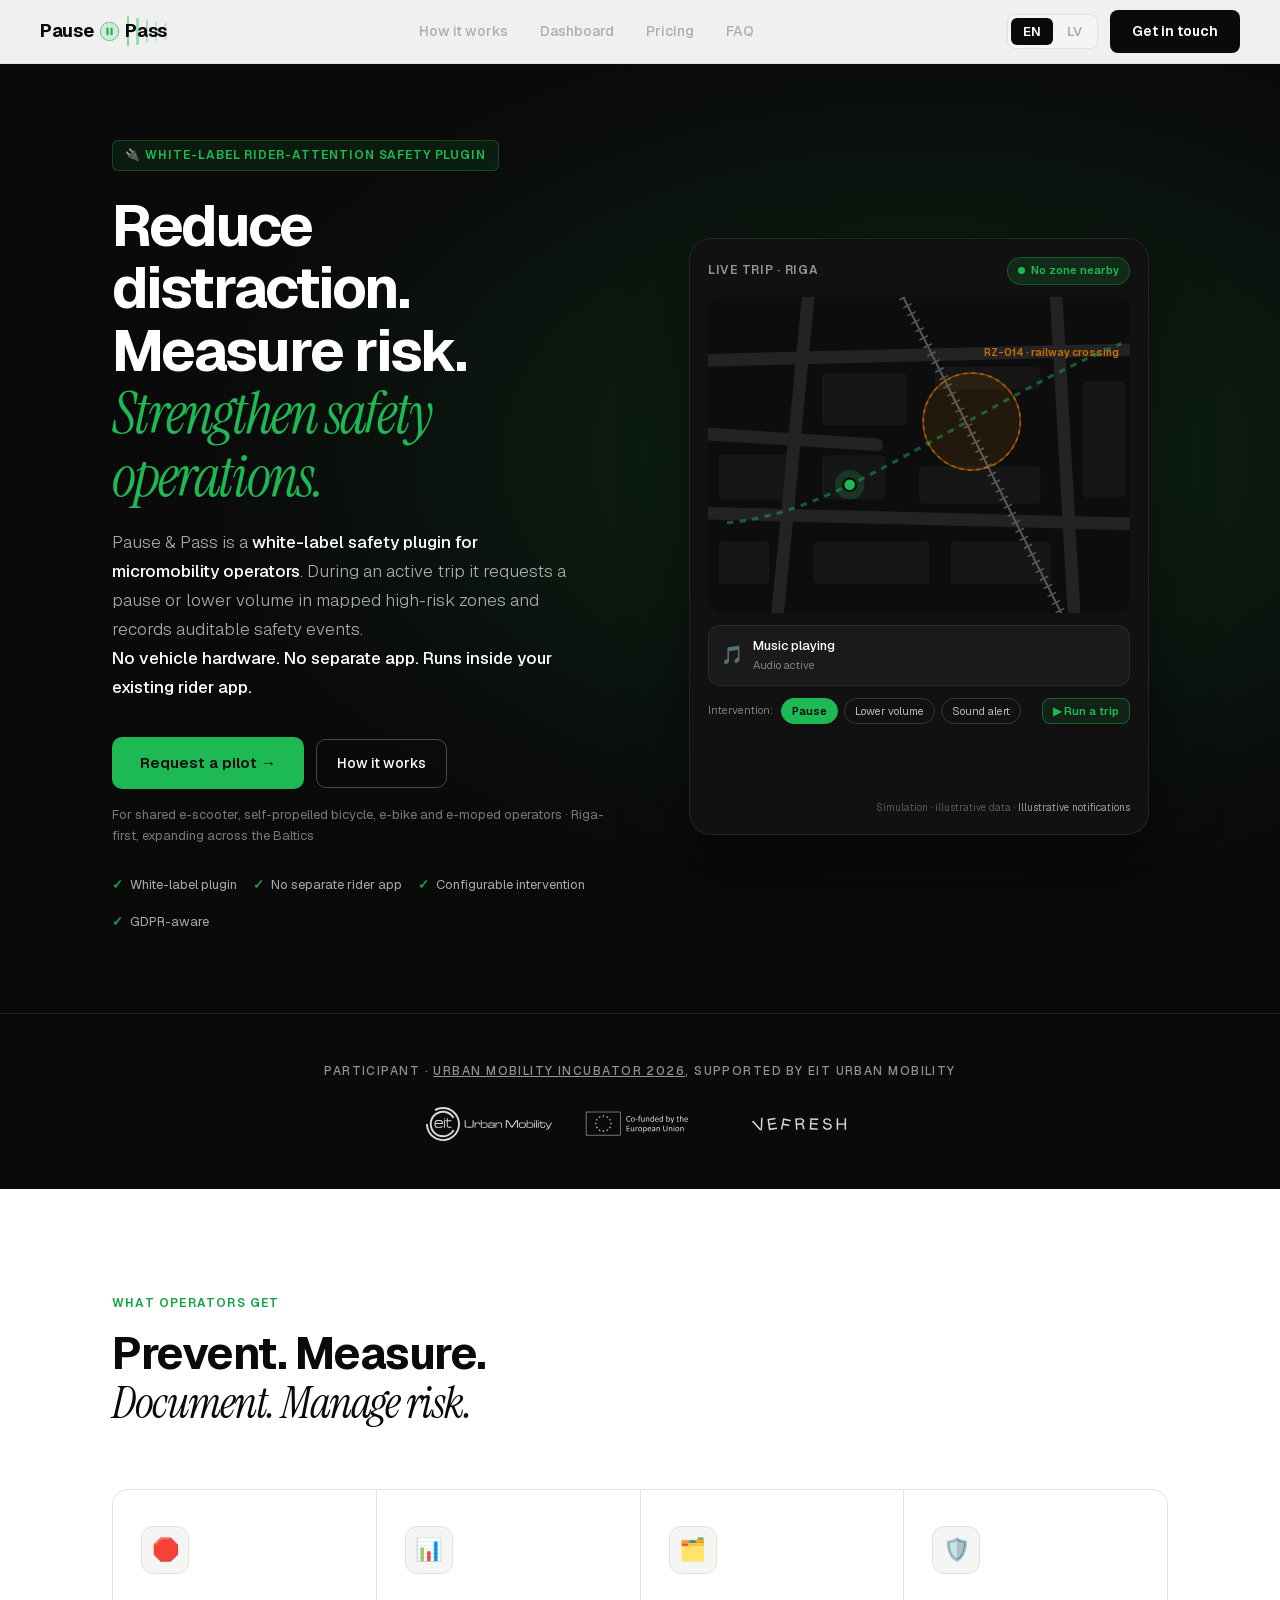
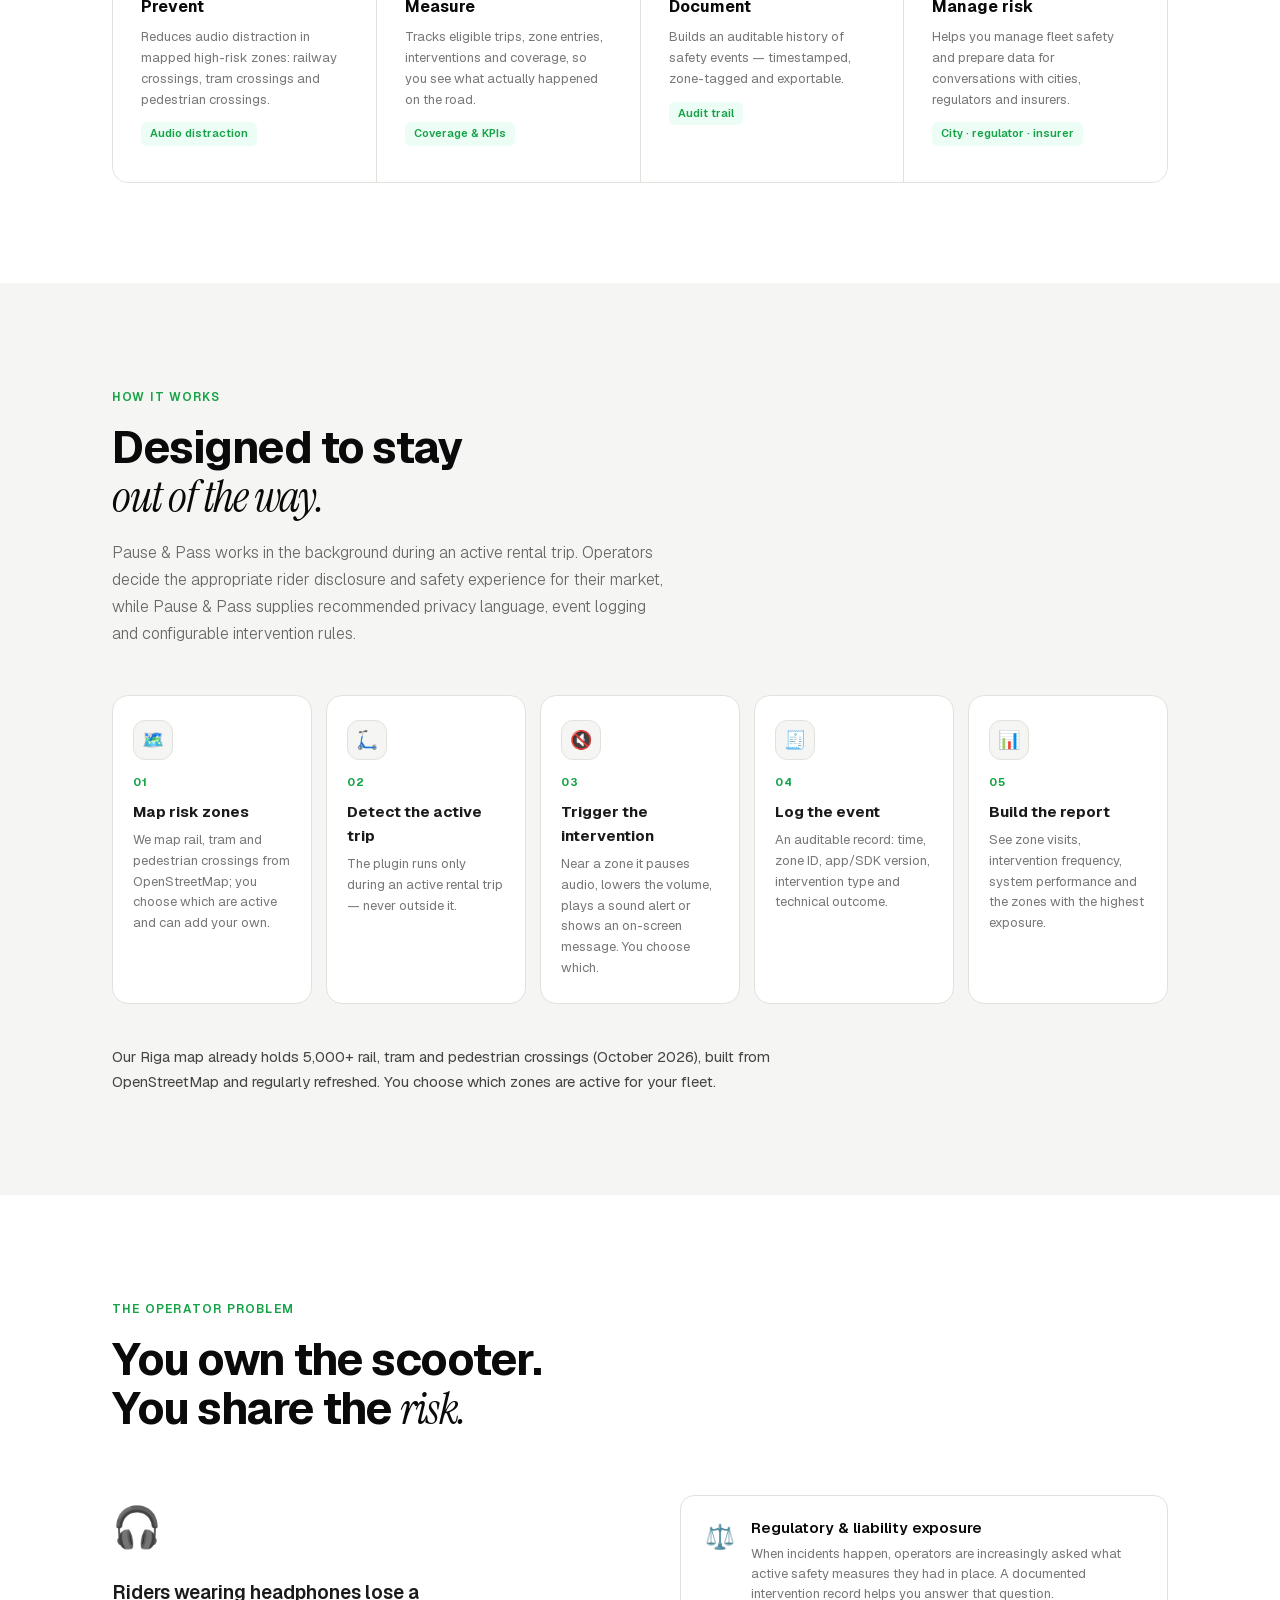
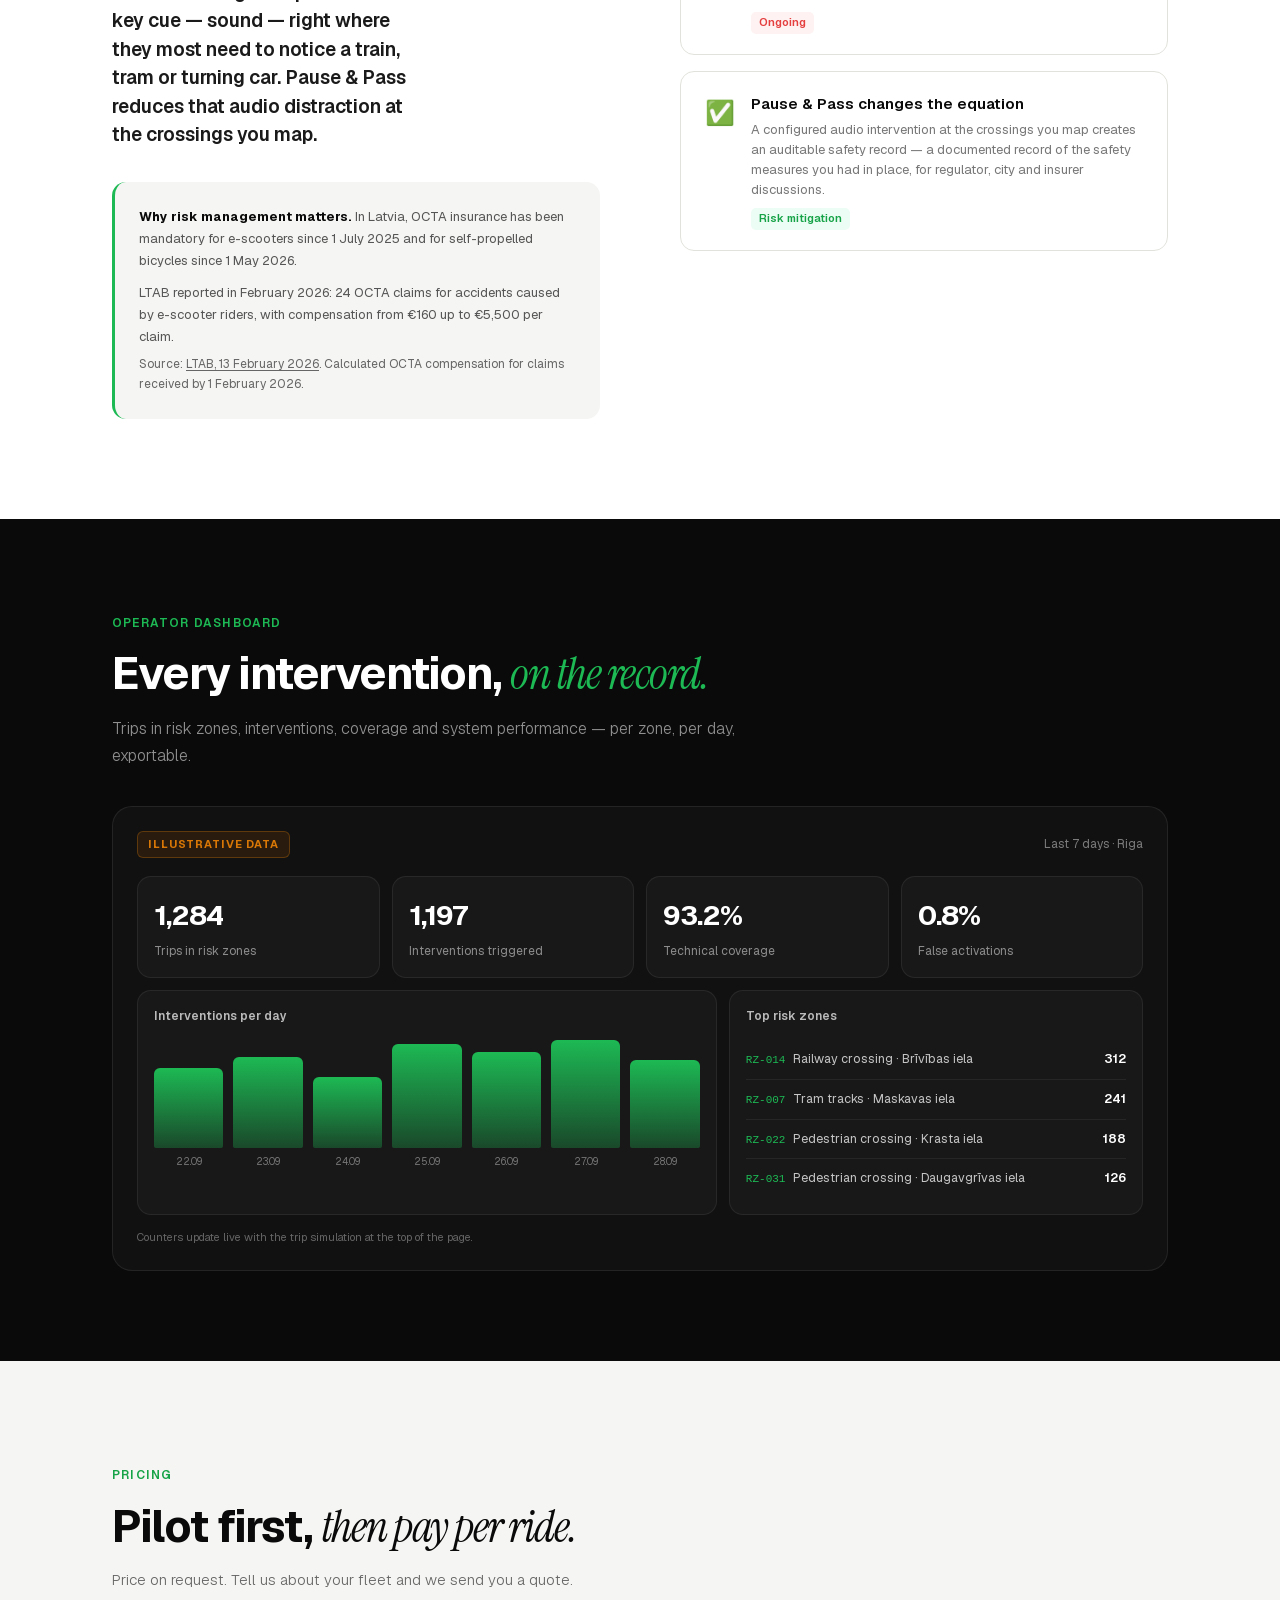
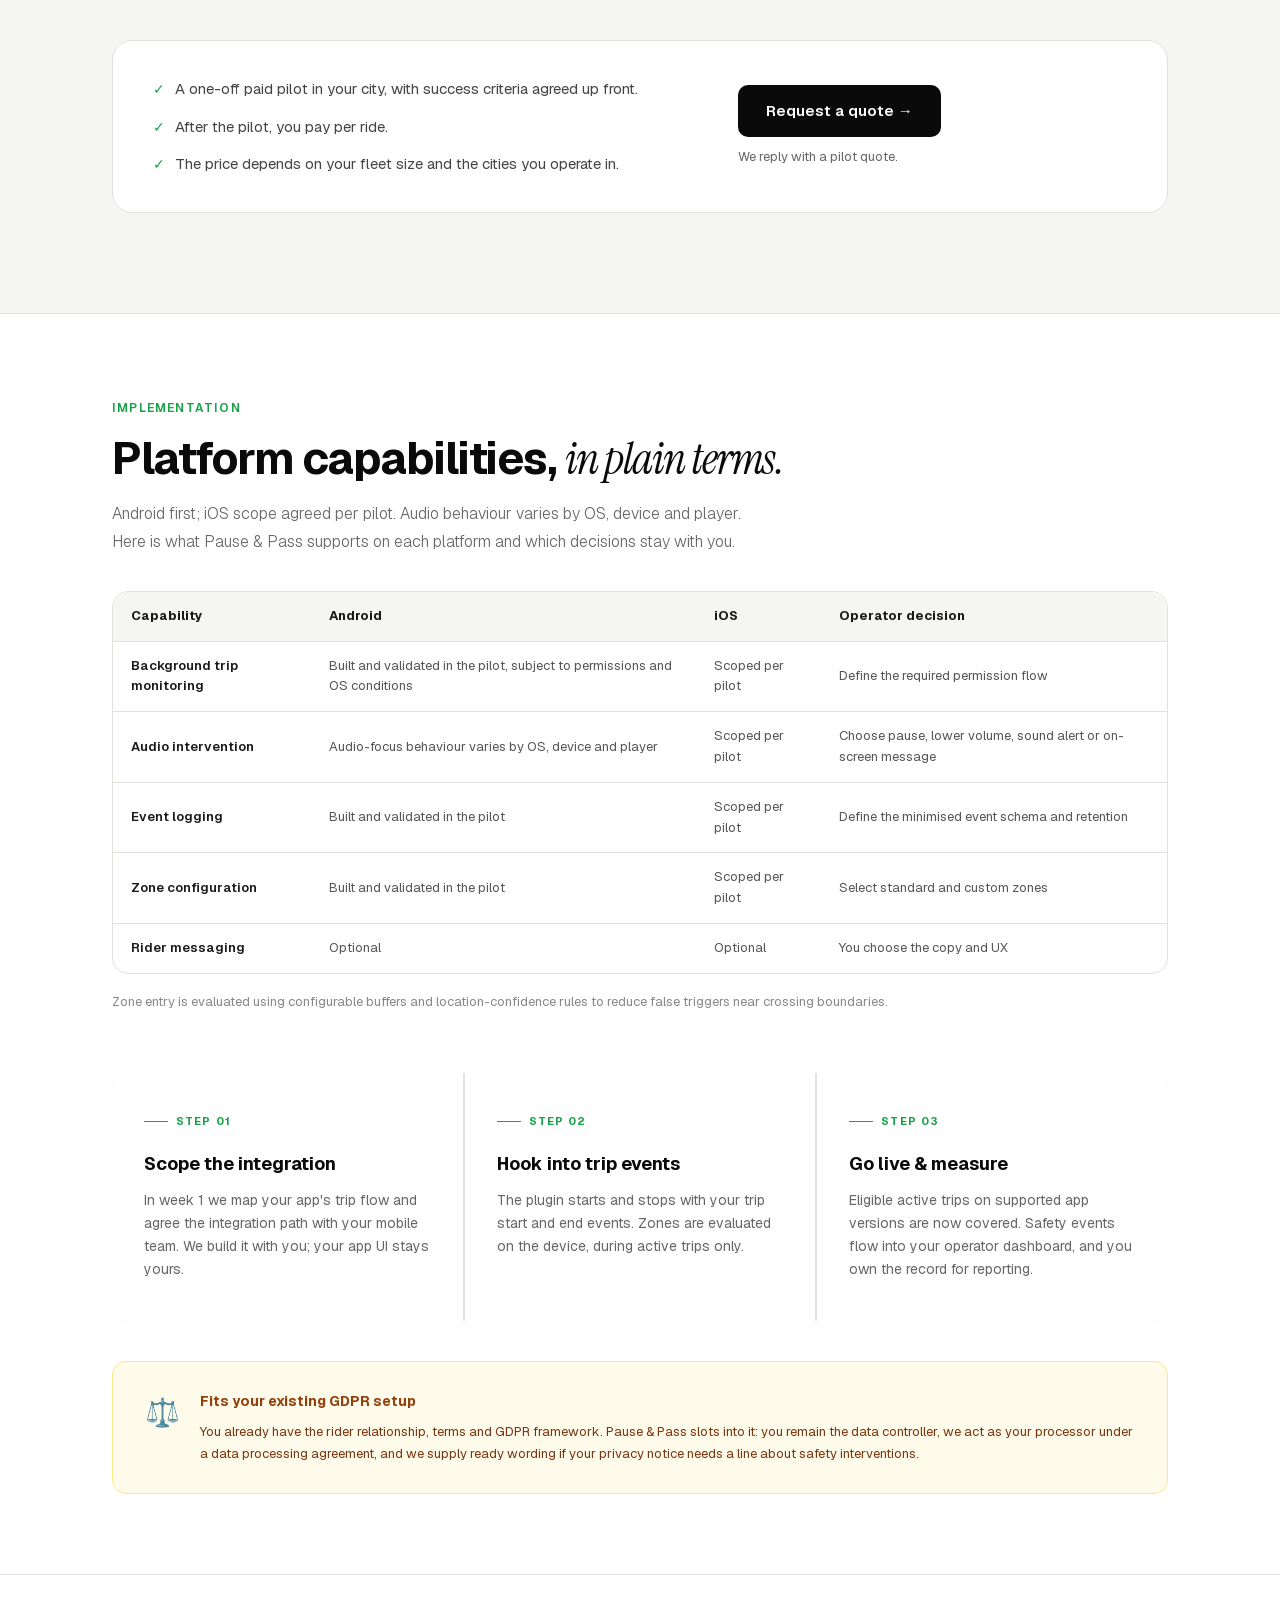
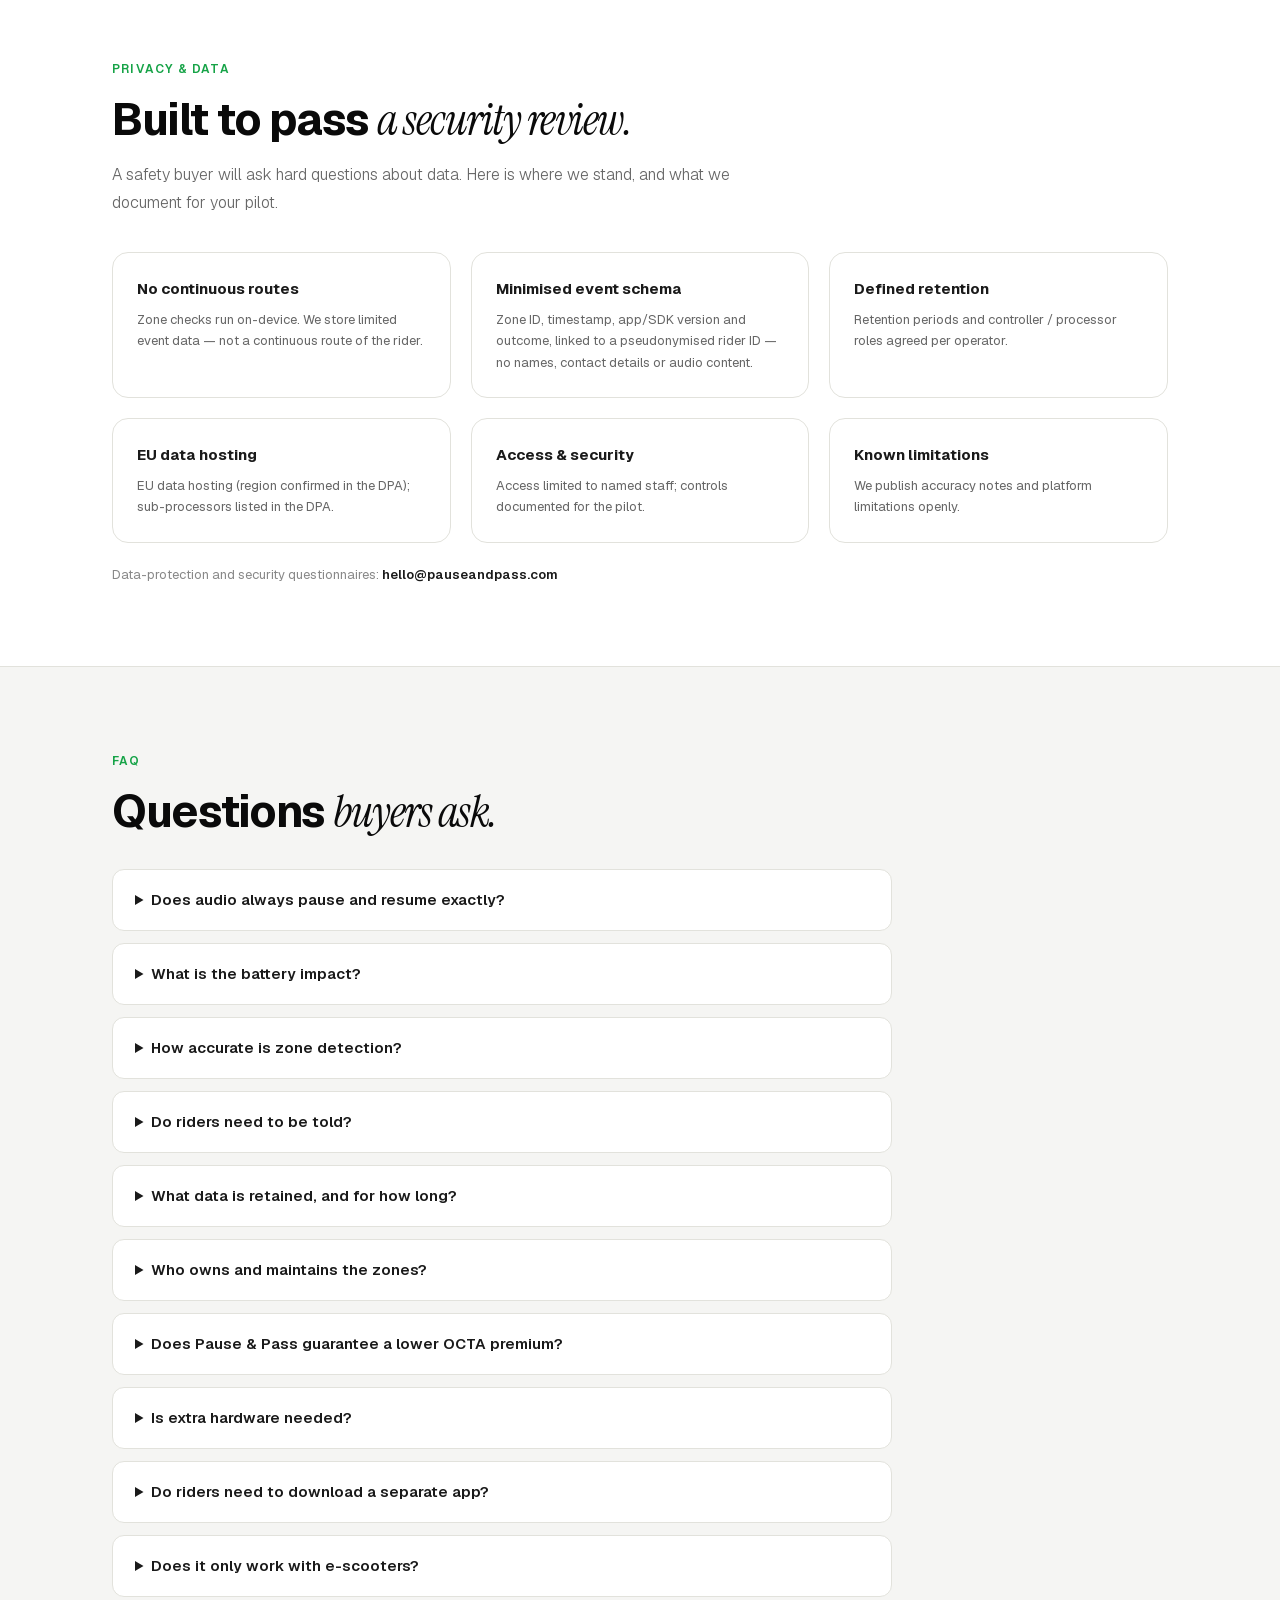
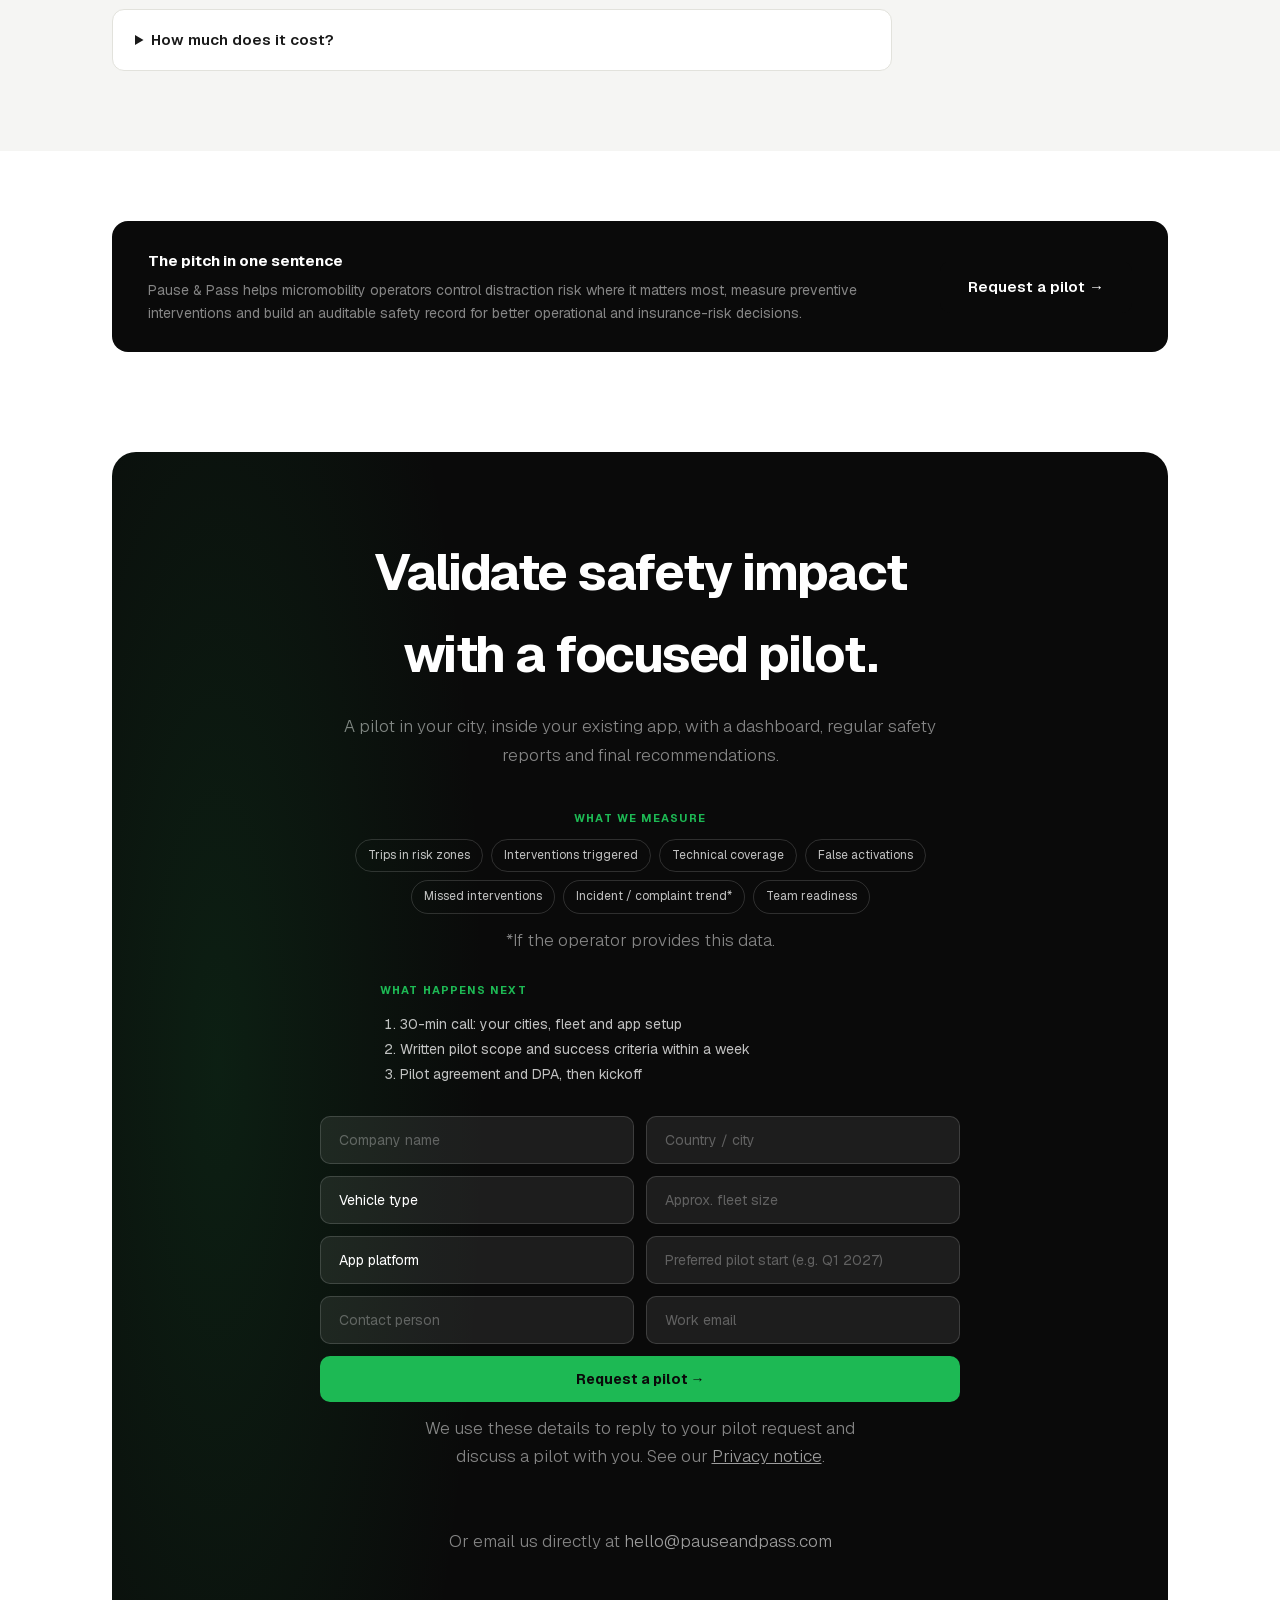
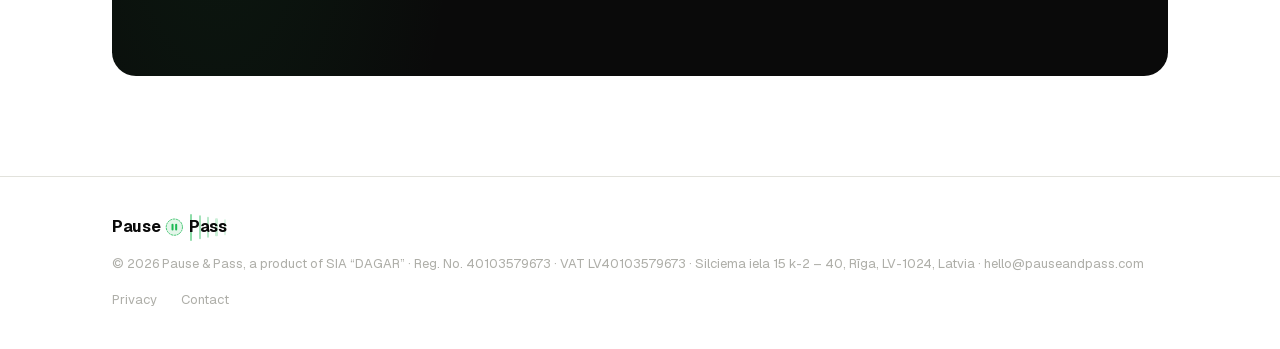
==== index.html @ b9676aad "Remove dead phone-demo JS (scStates/animateScooter) and its setLang strings The sc* elements no long" ====
<!DOCTYPE html>
<html lang="en">
<head>
<meta charset="UTF-8"/>
<meta name="google-site-verification" content="WLEnS-7ZGMpW6HEMrTQLWa8szpQjx431ahGKPy1UBiI"/>
<meta name="cf-2fa-verify" content="disable"/>
<!-- Cloudflare email obfuscation disabled -->
<meta http-equiv="Content-Security-Policy" content="script-src 'self' 'unsafe-inline'"/>
<meta name="viewport" content="width=device-width, initial-scale=1.0"/>
<title>Pause & Pass — Safety Plugin for Mobility Operators</title>
<meta name="description" content="Plugin for micromobility operators: reduce rider audio distraction in mapped risk zones and keep an auditable safety record. Paid pilot, one city."/>
<meta name="robots" content="index, follow"/>
<meta name="author" content="Pause &amp; Pass (SIA DAGAR)"/>
<link rel="canonical" href="https://pauseandpass.com/"/>
<link rel="icon" href="/favicon.ico" sizes="any"/>
<link rel="icon" href="/favicon-32.png" sizes="32x32" type="image/png"/>
<link rel="icon" href="/favicon.svg" type="image/svg+xml"/>
<link rel="apple-touch-icon" href="/apple-touch-icon.png"/>
<!-- Open Graph / social sharing -->
<meta property="og:type" content="website"/>
<meta property="og:site_name" content="Pause &amp; Pass"/>
<meta property="og:title" content="Pause &amp; Pass — Safety plugin for mobility operators"/>
<meta property="og:description" content="Plugin for micromobility operators: reduce rider audio distraction in mapped risk zones and keep an auditable safety record. Paid pilot, one city."/>
<meta property="og:url" content="https://pauseandpass.com/"/>
<meta property="og:locale" content="en_US"/>
<meta property="og:locale:alternate" content="lv_LV"/>
<meta property="og:image" content="https://pauseandpass.com/assets/og/pauseandpass-og.png"/>
<meta property="og:image:width" content="1200"/>
<meta property="og:image:height" content="630"/>
<meta property="og:image:alt" content="Pause &amp; Pass: the audio-safety plug-in for micromobility fleets"/>
<meta name="twitter:card" content="summary_large_image"/>
<meta name="twitter:title" content="Pause &amp; Pass — Safety plugin for mobility operators"/>
<meta name="twitter:description" content="Plugin for micromobility operators: reduce rider audio distraction in mapped risk zones and keep an auditable safety record. Paid pilot, one city."/>
<meta name="twitter:image" content="https://pauseandpass.com/assets/og/pauseandpass-og.png"/>
<meta name="twitter:image:alt" content="Pause &amp; Pass: the audio-safety plug-in for micromobility fleets"/>
<!-- Structured data for search engines and AI answer engines (SEO / GEO) -->
<script type="application/ld+json">
{
  "@context": "https://schema.org",
  "@graph": [
    {
      "@type": "Organization",
      "@id": "https://pauseandpass.com/#organization",
      "name": "Pause & Pass",
      "url": "https://pauseandpass.com/",
      "email": "hello@pauseandpass.com",
      "logo": "https://pauseandpass.com/assets/logo/pauseandpass-logo.png",
      "description": "White-label rider-attention safety plugin for shared micromobility operators (e-scooters, e-bikes, e-mopeds).",
      "areaServed": [
        "Latvia",
        "Estonia",
        "Lithuania"
      ],
      "parentOrganization": {
        "@type": "Organization",
        "name": "SIA DAGAR",
        "legalName": "Sabiedrība ar ierobežotu atbildību \"DAGAR\"",
        "vatID": "LV40103579673",
        "address": {
          "@type": "PostalAddress",
          "streetAddress": "Silciema iela 15 k-2 – 40",
          "addressLocality": "Rīga",
          "postalCode": "LV-1024",
          "addressCountry": "LV"
        }
      }
    },
    {
      "@type": "WebSite",
      "@id": "https://pauseandpass.com/#website",
      "url": "https://pauseandpass.com/",
      "name": "Pause & Pass",
      "inLanguage": [
        "en",
        "lv"
      ],
      "publisher": {
        "@id": "https://pauseandpass.com/#organization"
      }
    },
    {
      "@type": "SoftwareApplication",
      "@id": "https://pauseandpass.com/#product",
      "name": "Pause & Pass",
      "applicationCategory": "BusinessApplication",
      "operatingSystem": "Android",
      "description": "A white-label safety plugin for micromobility apps (e-scooters, self-propelled bicycles, e-mopeds). It reduces audio distraction in mapped high-risk zones, measures safety interventions and creates an auditable risk-management record. Not an insurance product.",
      "publisher": {
        "@id": "https://pauseandpass.com/#organization"
      }
    },
    {
      "@type": "FAQPage",
      "@id": "https://pauseandpass.com/#faq",
      "mainEntity": [
        {
          "@type": "Question",
          "name": "Does audio always pause and resume exactly?",
          "acceptedAnswer": {
            "@type": "Answer",
            "text": "No. Audio behaviour depends on the OS, device and player. We request a configured intervention (pause, lower volume, sound alert or on-screen message) within platform capabilities and validate behaviour across your supported matrix."
          }
        },
        {
          "@type": "Question",
          "name": "What is the battery impact?",
          "acceptedAnswer": {
            "@type": "Answer",
            "text": "The plugin runs during active trips using on-device zone logic and standard location APIs, tuned to minimise battery use. We share measurements during the pilot."
          }
        },
        {
          "@type": "Question",
          "name": "How accurate is zone detection?",
          "acceptedAnswer": {
            "@type": "Answer",
            "text": "Zone entry uses configurable buffers and location-confidence rules to reduce false triggers. Limits apply: GPS accuracy, device settings, battery management and the quality of the zone database can all affect how an intervention works."
          }
        },
        {
          "@type": "Question",
          "name": "Do riders need to be told?",
          "acceptedAnswer": {
            "@type": "Answer",
            "text": "You control disclosure. Location processing and automated interventions should be described in your privacy notice and rider terms; we supply recommended language."
          }
        },
        {
          "@type": "Question",
          "name": "What data is retained, and for how long?",
          "acceptedAnswer": {
            "@type": "Answer",
            "text": "Only minimised events: zone ID, timestamp, app/SDK version and outcome. Retention and controller/processor roles are agreed per operator."
          }
        },
        {
          "@type": "Question",
          "name": "Who owns and maintains the zones?",
          "acceptedAnswer": {
            "@type": "Answer",
            "text": "We maintain a mapped zone database for your markets and support custom zones; you decide which zones are active."
          }
        },
        {
          "@type": "Question",
          "name": "Does Pause & Pass guarantee a lower OCTA premium?",
          "acceptedAnswer": {
            "@type": "Answer",
            "text": "No. Pause & Pass is not an insurance product and does not guarantee lower premiums. It creates preventive controls and measurable safety evidence that may support future claims and insurance-risk discussions."
          }
        },
        {
          "@type": "Question",
          "name": "Is extra hardware needed?",
          "acceptedAnswer": {
            "@type": "Answer",
            "text": "No. Pause & Pass is software that integrates into your existing operator app."
          }
        },
        {
          "@type": "Question",
          "name": "Do riders need to download a separate app?",
          "acceptedAnswer": {
            "@type": "Answer",
            "text": "No. It runs inside your existing operator app."
          }
        },
        {
          "@type": "Question",
          "name": "Does it only work with e-scooters?",
          "acceptedAnswer": {
            "@type": "Answer",
            "text": "No. It is built for connected micromobility platforms, including e-scooters, self-propelled bicycles, e-bikes and e-mopeds."
          }
        },
        {
          "@type": "Question",
          "name": "How much does it cost?",
          "acceptedAnswer": {
            "@type": "Answer",
            "text": "Price on request. You start with a one-off paid pilot, and after the pilot you pay per ride. The price depends on your fleet size and the cities you operate in. Send a request and we reply with a pilot quote."
          }
        }
      ]
    }
  ]
}
</script>
<link rel="preload" href="fonts/geist-normal-latin.woff2" as="font" type="font/woff2" crossorigin/>
<link href="fonts/fonts.css" rel="stylesheet"/>
<style>
*, *::before, *::after { box-sizing: border-box; margin: 0; padding: 0; }
html { scroll-behavior: smooth; }

:root {
  --black:  #0A0A0A;
  --ink:    #1A1A1A;
  --grey1:  #F5F5F3;
  --grey2:  #E8E8E4;
  --grey3:  #AEAEA8;
  --green:  #1DB954;
  --green2: #16A347;
  --red:    #E53E3E;
  --amber:  #D97706;
  --white:  #FFFFFF;
  --border: #E2E2DC;
}

body {
  font-family: 'Geist', sans-serif;
  background: var(--white);
  color: var(--ink);
  line-height: 1.6;
  overflow-x: hidden;
}

/* ── Utility ── */
.serif { font-family: 'Instrument Serif', serif; }
.container { max-width: 1120px; margin: 0 auto; padding: 0 32px; }

/* ── Nav ── */
nav {
  position: fixed; top: 0; left: 0; right: 0; z-index: 100;
  background: rgba(255,255,255,0.94);
  backdrop-filter: blur(16px);
  border-bottom: 1px solid var(--border);
  padding: 0 40px;
  height: 64px;
  display: flex; align-items: center; justify-content: space-between;
}

.nav-logo {
  display: flex; align-items: center; gap: 10px;
  font-weight: 700; font-size: 18px; letter-spacing: -0.3px;
  color: var(--black);
  text-decoration: none;
}

/* Logo C1: Pause (mark) Pass + fading sound wave behind "Pass"; scales with font-size (em). Min 16px. */
.nav-logo { gap: 0.3em; letter-spacing: -0.018em; line-height: 1; }
.brand-mark { display: block; height: 1.27em; width: 1.168em; flex-shrink: 0; }
.brand-pass { position: relative; display: inline-block; }
.brand-word { position: relative; z-index: 1; }
.brand-waves { position: absolute; inset: 0; pointer-events: none; }
.brand-waves i { position: absolute; top: 50%; width: 0.136em; border-radius: 0.068em; background: var(--green); transform: translateY(-50%); }
.brand-waves i:nth-child(1) { left: 0.091em; height: 1.636em; opacity: 0.50; }
.brand-waves i:nth-child(2) { left: 0.614em; height: 1.455em; opacity: 0.40; }
.brand-waves i:nth-child(3) { left: 1.136em; height: 1.273em; opacity: 0.31; }
.brand-waves i:nth-child(4) { left: 1.659em; height: 1.091em; opacity: 0.23; }
.brand-waves i:nth-child(5) { left: 2.182em; height: 0.955em; opacity: 0.16; }

.nav-links { display: flex; gap: 32px; }
.nav-links a {
  font-size: 14px; color: var(--grey3); text-decoration: none;
  font-weight: 500; transition: color 0.2s;
}
.nav-links a:hover { color: var(--ink); }

.nav-right { display: flex; gap: 12px; align-items: center; }

.btn-outline {
  border: 1px solid var(--border); background: transparent;
  color: var(--ink); padding: 9px 20px; border-radius: 8px;
  font-size: 14px; font-weight: 500; cursor: pointer;
  font-family: 'Geist', sans-serif; text-decoration: none;
  transition: all 0.2s;
}
.btn-outline:hover { border-color: var(--black); }

.btn-primary {
  background: var(--black); color: var(--white);
  padding: 10px 22px; border-radius: 8px; border: none;
  font-size: 14px; font-weight: 600; cursor: pointer;
  font-family: 'Geist', sans-serif; text-decoration: none;
  transition: all 0.2s;
}
.btn-primary:hover { background: #2A2A2A; transform: translateY(-1px); }

/* ── Hero ── */
.hero {
  padding: 140px 0 80px;
  background: var(--white);
  position: relative;
  overflow: hidden;
}

/* Diagonal stripe pattern */
.hero::before {
  content: '';
  position: absolute;
  top: 0; right: -10%; bottom: 0;
  width: 55%;
  background: var(--grey1);
  clip-path: polygon(8% 0, 100% 0, 100% 100%, 0% 100%);
  z-index: 0;
}

.hero-inner {
  position: relative; z-index: 1;
  display: grid; grid-template-columns: 1fr 1fr;
  gap: 60px; align-items: center;
}

.hero-eyebrow {
  display: inline-flex; align-items: center; gap: 8px;
  background: #ECFDF5; border: 1px solid #A7F3D0;
  color: var(--green2); font-size: 12px; font-weight: 600;
  letter-spacing: 0.08em; text-transform: uppercase;
  padding: 5px 12px; border-radius: 6px; margin-bottom: 24px;
}

.hero h1 {
  font-size: clamp(38px, 4.5vw, 62px);
  font-weight: 700;
  line-height: 1.08;
  letter-spacing: -2px;
  color: var(--black);
  margin-bottom: 20px;
}

.hero h1 .accent {
  font-family: 'Instrument Serif', serif;
  font-style: italic;
  font-weight: 400;
  color: var(--green2);
}

.hero-sub {
  font-size: 17px; color: #555; line-height: 1.7;
  font-weight: 300; margin-bottom: 36px; max-width: 460px;
}

.hero-actions { display: flex; gap: 12px; align-items: center; flex-wrap: wrap; }

.btn-hero {
  background: var(--black); color: #fff;
  padding: 14px 28px; border-radius: 10px; border: none;
  font-size: 15px; font-weight: 600; cursor: pointer;
  font-family: 'Geist', sans-serif; text-decoration: none;
  display: inline-flex; align-items: center; gap: 8px;
  transition: all 0.2s;
}
.btn-hero:hover { background: #222; transform: translateY(-2px); box-shadow: 0 8px 24px rgba(0,0,0,0.15); }

.hero-note { font-size: 13px; color: var(--grey3); }

/* Hero right — animated scooter dashboard */
.hero-visual {
  position: relative;
  display: flex; justify-content: center;
}

.scooter-card {
  background: var(--black);
  border-radius: 24px;
  padding: 24px;
  width: 100%;
  max-width: 380px;
  box-shadow: 0 32px 64px rgba(0,0,0,0.18), 0 0 0 1px rgba(255,255,255,0.04);
  position: relative;
  overflow: hidden;
}

.scooter-card::before {
  content: '';
  position: absolute; inset: 0;
  background: radial-gradient(ellipse at top right, rgba(29,185,84,0.08), transparent 60%);
  pointer-events: none;
}

.sc-header {
  display: flex; justify-content: space-between; align-items: center;
  margin-bottom: 20px;
}

.sc-brand { font-size: 13px; font-weight: 600; color: #fff; opacity: 0.5; letter-spacing: 0.05em; text-transform: uppercase; }

.sc-status {
  display: flex; align-items: center; gap: 6px;
  font-size: 12px; font-weight: 600; padding: 5px 12px;
  border-radius: 100px; transition: all 0.6s ease;
}
.sc-status.safe    { background: rgba(29,185,84,0.15); color: #1DB954; border: 1px solid rgba(29,185,84,0.3); }
.sc-status.warning { background: rgba(217,119,6,0.15); color: #D97706; border: 1px solid rgba(217,119,6,0.3); }
.sc-status.danger  { background: rgba(229,62,62,0.15);  color: #E53E3E; border: 1px solid rgba(229,62,62,0.3); }

.sc-status-dot { width: 7px; height: 7px; border-radius: 50%; background: currentColor; animation: blink 1.5s ease-in-out infinite; }
@keyframes blink { 0%,100%{opacity:1} 50%{opacity:0.3} }

/* Speed ring */
.sc-speed-ring {
  width: 140px; height: 140px;
  margin: 0 auto 20px;
  position: relative;
}

.sc-ring-svg { width: 100%; height: 100%; transform: rotate(-90deg); }
.sc-ring-bg  { fill: none; stroke: rgba(255,255,255,0.08); stroke-width: 8; }
.sc-ring-val { fill: none; stroke: var(--green); stroke-width: 8; stroke-linecap: round;
               stroke-dasharray: 352; stroke-dashoffset: 200;
               transition: stroke-dashoffset 0.8s ease, stroke 0.6s ease; }

.sc-speed-text {
  position: absolute; inset: 0;
  display: flex; flex-direction: column;
  align-items: center; justify-content: center;
}
.sc-speed-num { font-size: 36px; font-weight: 700; color: #fff; line-height: 1; }
.sc-speed-unit { font-size: 12px; color: rgba(255,255,255,0.4); margin-top: 2px; }

/* Audio bar */
.sc-audio-bar {
  background: rgba(255,255,255,0.05);
  border: 1px solid rgba(255,255,255,0.08);
  border-radius: 12px;
  padding: 14px 16px;
  display: flex; align-items: center; gap: 12px;
  margin-bottom: 12px;
  transition: all 0.6s ease;
}

.sc-audio-icon { font-size: 20px; flex-shrink: 0; }
.sc-audio-info { flex: 1; }
.sc-audio-title { font-size: 13px; color: rgba(255,255,255,0.8); font-weight: 500; }
.sc-audio-sub   { font-size: 11px; color: rgba(255,255,255,0.35); margin-top: 1px; }

.sc-audio-waveform { display: flex; align-items: center; gap: 2px; height: 24px; }
.sc-wave-bar {
  width: 3px; border-radius: 2px; background: var(--green);
  animation: wave 0.8s ease-in-out infinite alternate;
}
.sc-wave-bar:nth-child(2) { animation-delay: 0.1s; }
.sc-wave-bar:nth-child(3) { animation-delay: 0.2s; }
.sc-wave-bar:nth-child(4) { animation-delay: 0.3s; }
.sc-wave-bar:nth-child(5) { animation-delay: 0.15s; }

@keyframes wave {
  from { height: 4px; opacity: 0.4; }
  to   { height: 20px; opacity: 1; }
}

.sc-pause-overlay {
  display: none;
  font-size: 11px; font-weight: 700; letter-spacing: 0.06em;
  text-transform: uppercase; padding: 4px 10px;
  border-radius: 6px;
}
.sc-pause-overlay.show { display: block; }

/* Zone alert */
.sc-zone-alert {
  border-radius: 10px; padding: 11px 14px;
  display: flex; align-items: center; gap: 10px;
  font-size: 12px; font-weight: 500;
  transition: all 0.6s ease;
  background: rgba(29,185,84,0.08); color: rgba(255,255,255,0.5);
  border: 1px solid rgba(29,185,84,0.15);
}
.sc-zone-icon { font-size: 16px; flex-shrink: 0; }

/* ── Logos / social proof ── */
.logos-bar {
  padding: 40px 0;
  border-top: 1px solid var(--border);
  border-bottom: 1px solid var(--border);
  background: var(--grey1);
}

.logos-inner {
  display: flex; align-items: center; gap: 0;
  justify-content: space-between; flex-wrap: wrap;
}

.logos-label { font-size: 12px; font-weight: 600; color: var(--grey3); letter-spacing: 0.06em; text-transform: uppercase; white-space: nowrap; }

.logo-chips { display: flex; align-items: center; gap: 8px; flex-wrap: wrap; }

.logo-chip {
  background: var(--white); border: 1px solid var(--border);
  border-radius: 10px; padding: 10px 18px;
  font-size: 14px; font-weight: 700; color: #555;
  display: flex; align-items: center; gap: 7px;
  transition: all 0.2s;
}
.logo-chip:hover { border-color: var(--black); color: var(--black); transform: translateY(-1px); }
.logo-chip .chip-dot { width: 8px; height: 8px; border-radius: 50%; }

/* ── Stats strip ── */
.stats-strip {
  padding: 80px 0;
  background: var(--black);
  color: var(--white);
}

.stats-grid {
  display: grid; grid-template-columns: repeat(4, 1fr);
  gap: 1px; background: rgba(255,255,255,0.08);
}

.stat-box {
  background: var(--black);
  padding: 40px 32px;
  position: relative; overflow: hidden;
  transition: background 0.3s;
}
.stat-box:hover { background: #111; }

.stat-box::after {
  content: '';
  position: absolute; bottom: 0; left: 32px; right: 32px;
  height: 2px; background: var(--green);
  transform: scaleX(0); transform-origin: left;
  transition: transform 0.4s ease;
}
.stat-box:hover::after { transform: scaleX(1); }

.stat-num {
  font-size: clamp(36px, 4vw, 52px);
  font-weight: 700; letter-spacing: -2px;
  color: var(--white); line-height: 1;
  margin-bottom: 8px;
}
.stat-num span { color: var(--green); }

.stat-desc { font-size: 14px; color: rgba(255,255,255,0.45); line-height: 1.5; }

/* ── Problem section ── */
.problem-section { padding: 100px 0; background: var(--white); }

.section-eyebrow {
  display: inline-block; font-size: 12px; font-weight: 600;
  letter-spacing: 0.1em; text-transform: uppercase;
  color: var(--green2); margin-bottom: 16px;
}

.section-h2 {
  font-size: clamp(32px, 3.5vw, 48px);
  font-weight: 700; letter-spacing: -1.5px;
  line-height: 1.1; color: var(--black);
  margin-bottom: 16px;
}

.section-h2 em {
  font-family: 'Instrument Serif', serif;
  font-style: italic; font-weight: 400;
}

.problem-grid {
  display: grid; grid-template-columns: 1fr 1fr;
  gap: 80px; align-items: start; margin-top: 60px;
}

.problem-big-num {
  font-size: clamp(72px, 10vw, 120px);
  font-weight: 700; letter-spacing: -4px;
  line-height: 1; color: var(--black); margin-bottom: 12px;
}
.problem-big-num span { color: var(--green); }

.problem-big-label { font-size: 16px; color: #777; max-width: 320px; line-height: 1.6; }

.liability-cards { display: flex; flex-direction: column; gap: 16px; }

.liability-card {
  border: 1px solid var(--border); border-radius: 14px;
  padding: 20px 24px; display: flex; gap: 16px; align-items: flex-start;
  transition: all 0.3s; cursor: default;
}
.liability-card:hover { border-color: var(--black); box-shadow: 0 4px 16px rgba(0,0,0,0.06); transform: translateX(4px); }

.lc-icon { font-size: 24px; flex-shrink: 0; margin-top: 2px; }
.lc-title { font-size: 15px; font-weight: 600; color: var(--black); margin-bottom: 4px; }
.lc-body  { font-size: 13px; color: #777; line-height: 1.55; }

.lc-tag {
  display: inline-block; font-size: 11px; font-weight: 600;
  padding: 2px 8px; border-radius: 5px; margin-top: 8px;
}
.tag-red    { background: #FEF2F2; color: var(--red);   }
.tag-amber  { background: #FFFBEB; color: var(--amber); }
.tag-green  { background: #ECFDF5; color: var(--green2); }

/* ── How it works (API) ── */
.api-section { padding: 100px 0; background: var(--grey1); }

.api-steps {
  display: grid; grid-template-columns: repeat(3, 1fr);
  gap: 2px; background: var(--border);
  border-radius: 16px; overflow: hidden;
  margin-top: 60px;
}

.api-step {
  background: var(--white); padding: 40px 32px;
  position: relative; transition: background 0.3s;
}
.api-step:hover { background: #FAFAFA; }

.api-step-num {
  font-size: 11px; font-weight: 700; color: var(--green2);
  letter-spacing: 0.1em; text-transform: uppercase;
  margin-bottom: 20px;
  display: flex; align-items: center; gap: 8px;
}
.api-step-num::before {
  content: '';
  width: 24px; height: 1px; background: var(--green2);
}

.api-step h3 { font-size: 18px; font-weight: 700; color: var(--black); margin-bottom: 10px; }
.api-step p  { font-size: 14px; color: #666; line-height: 1.65; }

.code-pill {
  display: inline-flex; align-items: center; gap: 6px;
  background: var(--black); color: var(--green);
  font-size: 11px; font-family: 'Courier New', monospace;
  padding: 4px 10px; border-radius: 6px; margin-top: 14px;
}

/* ── Features (operator benefits) ── */
.benefits-section { padding: 100px 0; background: var(--white); }

.benefits-grid {
  display: grid; grid-template-columns: repeat(3, 1fr);
  gap: 1px; background: var(--border);
  border: 1px solid var(--border);
  border-radius: 16px; overflow: hidden;
  margin-top: 60px;
}

.benefit-card {
  background: var(--white); padding: 36px 28px;
  transition: background 0.3s;
}
.benefit-card:hover { background: var(--grey1); }

.bc-icon {
  width: 48px; height: 48px; border-radius: 12px;
  background: var(--grey1); border: 1px solid var(--border);
  display: flex; align-items: center; justify-content: center;
  font-size: 22px; margin-bottom: 20px;
}

.benefit-card h3 { font-size: 16px; font-weight: 700; color: var(--black); margin-bottom: 8px; }
.benefit-card p  { font-size: 13px; color: #777; line-height: 1.6; }

.benefit-tag {
  display: inline-block; font-size: 11px; font-weight: 600;
  background: #ECFDF5; color: var(--green2); padding: 3px 9px;
  border-radius: 6px; margin-top: 12px;
}



/* ── Pricing ── */
.pricing-section { padding: 100px 0; background: var(--grey1); }

.price-block {
  display: grid; grid-template-columns: 1.4fr 1fr; gap: 40px; align-items: center;
  margin-top: 48px; background: var(--white); border: 1px solid var(--border);
  border-radius: 20px; padding: 36px 40px;
}
.price-list { list-style: none; display: flex; flex-direction: column; gap: 14px; margin: 0; padding: 0; }
.price-list li { display: flex; gap: 10px; align-items: flex-start; font-size: 15px; color: #444; line-height: 1.55; }
.pc-check { color: var(--green2); font-size: 14px; flex-shrink: 0; margin-top: 2px; }
.price-cta { display: flex; flex-direction: column; align-items: flex-start; gap: 10px; }
.price-micro { font-size: 13px; color: #666; margin: 0; }
.octa-src { margin-top: 6px; font-size: 12px; color: #666; }
.octa-src a { color: inherit; text-decoration: underline; text-underline-offset: 2px; }
@media (max-width: 900px) { .price-block { grid-template-columns: 1fr; gap: 28px; padding: 28px 24px; } }

/* ── CTA / Contact ── */
.cta-section {
  padding: 100px 0;
  background: var(--white);
  text-align: center;
}

.cta-box {
  background: var(--black); border-radius: 24px;
  padding: 80px 60px; position: relative; overflow: hidden;
}

.cta-box::before {
  content: '';
  position: absolute; top: -50%; left: -20%;
  width: 60%; height: 200%;
  background: radial-gradient(ellipse, rgba(29,185,84,0.12), transparent 60%);
  pointer-events: none;
}

.cta-box h2 {
  font-size: clamp(32px, 4vw, 52px); font-weight: 700;
  letter-spacing: -1.5px; color: var(--white);
  margin-bottom: 16px; position: relative;
}

.cta-box p {
  font-size: 17px; color: rgba(255,255,255,0.5);
  max-width: 480px; margin: 0 auto 40px;
  line-height: 1.7; font-weight: 300;
}

.contact-form { display: flex; gap: 12px; max-width: 500px; margin: 0 auto 16px; position: relative; z-index: 1; }
.contact-input {
  flex: 1; background: rgba(255,255,255,0.08);
  border: 1px solid rgba(255,255,255,0.15);
  color: #fff; padding: 14px 18px;
  border-radius: 10px; font-family: 'Geist', sans-serif;
  font-size: 14px; outline: none;
  transition: border-color 0.2s;
}
.contact-input::placeholder { color: rgba(255,255,255,0.3); }
.contact-input:focus { border-color: var(--green); }

.btn-contact {
  background: var(--green); color: var(--black);
  padding: 14px 24px; border-radius: 10px; border: none;
  font-size: 14px; font-weight: 700; cursor: pointer;
  font-family: 'Geist', sans-serif; white-space: nowrap;
  transition: all 0.2s;
}
.btn-contact:hover { background: #1ed760; transform: translateY(-1px); }

.contact-note { font-size: 12px; color: rgba(255,255,255,0.3); }
.contact-note a { color: rgba(255,255,255,0.6); text-decoration: underline; }
.next-steps { max-width: 520px; margin: 0 auto 28px; text-align: left; position: relative; z-index: 1; }
.next-steps ol { margin: 10px 0 0; padding-left: 20px; color: rgba(255,255,255,0.75); font-size: 14px; line-height: 1.8; }
.form-privacy { grid-column: 1 / -1; margin: 4px 0 0; text-align: center; }
.contact-success {
  display: none; color: var(--green); font-size: 15px; font-weight: 500;
  padding: 14px; background: rgba(29,185,84,0.1);
  border: 1px solid rgba(29,185,84,0.25); border-radius: 10px;
  max-width: 500px; margin: 0 auto 16px;
}

/* ── Footer ── */
footer {
  padding: 40px 0; border-top: 1px solid var(--border);
  background: var(--white);
}
.footer-inner {
  display: flex; justify-content: space-between; align-items: center;
  flex-wrap: wrap; gap: 16px;
}
.footer-copy { font-size: 13px; color: var(--grey3); }
.footer-links { display: flex; gap: 24px; }
.footer-links a { font-size: 13px; color: var(--grey3); text-decoration: none; transition: color 0.2s; }
.footer-links a:hover { color: var(--ink); }

/* ── Urban Mobility Incubator 2026 (EIT Urban Mobility): balti logotipi uz tumšā fona ── */
.supported-by { background: var(--black); border-top: 1px solid rgba(255,255,255,0.08); padding: 48px 24px; text-align: center; }
.supported-label { font-size: 12px; font-weight: 500; letter-spacing: 0.12em; text-transform: uppercase; color: rgba(255,255,255,0.55); margin-bottom: 26px; }
.supported-label a { color: inherit; }
.supported-logos { display: flex; align-items: center; justify-content: center; flex-wrap: wrap; gap: 56px; }
.supporter { display: inline-flex; align-items: center; justify-content: center; flex: 0 0 auto; opacity: 0.85; transition: opacity 0.2s; }
.supporter:hover { opacity: 1; }
.supporter img { height: 34px; width: auto; display: block; }
@media (max-width: 640px) { .supported-logos { gap: 32px; flex-direction: column; } .supporter img { height: 30px; } }

/* ── Scroll reveal ── */
.reveal { opacity: 0; transform: translateY(28px); transition: opacity 0.7s ease, transform 0.7s ease; }
.reveal.visible { opacity: 1; transform: translateY(0); }

/* ── Language switcher ── */
.lang-switcher {
  display: flex; align-items: center;
  background: var(--grey1); border: 1px solid var(--border);
  border-radius: 8px; padding: 3px; gap: 2px;
}
.lang-btn {
  padding: 5px 12px; border-radius: 6px; border: none;
  font-size: 13px; font-weight: 600; cursor: pointer;
  font-family: 'Geist', sans-serif;
  background: transparent; color: var(--grey3);
  transition: all 0.2s;
}
.lang-btn.active { background: var(--black); color: var(--white); }

/* ── Ideal-customer cards: equal columns in every language via subgrid ── */
.icp-grid { align-items: stretch; }
@media (min-width: 721px) {
  .icp-grid { grid-template-rows: auto 1fr; row-gap: 0; }
  .icp-card { display: grid; grid-template-rows: subgrid; grid-row: span 2; }
}

/* ── How it works (5 steps) ── */
.hiw-grid { display: grid; grid-template-columns: repeat(5, 1fr); gap: 14px; margin: 48px 0 40px; }
.hiw-card { background: var(--white); border: 1px solid var(--border); border-radius: 16px; padding: 24px 20px; }
.hiw-ico { width: 40px; height: 40px; background: var(--grey1); border: 1px solid var(--border); border-radius: 12px; display: flex; align-items: center; justify-content: center; font-size: 18px; }
.hiw-num { font-size: 11px; font-weight: 700; color: var(--green2); letter-spacing: 0.1em; margin: 14px 0 8px; }
.hiw-card h3 { font-size: 15px; font-weight: 700; margin-bottom: 6px; }
.hiw-card p { font-size: 13px; color: #777; line-height: 1.6; }
@media (max-width: 1000px) { .hiw-grid { grid-template-columns: repeat(3, 1fr); } }
@media (max-width: 720px) { .hiw-grid { grid-template-columns: 1fr; } }

/* ── Pilot request form ── */
.kpi-label { font-size: 11px; font-weight: 700; letter-spacing: 0.1em; text-transform: uppercase; color: var(--green); margin-bottom: 12px; position: relative; z-index: 1; }
.kpi-chips { display: flex; flex-wrap: wrap; gap: 8px; justify-content: center; max-width: 680px; margin: 0 auto 28px; position: relative; z-index: 1; }
.kpi-chip { font-size: 12px; color: rgba(255,255,255,0.75); border: 1px solid rgba(255,255,255,0.15); border-radius: 999px; padding: 6px 12px; }
.pilot-form { display: grid; grid-template-columns: 1fr 1fr; max-width: 640px; text-align: left; }
.pilot-form .contact-input { width: 100%; }
.pilot-form select.contact-input { -webkit-appearance: none; appearance: none; cursor: pointer; }
.pilot-form select option { color: #0A0A0A; }
.pilot-form .btn-contact { grid-column: 1 / -1; }
@media (max-width: 600px) { .pilot-form { grid-template-columns: 1fr; } }

/* ── Dark hero ── */
.hero { background: #0A0A0A; }
.hero::before { clip-path: none; right: 0; width: 100%; background: radial-gradient(ellipse at 72% 45%, rgba(29,185,84,0.16), transparent 55%); }
.hero h1 { color: #fff; }
.hero h1 .accent { color: var(--green); }
.hero-sub { color: rgba(255,255,255,0.65); }
.hero-sub strong { color: #fff; font-weight: 500; }
.hero-eyebrow { background: rgba(29,185,84,0.1); border-color: rgba(29,185,84,0.3); color: var(--green); }
.hero .btn-hero { background: var(--green); color: #0A0A0A; }
.hero .btn-hero:hover { background: #1ed760; box-shadow: 0 8px 24px rgba(29,185,84,0.25); }
.hero .btn-outline { color: #fff !important; border-color: rgba(255,255,255,0.25); }
.hero .btn-outline:hover { border-color: #fff; }
.hero-note { color: rgba(255,255,255,0.45); }
.hero [style*="color:#555"] { color: rgba(255,255,255,0.65) !important; }
.stats-strip { border-top: 1px solid rgba(255,255,255,0.08); }

/* ── Hero risk-zone map ── */
.map-card { background: #111; border: 1px solid rgba(255,255,255,0.08); border-radius: 22px; padding: 18px; width: 100%; max-width: 460px; box-shadow: 0 32px 64px rgba(0,0,0,0.45); }
.map-head { display: flex; justify-content: space-between; align-items: center; margin-bottom: 12px; }
.map-title { font-size: 12px; font-weight: 600; letter-spacing: 0.06em; text-transform: uppercase; color: rgba(255,255,255,0.55); }
.map-status { display: flex; align-items: center; gap: 6px; font-size: 11px; font-weight: 600; padding: 4px 10px; border-radius: 20px; transition: all 0.3s; }
.map-status.safe    { background: rgba(29,185,84,0.15); color: #1DB954; border: 1px solid rgba(29,185,84,0.3); }
.map-status.warning { background: rgba(217,119,6,0.15); color: #D97706; border: 1px solid rgba(217,119,6,0.3); }
.map-status.danger  { background: rgba(229,62,62,0.15); color: #E53E3E; border: 1px solid rgba(229,62,62,0.3); }
.map-svg { width: 100%; height: auto; display: block; border-radius: 14px; }
.map-svg .blocks rect { fill: #161616; }
.map-svg .rd { stroke: #232323; stroke-width: 12; stroke-linecap: round; }
.map-svg .rail { stroke: #555; stroke-width: 2; }
.map-svg .rail-ties { stroke: #555; stroke-width: 9; stroke-dasharray: 1.5 7; }
.map-svg .rz-fill { fill: rgba(217,119,6,0.10); stroke: rgba(217,119,6,0.6); stroke-width: 1.5; stroke-dasharray: 4 4; transition: all 0.3s; }
#riskZone.hot .rz-fill { fill: rgba(229,62,62,0.16); stroke: rgba(229,62,62,0.85); }
.map-svg .rz-pulse { fill: none; stroke: rgba(217,119,6,0.45); stroke-width: 1.5; transform-box: fill-box; transform-origin: center; animation: rzpulse 2.4s ease-out infinite; }
@keyframes rzpulse { 0% { transform: scale(1); opacity: 0.8; } 100% { transform: scale(1.45); opacity: 0; } }
.map-svg .rz-label { fill: rgba(217,119,6,0.9); font-size: 10px; font-family: 'Geist', sans-serif; font-weight: 600; }
.map-svg .trip { fill: none; stroke: rgba(29,185,84,0.45); stroke-width: 3; stroke-dasharray: 6 6; }
.map-svg .trip-dot { fill: #1DB954; stroke: #0A0A0A; stroke-width: 2; }
.map-svg .trip-halo { fill: rgba(29,185,84,0.2); }
.map-audio { display: flex; gap: 10px; align-items: center; margin-top: 12px; padding: 10px 12px; border-radius: 12px; background: rgba(255,255,255,0.04); border: 1px solid rgba(255,255,255,0.07); transition: all 0.3s; }
.map-audio.on { background: rgba(229,62,62,0.10); border-color: rgba(229,62,62,0.35); }
.map-audio-ico { font-size: 18px; width: 22px; text-align: center; }
.map-audio-t { font-size: 13px; color: #fff; font-weight: 500; }
.map-audio-s { font-size: 11px; color: rgba(255,255,255,0.45); }
.map-controls { display: flex; flex-wrap: wrap; gap: 6px; align-items: center; margin-top: 12px; }
.map-ctl-label { font-size: 11px; color: rgba(255,255,255,0.45); margin-right: 2px; }
.map-chip { font-family: 'Geist', sans-serif; font-size: 11px; padding: 5px 10px; border-radius: 999px; border: 1px solid rgba(255,255,255,0.15); background: transparent; color: rgba(255,255,255,0.7); cursor: pointer; }
.map-chip.active { background: var(--green); border-color: var(--green); color: #0A0A0A; font-weight: 600; }
.map-replay { margin-left: auto; font-family: 'Geist', sans-serif; font-size: 11px; font-weight: 600; padding: 5px 10px; border-radius: 8px; border: 1px solid rgba(29,185,84,0.4); background: rgba(29,185,84,0.1); color: var(--green); cursor: pointer; }
.map-log { margin-top: 10px; font-family: ui-monospace, Menlo, monospace; font-size: 10.5px; color: rgba(255,255,255,0.55); min-height: 58px; }
.map-log-row { display: flex; gap: 10px; padding: 3px 0; border-top: 1px solid rgba(255,255,255,0.05); animation: logIn 0.4s ease; }
.map-log-row span:last-child { margin-left: auto; color: var(--green); }
@keyframes logIn { from { opacity: 0; transform: translateY(-4px); } to { opacity: 1; transform: none; } }
.map-foot { font-size: 10px; color: rgba(255,255,255,0.3); margin-top: 8px; text-align: right; }
.map-foot-note { color: rgba(255,255,255,0.6); }
/* Illustrative Android-style notification over the simulation map */
.map-stage { position: relative; }
.sr-only { position: absolute; width: 1px; height: 1px; padding: 0; margin: -1px; overflow: hidden; clip: rect(0 0 0 0); white-space: nowrap; border: 0; }
.map-notif { position: absolute; bottom: 8px; left: 8px; right: 8px; display: flex; gap: 10px; align-items: flex-start; background: #E9E5EE; color: #1A1A1A; border-radius: 22px; padding: 10px 14px; box-shadow: 0 10px 28px rgba(0,0,0,0.45); text-align: left; }
.map-notif[hidden] { display: none; }
.map-notif-ico { width: 24px; height: 24px; flex-shrink: 0; margin-top: 2px; }
.map-notif-txt { min-width: 0; }
.map-notif-app { font-size: 10.5px; color: #4F4A57; }
.map-notif-t { font-size: 13px; font-weight: 500; color: #1A1A1A; margin-top: 1px; }
.map-notif-b { font-size: 12px; color: #3A3640; line-height: 1.35; margin-top: 1px; }
@media (max-width: 600px) { .map-notif { gap: 8px; padding: 7px 11px; border-radius: 18px; } .map-notif-ico { width: 20px; height: 20px; } .map-notif-app { font-size: 10px; } .map-notif-t { font-size: 11.5px; } .map-notif-b { font-size: 11px; line-height: 1.3; } }
@media (prefers-reduced-motion: no-preference) { .map-notif.pop { animation: notifIn 0.35s ease-out; } }
@keyframes notifIn { from { opacity: 0; transform: translateY(10px); } to { opacity: 1; transform: none; } }

/* ── Operator dashboard (illustrative) ── */
.dash-section { background: #0A0A0A; padding: 90px 0; }
.dash-section .section-eyebrow { color: var(--green); }
.dash-section .section-h2 { color: #fff; }
.dash-section .section-h2 em { color: var(--green); }
.dash-sub { color: rgba(255,255,255,0.55); font-size: 16px; max-width: 640px; line-height: 1.7; font-weight: 300; }
.dash-panel { margin-top: 36px; background: #111; border: 1px solid rgba(255,255,255,0.08); border-radius: 20px; padding: 24px; }
.dash-top { display: flex; justify-content: space-between; align-items: center; margin-bottom: 18px; flex-wrap: wrap; gap: 8px; }
.dash-tag { font-size: 11px; font-weight: 700; letter-spacing: 0.08em; text-transform: uppercase; color: #D97706; background: rgba(217,119,6,0.12); border: 1px solid rgba(217,119,6,0.3); padding: 4px 10px; border-radius: 6px; }
.dash-period { font-size: 12px; color: rgba(255,255,255,0.45); }
.dash-kpis { display: grid; grid-template-columns: repeat(4, 1fr); gap: 12px; margin-bottom: 12px; }
.dash-kpi, .dash-box { background: rgba(255,255,255,0.03); border: 1px solid rgba(255,255,255,0.07); border-radius: 14px; padding: 16px; }
.dash-kpi-v { font-size: 28px; font-weight: 700; color: #fff; letter-spacing: -1px; }
.dash-kpi-v.flash { animation: kflash 1s ease; }
@keyframes kflash { 0% { color: var(--green); } 100% { color: #fff; } }
.dash-kpi-l { font-size: 12px; color: rgba(255,255,255,0.5); margin-top: 4px; }
.dash-grid { display: grid; grid-template-columns: 1.4fr 1fr; gap: 12px; }
.dash-box-t { font-size: 12px; font-weight: 600; color: rgba(255,255,255,0.7); margin-bottom: 14px; }
.dash-bars { display: flex; align-items: flex-end; gap: 10px; height: 130px; }
.dash-bar { flex: 1; display: flex; flex-direction: column; align-items: center; justify-content: flex-end; gap: 6px; height: 100%; }
.dash-bar i { display: block; width: 100%; background: linear-gradient(180deg, var(--green), rgba(29,185,84,0.3)); border-radius: 6px 6px 2px 2px; }
.dash-bar span { font-size: 10px; color: rgba(255,255,255,0.4); }
.dash-zone { display: flex; justify-content: space-between; gap: 10px; font-size: 12.5px; color: rgba(255,255,255,0.75); padding: 9px 0; border-top: 1px solid rgba(255,255,255,0.06); }
.dash-box-t + .dash-zone { border-top: none; }
.dash-zone b { color: #fff; font-weight: 600; }
.dash-zone code { font-size: 11px; color: var(--green); margin-right: 8px; }
.dash-live { font-size: 11px; color: rgba(255,255,255,0.35); margin-top: 14px; }
@media (max-width: 900px) { .dash-kpis { grid-template-columns: 1fr 1fr; } .dash-grid { grid-template-columns: 1fr; } .map-card { max-width: 520px; } }


/* ── Responsive ── */
@media (max-width: 720px) {
  div[style*="grid-template-columns:1fr 1fr"] { grid-template-columns: 1fr !important; }
}

@media (min-width: 901px) { .benefits-grid.four { grid-template-columns: repeat(4, 1fr); } }

@media (max-width: 900px) {
  .hero-inner, .problem-grid, .integration-grid { grid-template-columns: 1fr; }
  .hero::before { display: none; }
  .stats-grid, .api-steps, .benefits-grid { grid-template-columns: 1fr; }
  .nav-links { display: none; }
}

@media (max-width: 600px) {
  nav { padding: 0 16px; }
  .container { padding: 0 16px; }
  .nav-logo { white-space: nowrap; font-size: 16px; }
  .nav-right .btn-primary { display: none; }
  .hero { padding: 100px 0 56px; }
}
</style>
</head>
<body>

<!-- Nav -->
<nav>
  <a href="#" class="nav-logo" aria-label="Pause &amp; Pass"><span class="brand-word">Pause</span><svg class="brand-mark" viewBox="0 0 92 100" aria-hidden="true" focusable="false"><circle cx="46" cy="50" r="40" fill="rgba(29,185,84,.12)" stroke="#1DB954" stroke-width="4" stroke-dasharray="7 7" stroke-linecap="round"/><rect x="32" y="33" width="10" height="34" rx="5" fill="#1DB954"/><rect x="50" y="33" width="10" height="34" rx="5" fill="#1DB954"/></svg><span class="brand-pass"><span class="brand-waves" aria-hidden="true"><i></i><i></i><i></i><i></i><i></i></span><span class="brand-word">Pass</span></span></a>
  <div class="nav-links">
    <a href="#plugin" data-i18n="nav_how">How it works</a>
    <a href="#dashboard" data-i18n="nav_dash">Dashboard</a>
    <a href="#pricing" data-i18n="nav_pricing">Pricing</a>
    <a href="#faq" data-i18n="nav_faq">FAQ</a>
  </div>
  <div class="nav-right">
    <div class="lang-switcher">
      <button class="lang-btn active" id="btnEN" onclick="setLang('en')">EN</button>
      <button class="lang-btn" id="btnLV" onclick="setLang('lv')">LV</button>
    </div>
    <a href="#contact" class="btn-primary" data-i18n="nav_cta">Get in touch</a>
  </div>
</nav>

<!-- Hero -->
<section class="hero">
  <div class="container">
    <div class="hero-inner">
      <div>
        <div class="hero-eyebrow" data-i18n="hero_eyebrow">
          🔌 White-label rider-attention safety plugin
        </div>
        <h1><span data-i18n="hero_h1a">Reduce distraction.</span><br/><span data-i18n="hero_h1b">Measure risk.</span><br/><span class="accent" data-i18n="hero_h1c">Strengthen safety operations.</span></h1>
        <p class="hero-sub" data-i18n="hero_sub">Pause &amp; Pass is a <strong>white-label safety plugin for micromobility operators</strong>. During an active trip it requests a pause or lower volume in mapped high-risk zones and records auditable safety events.<br/><strong>No vehicle hardware. No separate app. Runs inside your existing rider app.</strong></p>
        <div class="hero-actions">
          <a href="#contact" class="btn-hero" data-i18n="hero_cta1">Request a pilot <span>→</span></a>
          <a href="#plugin" class="btn-outline" style="font-size:14px;padding:12px 20px;border-radius:10px;text-decoration:none;color:var(--ink)" data-i18n="hero_cta2">How it works</a>
        </div>
        <p class="hero-note" style="margin-top:16px;" data-i18n="hero_note">For shared e-scooter, self-propelled bicycle, e-bike and e-moped operators · Riga-first, expanding across the Baltics</p>

        <div style="display:flex;gap:16px;margin-top:28px;flex-wrap:wrap;">
          <div style="display:flex;align-items:center;gap:7px;font-size:13px;color:#555;"><span style="color:var(--green2);font-weight:700;">✓</span> <span data-i18n="trust1">White-label plugin</span></div>
          <div style="display:flex;align-items:center;gap:7px;font-size:13px;color:#555;"><span style="color:var(--green2);font-weight:700;">✓</span> <span data-i18n="trust2">No separate rider app</span></div>
          <div style="display:flex;align-items:center;gap:7px;font-size:13px;color:#555;"><span style="color:var(--green2);font-weight:700;">✓</span> <span data-i18n="trust3">Configurable intervention</span></div>
          <div style="display:flex;align-items:center;gap:7px;font-size:13px;color:#555;"><span style="color:var(--green2);font-weight:700;">✓</span> <span data-i18n="trust4">GDPR-aware</span></div>
        </div>
      </div>

      <!-- Live risk-zone map (illustrative simulation) -->
      <div class="hero-visual">
        <div class="map-card">
          <div class="map-head">
            <div class="map-title" data-i18n="map_title">Live trip · Riga</div>
            <div class="map-status safe" id="mapStatus"><span class="sc-status-dot"></span><span id="mapStatusText">No zone nearby</span></div>
          </div>
          <div class="map-stage">
          <svg class="map-svg" viewBox="0 0 400 300" aria-hidden="true">
            <rect width="400" height="300" fill="#0d0d0d"/>
            <g class="blocks"><rect x="108" y="72" width="80" height="50" rx="4"/><rect x="108" y="150" width="60" height="42" rx="4"/><rect x="200" y="160" width="115" height="36" rx="4"/><rect x="215" y="66" width="100" height="22" rx="4"/><rect x="10" y="150" width="70" height="42" rx="4"/><rect x="355" y="80" width="40" height="110" rx="4"/><rect x="10" y="232" width="48" height="40" rx="4"/><rect x="100" y="232" width="110" height="40" rx="4"/><rect x="230" y="232" width="95" height="40" rx="4"/></g>
            <g class="roads"><line x1="0" y1="60" x2="400" y2="50" class="rd"/><line x1="0" y1="205" x2="400" y2="215" class="rd"/><line x1="95" y1="0" x2="66" y2="300" class="rd"/><line x1="330" y1="0" x2="347" y2="300" class="rd"/><line x1="0" y1="130" x2="160" y2="140" class="rd"/></g>
            <line x1="185" y1="0" x2="335" y2="300" class="rail"/><line x1="185" y1="0" x2="335" y2="300" class="rail-ties"/>
            <g id="riskZone"><circle class="rz-pulse" cx="250" cy="118" r="46"/><circle class="rz-fill" cx="250" cy="118" r="46"/></g>
            <text x="262" y="56" class="rz-label" data-i18n="map_zone_lbl">RZ-014 · railway crossing</text>
            <path id="tripPath" d="M18 214 C 90 208, 160 165, 228 128 S 330 70, 392 44" class="trip"/>
            <circle id="tripHalo" r="14" class="trip-halo" cx="18" cy="214"/><circle id="tripDot" r="6" class="trip-dot" cx="18" cy="214"/>
          </svg>
          <div class="map-notif" id="mapNotif" aria-hidden="true" hidden><svg class="map-notif-ico" viewBox="0 0 64 64" aria-hidden="true" focusable="false"><circle cx="32" cy="32" r="27" fill="#E3F6EA" stroke="#1DB954" stroke-width="6" stroke-dasharray="9.6 11.6" stroke-linecap="round"/><rect x="21" y="19" width="8" height="26" rx="4" fill="#1DB954"/><rect x="35" y="19" width="8" height="26" rx="4" fill="#1DB954"/></svg><div class="map-notif-txt"><div class="map-notif-app" id="mapNotifApp">Your rider app · now</div><div class="map-notif-t" id="mapNotifT">⚠️ Entering danger zone</div><div class="map-notif-b" id="mapNotifB">Audio paused. Railway crossing: watch for trains and traffic!</div></div></div>
          <div class="sr-only" id="mapNotifSR" role="status" aria-live="polite"></div>
          </div>
          <div class="map-audio" id="mapAudio"><span class="map-audio-ico" id="mapAudioIco">🎵</span><div><div class="map-audio-t" id="mapAudioT">Music playing</div><div class="map-audio-s" id="mapAudioS">Audio active</div></div></div>
          <div class="map-controls">
            <span class="map-ctl-label" data-i18n="map_mode">Intervention:</span>
            <button type="button" class="map-chip active" data-mode="pause" data-i18n="map_m_pause">Pause</button>
            <button type="button" class="map-chip" data-mode="duck" data-i18n="map_m_duck">Lower volume</button>
            <button type="button" class="map-chip" data-mode="chime" data-i18n="map_m_chime">Sound alert</button>
            <button type="button" class="map-replay" id="mapReplay" data-i18n="map_replay">▶ Run a trip</button>
          </div>
          <div class="map-log" id="mapLog"></div>
          <div class="map-foot"><span data-i18n="map_sim">Simulation · illustrative data</span> · <span class="map-foot-note" data-i18n="notif_label">Illustrative notifications</span></div>
        </div>
      </div>
    </div>
  </div>
</section>

<!-- Urban Mobility Incubator 2026 (supported by EIT Urban Mobility) -->
<section class="supported-by">
  <p class="supported-label" data-i18n="supported_by">Participant · <a href="https://www.urbanmobility.io" target="_blank" rel="noopener">Urban Mobility Incubator 2026</a>, supported by EIT Urban Mobility</p>
  <div class="supported-logos">
    <a href="https://www.eiturbanmobility.eu" target="_blank" rel="noopener" class="supporter" aria-label="EIT Urban Mobility">
      <img src="eit-urban-mobility-white.svg" alt="EIT Urban Mobility" width="262" height="34" loading="lazy">
    </a>
    <a href="https://www.vefresh.com" target="_blank" rel="noopener" class="supporter" aria-label="VEFRESH">
      <img src="vefresh-white.svg" alt="VEFRESH" width="110" height="34" loading="lazy">
    </a>
  </div>
</section>


<!-- Benefits -->
<section class="benefits-section" id="benefits">
  <div class="container">
    <div class="section-eyebrow" data-i18n="ben_eyebrow">What operators get</div>
    <h2 class="section-h2"><span data-i18n="ben_h2a">Prevent. Measure.</span><br/><em data-i18n="ben_h2b">Document. Manage risk.</em></h2>

    <div class="benefits-grid four reveal">
      <div class="benefit-card">
        <div class="bc-icon">🛑</div>
        <h3 data-i18n="pv1_t">Prevent</h3>
        <p data-i18n="pv1_b">Reduces audio distraction in mapped high-risk zones: railway crossings, tram crossings and pedestrian crossings.</p>
        <span class="benefit-tag" data-i18n="pv1_tag">Audio distraction</span>
      </div>
      <div class="benefit-card">
        <div class="bc-icon">📊</div>
        <h3 data-i18n="pv2_t">Measure</h3>
        <p data-i18n="pv2_b">Tracks eligible trips, zone entries, interventions and coverage, so you see what actually happened on the road.</p>
        <span class="benefit-tag" data-i18n="pv2_tag">Coverage &amp; KPIs</span>
      </div>
      <div class="benefit-card">
        <div class="bc-icon">🗂️</div>
        <h3 data-i18n="pv3_t">Document</h3>
        <p data-i18n="pv3_b">Builds an auditable history of safety events — timestamped, zone-tagged and exportable.</p>
        <span class="benefit-tag" data-i18n="pv3_tag">Audit trail</span>
      </div>
      <div class="benefit-card">
        <div class="bc-icon">🛡️</div>
        <h3 data-i18n="pv4_t">Manage risk</h3>
        <p data-i18n="pv4_b">Helps you manage fleet safety and prepare data for conversations with cities, regulators and insurers.</p>
        <span class="benefit-tag" data-i18n="pv4_tag">City · regulator · insurer</span>
      </div>
    </div>
  </div>
</section>


<!-- Plugin / How it works -->
<section class="api-section" id="plugin">
  <div class="container">
    <div class="section-eyebrow" data-i18n="plug_eyebrow">How it works</div>
    <h2 class="section-h2"><span data-i18n="plug_h2a">Designed to stay</span><br/><em data-i18n="plug_h2b">out of the way.</em></h2>
    <p style="color:#666;font-size:16px;max-width:560px;margin-top:12px;line-height:1.7;font-weight:300" data-i18n="plug_sub">Pause &amp; Pass works in the background during an active rental trip. Operators decide the appropriate rider disclosure and safety experience for their market, while Pause &amp; Pass supplies recommended privacy language, event logging and configurable intervention rules.</p>

    <!-- How it works: five steps -->
    <div class="hiw-grid reveal">
      <div class="hiw-card">
        <div class="hiw-ico">🗺️</div>
        <div class="hiw-num">01</div>
        <h3 data-i18n="hw1_t">Map risk zones</h3>
        <p data-i18n="hw1_b">We map rail, tram and pedestrian crossings from OpenStreetMap; you choose which are active and can add your own.</p>
      </div>
      <div class="hiw-card">
        <div class="hiw-ico">🛴</div>
        <div class="hiw-num">02</div>
        <h3 data-i18n="hw2_t">Detect the active trip</h3>
        <p data-i18n="hw2_b">The plugin runs only during an active rental trip — never outside it.</p>
      </div>
      <div class="hiw-card">
        <div class="hiw-ico">🔇</div>
        <div class="hiw-num">03</div>
        <h3 data-i18n="hw3_t">Trigger the intervention</h3>
        <p data-i18n="hw3_b">Near a zone it pauses audio, lowers the volume, plays a sound alert or shows an on-screen message. You choose which.</p>
      </div>
      <div class="hiw-card">
        <div class="hiw-ico">🧾</div>
        <div class="hiw-num">04</div>
        <h3 data-i18n="hw4_t">Log the event</h3>
        <p data-i18n="hw4_b">An auditable record: time, zone ID, app/SDK version, intervention type and technical outcome.</p>
      </div>
      <div class="hiw-card">
        <div class="hiw-ico">📊</div>
        <div class="hiw-num">05</div>
        <h3 data-i18n="hw5_t">Build the report</h3>
        <p data-i18n="hw5_b">See zone visits, intervention frequency, system performance and the zones with the highest exposure.</p>
      </div>
    </div>
    <p style="margin-top:28px;font-size:15px;color:#444;max-width:760px;line-height:1.7;" data-i18n="zones_stat">Our Riga map already holds 5,000+ rail, tram and pedestrian crossings (October 2026), built from OpenStreetMap and regularly refreshed. You choose which zones are active for your fleet.</p>

  </div>
</section>


<!-- Problem -->
<section class="problem-section">
  <div class="container">
    <div class="section-eyebrow" data-i18n="prob_eyebrow">The operator problem</div>
    <h2 class="section-h2"><span data-i18n="prob_h2a">You own the scooter.</span><br/><span data-i18n="prob_h2b">You share the</span> <em data-i18n="prob_h2c">risk.</em></h2>

    <div class="problem-grid reveal">
      <div>
        <div style="font-size:40px;margin-bottom:20px;">🎧</div>
        <div class="problem-big-label" style="font-size:19px;color:var(--ink);font-weight:600;line-height:1.5;" data-i18n="prob_stat_label">Riders wearing headphones lose a key cue — sound — right where they most need to notice a train, tram or turning car. Pause &amp; Pass reduces that audio distraction at the crossings you map.</div>
        <div style="margin-top:32px;padding:24px;background:var(--grey1);border-radius:14px;border-left:3px solid var(--green)">
          <div style="font-size:13px;color:#555;line-height:1.7">
            <strong style="color:var(--black)" data-i18n="prob_reg_title">Why risk management matters.</strong> <span data-i18n="prob_reg_body">In Latvia, OCTA insurance has been mandatory for e-scooters since 1 July 2025 and for self-propelled bicycles since 1 May 2026.</span>
            <p style="margin-top:10px;" data-i18n="octa_stat">LTAB reported in February 2026: 24 OCTA claims for accidents caused by e-scooter riders, with compensation from €160 up to €5,500 per claim.</p>
            <p class="octa-src" data-i18n="octa_src">Source: <a href="https://lvportals.lv/dienaskartiba/386088-lielaka-atlidziba-par-elektroskrejritenu-izraisitu-celu-satiksmes-negadijumu-5500-eur-2026" target="_blank" rel="noopener">LTAB, 13 February 2026</a>. Calculated OCTA compensation for claims received by 1 February 2026.</p>
          </div>
        </div>
      </div>

      <div class="liability-cards">
        <div class="liability-card">
          <div class="lc-icon">⚖️</div>
          <div>
            <div class="lc-title" data-i18n="lc1_title">Regulatory &amp; liability exposure</div>
            <div class="lc-body" data-i18n="lc1_body">When incidents happen, operators are increasingly asked what active safety measures they had in place. A documented intervention record helps you answer that question.</div>
            <span class="lc-tag tag-red" data-i18n="lc1_tag">Ongoing</span>
          </div>
        </div>
        <div class="liability-card">
          <div class="lc-icon">✅</div>
          <div>
            <div class="lc-title" data-i18n="lc4_title">Pause &amp; Pass changes the equation</div>
            <div class="lc-body" data-i18n="lc4_body">A configured audio intervention at the crossings you map creates an auditable safety record — a documented record of the safety measures you had in place, for regulator, city and insurer discussions.</div>
            <span class="lc-tag tag-green" data-i18n="lc4_tag">Risk mitigation</span>
          </div>
        </div>
      </div>
    </div>
  </div>
</section>


<!-- Operator dashboard (illustrative) -->
<section class="dash-section" id="dashboard">
  <div class="container">
    <div class="section-eyebrow" data-i18n="dash_eyebrow">Operator dashboard</div>
    <h2 class="section-h2"><span data-i18n="dash_h2a">Every intervention,</span> <em data-i18n="dash_h2b">on the record.</em></h2>
    <p class="dash-sub" data-i18n="dash_sub">Trips in risk zones, interventions, coverage and system performance — per zone, per day, exportable.</p>
    <div class="dash-panel reveal">
      <div class="dash-top"><span class="dash-tag" data-i18n="dash_tag">Illustrative data</span><span class="dash-period" data-i18n="dash_period">Last 7 days · Riga</span></div>
      <div class="dash-kpis"><div class="dash-kpi"><div class="dash-kpi-v" id="dkTrips">1,284</div><div class="dash-kpi-l" data-i18n="dash_k1">Trips in risk zones</div></div><div class="dash-kpi"><div class="dash-kpi-v" id="dkInt">1,197</div><div class="dash-kpi-l" data-i18n="dash_k2">Interventions triggered</div></div><div class="dash-kpi"><div class="dash-kpi-v">93.2%</div><div class="dash-kpi-l" data-i18n="dash_k3">Technical coverage</div></div><div class="dash-kpi"><div class="dash-kpi-v">0.8%</div><div class="dash-kpi-l" data-i18n="dash_k4">False activations</div></div></div>
      <div class="dash-grid">
        <div class="dash-box"><div class="dash-box-t" data-i18n="dash_chart">Interventions per day</div><div class="dash-bars"><div class="dash-bar"><i style="height:62%"></i><span>22.09</span></div><div class="dash-bar"><i style="height:70%"></i><span>23.09</span></div><div class="dash-bar"><i style="height:55%"></i><span>24.09</span></div><div class="dash-bar"><i style="height:80%"></i><span>25.09</span></div><div class="dash-bar"><i style="height:74%"></i><span>26.09</span></div><div class="dash-bar"><i style="height:90%"></i><span>27.09</span></div><div class="dash-bar"><i style="height:68%"></i><span>28.09</span></div></div></div>
        <div class="dash-box"><div class="dash-box-t" data-i18n="dash_zones">Top risk zones</div><div class="dash-zone"><span><code>RZ-014</code><span data-i18n="dash_z1">Railway crossing · Brīvības iela</span></span><b>312</b></div><div class="dash-zone"><span><code>RZ-007</code><span data-i18n="dash_z2">Tram tracks · Maskavas iela</span></span><b>241</b></div><div class="dash-zone"><span><code>RZ-022</code><span data-i18n="dash_z3">Pedestrian crossing · Krasta iela</span></span><b>188</b></div><div class="dash-zone"><span><code>RZ-031</code><span data-i18n="dash_z4">Pedestrian crossing · Daugavgrīvas iela</span></span><b>126</b></div></div>
      </div>
      <div class="dash-live" data-i18n="dash_live">Counters update live with the trip simulation at the top of the page.</div>
    </div>
  </div>
</section>


<!-- Pricing (on request) -->
<section class="pricing-section" id="pricing">
  <div class="container">
    <div class="section-eyebrow" data-i18n="price_eyebrow">Pricing</div>
    <h2 class="section-h2"><span data-i18n="price_h2a">Pilot first,</span> <em data-i18n="price_h2b">then pay per ride.</em></h2>
    <p style="color:#666;font-size:15px;margin-top:12px;font-weight:300;max-width:760px;line-height:1.6" data-i18n="price_sub">Price on request. Tell us about your fleet and we send you a quote.</p>

    <div class="price-block reveal">
      <ul class="price-list">
        <li><span class="pc-check" aria-hidden="true">✓</span><span data-i18n="price_p1">A one-off paid pilot in your city, with success criteria agreed up front.</span></li>
        <li><span class="pc-check" aria-hidden="true">✓</span><span data-i18n="price_p2">After the pilot, you pay per ride.</span></li>
        <li><span class="pc-check" aria-hidden="true">✓</span><span data-i18n="price_p3">The price depends on your fleet size and the cities you operate in.</span></li>
      </ul>
      <div class="price-cta">
        <a href="#contact" class="btn-hero" data-i18n="price_btn">Request a quote →</a>
        <p class="price-micro" data-i18n="price_micro">We reply with a pilot quote.</p>
      </div>
    </div>
  </div>
</section>


<!-- Implementation / platform capability matrix -->
<section style="padding:80px 0;background:var(--white);border-top:1px solid var(--border);" id="implementation">
  <div class="container">
    <div class="section-eyebrow" data-i18n="cap_eyebrow">Implementation</div>
    <h2 class="section-h2"><span data-i18n="cap_h2a">Platform capabilities,</span> <em data-i18n="cap_h2b">in plain terms.</em></h2>
    <p style="color:#666;font-size:16px;max-width:640px;margin-top:12px;line-height:1.7;font-weight:300" data-i18n="cap_sub">Android first; iOS scope agreed per pilot. Audio behaviour varies by OS, device and player. Here is what Pause &amp; Pass supports on each platform and which decisions stay with you.</p>

    <div class="reveal" style="margin-top:36px;overflow-x:auto;border:1px solid var(--border);border-radius:16px;">
      <table style="width:100%;border-collapse:collapse;min-width:640px;font-size:13px;">
        <thead>
          <tr style="background:var(--grey1);text-align:left;">
            <th style="padding:14px 18px;font-weight:700;color:var(--ink);" data-i18n="cap_th_cap">Capability</th>
            <th style="padding:14px 18px;font-weight:700;color:var(--ink);" data-i18n="cap_th_android">Android</th>
            <th style="padding:14px 18px;font-weight:700;color:var(--ink);" data-i18n="cap_th_ios">iOS</th>
            <th style="padding:14px 18px;font-weight:700;color:var(--ink);" data-i18n="cap_th_op">Operator decision</th>
          </tr>
        </thead>
        <tbody style="color:#555;">
          <tr style="border-top:1px solid var(--border);">
            <td style="padding:14px 18px;font-weight:600;color:var(--ink);" data-i18n="cap_r1_cap">Background trip monitoring</td>
            <td style="padding:14px 18px;" data-i18n="cap_r1_android">Built and validated in the pilot, subject to permissions and OS conditions</td>
            <td style="padding:14px 18px;" data-i18n="cap_r1_ios">Scoped per pilot</td>
            <td style="padding:14px 18px;" data-i18n="cap_r1_op">Define the required permission flow</td>
          </tr>
          <tr style="border-top:1px solid var(--border);">
            <td style="padding:14px 18px;font-weight:600;color:var(--ink);" data-i18n="cap_r2_cap">Audio intervention</td>
            <td style="padding:14px 18px;" data-i18n="cap_r2_android">Audio-focus behaviour varies by OS, device and player</td>
            <td style="padding:14px 18px;" data-i18n="cap_r2_ios">Scoped per pilot</td>
            <td style="padding:14px 18px;" data-i18n="cap_r2_op">Choose pause, lower volume, sound alert or on-screen message</td>
          </tr>
          <tr style="border-top:1px solid var(--border);">
            <td style="padding:14px 18px;font-weight:600;color:var(--ink);" data-i18n="cap_r3_cap">Event logging</td>
            <td style="padding:14px 18px;" data-i18n="cap_r3_android">Built and validated in the pilot</td>
            <td style="padding:14px 18px;" data-i18n="cap_r3_ios">Scoped per pilot</td>
            <td style="padding:14px 18px;" data-i18n="cap_r3_op">Define the minimised event schema and retention</td>
          </tr>
          <tr style="border-top:1px solid var(--border);">
            <td style="padding:14px 18px;font-weight:600;color:var(--ink);" data-i18n="cap_r4_cap">Zone configuration</td>
            <td style="padding:14px 18px;" data-i18n="cap_r4_android">Built and validated in the pilot</td>
            <td style="padding:14px 18px;" data-i18n="cap_r4_ios">Scoped per pilot</td>
            <td style="padding:14px 18px;" data-i18n="cap_r4_op">Select standard and custom zones</td>
          </tr>
          <tr style="border-top:1px solid var(--border);">
            <td style="padding:14px 18px;font-weight:600;color:var(--ink);" data-i18n="cap_r5_cap">Rider messaging</td>
            <td style="padding:14px 18px;" data-i18n="cap_r5_android">Optional</td>
            <td style="padding:14px 18px;" data-i18n="cap_r5_ios">Optional</td>
            <td style="padding:14px 18px;" data-i18n="cap_r5_op">You choose the copy and UX</td>
          </tr>
        </tbody>
      </table>
    </div>
    <p style="margin-top:18px;font-size:13px;color:#888;line-height:1.6;" data-i18n="cap_note">Zone entry is evaluated using configurable buffers and location-confidence rules to reduce false triggers near crossing boundaries.</p>

    <!-- Three integration steps -->
    <div class="api-steps reveal">
      <div class="api-step">
        <div class="api-step-num" data-i18n="int_s1_num">Step 01</div>
        <h3 data-i18n="int_s1_title">Scope the integration</h3>
        <p data-i18n="int_s1_body">In week 1 we map your app&#39;s trip flow and agree the integration path with your mobile team. We build it with you; your app UI stays yours.</p>
      </div>
      <div class="api-step">
        <div class="api-step-num" data-i18n="int_s2_num">Step 02</div>
        <h3 data-i18n="int_s2_title">Hook into trip events</h3>
        <p data-i18n="int_s2_body">The plugin starts and stops with your trip start and end events. Zones are evaluated on the device, during active trips only.</p>
      </div>
      <div class="api-step">
        <div class="api-step-num" data-i18n="int_s3_num">Step 03</div>
        <h3 data-i18n="int_s3_title">Go live & measure</h3>
        <p data-i18n="int_s3_body">Eligible active trips on supported app versions are now covered. Safety events flow into your operator dashboard, and you own the record for reporting.</p>
      </div>
    </div>

    <!-- GDPR compliance note -->
    <div class="reveal" style="margin-top:40px;border:1px solid #FDE68A;background:#FFFBEB;border-radius:14px;padding:28px 32px;display:flex;gap:20px;align-items:flex-start;">
      <div style="font-size:28px;flex-shrink:0;">⚖️</div>
      <div>
        <div style="font-size:14px;font-weight:700;color:#92400E;margin-bottom:8px;" data-i18n="gdpr_title">Fits your existing GDPR setup</div>
        <div style="font-size:13px;color:#78350F;line-height:1.7;" data-i18n="gdpr_body">You already have the rider relationship, terms and GDPR framework. Pause &amp; Pass slots into it: you remain the data controller, we act as your processor under a data processing agreement, and we supply ready wording if your privacy notice needs a line about safety interventions.</div>
      </div>
    </div>

  </div>
</section>


<!-- Trust & governance -->
<section style="padding:80px 0;background:var(--white);border-top:1px solid var(--border);" id="trust">
  <div class="container">
    <div class="section-eyebrow" data-i18n="trust_eyebrow">Privacy &amp; data</div>
    <h2 class="section-h2"><span data-i18n="trust_h2a">Built to pass</span> <em data-i18n="trust_h2b">a security review.</em></h2>
    <p style="color:#666;font-size:16px;max-width:660px;margin-top:12px;line-height:1.7;font-weight:300" data-i18n="trust_sub">A safety buyer will ask hard questions about data. Here is where we stand, and what we document for your pilot.</p>

    <div class="reveal" style="display:grid;grid-template-columns:1fr 1fr 1fr;gap:20px;margin-top:36px;">
      <div style="border:1px solid var(--border);border-radius:16px;padding:24px;">
        <div style="font-size:15px;font-weight:700;margin-bottom:8px;" data-i18n="trust_i1_t">No continuous routes</div>
        <div style="font-size:13px;color:#666;line-height:1.65;" data-i18n="trust_i1_b">Zone checks run on-device. We store limited event data — not a continuous route of the rider.</div>
      </div>
      <div style="border:1px solid var(--border);border-radius:16px;padding:24px;">
        <div style="font-size:15px;font-weight:700;margin-bottom:8px;" data-i18n="trust_i2_t">Minimised event schema</div>
        <div style="font-size:13px;color:#666;line-height:1.65;" data-i18n="trust_i2_b">Zone ID, timestamp, app/SDK version and outcome, linked to a pseudonymised rider ID — no names, contact details or audio content.</div>
      </div>
      <div style="border:1px solid var(--border);border-radius:16px;padding:24px;">
        <div style="font-size:15px;font-weight:700;margin-bottom:8px;" data-i18n="trust_i3_t">Defined retention</div>
        <div style="font-size:13px;color:#666;line-height:1.65;" data-i18n="trust_i3_b">Retention periods and controller / processor roles agreed per operator.</div>
      </div>
      <div style="border:1px solid var(--border);border-radius:16px;padding:24px;">
        <div style="font-size:15px;font-weight:700;margin-bottom:8px;" data-i18n="trust_i4_t">EU data hosting</div>
        <div style="font-size:13px;color:#666;line-height:1.65;" data-i18n="trust_i4_b">EU data hosting (region confirmed in the DPA); sub-processors listed in the DPA.</div>
      </div>
      <div style="border:1px solid var(--border);border-radius:16px;padding:24px;">
        <div style="font-size:15px;font-weight:700;margin-bottom:8px;" data-i18n="trust_i5_t">Access &amp; security</div>
        <div style="font-size:13px;color:#666;line-height:1.65;" data-i18n="trust_i5_b">Access limited to named staff; controls documented for the pilot.</div>
      </div>
      <div style="border:1px solid var(--border);border-radius:16px;padding:24px;">
        <div style="font-size:15px;font-weight:700;margin-bottom:8px;" data-i18n="trust_i6_t">Known limitations</div>
        <div style="font-size:13px;color:#666;line-height:1.65;" data-i18n="trust_i6_b">We publish accuracy notes and platform limitations openly.</div>
      </div>
    </div>
    <p style="margin-top:22px;font-size:13px;color:#888;" data-i18n="trust_note">Data-protection and security questionnaires: <span style="color:var(--ink);font-weight:600;">hello@pauseandpass.com</span></p>
  </div>
</section>


<!-- FAQ -->
<section style="padding:80px 0;background:var(--grey1);border-top:1px solid var(--border);" id="faq">
  <div class="container">
    <div class="section-eyebrow" data-i18n="faq_eyebrow">FAQ</div>
    <h2 class="section-h2"><span data-i18n="faq_h2a">Questions</span> <em data-i18n="faq_h2b">buyers ask.</em></h2>
    <div class="reveal" style="margin-top:32px;max-width:780px;display:flex;flex-direction:column;gap:12px;">
      <details style="background:var(--white);border:1px solid var(--border);border-radius:12px;padding:18px 22px;">
        <summary style="font-weight:600;color:var(--ink);cursor:pointer;font-size:15px;" data-i18n="faq_q1">Does audio always pause and resume exactly?</summary>
        <p style="margin-top:12px;font-size:14px;color:#666;line-height:1.7;" data-i18n="faq_a1">No. Audio behaviour depends on the OS, device and player. We request a configured intervention (pause, lower volume, sound alert or on-screen message) within platform capabilities and validate behaviour across your supported matrix.</p>
      </details>
      <details style="background:var(--white);border:1px solid var(--border);border-radius:12px;padding:18px 22px;">
        <summary style="font-weight:600;color:var(--ink);cursor:pointer;font-size:15px;" data-i18n="faq_q2">What is the battery impact?</summary>
        <p style="margin-top:12px;font-size:14px;color:#666;line-height:1.7;" data-i18n="faq_a2">The plugin runs during active trips using on-device zone logic and standard location APIs, tuned to minimise battery use. We share measurements during the pilot.</p>
      </details>
      <details style="background:var(--white);border:1px solid var(--border);border-radius:12px;padding:18px 22px;">
        <summary style="font-weight:600;color:var(--ink);cursor:pointer;font-size:15px;" data-i18n="faq_q3">How accurate is zone detection?</summary>
        <p style="margin-top:12px;font-size:14px;color:#666;line-height:1.7;" data-i18n="faq_a3">Zone entry uses configurable buffers and location-confidence rules to reduce false triggers. Limits apply: GPS accuracy, device settings, battery management and the quality of the zone database can all affect how an intervention works.</p>
      </details>
      <details style="background:var(--white);border:1px solid var(--border);border-radius:12px;padding:18px 22px;">
        <summary style="font-weight:600;color:var(--ink);cursor:pointer;font-size:15px;" data-i18n="faq_q4">Do riders need to be told?</summary>
        <p style="margin-top:12px;font-size:14px;color:#666;line-height:1.7;" data-i18n="faq_a4">You control disclosure. Location processing and automated interventions should be described in your privacy notice and rider terms; we supply recommended language.</p>
      </details>
      <details style="background:var(--white);border:1px solid var(--border);border-radius:12px;padding:18px 22px;">
        <summary style="font-weight:600;color:var(--ink);cursor:pointer;font-size:15px;" data-i18n="faq_q5">What data is retained, and for how long?</summary>
        <p style="margin-top:12px;font-size:14px;color:#666;line-height:1.7;" data-i18n="faq_a5">Only minimised events — zone ID, timestamp, app/SDK version and outcome. Retention and controller / processor roles are agreed per operator.</p>
      </details>
      <details style="background:var(--white);border:1px solid var(--border);border-radius:12px;padding:18px 22px;">
        <summary style="font-weight:600;color:var(--ink);cursor:pointer;font-size:15px;" data-i18n="faq_q6">Who owns and maintains the zones?</summary>
        <p style="margin-top:12px;font-size:14px;color:#666;line-height:1.7;" data-i18n="faq_a6">We maintain a mapped zone database for your markets and support custom zones; you decide which zones are active.</p>
      </details>
      <details style="background:var(--white);border:1px solid var(--border);border-radius:12px;padding:18px 22px;">
        <summary style="font-weight:600;color:var(--ink);cursor:pointer;font-size:15px;" data-i18n="faq_q7">Does Pause &amp; Pass guarantee a lower OCTA premium?</summary>
        <p style="margin-top:12px;font-size:14px;color:#666;line-height:1.7;" data-i18n="faq_a7">No. Pause &amp; Pass is not an insurance product and does not guarantee lower premiums. It creates preventive controls and measurable safety evidence that may support future claims and insurance-risk discussions.</p>
      </details>
      <details style="background:var(--white);border:1px solid var(--border);border-radius:12px;padding:18px 22px;">
        <summary style="font-weight:600;color:var(--ink);cursor:pointer;font-size:15px;" data-i18n="faq_q8">Is extra hardware needed?</summary>
        <p style="margin-top:12px;font-size:14px;color:#666;line-height:1.7;" data-i18n="faq_a8">No. Pause &amp; Pass is software that integrates into your existing operator app.</p>
      </details>
      <details style="background:var(--white);border:1px solid var(--border);border-radius:12px;padding:18px 22px;">
        <summary style="font-weight:600;color:var(--ink);cursor:pointer;font-size:15px;" data-i18n="faq_q9">Do riders need to download a separate app?</summary>
        <p style="margin-top:12px;font-size:14px;color:#666;line-height:1.7;" data-i18n="faq_a9">No. It runs inside your existing operator app.</p>
      </details>
      <details style="background:var(--white);border:1px solid var(--border);border-radius:12px;padding:18px 22px;">
        <summary style="font-weight:600;color:var(--ink);cursor:pointer;font-size:15px;" data-i18n="faq_q10">Does it only work with e-scooters?</summary>
        <p style="margin-top:12px;font-size:14px;color:#666;line-height:1.7;" data-i18n="faq_a10">No. It is built for connected micromobility platforms, including e-scooters, self-propelled bicycles, e-bikes and e-mopeds.</p>
      </details>
      <details style="background:var(--white);border:1px solid var(--border);border-radius:12px;padding:18px 22px;">
        <summary style="font-weight:600;color:var(--ink);cursor:pointer;font-size:15px;" data-i18n="faq_q11">How much does it cost?</summary>
        <p style="margin-top:12px;font-size:14px;color:#666;line-height:1.7;" data-i18n="faq_a11">Price on request. You start with a one-off paid pilot, and after the pilot you pay per ride. The price depends on your fleet size and the cities you operate in. Send a request and we reply with a pilot quote.</p>
      </details>
    </div>
  </div>
</section>


<!-- One-line pitch -->
<section style="padding:70px 0 0;background:var(--white);">
  <div class="container">
    <!-- Shared pitch line -->
    <div class="reveal" style="background:#0A0A0A;border-radius:16px;padding:28px 36px;display:flex;align-items:center;gap:24px;flex-wrap:wrap;">
      <div style="flex:1;min-width:280px;">
        <div style="font-size:15px;font-weight:700;color:#fff;margin-bottom:6px;" data-i18n="icp_pitch_label">The pitch in one sentence</div>
        <div style="font-size:14px;color:rgba(255,255,255,0.5);line-height:1.6;" data-i18n="icp_pitch_body">Pause &amp; Pass helps micromobility operators control distraction risk where it matters most, measure preventive interventions and build an auditable safety record for better operational and insurance-risk decisions.</div>
      </div>
      <a href="#contact" class="btn-hero" style="white-space:nowrap;flex-shrink:0;" data-i18n="icp_pitch_cta">Request a pilot →</a>
    </div>
  </div>
</section>


<!-- CTA / Contact -->
<section class="cta-section" id="contact">
  <div class="container">
    <div class="cta-box">
      <h2 data-i18n="cta_h2">Validate safety impact<br/>with a focused pilot.</h2>
      <p style="max-width:600px;" data-i18n="cta_sub">A pilot in your city, inside your existing app, with a dashboard, regular safety reports and final recommendations.</p>
      <div class="kpi-label" data-i18n="kpi_label">What we measure</div>
      <div class="kpi-chips"><span class="kpi-chip" data-i18n="kpi1">Trips in risk zones</span><span class="kpi-chip" data-i18n="kpi2">Interventions triggered</span><span class="kpi-chip" data-i18n="kpi3">Technical coverage</span><span class="kpi-chip" data-i18n="kpi4">False activations</span><span class="kpi-chip" data-i18n="kpi5">Missed interventions</span><span class="kpi-chip" data-i18n="kpi6">Incident / complaint trend*</span><span class="kpi-chip" data-i18n="kpi7">Team readiness</span></div>
      <p class="contact-note" style="margin:-16px auto 28px;position:relative;z-index:1;" data-i18n="kpi_note">*If the operator provides this data.</p>

      <div class="next-steps">
        <div class="kpi-label" data-i18n="next_label">What happens next</div>
        <ol>
          <li data-i18n="next1">30-min call: your cities, fleet and app setup</li>
          <li data-i18n="next2">Written pilot scope and success criteria within a week</li>
          <li data-i18n="next3">Pilot agreement and DPA, then kickoff</li>
        </ol>
      </div>

      <form class="contact-form pilot-form" onsubmit="handleContactSubmit(event)">
        <input class="contact-input" type="text" name="company" data-i18n-ph="pf_company" placeholder="Company name" required/>
        <input class="contact-input" type="text" name="location" data-i18n-ph="pf_location" placeholder="Country / city"/>
        <select class="contact-input" name="vehicles"><option value="" disabled selected data-i18n="pf_v0">Vehicle type</option><option value="E-scooters" data-i18n="pf_v1">E-scooters</option><option value="Self-propelled bicycles" data-i18n="pf_v2">Self-propelled bicycles</option><option value="E-bikes" data-i18n="pf_v3">E-bikes</option><option value="E-mopeds" data-i18n="pf_v4">E-mopeds</option><option value="Mixed fleet" data-i18n="pf_v5">Mixed fleet</option></select>
        <input class="contact-input" type="text" name="fleet_size" data-i18n-ph="pf_fleet" placeholder="Approx. fleet size"/>
        <select class="contact-input" name="platform"><option value="" disabled selected data-i18n="pf_p0">App platform</option><option value="iOS + Android" data-i18n="pf_p1">iOS + Android</option><option value="iOS only" data-i18n="pf_p2">iOS only</option><option value="Android only" data-i18n="pf_p3">Android only</option><option value="Other" data-i18n="pf_p4">Other</option></select>
        <input class="contact-input" type="text" name="start" data-i18n-ph="pf_start" placeholder="Preferred pilot start (e.g. Q1 2027)"/>
        <input class="contact-input" type="text" name="contact_person" data-i18n-ph="pf_contact" placeholder="Contact person"/>
        <input class="contact-input" type="email" name="email" id="contactEmail" data-i18n-ph="pf_email" placeholder="Work email" required/>
        <button type="submit" class="btn-contact" data-i18n="cta_btn">Request a pilot →</button>
        <p class="contact-note form-privacy" data-i18n="form_privacy">We use these details to reply to your pilot request and discuss a pilot with you. See our <a class="privacy-link" href="privacy.html">Privacy notice</a>.</p>
      </form>
      <div class="contact-success" id="contactSuccess" data-i18n="cta_success">✅ Your email app should now open with the request filled in. Press send and we will reply with a pilot quote. If nothing opened, email us at hello@pauseandpass.com.</div>
      <p class="contact-note" data-i18n="cta_note">Or email us directly at <span style="color:rgba(255,255,255,0.6)">hello@pauseandpass.com</span></p>
    </div>
  </div>
</section>


<!-- Footer -->
<footer>
  <div class="container">
    <div class="footer-inner">
      <div class="nav-logo" style="font-size:16px" role="img" aria-label="Pause &amp; Pass"><span class="brand-word">Pause</span><svg class="brand-mark" viewBox="0 0 92 100" aria-hidden="true" focusable="false"><circle cx="46" cy="50" r="40" fill="rgba(29,185,84,.12)" stroke="#1DB954" stroke-width="4" stroke-dasharray="7 7" stroke-linecap="round"/><rect x="32" y="33" width="10" height="34" rx="5" fill="#1DB954"/><rect x="50" y="33" width="10" height="34" rx="5" fill="#1DB954"/></svg><span class="brand-pass"><span class="brand-waves" aria-hidden="true"><i></i><i></i><i></i><i></i><i></i></span><span class="brand-word">Pass</span></span></div>
      <div class="footer-copy" data-i18n="footer_copy">© 2026 Pause &amp; Pass, a product of SIA “DAGAR” · Reg. No. 40103579673 · VAT LV40103579673 · Silciema iela 15 k-2 – 40, Rīga, LV-1024, Latvia · hello@pauseandpass.com</div>
      <div class="footer-links">
        <a class="privacy-link" href="privacy.html" data-i18n="footer_privacy">Privacy</a>
        <a href="#" onclick="document.getElementById('contactModal').style.display='flex';return false;" data-i18n="footer_contact">Contact</a>
      </div>
    </div>
  </div>
</footer>

<!-- Contact Modal -->
<div id="contactModal" onclick="if(event.target===this)this.style.display='none'" style="display:none;position:fixed;inset:0;background:rgba(0,0,0,0.7);z-index:9999;align-items:center;justify-content:center;backdrop-filter:blur(6px);">
  <div style="background:#fff;border:1px solid rgba(0,0,0,0.08);border-radius:20px;padding:40px 48px;max-width:420px;width:90%;text-align:center;position:relative;">
    <button onclick="document.getElementById('contactModal').style.display='none'" style="position:absolute;top:16px;right:20px;background:none;border:none;color:#aaa;font-size:22px;cursor:pointer;">✕</button>
    <div style="font-size:36px;margin-bottom:16px;">👋</div>
    <h3 style="color:#0A0A0A;font-size:22px;font-weight:700;margin-bottom:8px;letter-spacing:-0.5px;" data-i18n="contact_title">Get in touch</h3>
    <p style="color:#777;font-size:14px;margin-bottom:28px;line-height:1.6;" data-i18n="contact_sub">We're happy to answer any questions about Pause &amp; Pass.</p>
    <a href="mailto:hello@pauseandpass.com" style="display:flex;align-items:center;gap:14px;background:#F5F5F3;border:1px solid #E8E8E4;border-radius:12px;padding:16px 20px;text-decoration:none;margin-bottom:12px;transition:background 0.2s;" onmouseover="this.style.background='#EAEAE6'" onmouseout="this.style.background='#F5F5F3'">
      <span style="font-size:22px;">✉️</span>
      <div style="text-align:left;">
        <div style="font-size:11px;color:#aaa;text-transform:uppercase;letter-spacing:0.08em;margin-bottom:2px;" data-i18n="modal_email">Email</div>
        <div style="color:#0A0A0A;font-size:15px;font-weight:500;">hello@pauseandpass.com</div>
      </div>
    </a>
    <a href="tel:+37129185303" style="display:flex;align-items:center;gap:14px;background:#F5F5F3;border:1px solid #E8E8E4;border-radius:12px;padding:16px 20px;text-decoration:none;transition:background 0.2s;" onmouseover="this.style.background='#EAEAE6'" onmouseout="this.style.background='#F5F5F3'">
      <span style="font-size:22px;">📞</span>
      <div style="text-align:left;">
        <div style="font-size:11px;color:#aaa;text-transform:uppercase;letter-spacing:0.08em;margin-bottom:2px;" data-i18n="modal_phone">Phone</div>
        <div style="color:#0A0A0A;font-size:15px;font-weight:500;">+371 29 185 303</div>
      </div>
    </a>
    <p style="font-size:11px;color:#ccc;margin-top:20px;" data-i18n="modal_reg">SIA “DAGAR” · Reg. No. 40103579673</p>
  </div>
</div>

<script>
  // ── Counter animations ───────────────────────────────────────────────────
  const statsData = [
    { id: 'stat1', target: 2, suffix: '' },
    { id: 'stat2', target: 0, suffix: '' },
    { id: 'stat3', target: 1, suffix: '' },
    { id: 'stat4', target: 4, suffix: '' },
  ];

  function animateStat(id, target, decimals = 0) {
    const el = document.getElementById(id);
    const duration = 2000;
    const start = performance.now();
    function tick(now) {
      const p = Math.min((now - start) / duration, 1);
      const ease = 1 - Math.pow(1 - p, 3);
      const val = ease * target;
      el.textContent = decimals ? val.toFixed(decimals) : Math.floor(val);
      if (p < 1) requestAnimationFrame(tick);
      else el.textContent = decimals ? target.toFixed(decimals) : target;
    }
    requestAnimationFrame(tick);
  }

  // ── Scroll reveal ────────────────────────────────────────────────────────
  const observer = new IntersectionObserver((entries) => {
    entries.forEach(e => {
      if (e.isIntersecting) {
        e.target.classList.add('visible');
      }
    });
  }, { threshold: 0.12 });
  document.querySelectorAll('.reveal').forEach(el => observer.observe(el));

  // Trigger stat counters when stats strip enters view
  const statsStrip = document.querySelector('.stats-strip');
  let statsAnimated = false;
  const statsObserver = new IntersectionObserver((entries) => {
    if (entries[0].isIntersecting && !statsAnimated) {
      statsAnimated = true;
      animateStat('stat1', 2);
      animateStat('stat2', 0);
      animateStat('stat3', 1);
      animateStat('stat4', 4);
    }
  }, { threshold: 0.3 });
  if (statsStrip) statsObserver.observe(statsStrip);

  // ── Contact form ─────────────────────────────────────────────────────────
  function handleContactSubmit(e) {
    e.preventDefault();
    const form = e.target;
    const email = document.getElementById('contactEmail').value.trim();
    if (!email || !email.includes('@')) {
      document.getElementById('contactEmail').style.borderColor = '#EF4444';
      return;
    }
    // No form service: open the visitor's own email app with a prefilled request.
    const lines = [];
    form.querySelectorAll('input:not([type=hidden]), select').forEach(el => {
      if (!el.value) return;
      const label = el.tagName === 'SELECT' ? el.options[0].textContent : el.placeholder;
      lines.push(label + ': ' + el.value);
    });
    const subject = document.documentElement.lang === 'lv' ? 'Pause & Pass — pilota pieteikums' : 'Pause & Pass — Pilot request';
    window.location.href = 'mailto:hello@pauseandpass.com?subject=' + encodeURIComponent(subject) + '&body=' + encodeURIComponent(lines.join('\n'));
    form.style.display = 'none';
    document.getElementById('contactSuccess').style.display = 'block';
  }</script>
<script>
// ── i18n Translation System ──────────────────────────────────────────────
const translations = {
  en: {
    // Nav
    nav_how: 'How it works',
    nav_pricing: 'Pricing', nav_dash: 'Dashboard', nav_faq: 'FAQ',
    nav_cta: 'Get in touch',
    supported_by: 'Participant · <a href="https://www.urbanmobility.io" target="_blank" rel="noopener">Urban Mobility Incubator 2026</a>, supported by EIT Urban Mobility',
    // Hero
    hero_eyebrow: '🔌 White-label rider-attention safety plugin',
    hero_h1a: 'Reduce distraction.', hero_h1b: 'Measure risk.', hero_h1c: 'Strengthen safety operations.',
    hero_sub: 'Pause & Pass is a <strong>white-label safety plugin for micromobility operators</strong>. During an active trip it requests a pause or lower volume in mapped high-risk zones and records auditable safety events.<br/><strong>No vehicle hardware. No separate app. Runs inside your existing rider app.</strong>',
    hero_cta1: 'Request a pilot →', hero_cta2: 'How it works',
    hero_note: 'For shared e-scooter, self-propelled bicycle, e-bike and e-moped operators · Riga-first, expanding across the Baltics',
    trust1: 'White-label plugin', trust2: 'No separate rider app',
    trust3: 'Configurable intervention', trust4: 'GDPR-aware',
    // Stats — defensible product facts (no unverified external statistics)
    // Problem
    prob_eyebrow: 'The operator problem',
    prob_h2a: 'You own the scooter.', prob_h2b: 'You share the', prob_h2c: 'risk.',
    prob_stat_label: 'Riders wearing headphones lose a key cue — sound — right where they most need to notice a train, tram or turning car. Pause & Pass reduces that audio distraction at the crossings you map.',
    prob_reg_title: 'Why risk management matters.',
    prob_reg_body: 'In Latvia, OCTA insurance has been mandatory for e-scooters since 1 July 2025 and for self-propelled bicycles since 1 May 2026.',
    lc1_title: 'Regulatory & liability exposure', lc1_body: 'When incidents happen, operators are increasingly asked what active safety measures they had in place. A documented intervention record helps you answer that question.', lc1_tag: 'Ongoing',
    lc4_title: 'Pause & Pass changes the equation', lc4_body: 'A configured audio intervention at the crossings you map creates an auditable safety record — a documented record of the safety measures you had in place, for regulator, city and insurer discussions.', lc4_tag: 'Risk mitigation',
    // Plugin section
    plug_eyebrow: 'How it works',
    plug_h2a: 'Designed to stay', plug_h2b: 'out of the way.',
    plug_sub: 'Pause & Pass works in the background during an active rental trip. Operators decide the appropriate rider disclosure and safety experience for their market, while Pause & Pass supplies recommended privacy language, event logging and configurable intervention rules.',
    hw1_t: 'Map risk zones', hw1_b: 'We map rail, tram and pedestrian crossings from OpenStreetMap; you choose which are active and can add your own.',
    hw2_t: 'Detect the active trip', hw2_b: 'The plugin runs only during an active rental trip — never outside it.',
    hw3_t: 'Trigger the intervention', hw3_b: 'Near a zone it pauses audio, lowers the volume, plays a sound alert or shows an on-screen message. You choose which.',
    hw4_t: 'Log the event', hw4_b: 'An auditable record: time, zone ID, app/SDK version, intervention type and technical outcome.',
    hw5_t: 'Build the report', hw5_b: 'See zone visits, intervention frequency, system performance and the zones with the highest exposure.',
    int_s1_num: 'Step 01', int_s1_title: 'Scope the integration', int_s1_body: 'In week 1 we map your app\'s trip flow and agree the integration path with your mobile team. We build it with you; your app UI stays yours.',
    int_s2_num: 'Step 02', int_s2_title: 'Hook into trip events', int_s2_body: 'The plugin starts and stops with your trip start and end events. Zones are evaluated on the device, during active trips only.',
    int_s3_num: 'Step 03', int_s3_title: 'Go live & measure', int_s3_body: 'Eligible active trips on supported app versions are now covered. Safety events flow into your operator dashboard, and you own the record for reporting.',
    gdpr_title: 'Fits your existing GDPR setup',
    gdpr_body: 'You already have the rider relationship, terms and GDPR framework. Pause & Pass slots into it: you remain the data controller, we act as your processor under a data processing agreement, and we supply ready wording if your privacy notice needs a line about safety interventions.',
    // Benefits
    ben_eyebrow: 'What operators get',
    ben_h2a: 'Prevent. Measure.', ben_h2b: 'Document. Manage risk.',
    pv1_t: 'Prevent', pv1_b: 'Reduces audio distraction in mapped high-risk zones: railway crossings, tram crossings and pedestrian crossings.', pv1_tag: 'Audio distraction',
    pv2_t: 'Measure', pv2_b: 'Tracks eligible trips, zone entries, interventions and coverage, so you see what actually happened on the road.', pv2_tag: 'Coverage & KPIs',
    pv3_t: 'Document', pv3_b: 'Builds an auditable history of safety events — timestamped, zone-tagged and exportable.', pv3_tag: 'Audit trail',
    pv4_t: 'Manage risk', pv4_b: 'Helps you manage fleet safety and prepare data for conversations with cities, regulators and insurers.', pv4_tag: 'City · regulator · insurer',
    // Pricing
    price_eyebrow: 'Pricing',
    price_h2a: 'Pilot first,',
    price_h2b: 'then pay per ride.',
    price_sub: 'Price on request. Tell us about your fleet and we send you a quote.',
    price_p1: 'A one-off paid pilot in your city, with success criteria agreed up front.',
    price_p2: 'After the pilot, you pay per ride.',
    price_p3: 'The price depends on your fleet size and the cities you operate in.',
    price_btn: 'Request a quote →',
    price_micro: 'We reply with a pilot quote.',
    // CTA
    cta_h2: 'Validate safety impact<br/>with a focused pilot.',
    cta_sub: 'A pilot in your city, inside your existing app, with a dashboard, regular safety reports and final recommendations.',
    cta_btn: 'Request a pilot →',
    next_label: 'What happens next', next1: '30-min call: your cities, fleet and app setup', next2: 'Written pilot scope and success criteria within a week', next3: 'Pilot agreement and DPA, then kickoff',
    form_privacy: 'We use these details to reply to your pilot request and discuss a pilot with you. See our <a class="privacy-link" href="privacy.html">Privacy notice</a>.', modal_phone: 'Phone', footer_privacy: 'Privacy',
    kpi_label: 'What we measure', kpi_note: '*If the operator provides this data.',
    kpi1: 'Trips in risk zones',
    kpi2: 'Interventions triggered',
    kpi3: 'Technical coverage',
    kpi4: 'False activations',
    kpi5: 'Missed interventions',
    kpi6: 'Incident / complaint trend*',
    kpi7: 'Team readiness',
    pf_company: 'Company name', pf_location: 'Country / city', pf_fleet: 'Approx. fleet size', pf_contact: 'Contact person', pf_email: 'Work email', pf_start: 'Preferred pilot start (e.g. Q1 2027)', pf_v0: 'Vehicle type', pf_v1: 'E-scooters', pf_v2: 'Self-propelled bicycles', pf_v3: 'E-bikes', pf_v4: 'E-mopeds', pf_v5: 'Mixed fleet', pf_p0: 'App platform', pf_p1: 'iOS + Android', pf_p2: 'iOS only', pf_p3: 'Android only', pf_p4: 'Other',
    cta_success: '✅ Your email app should now open with the request filled in. Press send and we will reply with a pilot quote. If nothing opened, email us at hello@pauseandpass.com.',
    cta_note: 'Or email us directly at <span style="color:rgba(255,255,255,0.6)">hello@pauseandpass.com</span>',
    contact_title: 'Get in touch',
    contact_sub: "We're happy to answer any questions about Pause & Pass.",
    // Ideal customer profiles
    icp_pitch_label: 'The pitch in one sentence',
    icp_pitch_body: 'Pause & Pass helps micromobility operators control distraction risk where it matters most, measure preventive interventions and build an auditable safety record for better operational and insurance-risk decisions.',
    icp_pitch_cta: 'Request a pilot →',
    // Where it fits (competitive)
    // Implementation (capability matrix)
    cap_eyebrow: 'Implementation',
    cap_h2a: 'Platform capabilities,', cap_h2b: 'in plain terms.',
    cap_sub: 'Android first; iOS scope agreed per pilot. Audio behaviour varies by OS, device and player. Here is what Pause & Pass supports on each platform and which decisions stay with you.',
    cap_th_cap: 'Capability', cap_th_android: 'Android', cap_th_ios: 'iOS', cap_th_op: 'Operator decision',
    cap_r1_cap: 'Background trip monitoring', cap_r1_android: 'Built and validated in the pilot, subject to permissions and OS conditions', cap_r1_ios: 'Scoped per pilot', cap_r1_op: 'Define the required permission flow',
    cap_r2_cap: 'Audio intervention', cap_r2_android: 'Audio-focus behaviour varies by OS, device and player', cap_r2_ios: 'Scoped per pilot', cap_r2_op: 'Choose pause, lower volume, sound alert or on-screen message',
    cap_r3_cap: 'Event logging', cap_r3_android: 'Built and validated in the pilot', cap_r3_ios: 'Scoped per pilot', cap_r3_op: 'Define the minimised event schema and retention',
    cap_r4_cap: 'Zone configuration', cap_r4_android: 'Built and validated in the pilot', cap_r4_ios: 'Scoped per pilot', cap_r4_op: 'Select standard and custom zones',
    cap_r5_cap: 'Rider messaging', cap_r5_android: 'Optional', cap_r5_ios: 'Optional', cap_r5_op: 'You choose the copy and UX',
    cap_note: 'Zone entry is evaluated using configurable buffers and location-confidence rules to reduce false triggers near crossing boundaries.',
    // Use cases
    // Trust & governance
    trust_eyebrow: 'Privacy & data',
    trust_h2a: 'Built to pass', trust_h2b: 'a security review.',
    trust_sub: 'A safety buyer will ask hard questions about data. Here is where we stand, and what we document for your pilot.',
    trust_i1_t: 'No continuous routes', trust_i1_b: 'Zone checks run on-device. We store limited event data — not a continuous route of the rider.',
    trust_i2_t: 'Minimised event schema', trust_i2_b: 'Zone ID, timestamp, app/SDK version and outcome, linked to a pseudonymised rider ID — no names, contact details or audio content.',
    trust_i3_t: 'Defined retention', trust_i3_b: 'Retention periods and controller / processor roles agreed per operator.',
    trust_i4_t: 'EU data hosting', trust_i4_b: 'EU data hosting (region confirmed in the DPA); sub-processors listed in the DPA.',
    trust_i5_t: 'Access & security', trust_i5_b: 'Access limited to named staff; controls documented for the pilot.',
    trust_i6_t: 'Known limitations', trust_i6_b: 'We publish accuracy notes and platform limitations openly.',
    trust_note: 'Data-protection and security questionnaires: <span style="color:var(--ink);font-weight:600;">hello@pauseandpass.com</span>',
    // FAQ
    faq_eyebrow: 'FAQ', faq_h2a: 'Questions', faq_h2b: 'buyers ask.',
    faq_q1: 'Does audio always pause and resume exactly?', faq_a1: 'No. Audio behaviour depends on the OS, device and player. We request a configured intervention (pause, lower volume, sound alert or on-screen message) within platform capabilities and validate behaviour across your supported matrix.',
    faq_q2: 'What is the battery impact?', faq_a2: 'The plugin runs during active trips using on-device zone logic and standard location APIs, tuned to minimise battery use. We share measurements during the pilot.',
    faq_q3: 'How accurate is zone detection?', faq_a3: 'Zone entry uses configurable buffers and location-confidence rules to reduce false triggers. Limits apply: GPS accuracy, device settings, battery management and the quality of the zone database can all affect how an intervention works.',
    faq_q4: 'Do riders need to be told?', faq_a4: 'You control disclosure. Location processing and automated interventions should be described in your privacy notice and rider terms; we supply recommended language.',
    faq_q5: 'What data is retained, and for how long?', faq_a5: 'Only minimised events — zone ID, timestamp, app/SDK version and outcome. Retention and controller / processor roles are agreed per operator.',
    faq_q6: 'Who owns and maintains the zones?', faq_a6: 'We maintain a mapped zone database for your markets and support custom zones; you decide which zones are active.',
    faq_q7: 'Does Pause & Pass guarantee a lower OCTA premium?', faq_a7: 'No. Pause & Pass is not an insurance product and does not guarantee lower premiums. It creates preventive controls and measurable safety evidence that may support future claims and insurance-risk discussions.',
    faq_q8: 'Is extra hardware needed?', faq_a8: 'No. Pause & Pass is software that integrates into your existing operator app.',
    faq_q9: 'Do riders need to download a separate app?', faq_a9: 'No. It runs inside your existing operator app.',
    faq_q10: 'Does it only work with e-scooters?', faq_a10: 'No. It is built for connected micromobility platforms, including e-scooters, self-propelled bicycles, e-bikes and e-mopeds.',
    // Map + dashboard
    map_title: 'Live trip · Riga',
    map_s_safe: 'No zone nearby',
    map_s_near: 'Risk zone ahead',
    map_s_zone: 'In risk zone',
    map_a_play: 'Music playing',
    map_a_active: 'Audio active',
    map_a_near: 'Approaching RZ-014',
    map_a_zone: 'RZ-014 · railway crossing',
    map_a_pause: 'Audio paused',
    map_a_duck: 'Volume lowered',
    map_a_chime: 'Sound alert played',
    map_mode: 'Intervention:',
    map_m_pause: 'Pause',
    map_m_duck: 'Lower volume',
    map_m_chime: 'Sound alert',
    map_replay: '▶ Run a trip',
    map_resume: 'resume',
    map_sim: 'Simulation · illustrative data',
    map_zone_lbl: 'RZ-014 · railway crossing',
    dash_eyebrow: 'Operator dashboard',
    dash_h2a: 'Every intervention,',
    dash_h2b: 'on the record.',
    dash_sub: 'Trips in risk zones, interventions, coverage and system performance — per zone, per day, exportable.',
    dash_tag: 'Illustrative data',
    dash_period: 'Last 7 days · Riga',
    dash_k1: 'Trips in risk zones',
    dash_k2: 'Interventions triggered',
    dash_k3: 'Technical coverage',
    dash_k4: 'False activations',
    dash_chart: 'Interventions per day',
    dash_zones: 'Top risk zones',
    dash_z1: 'Railway crossing · Brīvības iela',
    dash_z2: 'Tram tracks · Maskavas iela',
    dash_z3: 'Pedestrian crossing · Krasta iela',
    dash_z4: 'Pedestrian crossing · Daugavgrīvas iela',
    dash_live: 'Counters update live with the trip simulation at the top of the page.',
    // Added 2026-10-14 (price on request, zones, LTAB, footer)
    faq_q11: 'How much does it cost?',
    faq_a11: 'Price on request. You start with a one-off paid pilot, and after the pilot you pay per ride. The price depends on your fleet size and the cities you operate in. Send a request and we reply with a pilot quote.',
    zones_stat: 'Our Riga map already holds 5,000+ rail, tram and pedestrian crossings (October 2026), built from OpenStreetMap and regularly refreshed. You choose which zones are active for your fleet.',
    octa_stat: 'LTAB reported in February 2026: 24 OCTA claims for accidents caused by e-scooter riders, with compensation from €160 up to €5,500 per claim.',
    octa_src: 'Source: <a href="https://lvportals.lv/dienaskartiba/386088-lielaka-atlidziba-par-elektroskrejritenu-izraisitu-celu-satiksmes-negadijumu-5500-eur-2026" target="_blank" rel="noopener">LTAB, 13 February 2026</a>. Calculated OCTA compensation for claims received by 1 February 2026.',
    footer_contact: 'Contact',
    modal_email: 'Email',
    footer_copy: '© 2026 Pause & Pass, a product of SIA “DAGAR” · Reg. No. 40103579673 · VAT LV40103579673 · Silciema iela 15 k-2 – 40, Rīga, LV-1024, Latvia · hello@pauseandpass.com',
    modal_reg: 'SIA “DAGAR” · Reg. No. 40103579673',
    // Illustrative notifications in the simulation (EN, 2026-10-22)
    notif_app: 'Your rider app · now',
    notif_enter_title: '⚠️ Entering danger zone',
    notif_enter_body: 'Railway crossing: stay alert and watch for trains and traffic!',
    notif_enter_body_pause: 'Audio paused. Railway crossing: watch for trains and traffic!',
    notif_enter_body_duck: 'Volume lowered. Railway crossing ahead.',
    notif_enter_body_chime: 'Railway crossing ahead: stay alert.',
    notif_exit_title: '✅ Danger zone cleared',
    notif_exit_body: 'You have left the danger zone. Volume restored. Stay alert!',
    notif_exit_body_pause: 'You have left the danger zone. Audio resumed. Stay alert!',
    notif_exit_body_chime: 'You have left the danger zone. Stay alert!',
    notif_ped_body: 'Pedestrian crossing: watch for pedestrians and traffic!',
    notif_label: 'Illustrative notifications',
  },
  lv: {
    // Nav
    nav_how: 'Kā tas darbojas',
    nav_pricing: 'Cenas', nav_dash: 'Vadības panelis', nav_faq: 'BUJ',
    nav_cta: 'Sazināties',
    supported_by: 'Dalībnieks · <a href="https://www.urbanmobility.io" target="_blank" rel="noopener">Urban Mobility Incubator 2026</a>, ko atbalsta EIT Urban Mobility',
    // Hero
    hero_eyebrow: '🔌 White-label braucēju uzmanības drošības spraudnis',
    hero_h1a: 'Mazināt uzmanības novēršanu.', hero_h1b: 'Izmērīt risku.', hero_h1c: 'Uzlabot drošības vadību.',
    hero_sub: 'Pause & Pass ir <strong>white-label drošības spraudnis mikromobilitātes operatoriem</strong>. Aktīva brauciena laikā tas pieprasa pauzēt audio vai samazināt skaļumu kartētās augsta riska zonās un reģistrē auditējamus drošības notikumus.<br/><strong>Bez transportlīdzekļa aparatūras. Bez atsevišķas lietotnes. Darbojas jūsu esošajā braucēju lietotnē.</strong>',
    hero_cta1: 'Pieteikt pilotprojektu →', hero_cta2: 'Kā tas darbojas',
    hero_note: 'Elektrisko skrejriteņu, pašgājēju velosipēdu, e-velosipēdu un e-mopēdu koplietošanas operatoriem · Rīga pirmā, paplašināmies Baltijā',
    trust1: 'White-label spraudnis', trust2: 'Bez atsevišķas lietotnes braucējam',
    trust3: 'Konfigurējama intervence', trust4: 'Veidots, ņemot vērā VDAR',
    // Stats — patiesi produkta fakti (bez nepamatotas statistikas)
    // Problem
    prob_eyebrow: 'Operatora problēma',
    prob_h2a: 'Skrejritenis pieder jums.', prob_h2b: 'Risks', prob_h2c: 'ir kopīgs.',
    prob_stat_label: 'Braucēji ar austiņām zaudē būtisku norādi — skaņu — tieši tur, kur visvairāk vajag pamanīt vilcienu, tramvaju vai auto, kas nogriežas. Pause & Pass samazina šo audio radīto uzmanības novēršanu jūsu kartētajās pārejās un pārbrauktuvēs.',
    prob_reg_title: 'Kāpēc riska vadība ir svarīga.',
    prob_reg_body: 'Latvijā OCTA elektriskajiem skrejriteņiem ir obligāta kopš 2025. gada 1. jūlija, bet pašgājējiem velosipēdiem tā ir obligāta kopš 2026. gada 1. maija.',
    lc1_title: 'Regulatīvie un atbildības riski', lc1_body: 'Kad notiek incidenti, operatoriem arvien biežāk jautā, kādi aktīvi drošības pasākumi bija ieviesti. Dokumentēts intervenču ieraksts palīdz uz to atbildēt.', lc1_tag: 'Pastāvīgi',
    lc4_title: 'Pause & Pass maina situāciju', lc4_body: 'Konfigurēta audio intervence jūsu kartētajās pārbrauktuvēs rada auditējamu drošības ierakstu — dokumentētu ierakstu par jūsu ieviestajiem drošības pasākumiem sarunām ar regulatoriem, pilsētu un apdrošinātājiem.', lc4_tag: 'Riska mazināšana',
    // Plugin section
    plug_eyebrow: 'Kā tas darbojas',
    plug_h2a: 'Veidots, lai', plug_h2b: 'netraucētu.',
    plug_sub: 'Pause & Pass darbojas fonā aktīva īres brauciena laikā. Operators izvēlas atbilstošu braucēja informēšanu un drošības pieredzi savam tirgum, savukārt Pause & Pass nodrošina ieteicamo privātuma formulējumu, notikumu reģistrēšanu un konfigurējamus intervences noteikumus.',
    hw1_t: 'Kartēt riska zonas', hw1_b: 'Mēs kartējam dzelzceļa pārbrauktuves, tramvaja sliežu šķērsojumus un gājēju pārejas pēc OpenStreetMap datiem; jūs izvēlaties, kuras ir aktīvas, un varat pievienot savas.',
    hw2_t: 'Atpazīt aktīvu braucienu', hw2_b: 'Spraudnis darbojas tikai aktīva īres brauciena laikā.',
    hw3_t: 'Aktivizēt intervenci', hw3_b: 'Tuvojoties zonai, tas aptur audio, samazina skaļumu, atskaņo skaņas signālu vai parāda ziņojumu ekrānā. Veidu izvēlaties jūs.',
    hw4_t: 'Reģistrēt notikumu', hw4_b: 'Auditējams ieraksts: laiks, zonas ID, lietotnes/SDK versija, intervences veids un tehniskais rezultāts.',
    hw5_t: 'Izveidot pārskatu', hw5_b: 'Redziet zonu apmeklējumu, intervenču biežumu, sistēmas darbību un zonas ar lielāko risku.',
    int_s1_num: '1. solis', int_s1_title: 'Saskaņojam integrāciju', int_s1_body: 'Pirmajā nedēļā kopā ar jūsu mobilo komandu izejam cauri brauciena plūsmai un saskaņojam integrācijas ceļu. Izstrādājam to kopā, un lietotnes saskarne paliek jūsu.',
    int_s2_num: '2. solis', int_s2_title: 'Piesaistām brauciena notikumiem', int_s2_body: 'Spraudnis ieslēdzas un izslēdzas līdz ar brauciena sākumu un beigām. Zonas tiek izvērtētas ierīcē un tikai aktīva brauciena laikā.',
    int_s3_num: '3. solis', int_s3_title: 'Sākt darbu un mērīt', int_s3_body: 'Atbilstošie aktīvie braucieni atbalstītajās lietotnes versijās tagad ir aptverti. Drošības notikumi nonāk jūsu operatora vadības panelī, un ieraksts pārskatiem paliek jūsu rīcībā.',
    gdpr_title: 'Iekļaujas jūsu esošajā VDAR ietvarā',
    gdpr_body: 'Jums jau ir attiecības ar braucēju, lietošanas noteikumi un VDAR ietvars. Pause & Pass tajā iekļaujas: jūs paliekat datu pārzinis, mēs darbojamies kā jūsu apstrādātājs saskaņā ar datu apstrādes līgumu un sagatavojam formulējumu, ja privātuma paziņojumā jāpievieno rindiņa par drošības intervencēm.',
    // Benefits
    ben_eyebrow: 'Ko iegūst operators',
    ben_h2a: 'Novērst. Izmērīt.', ben_h2b: 'Dokumentēt. Vadīt risku.',
    pv1_t: 'Novērst', pv1_b: 'Mazina audio radīto uzmanības novēršanu kartētās augsta riska zonās: dzelzceļa pārbrauktuvēs, tramvaja sliežu šķērsojumos un gājēju pārejās.', pv1_tag: 'Audio radīta uzmanības novēršana',
    pv2_t: 'Izmērīt', pv2_b: 'Uzskaita atbilstošos braucienus, iebraukšanas gadījumus zonās, intervences un pārklājumu, lai jūs redzētu, kas patiešām notika uz ceļa.', pv2_tag: 'Pārklājums un KPI',
    pv3_t: 'Dokumentēt', pv3_b: 'Veido auditējamu drošības notikumu vēsturi — ar laika zīmogu, zonas atzīmi, eksportējamu.', pv3_tag: 'Audita pēda',
    pv4_t: 'Vadīt risku', pv4_b: 'Palīdz vadīt flotes drošību un sagatavot datus sarunām ar pilsētu, regulatoru un apdrošinātāju.', pv4_tag: 'Pilsēta · regulators · apdrošinātājs',
    // Pricing
    price_eyebrow: 'Cenas',
    price_h2a: 'Vispirms pilots,',
    price_h2b: 'pēc tam maksa par braucienu.',
    price_sub: 'Cena pēc pieprasījuma. Pastāstiet par savu floti, un mēs nosūtīsim piedāvājumu.',
    price_p1: 'Vienreizējs maksas pilots jūsu pilsētā ar iepriekš saskaņotiem panākumu kritērijiem.',
    price_p2: 'Pēc pilota maksājat par katru braucienu.',
    price_p3: 'Cena ir atkarīga no flotes lieluma un pilsētām, kurās darbojaties.',
    price_btn: 'Pieprasīt piedāvājumu →',
    price_micro: 'Atbildē nosūtīsim pilota piedāvājumu.',
    // CTA
    cta_h2: 'Pārbaudiet drošības ietekmi<br/>mērķētā pilotprojektā.',
    cta_sub: 'Pilots jūsu pilsētā un esošajā lietotnē ar vadības paneli, regulāriem drošības pārskatiem un noslēguma ieteikumiem.',
    cta_btn: 'Pieteikt pilotprojektu →',
    next_label: 'Kas notiek tālāk', next1: '30 min zvans: jūsu pilsētas, flote un lietotnes uzbūve', next2: 'Rakstisks pilota apjoms un panākumu kritēriji nedēļas laikā', next3: 'Pilota līgums un datu apstrādes līgums (DAL), tad starts',
    form_privacy: 'Šos datus izmantojam, lai atbildētu uz jūsu pilota pieprasījumu un pārrunātu pilotu. Sīkāk: <a class="privacy-link" href="privacy.html#lv">privātuma paziņojums</a>.', modal_phone: 'Telefons', footer_privacy: 'Privātums',
    kpi_label: 'Ko mēs mērām', kpi_note: '*Ja operators nodrošina šos datus.',
    kpi1: 'Braucieni riska zonās',
    kpi2: 'Aktivizētās intervences',
    kpi3: 'Tehniskais pārklājums',
    kpi4: 'Kļūdainās aktivizācijas',
    kpi5: 'Neizpildītās intervences',
    kpi6: 'Incidentu / sūdzību dinamika*',
    kpi7: 'Komandas gatavība',
    pf_company: 'Uzņēmuma nosaukums', pf_location: 'Valsts / pilsēta', pf_fleet: 'Aptuvenais flotes izmērs', pf_contact: 'Kontaktpersona', pf_email: 'Darba e-pasts', pf_start: 'Vēlamais pilota sākums (piem., 2027. g. 1. cet.)', pf_v0: 'Transportlīdzekļu veids', pf_v1: 'Elektroskrejriteņi', pf_v2: 'Pašgājēji velosipēdi', pf_v3: 'E-velosipēdi', pf_v4: 'E-mopēdi', pf_v5: 'Jaukta flote', pf_p0: 'Lietotnes platforma', pf_p1: 'iOS + Android', pf_p2: 'Tikai iOS', pf_p3: 'Tikai Android', pf_p4: 'Cits',
    cta_success: '✅ Tagad jāatveras jūsu e-pasta lietotnei ar aizpildītu pieteikumu. Nospiediet „Sūtīt“, un mēs atbildēsim ar pilota piedāvājumu. Ja nekas neatvērās, rakstiet uz hello@pauseandpass.com.',
    cta_note: 'Vai rakstiet mums tieši uz <span style="color:rgba(255,255,255,0.6)">hello@pauseandpass.com</span>',
    contact_title: 'Sazinieties ar mums',
    contact_sub: 'Labprāt atbildēsim uz jebkuriem jautājumiem par Pause & Pass.',
    // Ideālie klientu profili
    icp_pitch_label: 'Piedāvājums vienā teikumā',
    icp_pitch_body: 'Pause & Pass palīdz mikromobilitātes operatoriem kontrolēt uzmanības novēršanas risku vietās, kur tas ir visbūtiskāk, izmērīt preventīvās intervences un izveidot auditējamu drošības vēsturi labākiem operacionālajiem un apdrošināšanas riska lēmumiem.',
    icp_pitch_cta: 'Pieteikt pilotprojektu →',
    // Kur tas iekļaujas (konkurenti)
    // Ieviešana (capability matrix)
    cap_eyebrow: 'Ieviešana',
    cap_h2a: 'Platformas iespējas,', cap_h2b: 'vienkāršā valodā.',
    cap_sub: 'Vispirms Android; iOS apjomu saskaņojam katram pilotam. Audio uzvedība atšķiras atkarībā no OS, ierīces un atskaņotāja. Tabulā redzams, ko Pause & Pass atbalsta katrā platformā un kādi lēmumi paliek jūsu ziņā.',
    cap_th_cap: 'Iespēja', cap_th_android: 'Android', cap_th_ios: 'iOS', cap_th_op: 'Operatora lēmums',
    cap_r1_cap: 'Fona brauciena uzraudzība', cap_r1_android: 'Izstrādāts un validēts pilotā, atkarībā no atļaujām un OS nosacījumiem', cap_r1_ios: 'Apjoms tiek saskaņots katram pilotam', cap_r1_op: 'Definēt nepieciešamo atļauju plūsmu',
    cap_r2_cap: 'Audio intervence', cap_r2_android: 'Audio fokusa uzvedība atšķiras pēc OS, ierīces un atskaņotāja', cap_r2_ios: 'Apjoms tiek saskaņots katram pilotam', cap_r2_op: 'Izvēlēties pauzi, skaļuma samazināšanu, skaņas signālu vai ziņojumu ekrānā',
    cap_r3_cap: 'Notikumu reģistrēšana', cap_r3_android: 'Izstrādāts un validēts pilotā', cap_r3_ios: 'Apjoms tiek saskaņots katram pilotam', cap_r3_op: 'Definēt minimizētu notikumu shēmu un glabāšanu',
    cap_r4_cap: 'Zonu konfigurācija', cap_r4_android: 'Izstrādāts un validēts pilotā', cap_r4_ios: 'Apjoms tiek saskaņots katram pilotam', cap_r4_op: 'Izvēlēties standarta un pielāgotas zonas',
    cap_r5_cap: 'Ziņojumi braucējam', cap_r5_android: 'Neobligāti', cap_r5_ios: 'Neobligāti', cap_r5_op: 'Jūs izvēlaties tekstu un UX',
    cap_note: 'Iebraukšanu zonā izvērtē, izmantojot konfigurējamus buferus un atrašanās vietas ticamības noteikumus, lai samazinātu kļūdainas nostrādes pie pārbrauktuvju robežām.',
    // Pielietojums (use cases)
    // Uzticamība un pārvaldība
    trust_eyebrow: 'Privātums un dati',
    trust_h2a: 'Veidots, lai izturētu', trust_h2b: 'drošības izvērtējumu.',
    trust_sub: 'Drošības pircējs uzdos sarežģītus jautājumus par datiem. Lūk, kur mēs esam un ko dokumentējam jūsu pilotam.',
    trust_i1_t: 'Nav nepārtrauktu maršrutu', trust_i1_b: 'Zonu pārbaude notiek ierīcē. Mēs glabājam ierobežotus notikumu datus, nevis nepārtrauktu braucēja maršrutu.',
    trust_i2_t: 'Minimizēta notikumu shēma', trust_i2_b: 'Zonas ID, laika zīmogs, lietotnes/SDK versija un iznākums, piesaistīts pseidonimizētam braucēja ID — bez vārdiem, kontaktinformācijas vai audio satura.',
    trust_i3_t: 'Definēta glabāšana', trust_i3_b: 'Glabāšanas periodi un pārziņa / apstrādātāja lomas saskaņotas katram operatoram.',
    trust_i4_t: 'Datu mitināšana ES', trust_i4_b: 'Datu mitināšana ES (reģions norādīts DAL); apakšapstrādātāji uzskaitīti DAL.',
    trust_i5_t: 'Piekļuve un drošība', trust_i5_b: 'Piekļuve tikai nosauktiem darbiniekiem; kontroles dokumentējam pilotam.',
    trust_i6_t: 'Zināmie ierobežojumi', trust_i6_b: 'Mēs atklāti publicējam precizitātes piezīmes un platformu ierobežojumus.',
    trust_note: 'Datu aizsardzības un drošības anketas: <span style="color:var(--ink);font-weight:600;">hello@pauseandpass.com</span>',
    // BUJ (FAQ)
    faq_eyebrow: 'BUJ', faq_h2a: 'Jautājumi,', faq_h2b: 'ko uzdod pircēji.',
    faq_q1: 'Vai audio vienmēr apstājas un atsākas precīzi?', faq_a1: 'Nē. Audio uzvedība ir atkarīga no OS, ierīces un atskaņotāja. Mēs pieprasām konfigurētu intervenci (pauzi, skaļuma samazināšanu, skaņas signālu vai ziņojumu ekrānā) platformas iespēju robežās un pārbaudām uzvedību jūsu atbalstītajās OS, ierīču un atskaņotāju kombinācijās.',
    faq_q2: 'Kāda ir ietekme uz akumulatoru?', faq_a2: 'Spraudnis darbojas aktīvo braucienu laikā, izmantojot ierīcē esošo zonu loģiku un standarta atrašanās vietas API, noregulēts, lai minimizētu akumulatora patēriņu. Ar mērījumiem dalāmies pilota laikā.',
    faq_q3: 'Cik precīza ir zonu noteikšana?', faq_a3: 'Iebraukšanu zonā nosaka ar konfigurējamiem buferiem un atrašanās vietas ticamības noteikumiem, lai samazinātu kļūdainas nostrādes. Pastāv ierobežojumi: GPS precizitāte, ierīces iestatījumi, akumulatora pārvaldība un zonu datubāzes kvalitāte var ietekmēt intervences darbību.',
    faq_q4: 'Vai braucēji ir jāinformē?', faq_a4: 'Jūs kontrolējat informēšanu. Atrašanās vietas apstrāde un automātiskās intervences jāapraksta jūsu privātuma paziņojumā un braucēju noteikumos; mēs nodrošinām ieteicamo formulējumu.',
    faq_q5: 'Kādi dati tiek glabāti un cik ilgi?', faq_a5: 'Tikai minimizēti notikumi — zonas ID, laika zīmogs, lietotnes/SDK versija un iznākums. Glabāšana un pārziņa / apstrādātāja lomas tiek saskaņotas katram operatoram.',
    faq_q6: 'Kam pieder un kas uztur zonas?', faq_a6: 'Mēs uzturam kartētu zonu datubāzi jūsu tirgiem un atbalstām pielāgotas zonas; jūs izlemjat, kuras zonas ir aktīvas.',
    faq_q7: 'Vai Pause & Pass garantē zemāku OCTA prēmiju?', faq_a7: 'Nē. Pause & Pass nav apdrošināšanas produkts un negarantē zemākas prēmijas. Tas rada preventīvus kontroles mehānismus un izmērāmus drošības pierādījumus, kas var palīdzēt turpmākās atlīdzību un apdrošināšanas riska sarunās.',
    faq_q8: 'Vai nepieciešama papildu aparatūra?', faq_a8: 'Nē. Pause & Pass ir programmatūras risinājums, kas integrējas operatora lietotnē.',
    faq_q9: 'Vai braucējam jālejupielādē atsevišķa lietotne?', faq_a9: 'Nē. Funkcija darbojas operatora esošajā lietotnē.',
    faq_q10: 'Vai risinājums darbojas tikai ar skrejriteņiem?', faq_a10: 'Nē. Tas paredzēts dažādām savienotām mikromobilitātes platformām, tostarp elektriskajiem skrejriteņiem, pašgājējiem velosipēdiem, e-velosipēdiem un e-mopēdiem.',
    // Map + dashboard
    map_title: 'Aktīvs brauciens · Rīga',
    map_s_safe: 'Zonas tuvumā nav',
    map_s_near: 'Priekšā riska zona',
    map_s_zone: 'Riska zonā',
    map_a_play: 'Skan mūzika',
    map_a_active: 'Audio aktīvs',
    map_a_near: 'Tuvojas RZ-014',
    map_a_zone: 'RZ-014 · dzelzceļa pārbrauktuve',
    map_a_pause: 'Audio apturēts',
    map_a_duck: 'Skaļums samazināts',
    map_a_chime: 'Atskaņots skaņas signāls',
    map_mode: 'Intervence:',
    map_m_pause: 'Pauze',
    map_m_duck: 'Klusāk',
    map_m_chime: 'Skaņas signāls',
    map_replay: '▶ Palaist braucienu',
    map_resume: 'atsākts',
    map_sim: 'Simulācija · ilustratīvi dati',
    map_zone_lbl: 'RZ-014 · pārbrauktuve',
    dash_eyebrow: 'Operatora vadības panelis',
    dash_h2a: 'Katra intervence',
    dash_h2b: 'ir fiksēta.',
    dash_sub: 'Braucieni riska zonās, intervences, pārklājums un sistēmas darbība — pa zonām, pa dienām, eksportējami.',
    dash_tag: 'Ilustratīvi dati',
    dash_period: 'Pēdējās 7 dienas · Rīga',
    dash_k1: 'Braucieni riska zonās',
    dash_k2: 'Aktivizētās intervences',
    dash_k3: 'Tehniskais pārklājums',
    dash_k4: 'Kļūdainās aktivizācijas',
    dash_chart: 'Intervences dienā',
    dash_zones: 'Riskantākās zonas',
    dash_z1: 'Dzelzceļa pārbrauktuve · Brīvības iela',
    dash_z2: 'Tramvaja sliedes · Maskavas iela',
    dash_z3: 'Gājēju pāreja · Krasta iela',
    dash_z4: 'Gājēju pāreja · Daugavgrīvas iela',
    dash_live: 'Skaitītāji atjaunojas līdz ar brauciena simulāciju lapas augšā.',
    // Added 2026-10-14 (price on request, zones, LTAB, footer)
    faq_q11: 'Cik tas maksā?',
    faq_a11: 'Cena pēc pieprasījuma. Sākumā notiek vienreizējs maksas pilots, pēc tam maksājat par katru braucienu. Cena ir atkarīga no flotes lieluma un pilsētām, kurās darbojaties. Nosūtiet pieteikumu, un mēs atbildēsim ar pilota piedāvājumu.',
    zones_stat: 'Mūsu Rīgas kartē jau ir vairāk nekā 5 000 dzelzceļa pārbrauktuvju, tramvaja sliežu šķērsojumu un gājēju pāreju (2026. gada oktobris). Dati iegūti no OpenStreetMap un tiek regulāri atjaunināti. Jūs izvēlaties, kuras zonas jūsu flotei ir aktīvas.',
    octa_stat: 'LTAB 2026. gada februārī ziņoja: 24 OCTA zaudējumu pieteikumi par negadījumiem, ko izraisījuši elektrisko skrejriteņu vadītāji; atlīdzība no €160 līdz €5 500 par vienu pieteikumu.',
    octa_src: 'Avots: <a href="https://lvportals.lv/dienaskartiba/386088-lielaka-atlidziba-par-elektroskrejritenu-izraisitu-celu-satiksmes-negadijumu-5500-eur-2026" target="_blank" rel="noopener">LTAB, 2026. gada 13. februāris</a>. Aprēķinātā OCTA atlīdzība par pieteikumiem, kas saņemti līdz 2026. gada 1. februārim.',
    footer_contact: 'Kontakti',
    modal_email: 'E-pasts',
    footer_copy: '© 2026 Pause & Pass, SIA “DAGAR” produkts · Reģ. Nr. 40103579673 · PVN LV40103579673 · Silciema iela 15 k-2 – 40, Rīga, LV-1024, Latvija · hello@pauseandpass.com',
    modal_reg: 'SIA “DAGAR” · Reģ. Nr. 40103579673',
    // Illustrative notifications in the simulation (LV, 2026-10-22)
    notif_app: 'Jūsu lietotne · tagad',
    notif_enter_title: '⚠️ Iebraukšana bīstamajā zonā',
    notif_enter_body: 'Dzelzceļa pārbrauktuve: pievērsiet uzmanību vilcieniem un satiksmei!',
    notif_enter_body_pause: 'Audio apturēts. Dzelzceļa pārbrauktuve: pievērsiet uzmanību vilcieniem un satiksmei!',
    notif_enter_body_duck: 'Skaļums samazināts. Priekšā dzelzceļa pārbrauktuve.',
    notif_enter_body_chime: 'Priekšā dzelzceļa pārbrauktuve: pievērsiet uzmanību satiksmei.',
    notif_exit_title: '✅ Bīstamā zona aiz muguras',
    notif_exit_body: 'Skaļums atjaunots. Saglabājiet uzmanību!',
    notif_exit_body_pause: 'Audio atsākts. Saglabājiet uzmanību!',
    notif_exit_body_chime: 'Saglabājiet uzmanību!',
    notif_ped_body: 'Gājēju pāreja: pievērsiet uzmanību gājējiem un satiksmei!',
    notif_label: 'Ilustratīvi paziņojumi',
  }
};

function setLang(lang) {
  document.documentElement.lang = lang;
  document.getElementById('btnEN').classList.toggle('active', lang === 'en');
  document.getElementById('btnLV').classList.toggle('active', lang === 'lv');
  const t = translations[lang];
  document.querySelectorAll('[data-i18n]').forEach(el => {
    const key = el.getAttribute('data-i18n');
    if (!t[key]) return;
    const val = t[key];
    if (/<[a-z][\s\S]*>/i.test(val)) {
      el.innerHTML = val;
    } else {
      el.textContent = val;
    }
  });
  document.querySelectorAll('a.privacy-link').forEach(a => { a.href = lang === 'lv' ? 'privacy.html#lv' : 'privacy.html'; });
  document.querySelectorAll('[data-i18n-ph]').forEach(el => {
    const v = t[el.getAttribute('data-i18n-ph')];
    if (v) el.placeholder = v;
  });
  // Update page title
  document.title = lang === 'lv'
    ? 'Pause & Pass — Drošības spraudnis mobilitātes operatoriem'
    : 'Pause & Pass — Safety Plugin for Mobility Operators';
}

// ── Hero risk-zone map simulation (illustrative) ─────────────────────────
(function () {
  const path = document.getElementById('tripPath');
  if (!path) return;
  const dot = document.getElementById('tripDot'), halo = document.getElementById('tripHalo');
  const zone = { x: 250, y: 118, r: 46 }, len = path.getTotalLength(), DUR = 9000;
  let t0 = null, mode = 'pause', inZone = false, near = false, lastLang = null;
  let notifState = null, notifTimer = null, skipNotif = false, userTrip = false;
  const tr = k => (translations[document.documentElement.lang === 'lv' ? 'lv' : 'en'] || {})[k] || k;
  const $ = id => document.getElementById(id);
  function render() {
    const cls = inZone ? 'danger' : near ? 'warning' : 'safe';
    $('mapStatus').className = 'map-status ' + cls;
    $('mapStatusText').textContent = tr(inZone ? 'map_s_zone' : near ? 'map_s_near' : 'map_s_safe');
    if (inZone) {
      $('mapAudioIco').textContent = mode === 'chime' ? '🔔' : mode === 'duck' ? '🔉' : '⏸';
      $('mapAudioT').textContent = tr('map_a_' + mode);
      $('mapAudioS').textContent = tr('map_a_zone');
    } else {
      $('mapAudioIco').textContent = '🎵';
      $('mapAudioT').textContent = tr('map_a_play');
      $('mapAudioS').textContent = tr(near ? 'map_a_near' : 'map_a_active');
    }
    $('mapAudio').classList.toggle('on', inZone);
    $('riskZone').classList.toggle('hot', inZone);
    paintNotif();
  }
  // Illustrative rider notification: text depends on enter/exit and the chosen intervention.
  // Text is only rewritten when it changes, so the polite live region is not re-read every frame.
  function setText(id, v) { const el = $(id); if (el.textContent !== v) el.textContent = v; }
  function paintNotif() {
    if (!notifState) return;
    const enter = notifState === 'enter';
    setText('mapNotifApp', tr('notif_app'));
    setText('mapNotifT', tr(enter ? 'notif_enter_title' : 'notif_exit_title'));
    setText('mapNotifB', tr(enter
      ? (mode === 'pause' ? 'notif_enter_body_pause' : 'notif_enter_body_' + mode)
      : (mode === 'pause' ? 'notif_exit_body_pause' : mode === 'duck' ? 'notif_exit_body' : 'notif_exit_body_chime')));
  }
  function hideNotif() { clearTimeout(notifTimer); notifState = null; $('mapNotif').hidden = true; $('mapNotifSR').textContent = ''; }
  function showNotif(state) {
    clearTimeout(notifTimer);
    notifState = state;
    paintNotif();
    const n = $('mapNotif');
    n.hidden = false;
    n.classList.remove('pop'); void n.offsetWidth; n.classList.add('pop');
    // Announce only trips the visitor started (Run a trip or a mode button), not the endless demo loop.
    if (userTrip) $('mapNotifSR').textContent = $('mapNotifT').textContent + '. ' + $('mapNotifB').textContent;
    if (state === 'exit') notifTimer = setTimeout(hideNotif, 3000);
  }
  function bump(id) {
    const el = $(id); if (!el) return;
    el.textContent = (parseInt(el.textContent.replace(/\D/g, ''), 10) + 1).toLocaleString('en-US');
    el.classList.remove('flash'); void el.offsetWidth; el.classList.add('flash');
  }
  function log(enter) {
    const row = document.createElement('div');
    row.className = 'map-log-row';
    const ts = new Date().toTimeString().slice(0, 8);
    row.innerHTML = '<span>' + ts + '</span><span>' + (enter ? 'zone_enter' : 'zone_exit') + ' · RZ-014</span><span>' +
      (enter ? tr('map_m_' + mode) : tr('map_resume')) + '</span>';
    $('mapLog').prepend(row);
    while ($('mapLog').children.length > 3) $('mapLog').lastChild.remove();
    if (enter) bump('dkInt');
  }
  let prog = 0;
  function frame(ts) {
    if (t0 === null) { t0 = ts; prog = 0; }
    const dt = ts - t0; t0 = ts;
    prog += (dt / DUR) * (inZone ? 0.35 : near ? 0.6 : 1);   // rider slows near the crossing
    if (prog >= 1) { bump('dkTrips'); prog = 0; userTrip = false; }
    const pt = path.getPointAtLength(prog * len);
    dot.setAttribute('cx', pt.x); dot.setAttribute('cy', pt.y);
    halo.setAttribute('cx', pt.x); halo.setAttribute('cy', pt.y);
    const d = Math.hypot(pt.x - zone.x, pt.y - zone.y);
    const nz = d < zone.r, nr = !nz && d < zone.r + 45, lang = document.documentElement.lang;
    if (nz !== inZone) {
      inZone = nz; near = nr; log(nz);
      if (skipNotif) { skipNotif = false; hideNotif(); } else showNotif(nz ? 'enter' : 'exit');
      render();
    }
    else if (nr !== near || lang !== lastLang) { near = nr; lastLang = lang; render(); }
    requestAnimationFrame(frame);
  }
  document.querySelectorAll('.map-chip').forEach(b => b.addEventListener('click', () => {
    document.querySelectorAll('.map-chip').forEach(x => x.classList.remove('active'));
    b.classList.add('active'); mode = b.dataset.mode; userTrip = true; render();
  }));
  $('mapReplay').addEventListener('click', () => { t0 = null; skipNotif = inZone; userTrip = true; hideNotif(); });
  ['btnEN', 'btnLV'].forEach(id => $(id) && $(id).addEventListener('click', render));
  render();
  requestAnimationFrame(frame);
})();

// Render from the translation dictionary on load (the dictionary is the source of truth)
setLang(document.documentElement.lang === 'lv' ? 'lv' : 'en');
</script>
</body>
</html>
---- fonts/fonts.css ----
/* Self-hosted fonts (SIL Open Font License 1.1): Geist (Vercel), Instrument Serif (Instrument). No requests to Google. */
@font-face { font-family: 'Geist'; font-style: normal; font-weight: 300 700; font-display: swap; src: url(geist-normal-latin-ext.woff2) format('woff2'); unicode-range: U+0100-02BA, U+02BD-02C5, U+02C7-02CC, U+02CE-02D7, U+02DD-02FF, U+0304, U+0308, U+0329, U+1D00-1DBF, U+1E00-1E9F, U+1EF2-1EFF, U+2020, U+20A0-20AB, U+20AD-20C0, U+2113, U+2C60-2C7F, U+A720-A7FF; }
@font-face { font-family: 'Geist'; font-style: normal; font-weight: 300 700; font-display: swap; src: url(geist-normal-latin.woff2) format('woff2'); unicode-range: U+0000-00FF, U+0131, U+0152-0153, U+02BB-02BC, U+02C6, U+02DA, U+02DC, U+0304, U+0308, U+0329, U+2000-206F, U+20AC, U+2122, U+2191, U+2193, U+2212, U+2215, U+FEFF, U+FFFD; }
@font-face { font-family: 'Instrument Serif'; font-style: italic; font-weight: 400; font-display: swap; src: url(instrument-serif-italic-latin-ext.woff2) format('woff2'); unicode-range: U+0100-02BA, U+02BD-02C5, U+02C7-02CC, U+02CE-02D7, U+02DD-02FF, U+0304, U+0308, U+0329, U+1D00-1DBF, U+1E00-1E9F, U+1EF2-1EFF, U+2020, U+20A0-20AB, U+20AD-20C0, U+2113, U+2C60-2C7F, U+A720-A7FF; }
@font-face { font-family: 'Instrument Serif'; font-style: italic; font-weight: 400; font-display: swap; src: url(instrument-serif-italic-latin.woff2) format('woff2'); unicode-range: U+0000-00FF, U+0131, U+0152-0153, U+02BB-02BC, U+02C6, U+02DA, U+02DC, U+0304, U+0308, U+0329, U+2000-206F, U+20AC, U+2122, U+2191, U+2193, U+2212, U+2215, U+FEFF, U+FFFD; }
@font-face { font-family: 'Instrument Serif'; font-style: normal; font-weight: 400; font-display: swap; src: url(instrument-serif-normal-latin-ext.woff2) format('woff2'); unicode-range: U+0100-02BA, U+02BD-02C5, U+02C7-02CC, U+02CE-02D7, U+02DD-02FF, U+0304, U+0308, U+0329, U+1D00-1DBF, U+1E00-1E9F, U+1EF2-1EFF, U+2020, U+20A0-20AB, U+20AD-20C0, U+2113, U+2C60-2C7F, U+A720-A7FF; }
@font-face { font-family: 'Instrument Serif'; font-style: normal; font-weight: 400; font-display: swap; src: url(instrument-serif-normal-latin.woff2) format('woff2'); unicode-range: U+0000-00FF, U+0131, U+0152-0153, U+02BB-02BC, U+02C6, U+02DA, U+02DC, U+0304, U+0308, U+0329, U+2000-206F, U+20AC, U+2122, U+2191, U+2193, U+2212, U+2215, U+FEFF, U+FFFD; }
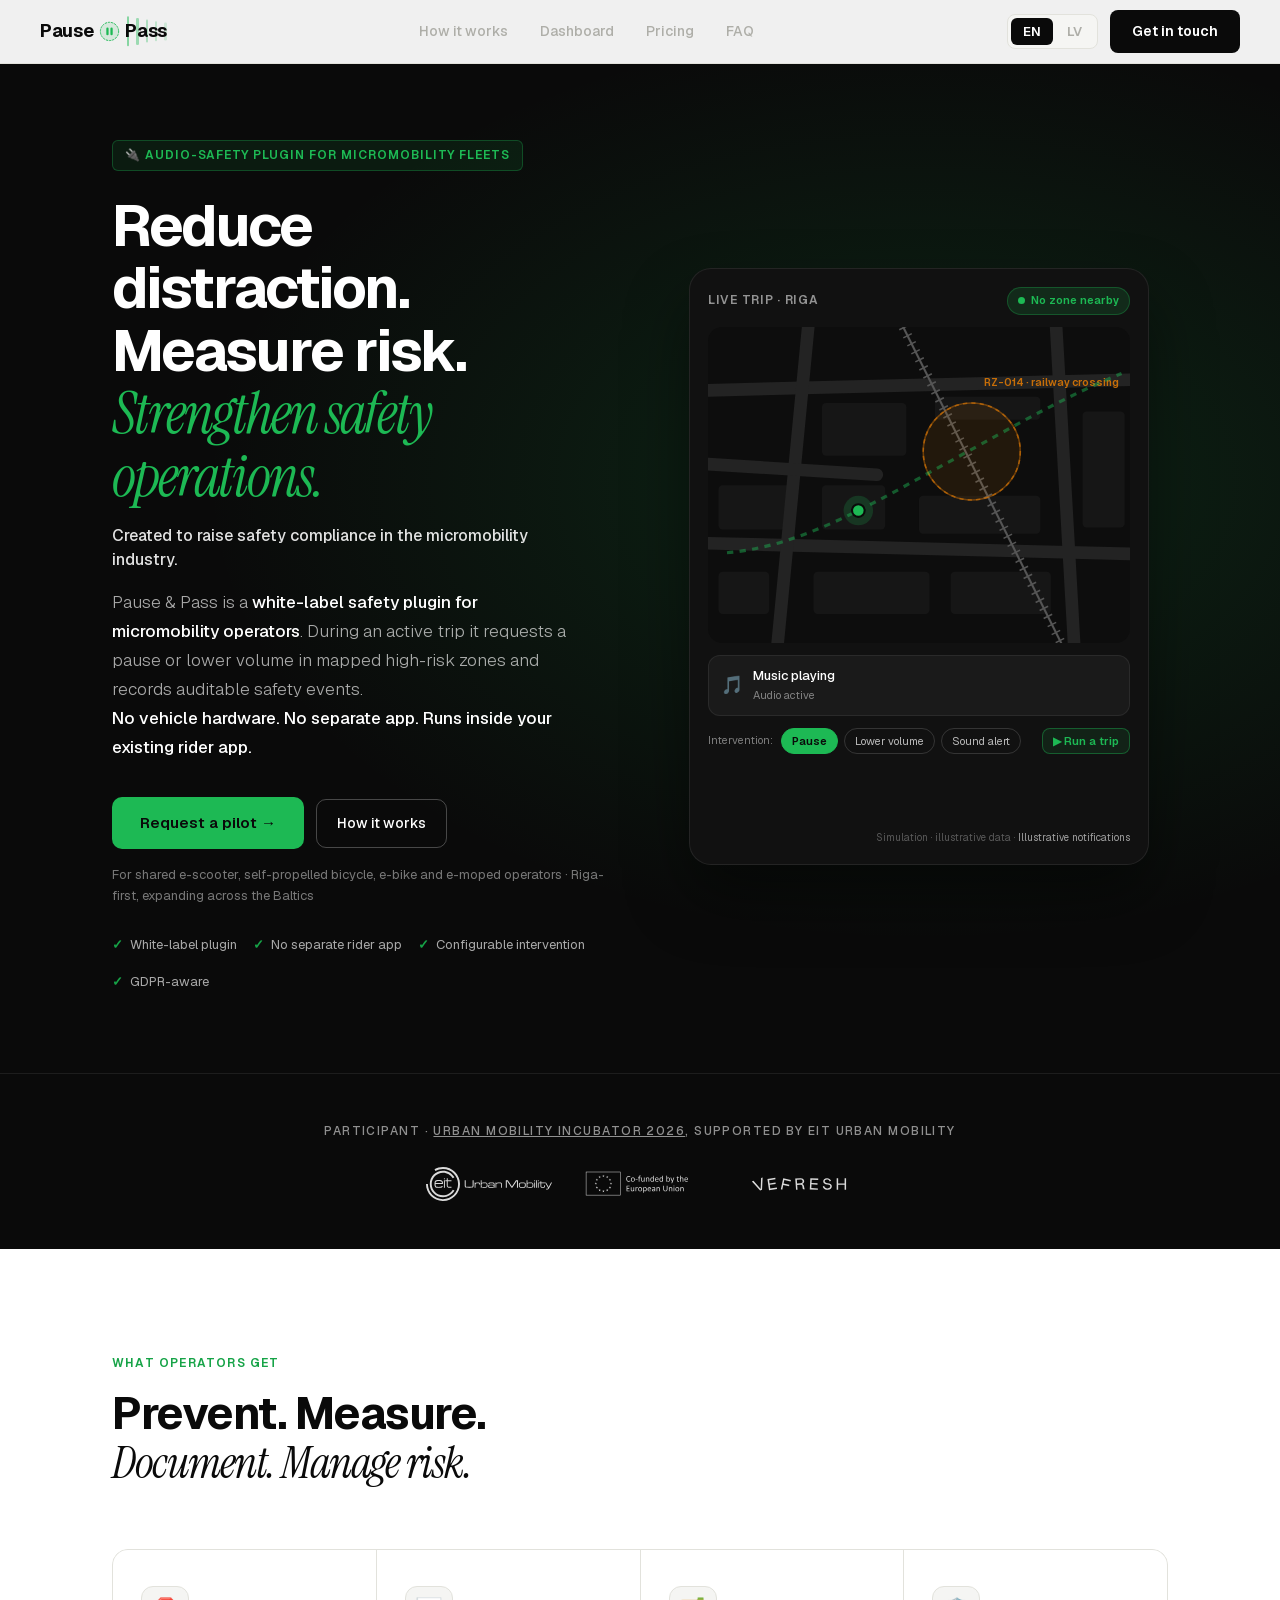
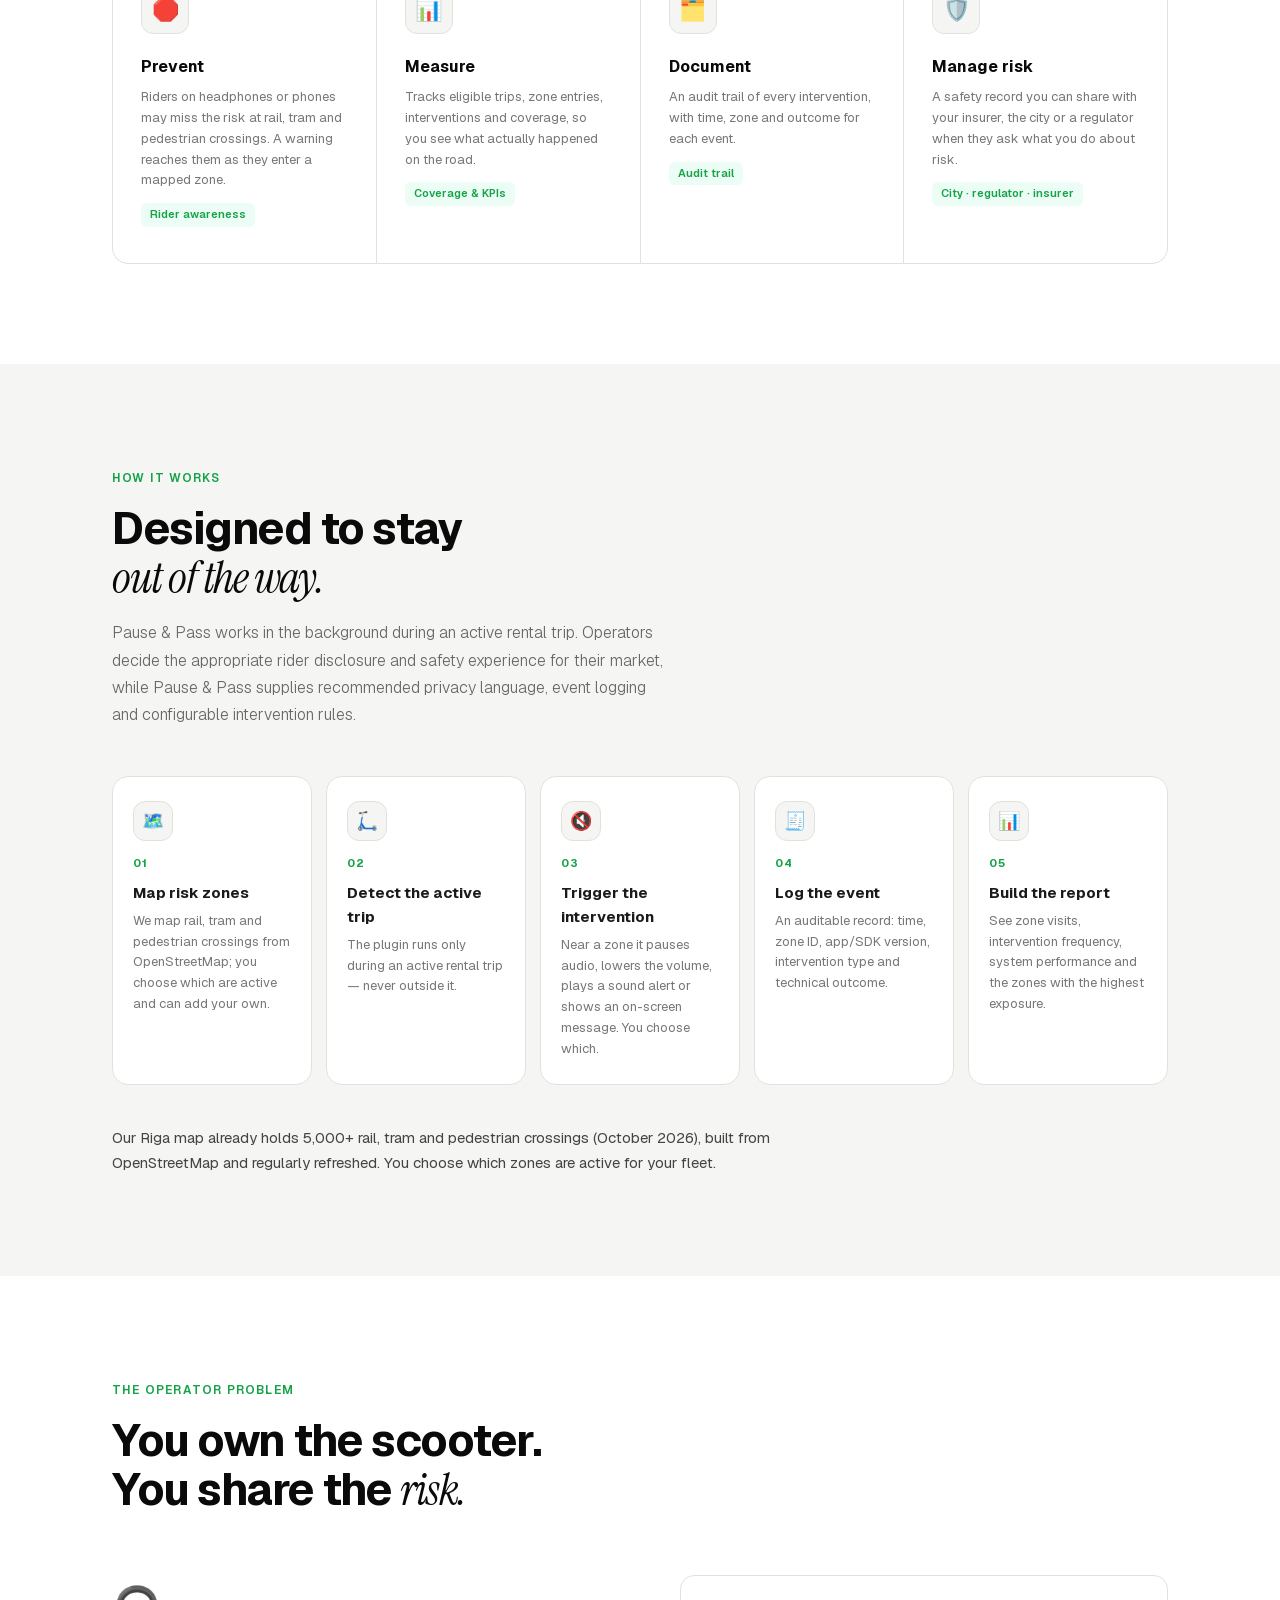
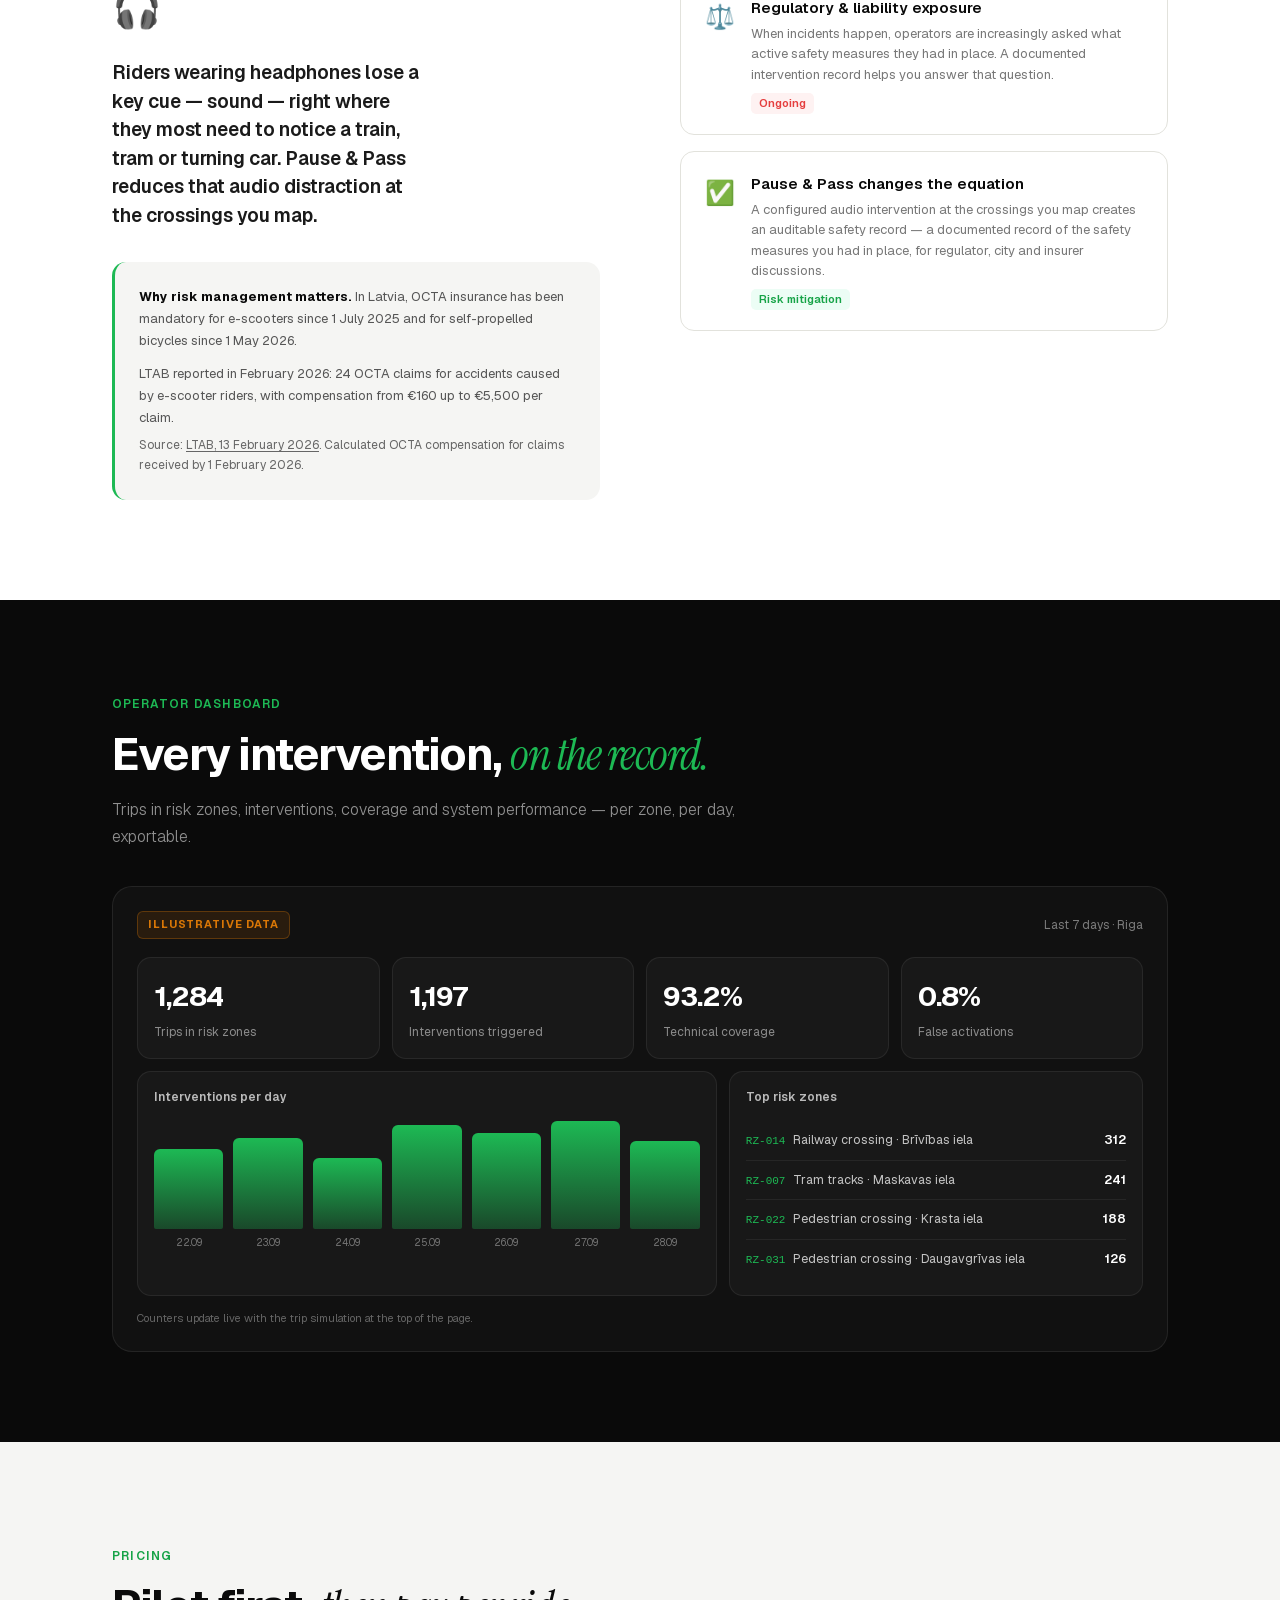
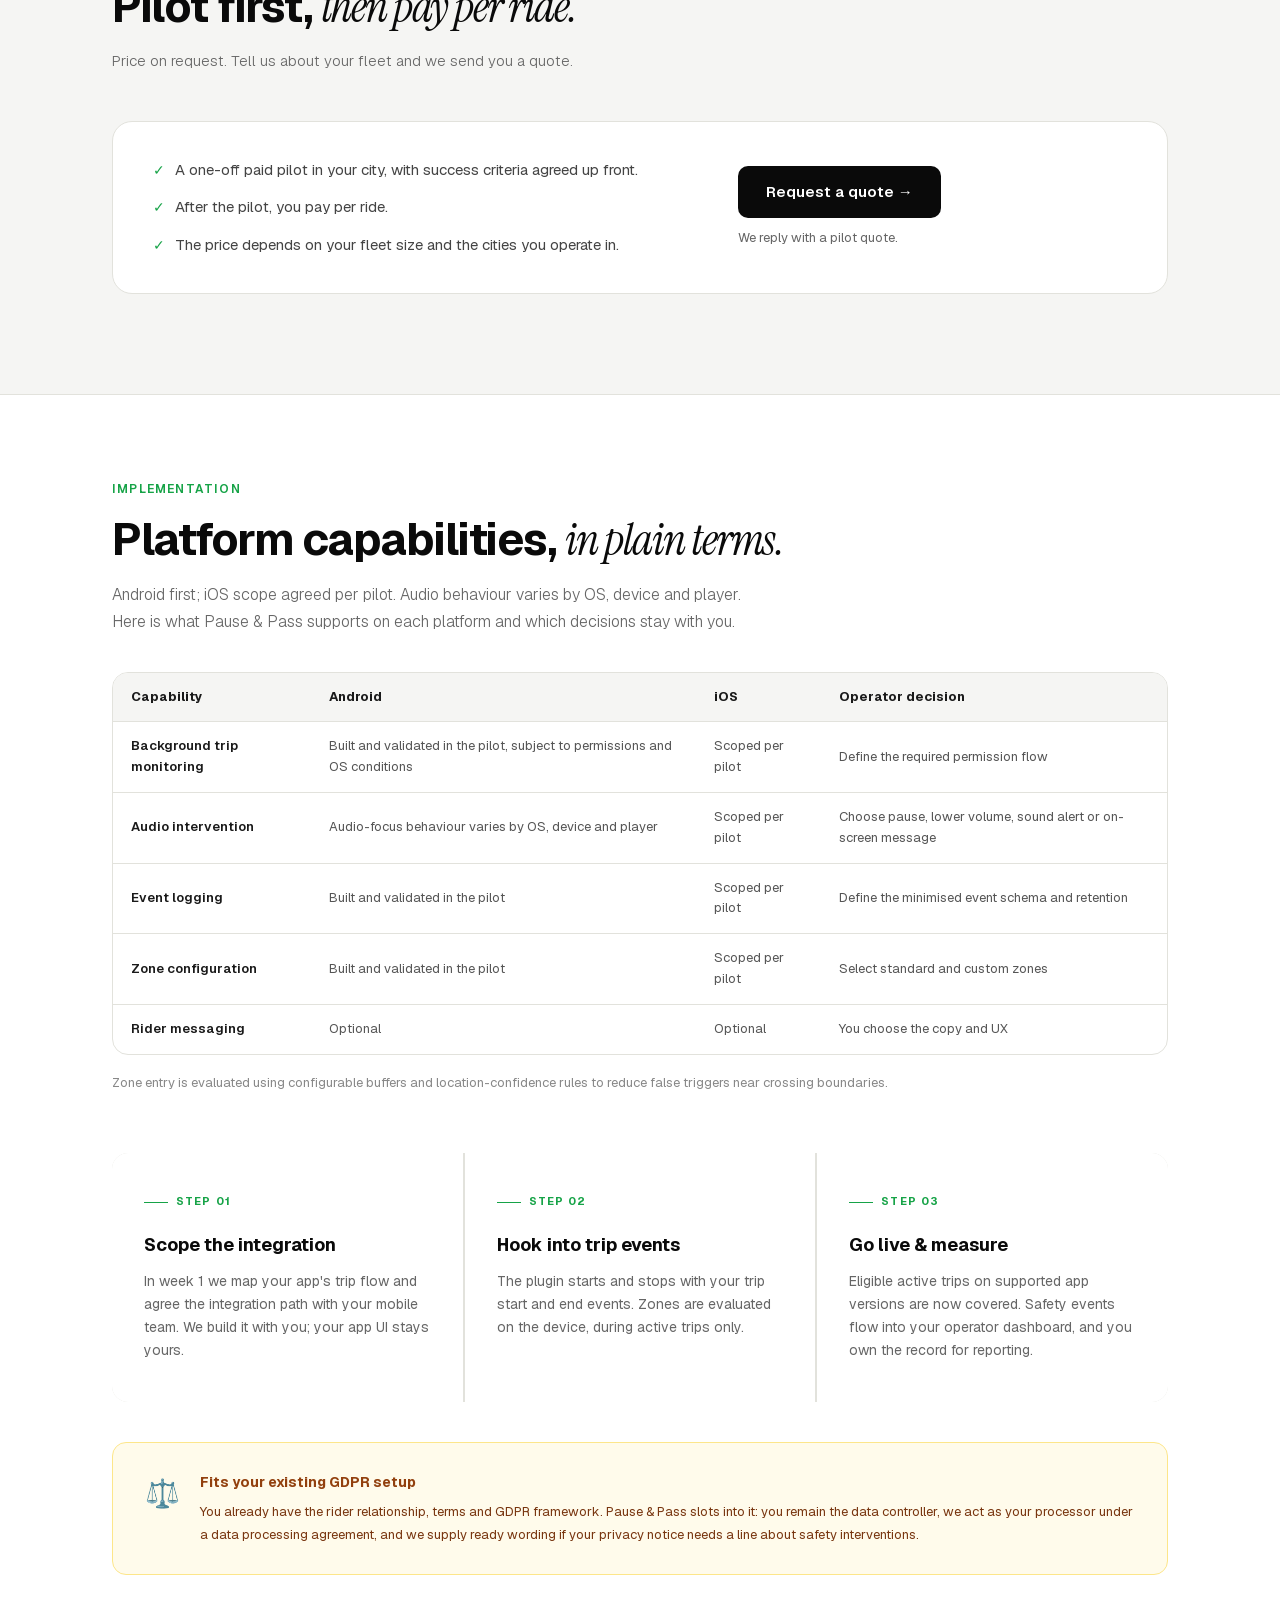
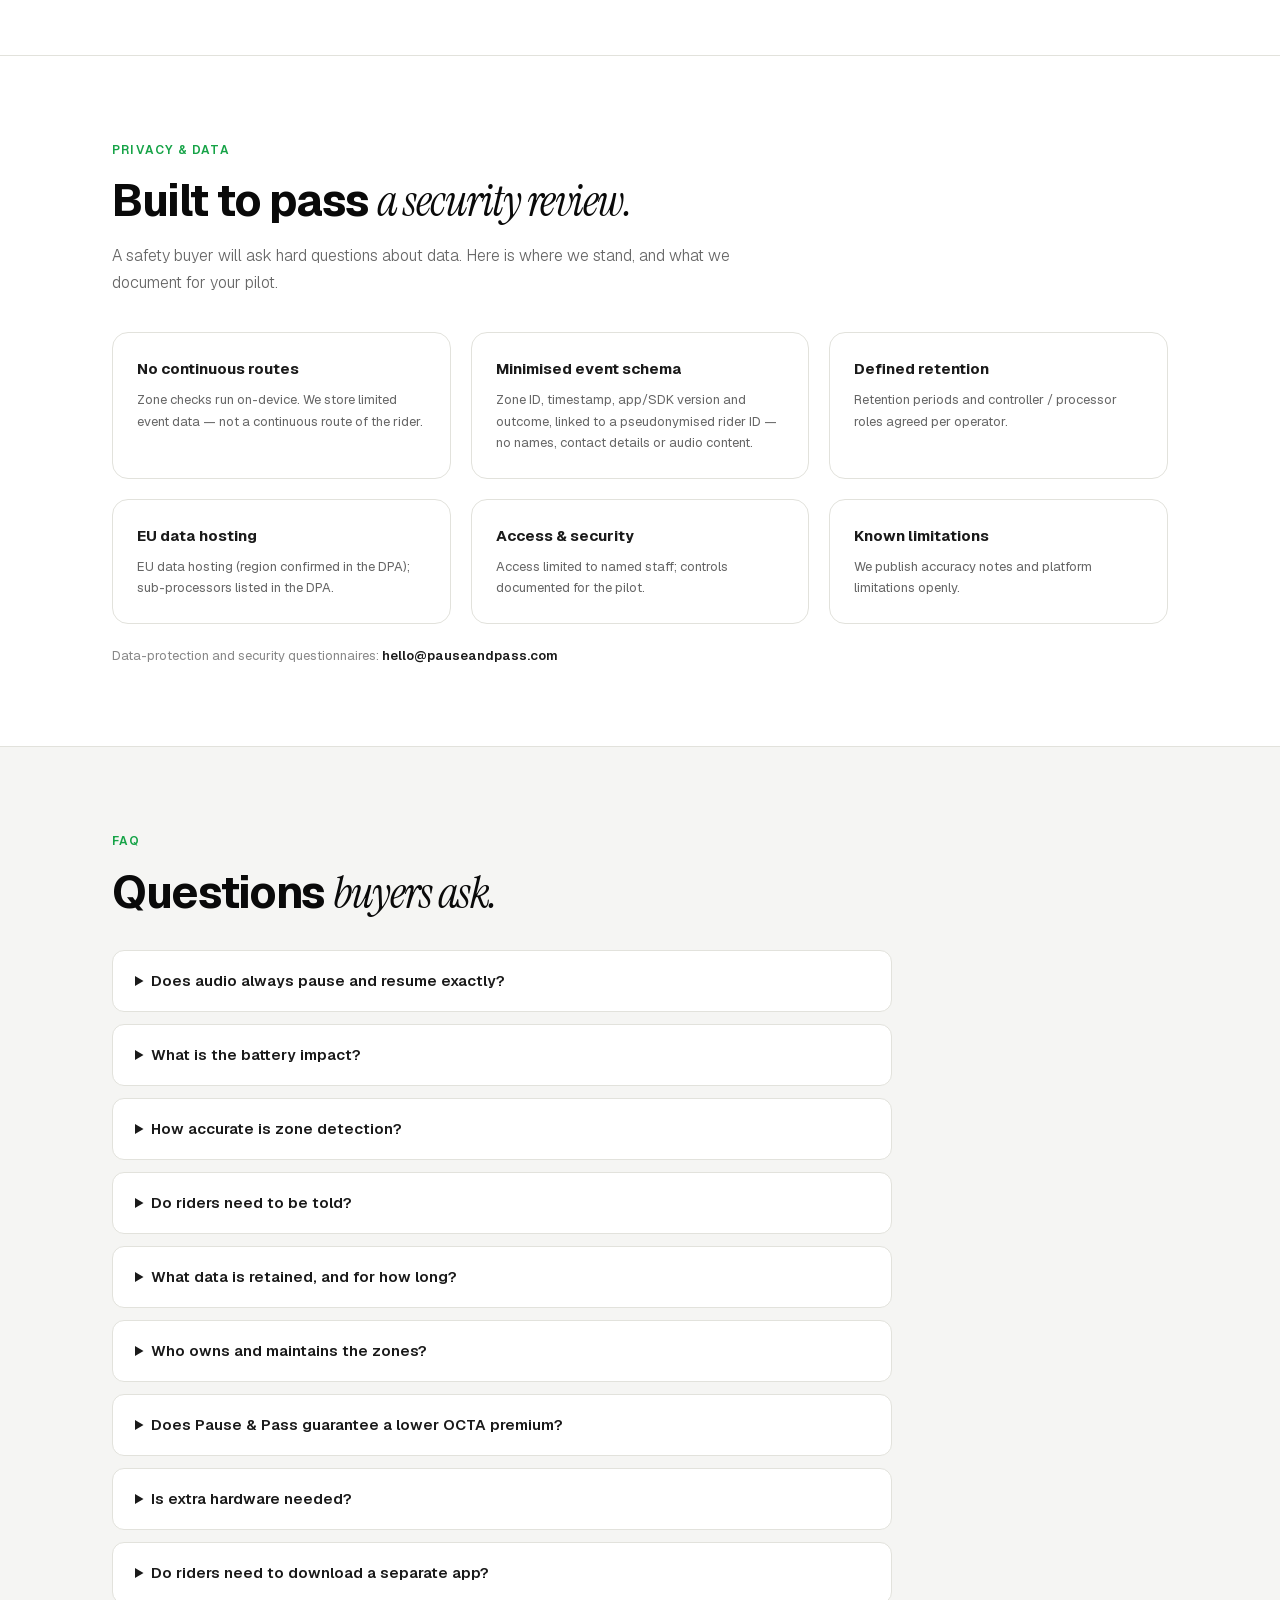
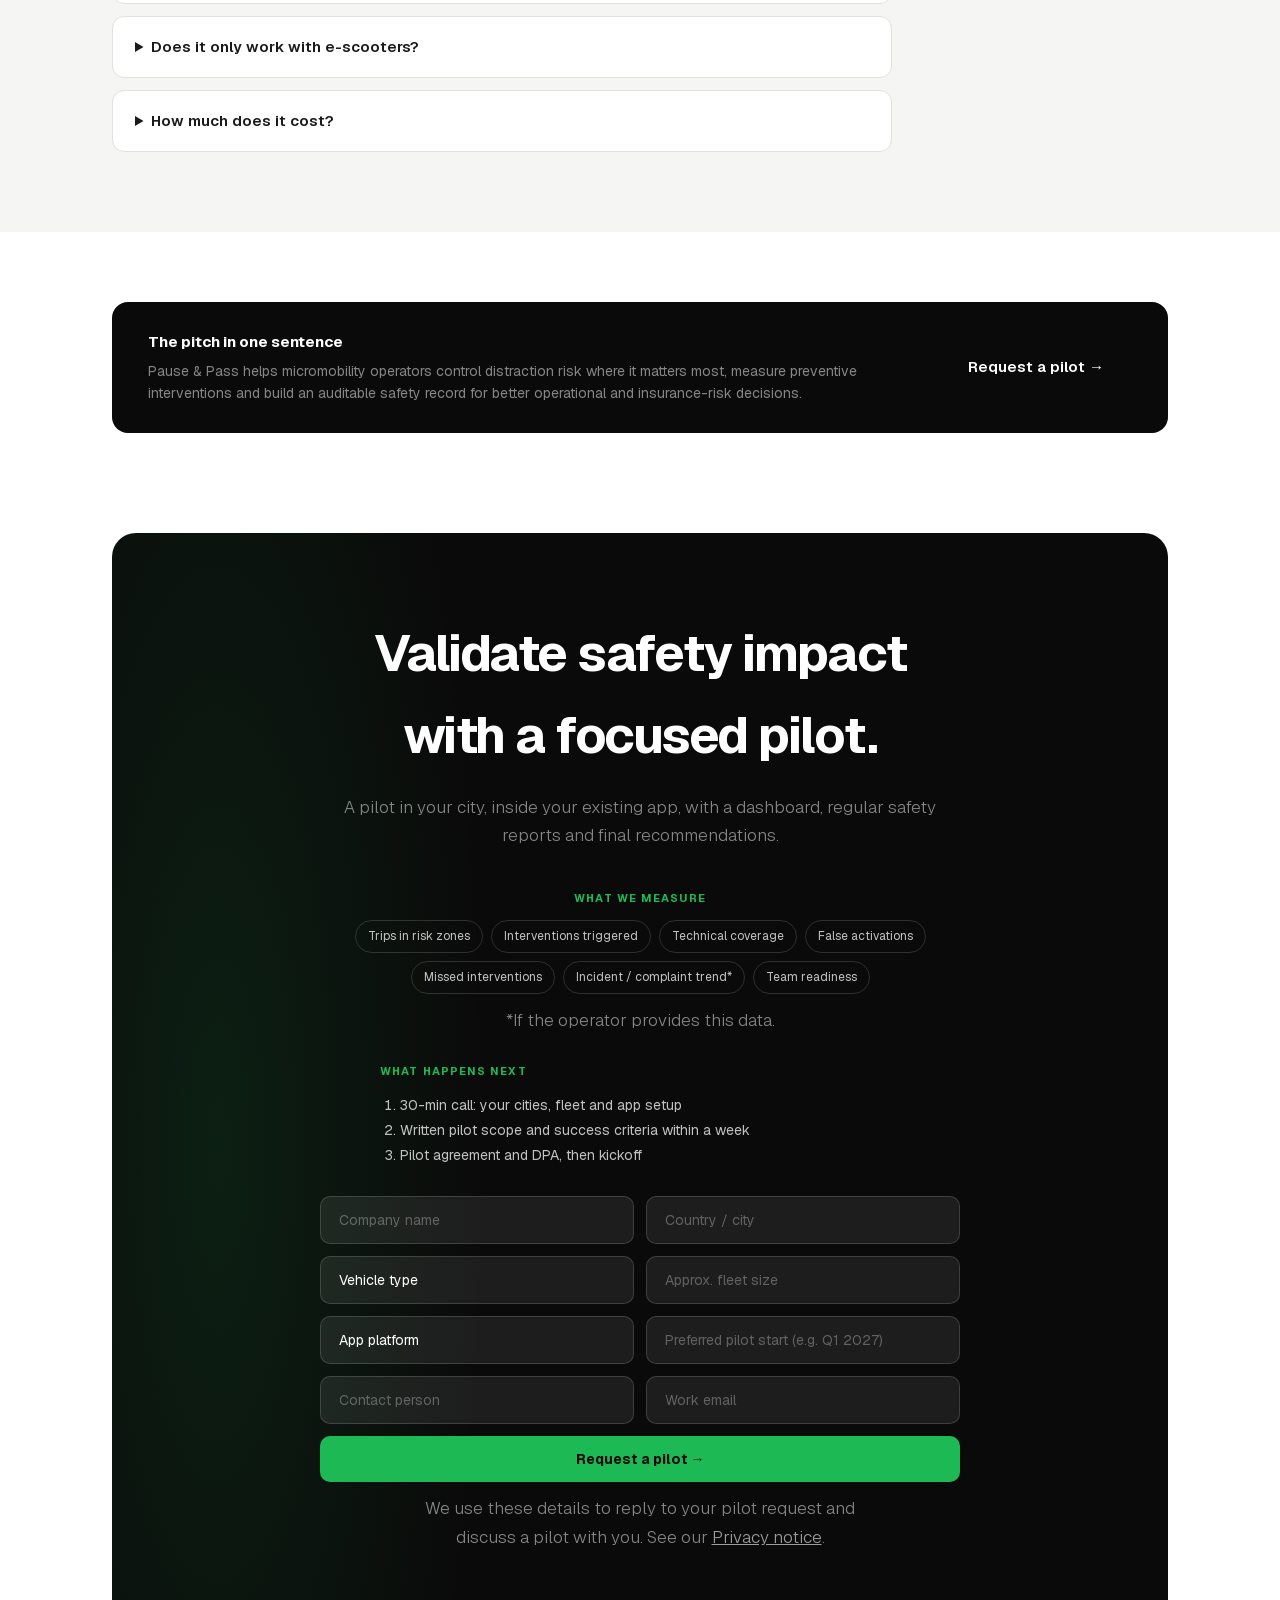
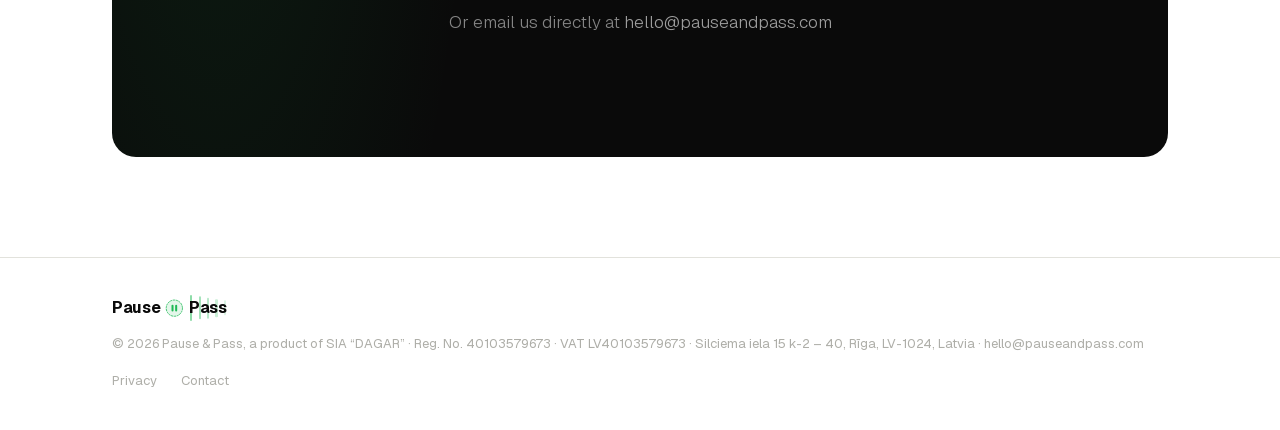
==== commit ffda044f: "Align site with client deck (2026-10-22): audio-safety headline, mission line, awareness/show/docume" ====
--- a/index.html
+++ b/index.html
@@ -45,7 +45,8 @@
       "url": "https://pauseandpass.com/",
       "email": "hello@pauseandpass.com",
       "logo": "https://pauseandpass.com/assets/logo/pauseandpass-logo.png",
-      "description": "White-label rider-attention safety plugin for shared micromobility operators (e-scooters, e-bikes, e-mopeds).",
+      "description": "White-label audio-safety plugin for shared micromobility fleets (e-scooters, e-bikes, e-mopeds).",
+      "slogan": "Created to raise safety compliance in the micromobility industry.",
       "areaServed": [
         "Latvia",
         "Estonia",
@@ -84,7 +85,7 @@
       "name": "Pause & Pass",
       "applicationCategory": "BusinessApplication",
       "operatingSystem": "Android",
-      "description": "A white-label safety plugin for micromobility apps (e-scooters, self-propelled bicycles, e-mopeds). It reduces audio distraction in mapped high-risk zones, measures safety interventions and creates an auditable risk-management record. Not an insurance product.",
+      "description": "A white-label audio-safety plugin for micromobility apps (e-scooters, self-propelled bicycles, e-mopeds). It reduces audio distraction in mapped high-risk zones, measures safety interventions and creates an auditable risk-management record. Not an insurance product.",
       "publisher": {
         "@id": "https://pauseandpass.com/#organization"
       }
@@ -343,6 +344,7 @@
 .btn-hero:hover { background: #222; transform: translateY(-2px); box-shadow: 0 8px 24px rgba(0,0,0,0.15); }
 
 .hero-note { font-size: 13px; color: var(--grey3); }
+.hero-mission { font-size: 16px; font-weight: 500; line-height: 1.5; color: rgba(255,255,255,0.88); margin: -4px 0 16px; max-width: 460px; }
 
 /* Hero right — animated scooter dashboard */
 .hero-visual {
@@ -950,10 +952,9 @@
   <div class="container">
     <div class="hero-inner">
       <div>
-        <div class="hero-eyebrow" data-i18n="hero_eyebrow">
-          🔌 White-label rider-attention safety plugin
-        </div>
+        <div class="hero-eyebrow" data-i18n="hero_eyebrow">🔌 Audio-safety plugin for micromobility fleets</div>
         <h1><span data-i18n="hero_h1a">Reduce distraction.</span><br/><span data-i18n="hero_h1b">Measure risk.</span><br/><span class="accent" data-i18n="hero_h1c">Strengthen safety operations.</span></h1>
+        <p class="hero-mission" data-i18n="hero_mission">Created to raise safety compliance in the micromobility industry.</p>
         <p class="hero-sub" data-i18n="hero_sub">Pause &amp; Pass is a <strong>white-label safety plugin for micromobility operators</strong>. During an active trip it requests a pause or lower volume in mapped high-risk zones and records auditable safety events.<br/><strong>No vehicle hardware. No separate app. Runs inside your existing rider app.</strong></p>
         <div class="hero-actions">
           <a href="#contact" class="btn-hero" data-i18n="hero_cta1">Request a pilot <span>→</span></a>
@@ -1030,8 +1031,8 @@
       <div class="benefit-card">
         <div class="bc-icon">🛑</div>
         <h3 data-i18n="pv1_t">Prevent</h3>
-        <p data-i18n="pv1_b">Reduces audio distraction in mapped high-risk zones: railway crossings, tram crossings and pedestrian crossings.</p>
-        <span class="benefit-tag" data-i18n="pv1_tag">Audio distraction</span>
+        <p data-i18n="pv1_b">Riders on headphones or phones may miss the risk at rail, tram and pedestrian crossings. A warning reaches them as they enter a mapped zone.</p>
+        <span class="benefit-tag" data-i18n="pv1_tag">Rider awareness</span>
       </div>
       <div class="benefit-card">
         <div class="bc-icon">📊</div>
@@ -1042,13 +1043,13 @@
       <div class="benefit-card">
         <div class="bc-icon">🗂️</div>
         <h3 data-i18n="pv3_t">Document</h3>
-        <p data-i18n="pv3_b">Builds an auditable history of safety events — timestamped, zone-tagged and exportable.</p>
+        <p data-i18n="pv3_b">An audit trail of every intervention, with time, zone and outcome for each event.</p>
         <span class="benefit-tag" data-i18n="pv3_tag">Audit trail</span>
       </div>
       <div class="benefit-card">
         <div class="bc-icon">🛡️</div>
         <h3 data-i18n="pv4_t">Manage risk</h3>
-        <p data-i18n="pv4_b">Helps you manage fleet safety and prepare data for conversations with cities, regulators and insurers.</p>
+        <p data-i18n="pv4_b">A safety record you can share with your insurer, the city or a regulator when they ask what you do about risk.</p>
         <span class="benefit-tag" data-i18n="pv4_tag">City · regulator · insurer</span>
       </div>
     </div>
@@ -1534,7 +1535,8 @@
     nav_cta: 'Get in touch',
     supported_by: 'Participant · <a href="https://www.urbanmobility.io" target="_blank" rel="noopener">Urban Mobility Incubator 2026</a>, supported by EIT Urban Mobility',
     // Hero
-    hero_eyebrow: '🔌 White-label rider-attention safety plugin',
+    hero_eyebrow: '🔌 Audio-safety plugin for micromobility fleets',
+    hero_mission: 'Created to raise safety compliance in the micromobility industry.',
     hero_h1a: 'Reduce distraction.', hero_h1b: 'Measure risk.', hero_h1c: 'Strengthen safety operations.',
     hero_sub: 'Pause & Pass is a <strong>white-label safety plugin for micromobility operators</strong>. During an active trip it requests a pause or lower volume in mapped high-risk zones and records auditable safety events.<br/><strong>No vehicle hardware. No separate app. Runs inside your existing rider app.</strong>',
     hero_cta1: 'Request a pilot →', hero_cta2: 'How it works',
@@ -1567,10 +1569,10 @@
     // Benefits
     ben_eyebrow: 'What operators get',
     ben_h2a: 'Prevent. Measure.', ben_h2b: 'Document. Manage risk.',
-    pv1_t: 'Prevent', pv1_b: 'Reduces audio distraction in mapped high-risk zones: railway crossings, tram crossings and pedestrian crossings.', pv1_tag: 'Audio distraction',
+    pv1_t: 'Prevent', pv1_b: 'Riders on headphones or phones may miss the risk at rail, tram and pedestrian crossings. A warning reaches them as they enter a mapped zone.', pv1_tag: 'Rider awareness',
     pv2_t: 'Measure', pv2_b: 'Tracks eligible trips, zone entries, interventions and coverage, so you see what actually happened on the road.', pv2_tag: 'Coverage & KPIs',
-    pv3_t: 'Document', pv3_b: 'Builds an auditable history of safety events — timestamped, zone-tagged and exportable.', pv3_tag: 'Audit trail',
-    pv4_t: 'Manage risk', pv4_b: 'Helps you manage fleet safety and prepare data for conversations with cities, regulators and insurers.', pv4_tag: 'City · regulator · insurer',
+    pv3_t: 'Document', pv3_b: 'An audit trail of every intervention, with time, zone and outcome for each event.', pv3_tag: 'Audit trail',
+    pv4_t: 'Manage risk', pv4_b: 'A safety record you can share with your insurer, the city or a regulator when they ask what you do about risk.', pv4_tag: 'City · regulator · insurer',
     // Pricing
     price_eyebrow: 'Pricing',
     price_h2a: 'Pilot first,',
@@ -1708,7 +1710,8 @@
     nav_cta: 'Sazināties',
     supported_by: 'Dalībnieks · <a href="https://www.urbanmobility.io" target="_blank" rel="noopener">Urban Mobility Incubator 2026</a>, ko atbalsta EIT Urban Mobility',
     // Hero
-    hero_eyebrow: '🔌 White-label braucēju uzmanības drošības spraudnis',
+    hero_eyebrow: '🔌 Audio drošības spraudnis mikromobilitātes flotēm',
+    hero_mission: 'Radīts, lai celtu drošības prasību ievērošanu mikromobilitātes nozarē.',
     hero_h1a: 'Mazināt uzmanības novēršanu.', hero_h1b: 'Izmērīt risku.', hero_h1c: 'Uzlabot drošības vadību.',
     hero_sub: 'Pause & Pass ir <strong>white-label drošības spraudnis mikromobilitātes operatoriem</strong>. Aktīva brauciena laikā tas pieprasa pauzēt audio vai samazināt skaļumu kartētās augsta riska zonās un reģistrē auditējamus drošības notikumus.<br/><strong>Bez transportlīdzekļa aparatūras. Bez atsevišķas lietotnes. Darbojas jūsu esošajā braucēju lietotnē.</strong>',
     hero_cta1: 'Pieteikt pilotprojektu →', hero_cta2: 'Kā tas darbojas',
@@ -1741,10 +1744,10 @@
     // Benefits
     ben_eyebrow: 'Ko iegūst operators',
     ben_h2a: 'Novērst. Izmērīt.', ben_h2b: 'Dokumentēt. Vadīt risku.',
-    pv1_t: 'Novērst', pv1_b: 'Mazina audio radīto uzmanības novēršanu kartētās augsta riska zonās: dzelzceļa pārbrauktuvēs, tramvaja sliežu šķērsojumos un gājēju pārejās.', pv1_tag: 'Audio radīta uzmanības novēršana',
+    pv1_t: 'Novērst', pv1_b: 'Braucēji ar austiņām vai tālruni rokās var nepamanīt risku pie dzelzceļa, tramvaja un gājēju pārejām. Brīdinājums viņus sasniedz brīdī, kad viņi iebrauc kartētā zonā.', pv1_tag: 'Braucēju uzmanība',
     pv2_t: 'Izmērīt', pv2_b: 'Uzskaita atbilstošos braucienus, iebraukšanas gadījumus zonās, intervences un pārklājumu, lai jūs redzētu, kas patiešām notika uz ceļa.', pv2_tag: 'Pārklājums un KPI',
-    pv3_t: 'Dokumentēt', pv3_b: 'Veido auditējamu drošības notikumu vēsturi — ar laika zīmogu, zonas atzīmi, eksportējamu.', pv3_tag: 'Audita pēda',
-    pv4_t: 'Vadīt risku', pv4_b: 'Palīdz vadīt flotes drošību un sagatavot datus sarunām ar pilsētu, regulatoru un apdrošinātāju.', pv4_tag: 'Pilsēta · regulators · apdrošinātājs',
+    pv3_t: 'Dokumentēt', pv3_b: 'Audita pēda katrai intervencei: laiks, zona un rezultāts katram notikumam.', pv3_tag: 'Audita pēda',
+    pv4_t: 'Vadīt risku', pv4_b: 'Drošības ieraksts, ko varat parādīt apdrošinātājam, pilsētai vai regulatoram, kad viņi jautā, ko jūs darāt riska mazināšanai.', pv4_tag: 'Pilsēta · regulators · apdrošinātājs',
     // Pricing
     price_eyebrow: 'Cenas',
     price_h2a: 'Vispirms pilots,',
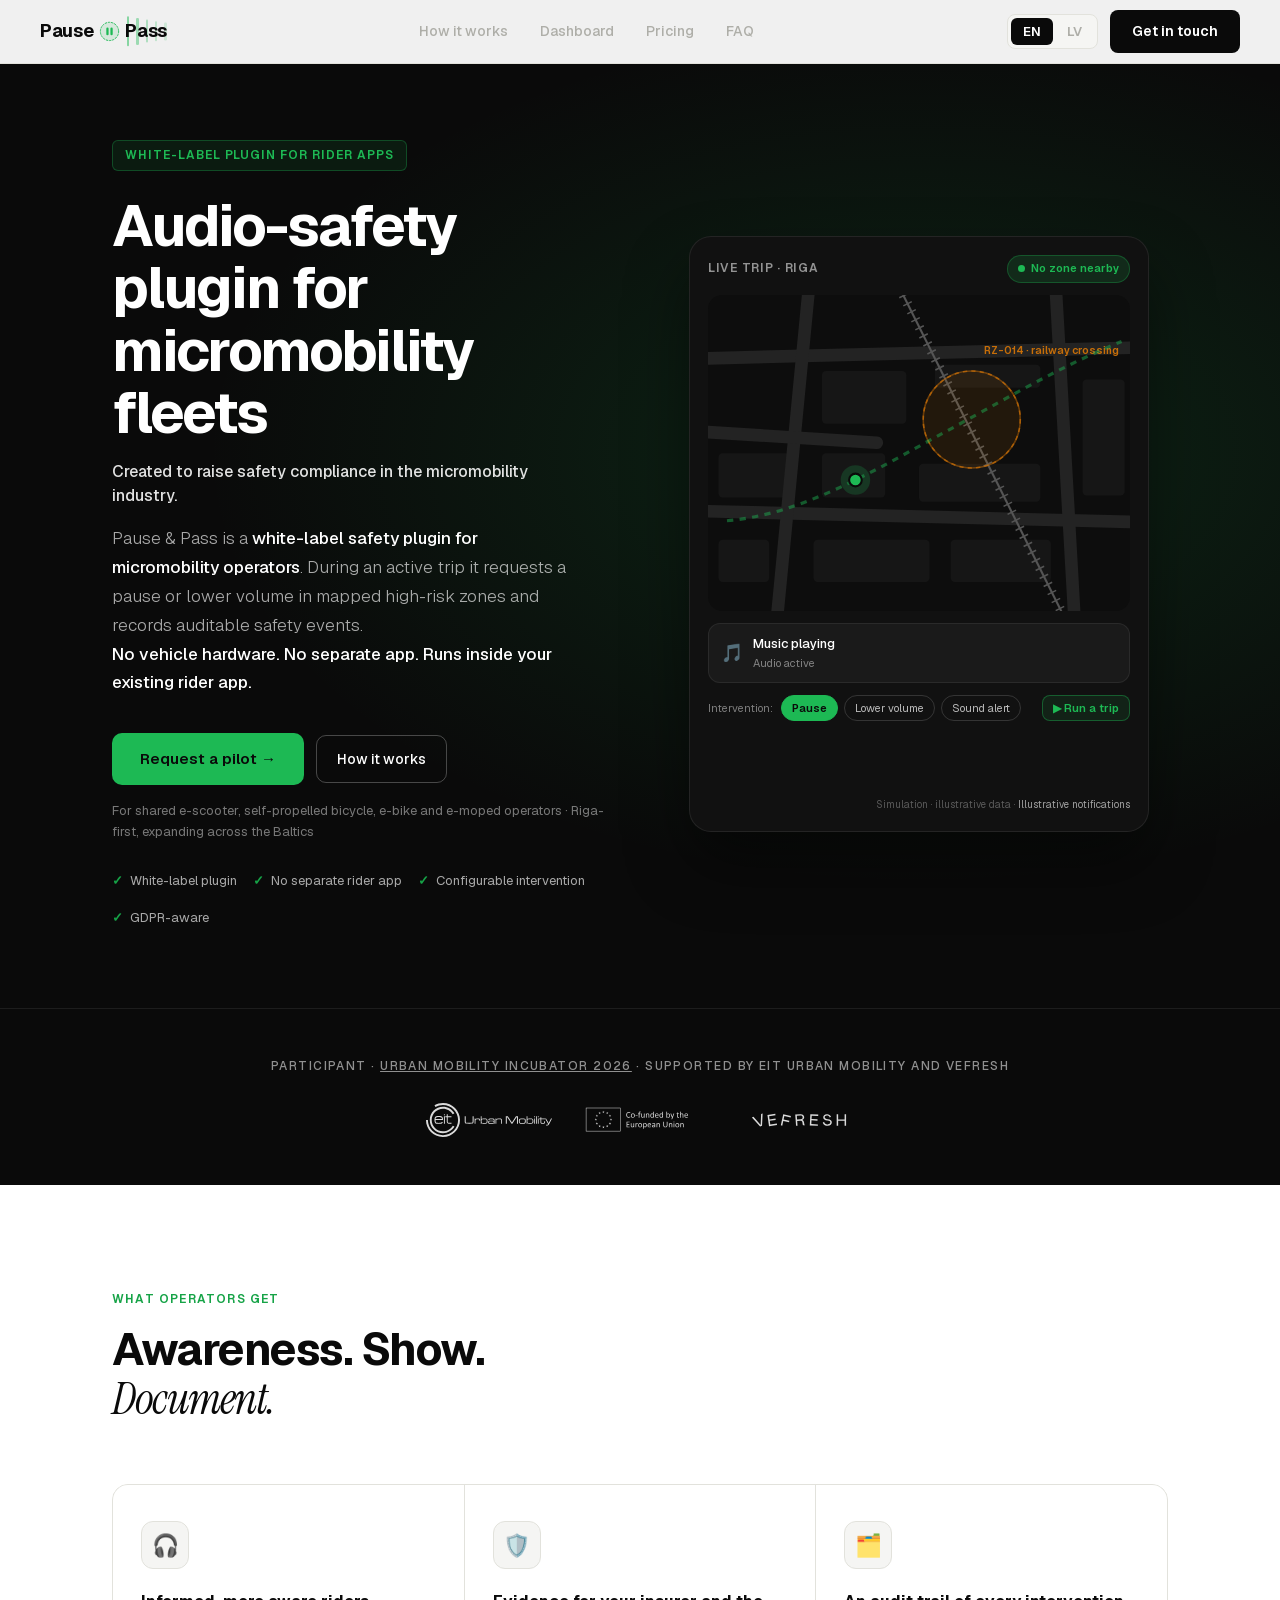
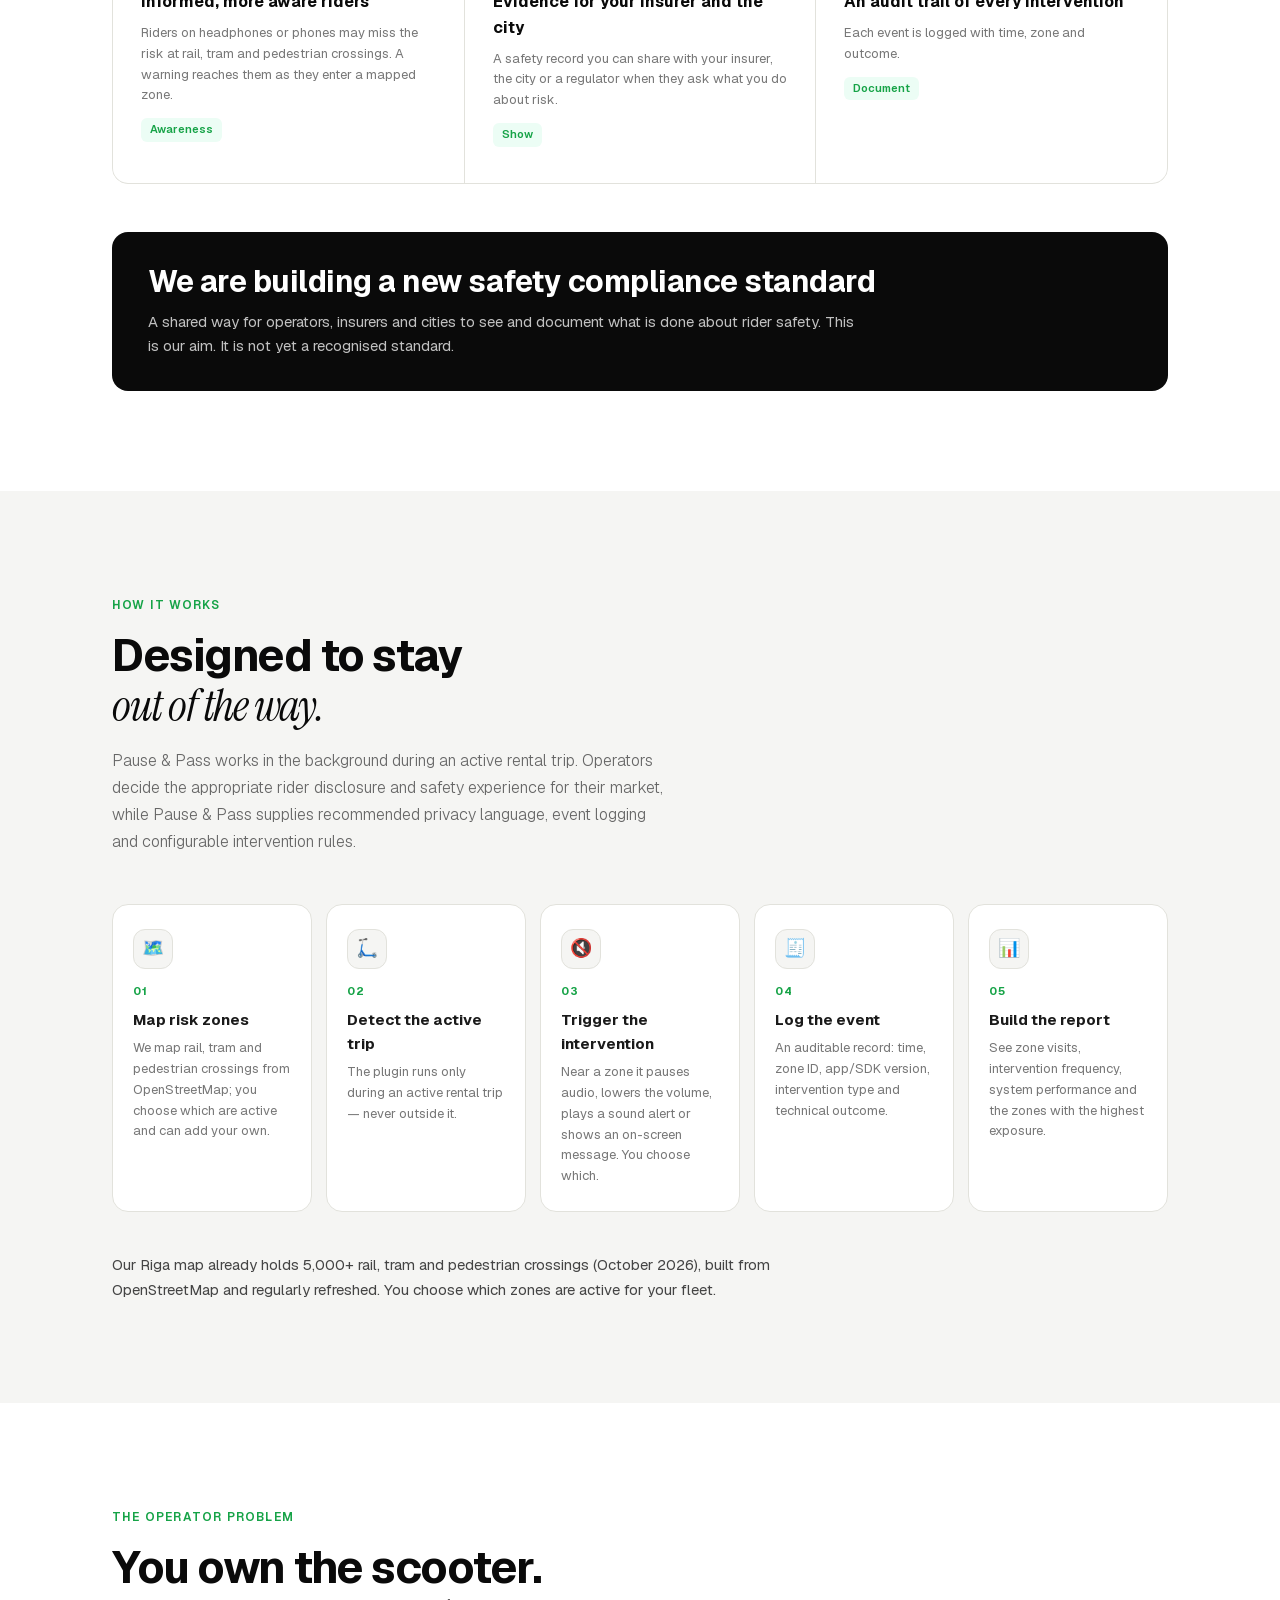
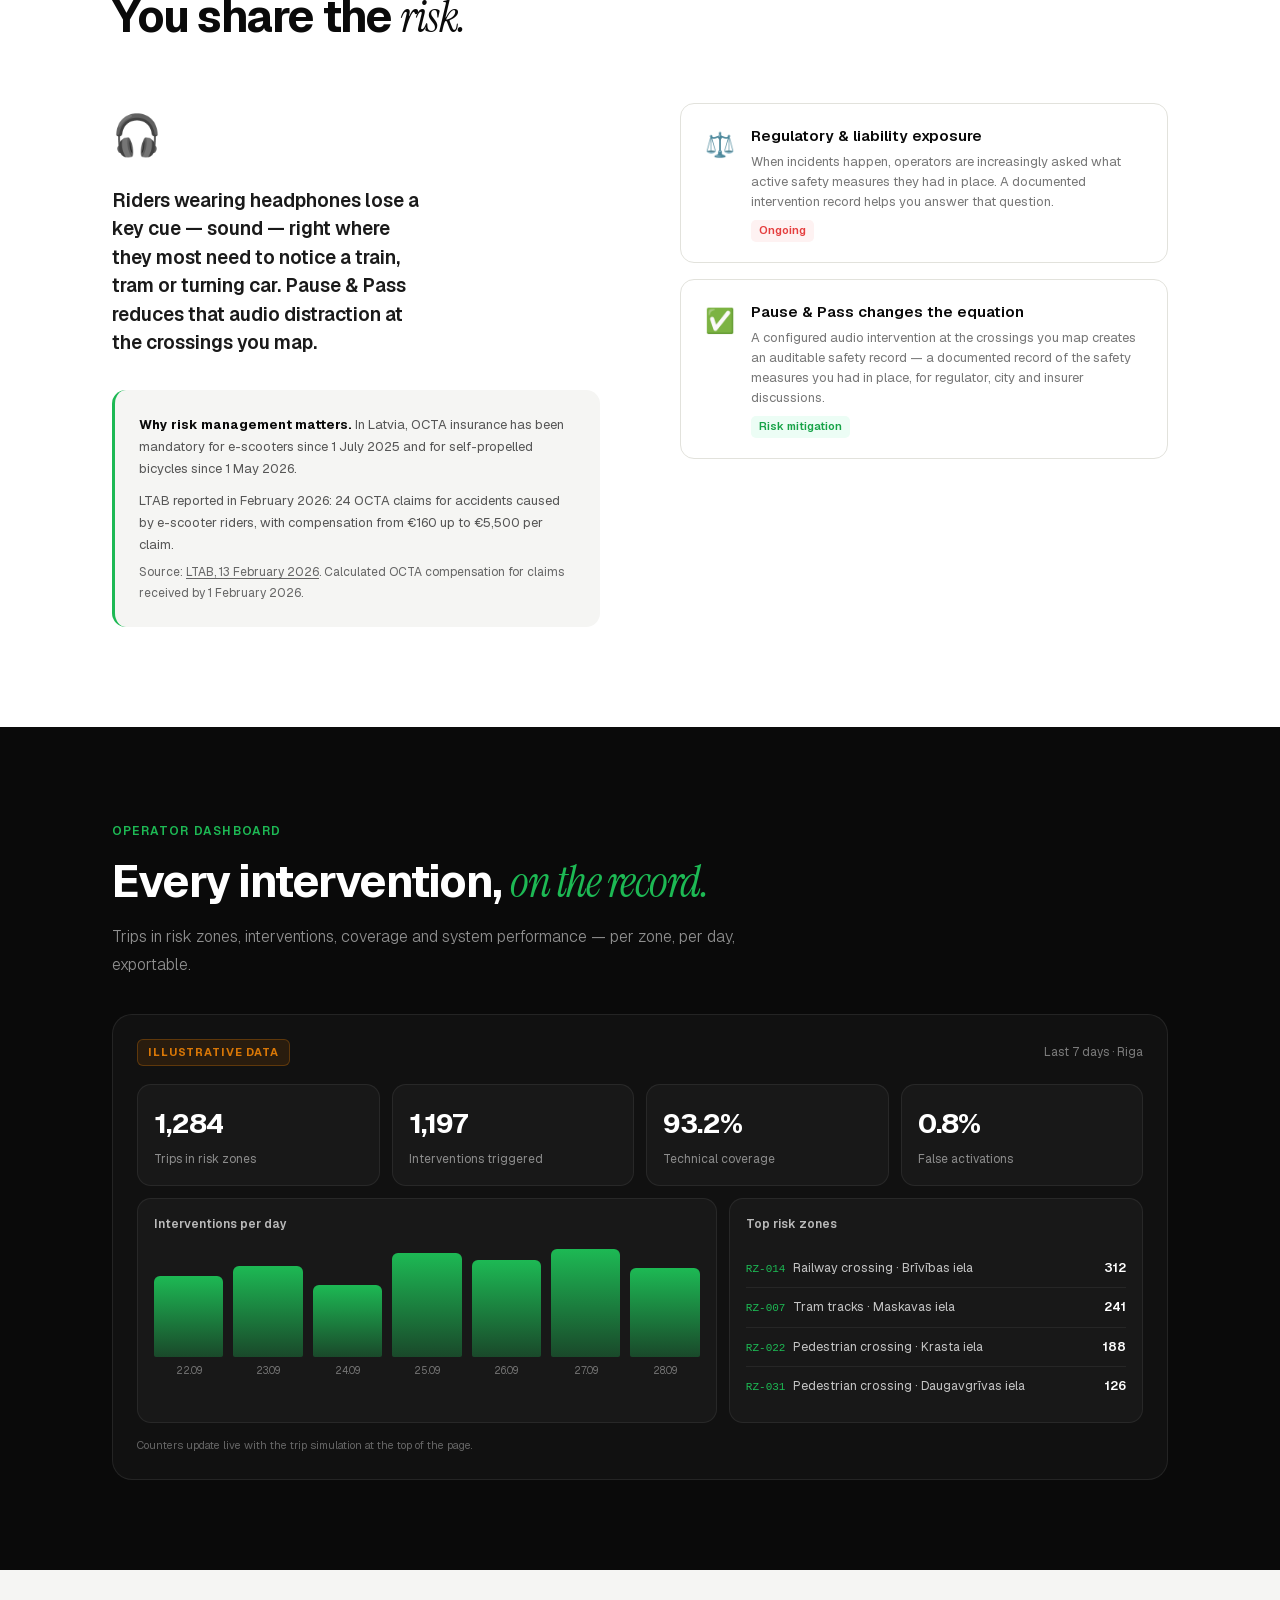
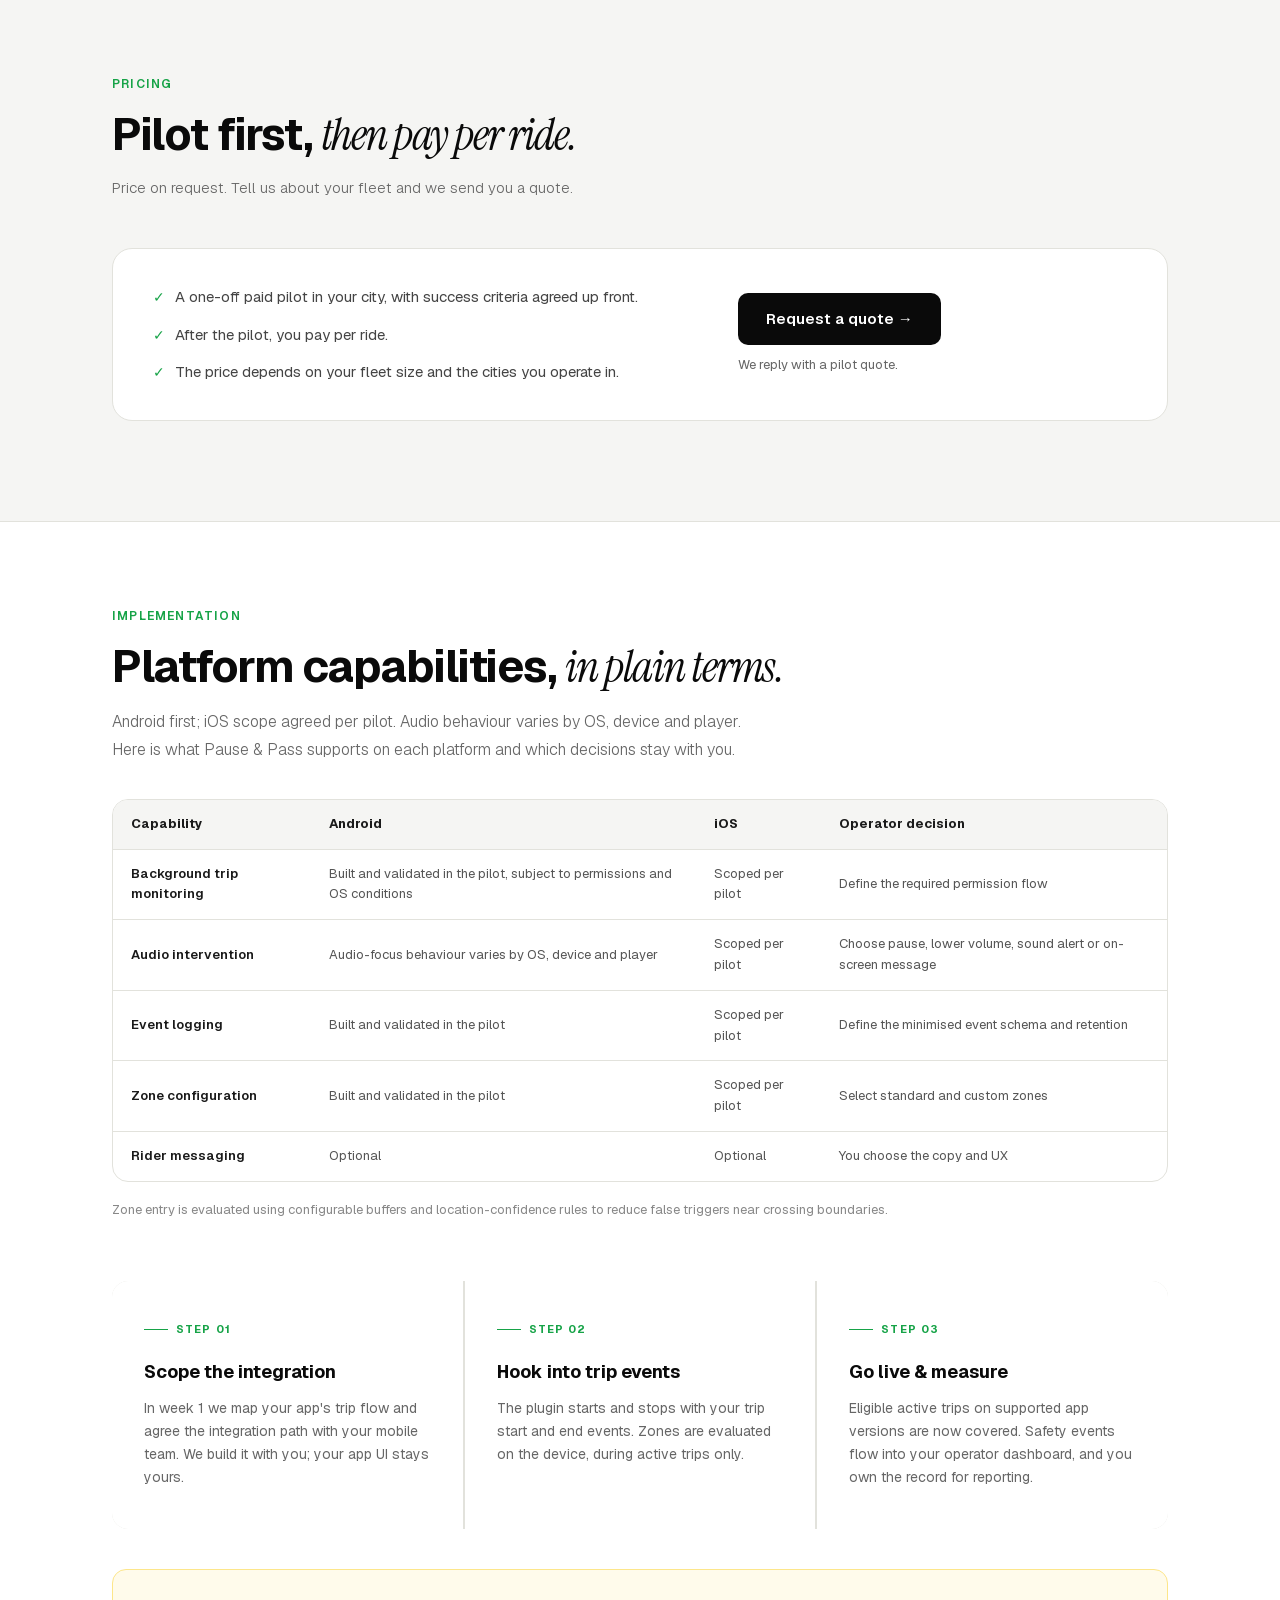
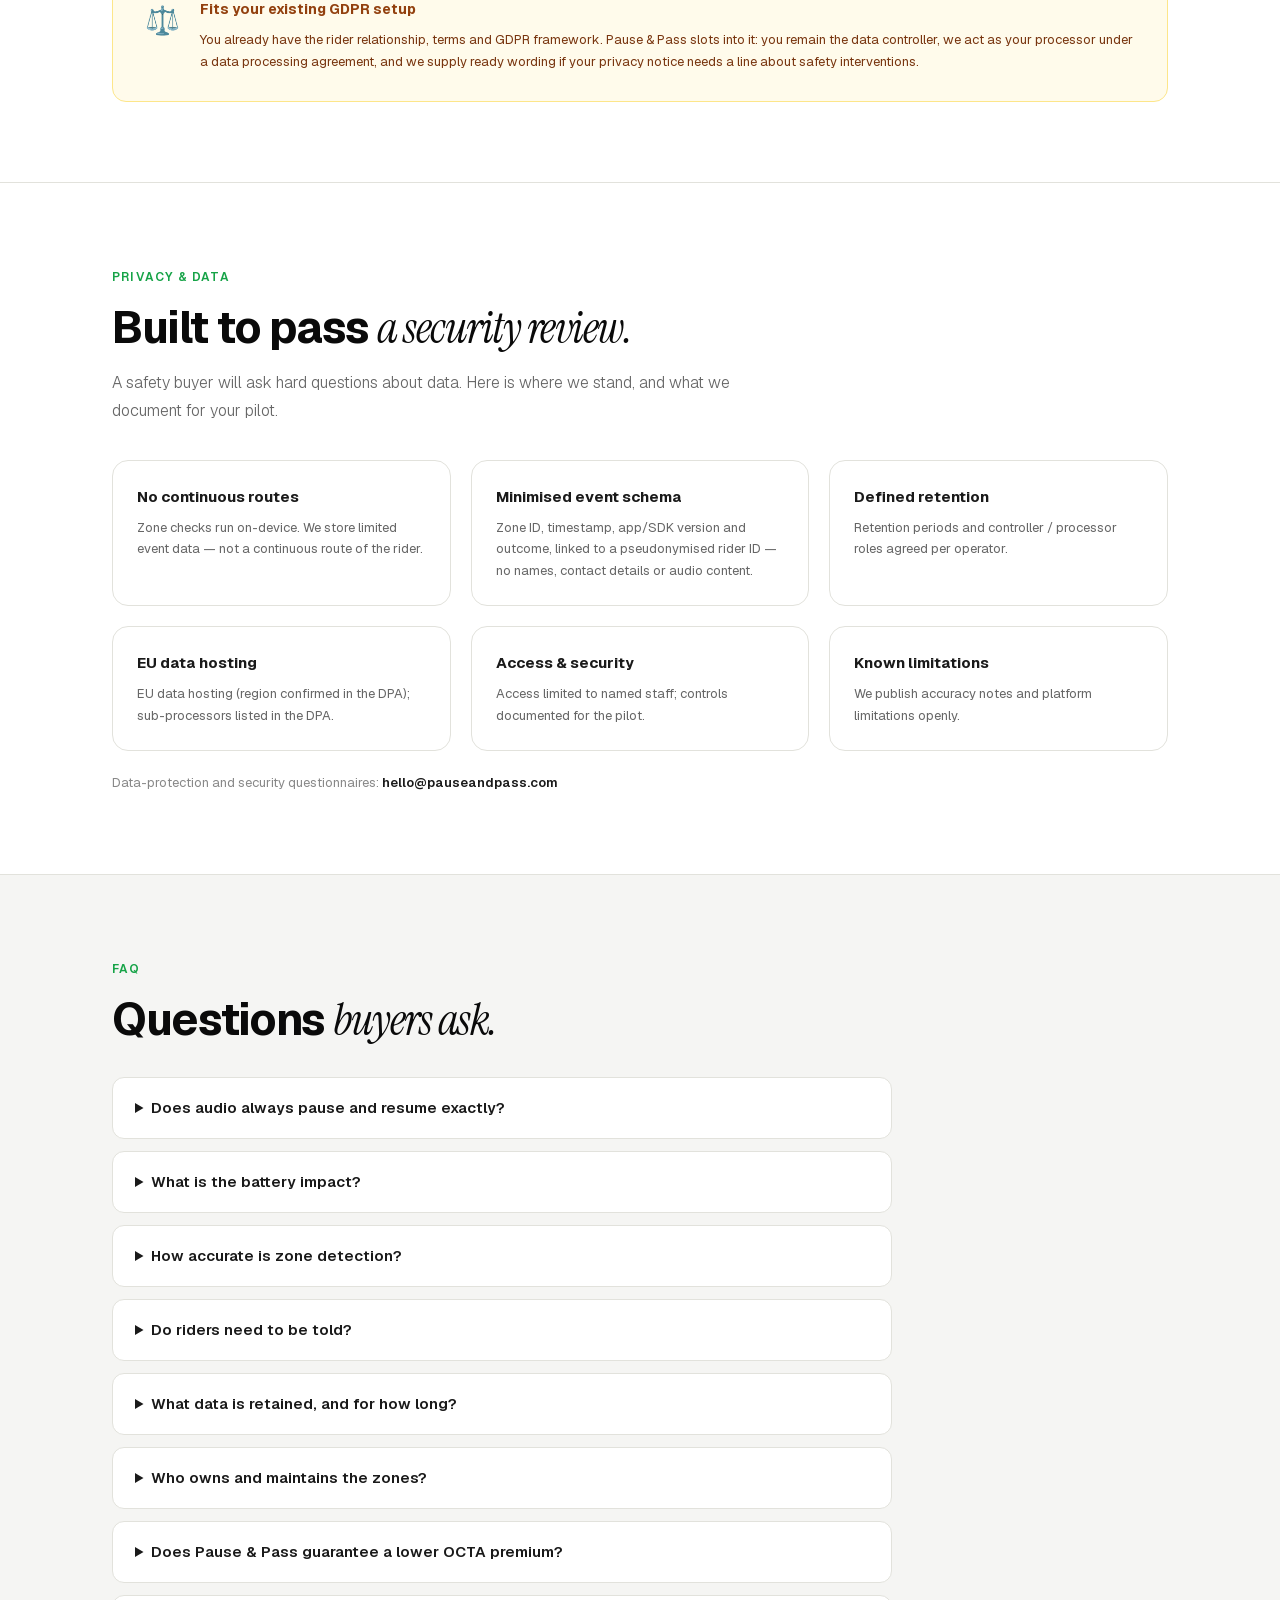
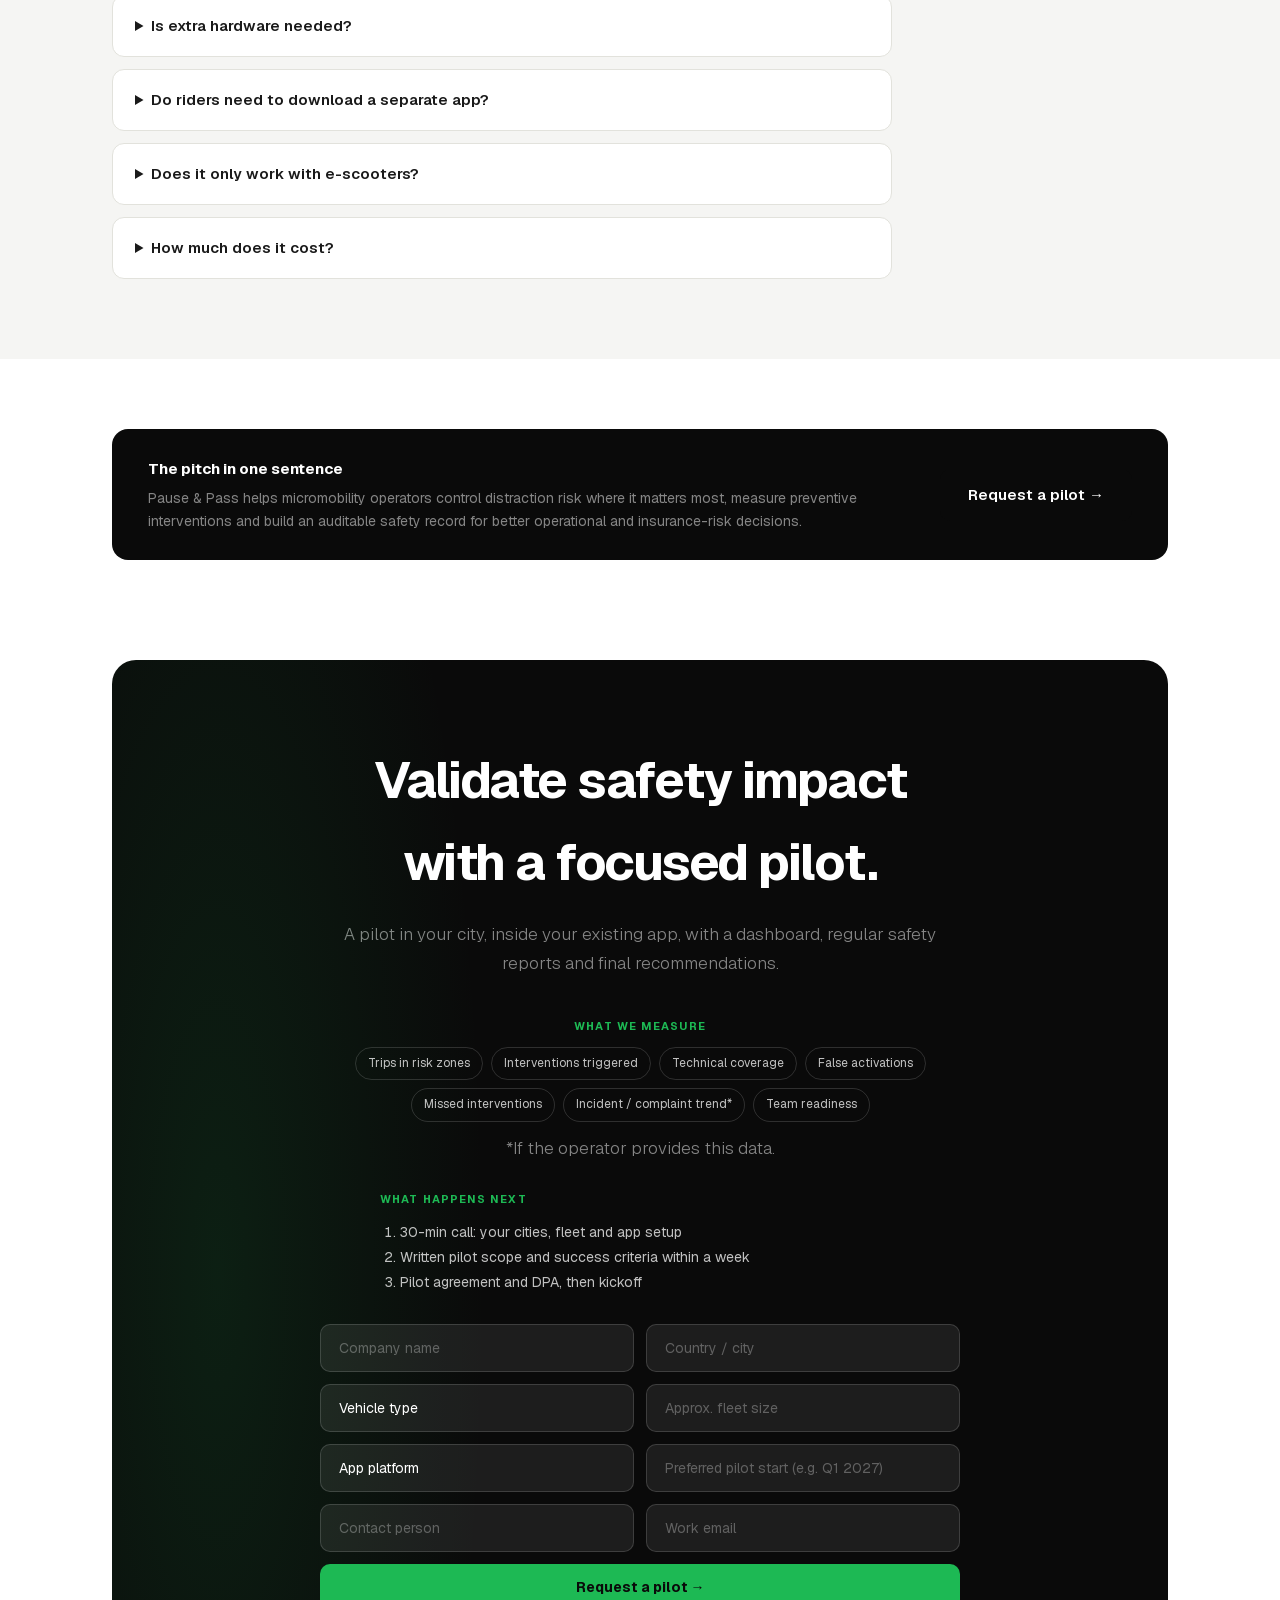
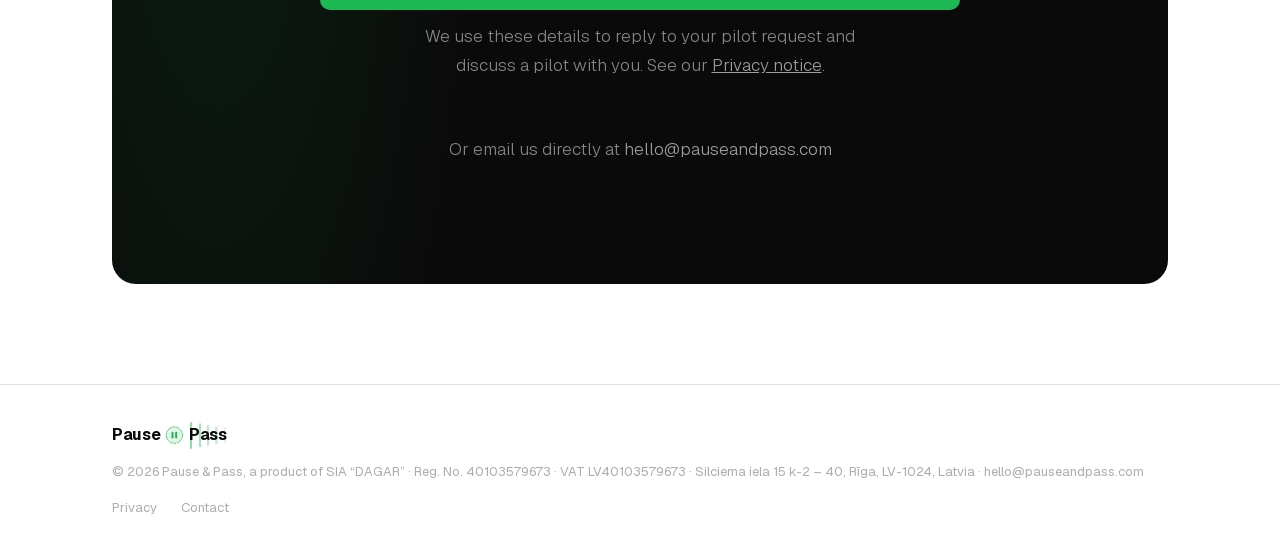
==== commit b85354bf: "Deck alignment: new H1, three values, vision block, supporters line, meta titles (EN/LV) - H1 'Audio" ====
--- a/index.html
+++ b/index.html
@@ -7,8 +7,8 @@
 <!-- Cloudflare email obfuscation disabled -->
 <meta http-equiv="Content-Security-Policy" content="script-src 'self' 'unsafe-inline'"/>
 <meta name="viewport" content="width=device-width, initial-scale=1.0"/>
-<title>Pause & Pass — Safety Plugin for Mobility Operators</title>
-<meta name="description" content="Plugin for micromobility operators: reduce rider audio distraction in mapped risk zones and keep an auditable safety record. Paid pilot, one city."/>
+<title>Pause & Pass: Audio-safety plugin for micromobility fleets</title>
+<meta name="description" content="White-label plugin for micromobility rider apps: pauses or lowers audio in mapped risk zones and keeps an audit trail of every intervention."/>
 <meta name="robots" content="index, follow"/>
 <meta name="author" content="Pause &amp; Pass (SIA DAGAR)"/>
 <link rel="canonical" href="https://pauseandpass.com/"/>
@@ -19,8 +19,8 @@
 <!-- Open Graph / social sharing -->
 <meta property="og:type" content="website"/>
 <meta property="og:site_name" content="Pause &amp; Pass"/>
-<meta property="og:title" content="Pause &amp; Pass — Safety plugin for mobility operators"/>
-<meta property="og:description" content="Plugin for micromobility operators: reduce rider audio distraction in mapped risk zones and keep an auditable safety record. Paid pilot, one city."/>
+<meta property="og:title" content="Pause &amp; Pass: Audio-safety plugin for micromobility fleets"/>
+<meta property="og:description" content="White-label plugin for micromobility rider apps: pauses or lowers audio in mapped risk zones and keeps an audit trail of every intervention."/>
 <meta property="og:url" content="https://pauseandpass.com/"/>
 <meta property="og:locale" content="en_US"/>
 <meta property="og:locale:alternate" content="lv_LV"/>
@@ -29,8 +29,8 @@
 <meta property="og:image:height" content="630"/>
 <meta property="og:image:alt" content="Pause &amp; Pass: the audio-safety plug-in for micromobility fleets"/>
 <meta name="twitter:card" content="summary_large_image"/>
-<meta name="twitter:title" content="Pause &amp; Pass — Safety plugin for mobility operators"/>
-<meta name="twitter:description" content="Plugin for micromobility operators: reduce rider audio distraction in mapped risk zones and keep an auditable safety record. Paid pilot, one city."/>
+<meta name="twitter:title" content="Pause &amp; Pass: Audio-safety plugin for micromobility fleets"/>
+<meta name="twitter:description" content="White-label plugin for micromobility rider apps: pauses or lowers audio in mapped risk zones and keeps an audit trail of every intervention."/>
 <meta name="twitter:image" content="https://pauseandpass.com/assets/og/pauseandpass-og.png"/>
 <meta name="twitter:image:alt" content="Pause &amp; Pass: the audio-safety plug-in for micromobility fleets"/>
 <!-- Structured data for search engines and AI answer engines (SEO / GEO) -->
@@ -909,7 +909,10 @@
   div[style*="grid-template-columns:1fr 1fr"] { grid-template-columns: 1fr !important; }
 }
 
-@media (min-width: 901px) { .benefits-grid.four { grid-template-columns: repeat(4, 1fr); } }
+.vision { margin-top: 48px; padding: 32px 36px; border-radius: 16px; background: #0A0A0A; }
+.vision-h2 { font-size: clamp(22px, 2.4vw, 30px); font-weight: 700; letter-spacing: -0.5px; line-height: 1.2; color: #fff; margin-bottom: 10px; }
+.vision-body { font-size: 15px; line-height: 1.65; color: rgba(255,255,255,0.75); max-width: 720px; }
+@media (max-width: 600px) { .vision { padding: 24px 20px; } }
 
 @media (max-width: 900px) {
   .hero-inner, .problem-grid, .integration-grid { grid-template-columns: 1fr; }
@@ -952,8 +955,8 @@
   <div class="container">
     <div class="hero-inner">
       <div>
-        <div class="hero-eyebrow" data-i18n="hero_eyebrow">🔌 Audio-safety plugin for micromobility fleets</div>
-        <h1><span data-i18n="hero_h1a">Reduce distraction.</span><br/><span data-i18n="hero_h1b">Measure risk.</span><br/><span class="accent" data-i18n="hero_h1c">Strengthen safety operations.</span></h1>
+        <div class="hero-eyebrow" data-i18n="hero_eyebrow">White-label plugin for rider apps</div>
+        <h1 data-i18n="hero_h1">Audio-safety plugin for micromobility fleets</h1>
         <p class="hero-mission" data-i18n="hero_mission">Created to raise safety compliance in the micromobility industry.</p>
         <p class="hero-sub" data-i18n="hero_sub">Pause &amp; Pass is a <strong>white-label safety plugin for micromobility operators</strong>. During an active trip it requests a pause or lower volume in mapped high-risk zones and records auditable safety events.<br/><strong>No vehicle hardware. No separate app. Runs inside your existing rider app.</strong></p>
         <div class="hero-actions">
@@ -1009,7 +1012,7 @@
 
 <!-- Urban Mobility Incubator 2026 (supported by EIT Urban Mobility) -->
 <section class="supported-by">
-  <p class="supported-label" data-i18n="supported_by">Participant · <a href="https://www.urbanmobility.io" target="_blank" rel="noopener">Urban Mobility Incubator 2026</a>, supported by EIT Urban Mobility</p>
+  <p class="supported-label" data-i18n="supported_by">Participant · <a href="https://www.urbanmobility.io" target="_blank" rel="noopener">Urban Mobility Incubator 2026</a> · Supported by EIT Urban Mobility and VEFRESH</p>
   <div class="supported-logos">
     <a href="https://www.eiturbanmobility.eu" target="_blank" rel="noopener" class="supporter" aria-label="EIT Urban Mobility">
       <img src="eit-urban-mobility-white.svg" alt="EIT Urban Mobility" width="262" height="34" loading="lazy">
@@ -1025,33 +1028,33 @@
 <section class="benefits-section" id="benefits">
   <div class="container">
     <div class="section-eyebrow" data-i18n="ben_eyebrow">What operators get</div>
-    <h2 class="section-h2"><span data-i18n="ben_h2a">Prevent. Measure.</span><br/><em data-i18n="ben_h2b">Document. Manage risk.</em></h2>
-
-    <div class="benefits-grid four reveal">
+    <h2 class="section-h2"><span data-i18n="ben_h2a">Awareness. Show.</span><br/><em data-i18n="ben_h2b">Document.</em></h2>
+
+    <div class="benefits-grid reveal">
       <div class="benefit-card">
-        <div class="bc-icon">🛑</div>
-        <h3 data-i18n="pv1_t">Prevent</h3>
+        <div class="bc-icon">🎧</div>
+        <h3 data-i18n="pv1_t">Informed, more aware riders</h3>
         <p data-i18n="pv1_b">Riders on headphones or phones may miss the risk at rail, tram and pedestrian crossings. A warning reaches them as they enter a mapped zone.</p>
-        <span class="benefit-tag" data-i18n="pv1_tag">Rider awareness</span>
+        <span class="benefit-tag" data-i18n="pv1_tag">Awareness</span>
       </div>
       <div class="benefit-card">
-        <div class="bc-icon">📊</div>
-        <h3 data-i18n="pv2_t">Measure</h3>
-        <p data-i18n="pv2_b">Tracks eligible trips, zone entries, interventions and coverage, so you see what actually happened on the road.</p>
-        <span class="benefit-tag" data-i18n="pv2_tag">Coverage &amp; KPIs</span>
+        <div class="bc-icon">🛡️</div>
+        <h3 data-i18n="pv4_t">Evidence for your insurer and the city</h3>
+        <p data-i18n="pv4_b">A safety record you can share with your insurer, the city or a regulator when they ask what you do about risk.</p>
+        <span class="benefit-tag" data-i18n="pv4_tag">Show</span>
       </div>
       <div class="benefit-card">
         <div class="bc-icon">🗂️</div>
-        <h3 data-i18n="pv3_t">Document</h3>
-        <p data-i18n="pv3_b">An audit trail of every intervention, with time, zone and outcome for each event.</p>
-        <span class="benefit-tag" data-i18n="pv3_tag">Audit trail</span>
-      </div>
-      <div class="benefit-card">
-        <div class="bc-icon">🛡️</div>
-        <h3 data-i18n="pv4_t">Manage risk</h3>
-        <p data-i18n="pv4_b">A safety record you can share with your insurer, the city or a regulator when they ask what you do about risk.</p>
-        <span class="benefit-tag" data-i18n="pv4_tag">City · regulator · insurer</span>
-      </div>
+        <h3 data-i18n="pv3_t">An audit trail of every intervention</h3>
+        <p data-i18n="pv3_b">Each event is logged with time, zone and outcome.</p>
+        <span class="benefit-tag" data-i18n="pv3_tag">Document</span>
+      </div>
+    </div>
+
+    <!-- Vision (aim, not a recognised standard) -->
+    <div class="vision reveal">
+      <h2 class="vision-h2" data-i18n="vision_h2">We are building a new safety compliance standard</h2>
+      <p class="vision-body" data-i18n="vision_body">A shared way for operators, insurers and cities to see and document what is done about rider safety. This is our aim. It is not yet a recognised standard.</p>
     </div>
   </div>
 </section>
@@ -1533,11 +1536,11 @@
     nav_how: 'How it works',
     nav_pricing: 'Pricing', nav_dash: 'Dashboard', nav_faq: 'FAQ',
     nav_cta: 'Get in touch',
-    supported_by: 'Participant · <a href="https://www.urbanmobility.io" target="_blank" rel="noopener">Urban Mobility Incubator 2026</a>, supported by EIT Urban Mobility',
+    supported_by: 'Participant · <a href="https://www.urbanmobility.io" target="_blank" rel="noopener">Urban Mobility Incubator 2026</a> · Supported by EIT Urban Mobility and VEFRESH',
     // Hero
-    hero_eyebrow: '🔌 Audio-safety plugin for micromobility fleets',
+    hero_eyebrow: 'White-label plugin for rider apps',
     hero_mission: 'Created to raise safety compliance in the micromobility industry.',
-    hero_h1a: 'Reduce distraction.', hero_h1b: 'Measure risk.', hero_h1c: 'Strengthen safety operations.',
+    hero_h1: 'Audio-safety plugin for micromobility fleets',
     hero_sub: 'Pause & Pass is a <strong>white-label safety plugin for micromobility operators</strong>. During an active trip it requests a pause or lower volume in mapped high-risk zones and records auditable safety events.<br/><strong>No vehicle hardware. No separate app. Runs inside your existing rider app.</strong>',
     hero_cta1: 'Request a pilot →', hero_cta2: 'How it works',
     hero_note: 'For shared e-scooter, self-propelled bicycle, e-bike and e-moped operators · Riga-first, expanding across the Baltics',
@@ -1568,11 +1571,10 @@
     gdpr_body: 'You already have the rider relationship, terms and GDPR framework. Pause & Pass slots into it: you remain the data controller, we act as your processor under a data processing agreement, and we supply ready wording if your privacy notice needs a line about safety interventions.',
     // Benefits
     ben_eyebrow: 'What operators get',
-    ben_h2a: 'Prevent. Measure.', ben_h2b: 'Document. Manage risk.',
-    pv1_t: 'Prevent', pv1_b: 'Riders on headphones or phones may miss the risk at rail, tram and pedestrian crossings. A warning reaches them as they enter a mapped zone.', pv1_tag: 'Rider awareness',
-    pv2_t: 'Measure', pv2_b: 'Tracks eligible trips, zone entries, interventions and coverage, so you see what actually happened on the road.', pv2_tag: 'Coverage & KPIs',
-    pv3_t: 'Document', pv3_b: 'An audit trail of every intervention, with time, zone and outcome for each event.', pv3_tag: 'Audit trail',
-    pv4_t: 'Manage risk', pv4_b: 'A safety record you can share with your insurer, the city or a regulator when they ask what you do about risk.', pv4_tag: 'City · regulator · insurer',
+    ben_h2a: 'Awareness. Show.', ben_h2b: 'Document.',
+    pv1_t: 'Informed, more aware riders', pv1_b: 'Riders on headphones or phones may miss the risk at rail, tram and pedestrian crossings. A warning reaches them as they enter a mapped zone.', pv1_tag: 'Awareness',
+    pv3_t: 'An audit trail of every intervention', pv3_b: 'Each event is logged with time, zone and outcome.', pv3_tag: 'Document',
+    pv4_t: 'Evidence for your insurer and the city', pv4_b: 'A safety record you can share with your insurer, the city or a regulator when they ask what you do about risk.', pv4_tag: 'Show',
     // Pricing
     price_eyebrow: 'Pricing',
     price_h2a: 'Pilot first,',
@@ -1702,17 +1704,22 @@
     notif_exit_body_chime: 'You have left the danger zone. Stay alert!',
     notif_ped_body: 'Pedestrian crossing: watch for pedestrians and traffic!',
     notif_label: 'Illustrative notifications',
+    // Deck alignment (2026-10-23)
+    vision_h2: 'We are building a new safety compliance standard',
+    vision_body: 'A shared way for operators, insurers and cities to see and document what is done about rider safety. This is our aim. It is not yet a recognised standard.',
+    meta_title: 'Pause & Pass: Audio-safety plugin for micromobility fleets',
+    meta_desc: 'White-label plugin for micromobility rider apps: pauses or lowers audio in mapped risk zones and keeps an audit trail of every intervention.',
   },
   lv: {
     // Nav
     nav_how: 'Kā tas darbojas',
     nav_pricing: 'Cenas', nav_dash: 'Vadības panelis', nav_faq: 'BUJ',
     nav_cta: 'Sazināties',
-    supported_by: 'Dalībnieks · <a href="https://www.urbanmobility.io" target="_blank" rel="noopener">Urban Mobility Incubator 2026</a>, ko atbalsta EIT Urban Mobility',
+    supported_by: 'Dalībnieks · <a href="https://www.urbanmobility.io" target="_blank" rel="noopener">Urban Mobility Incubator 2026</a> · Atbalsta EIT Urban Mobility un VEFRESH',
     // Hero
-    hero_eyebrow: '🔌 Audio drošības spraudnis mikromobilitātes flotēm',
-    hero_mission: 'Radīts, lai celtu drošības prasību ievērošanu mikromobilitātes nozarē.',
-    hero_h1a: 'Mazināt uzmanības novēršanu.', hero_h1b: 'Izmērīt risku.', hero_h1c: 'Uzlabot drošības vadību.',
+    hero_eyebrow: 'White-label spraudnis braucēju lietotnēm',
+    hero_mission: 'Radīts, lai celtu drošības prasību ievērošanas līmeni mikromobilitātes nozarē.',
+    hero_h1: 'Audio drošības spraudnis mikromobilitātes flotēm',
     hero_sub: 'Pause & Pass ir <strong>white-label drošības spraudnis mikromobilitātes operatoriem</strong>. Aktīva brauciena laikā tas pieprasa pauzēt audio vai samazināt skaļumu kartētās augsta riska zonās un reģistrē auditējamus drošības notikumus.<br/><strong>Bez transportlīdzekļa aparatūras. Bez atsevišķas lietotnes. Darbojas jūsu esošajā braucēju lietotnē.</strong>',
     hero_cta1: 'Pieteikt pilotprojektu →', hero_cta2: 'Kā tas darbojas',
     hero_note: 'Elektrisko skrejriteņu, pašgājēju velosipēdu, e-velosipēdu un e-mopēdu koplietošanas operatoriem · Rīga pirmā, paplašināmies Baltijā',
@@ -1743,11 +1750,10 @@
     gdpr_body: 'Jums jau ir attiecības ar braucēju, lietošanas noteikumi un VDAR ietvars. Pause & Pass tajā iekļaujas: jūs paliekat datu pārzinis, mēs darbojamies kā jūsu apstrādātājs saskaņā ar datu apstrādes līgumu un sagatavojam formulējumu, ja privātuma paziņojumā jāpievieno rindiņa par drošības intervencēm.',
     // Benefits
     ben_eyebrow: 'Ko iegūst operators',
-    ben_h2a: 'Novērst. Izmērīt.', ben_h2b: 'Dokumentēt. Vadīt risku.',
-    pv1_t: 'Novērst', pv1_b: 'Braucēji ar austiņām vai tālruni rokās var nepamanīt risku pie dzelzceļa, tramvaja un gājēju pārejām. Brīdinājums viņus sasniedz brīdī, kad viņi iebrauc kartētā zonā.', pv1_tag: 'Braucēju uzmanība',
-    pv2_t: 'Izmērīt', pv2_b: 'Uzskaita atbilstošos braucienus, iebraukšanas gadījumus zonās, intervences un pārklājumu, lai jūs redzētu, kas patiešām notika uz ceļa.', pv2_tag: 'Pārklājums un KPI',
-    pv3_t: 'Dokumentēt', pv3_b: 'Audita pēda katrai intervencei: laiks, zona un rezultāts katram notikumam.', pv3_tag: 'Audita pēda',
-    pv4_t: 'Vadīt risku', pv4_b: 'Drošības ieraksts, ko varat parādīt apdrošinātājam, pilsētai vai regulatoram, kad viņi jautā, ko jūs darāt riska mazināšanai.', pv4_tag: 'Pilsēta · regulators · apdrošinātājs',
+    ben_h2a: 'Informētība. Parādīt.', ben_h2b: 'Dokumentēt.',
+    pv1_t: 'Informēti un uzmanīgāki braucēji', pv1_b: 'Braucēji, kas lieto austiņas vai tālruni, var nepamanīt risku pie dzelzceļa pārbrauktuvēm, tramvaja sliežu šķērsojumiem un gājēju pārejām. Brīdinājums pienāk, tiklīdz braucējs iebrauc kartētā zonā.', pv1_tag: 'Informētība',
+    pv3_t: 'Audita pēda katrai intervencei', pv3_b: 'Katram notikumam tiek reģistrēts laiks, zona un rezultāts.', pv3_tag: 'Dokumentēt',
+    pv4_t: 'Pierādījumi apdrošinātājam un pilsētai', pv4_b: 'Drošības ieraksts, ko varat parādīt apdrošinātājam, pilsētai vai regulatoram, kad tie jautā, ko darāt riska mazināšanai.', pv4_tag: 'Parādīt',
     // Pricing
     price_eyebrow: 'Cenas',
     price_h2a: 'Vispirms pilots,',
@@ -1877,6 +1883,11 @@
     notif_exit_body_chime: 'Saglabājiet uzmanību!',
     notif_ped_body: 'Gājēju pāreja: pievērsiet uzmanību gājējiem un satiksmei!',
     notif_label: 'Ilustratīvi paziņojumi',
+    // Deck alignment (2026-10-23)
+    vision_h2: 'Veidojam jaunu drošības prasību ievērošanas standartu',
+    vision_body: 'Mūsu mērķis ir vienots veids, kā operatori, apdrošinātāji un pilsētas var redzēt un dokumentēt, kas tiek darīts braucēju drošībai. Tas ir mūsu mērķis. Atzīts standarts tas vēl nav.',
+    meta_title: 'Pause & Pass: audio drošības spraudnis mikromobilitātes flotēm',
+    meta_desc: 'White-label spraudnis mikromobilitātes braucēju lietotnēm: kartētās riska zonās aptur vai samazina audio un saglabā audita pēdu katrai intervencei.',
   }
 };
 
@@ -1901,9 +1912,9 @@
     if (v) el.placeholder = v;
   });
   // Update page title
-  document.title = lang === 'lv'
-    ? 'Pause & Pass — Drošības spraudnis mobilitātes operatoriem'
-    : 'Pause & Pass — Safety Plugin for Mobility Operators';
+  document.title = t.meta_title;
+  const md = document.querySelector('meta[name="description"]');
+  if (md) md.content = t.meta_desc;
 }
 
 // ── Hero risk-zone map simulation (illustrative) ─────────────────────────
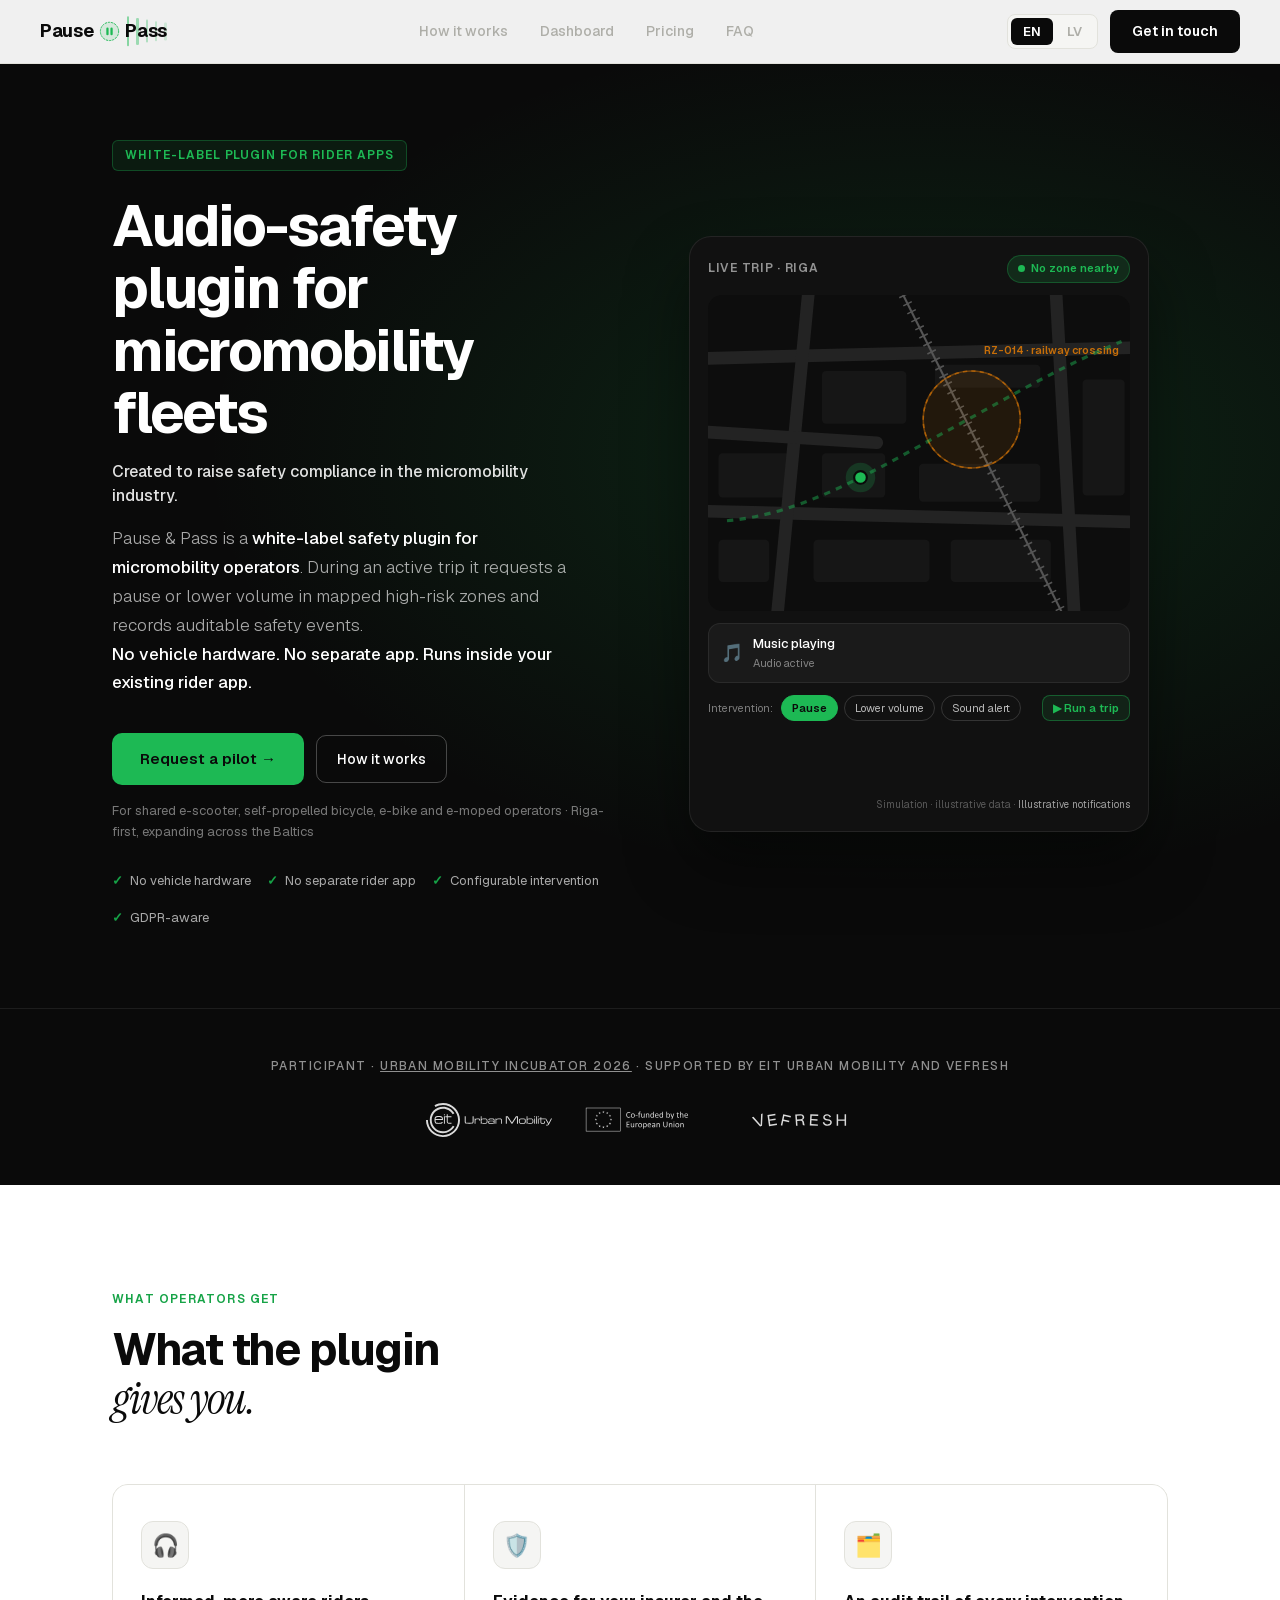
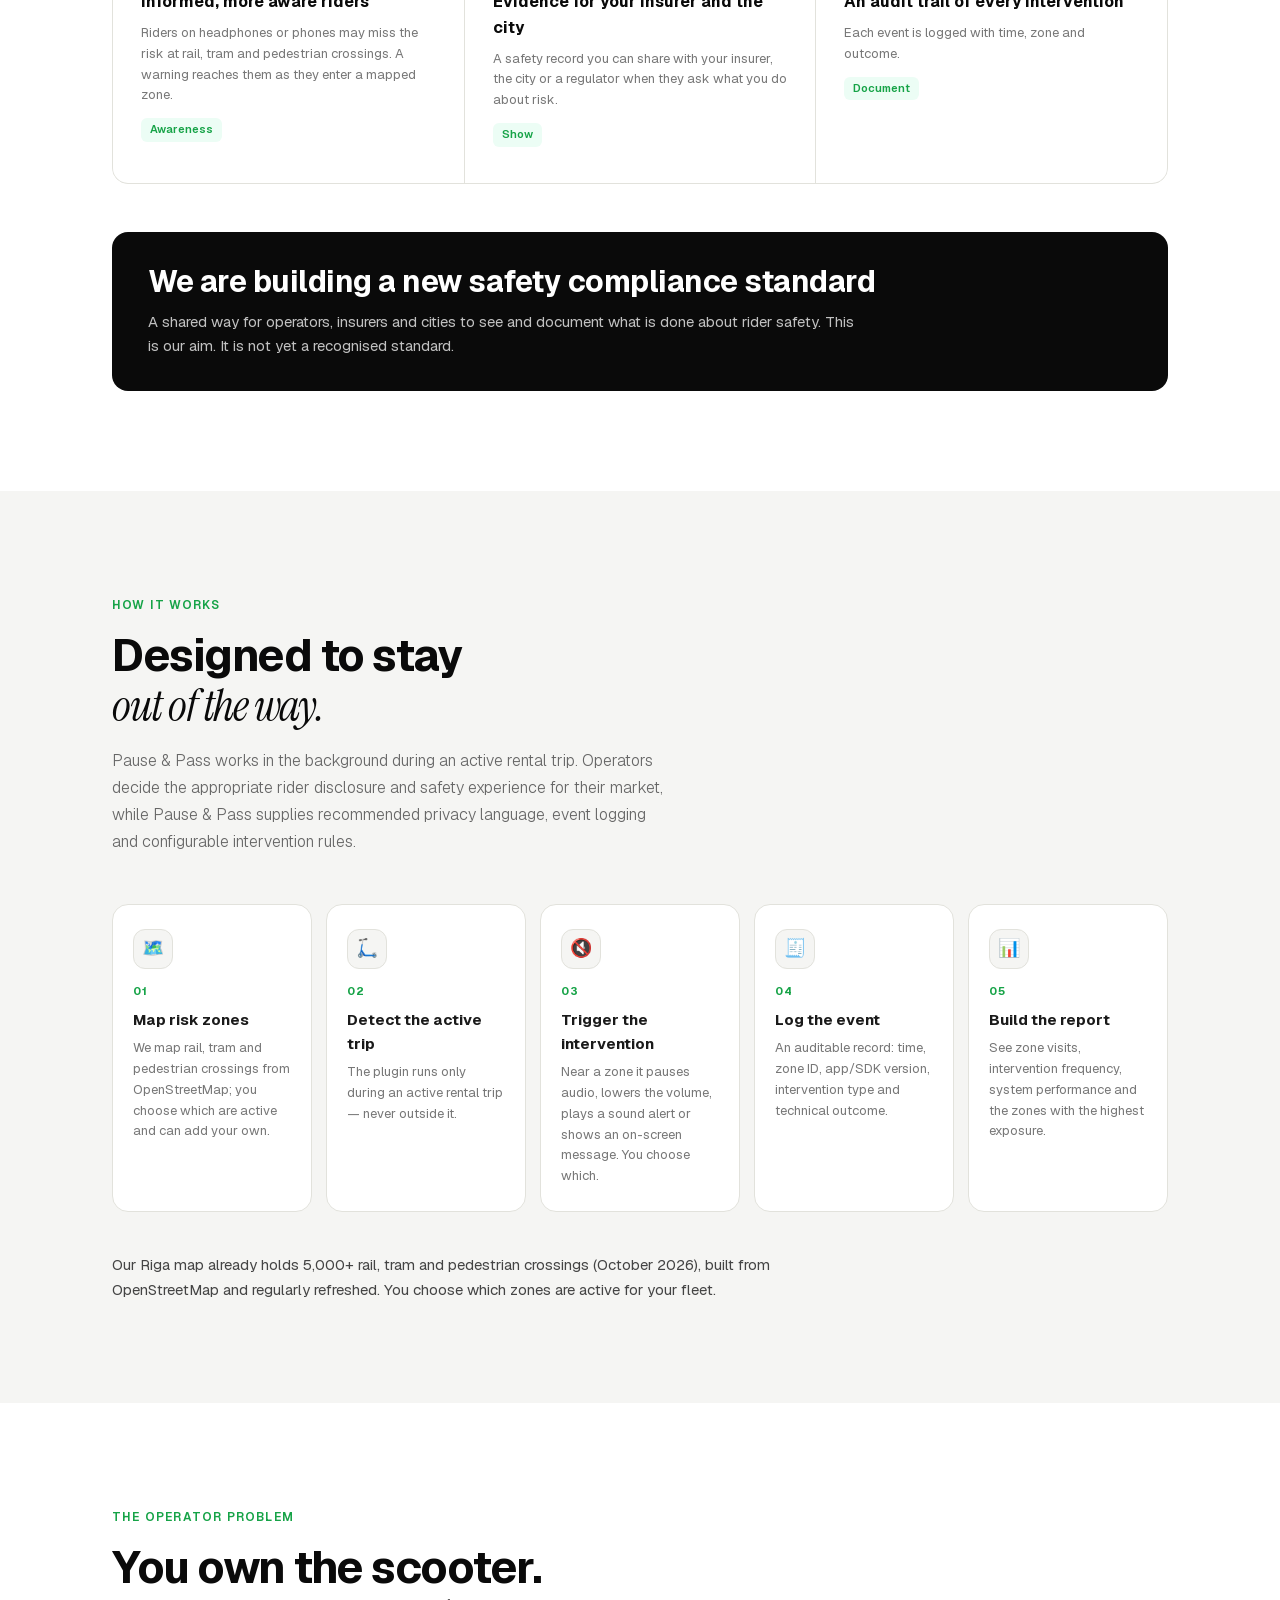
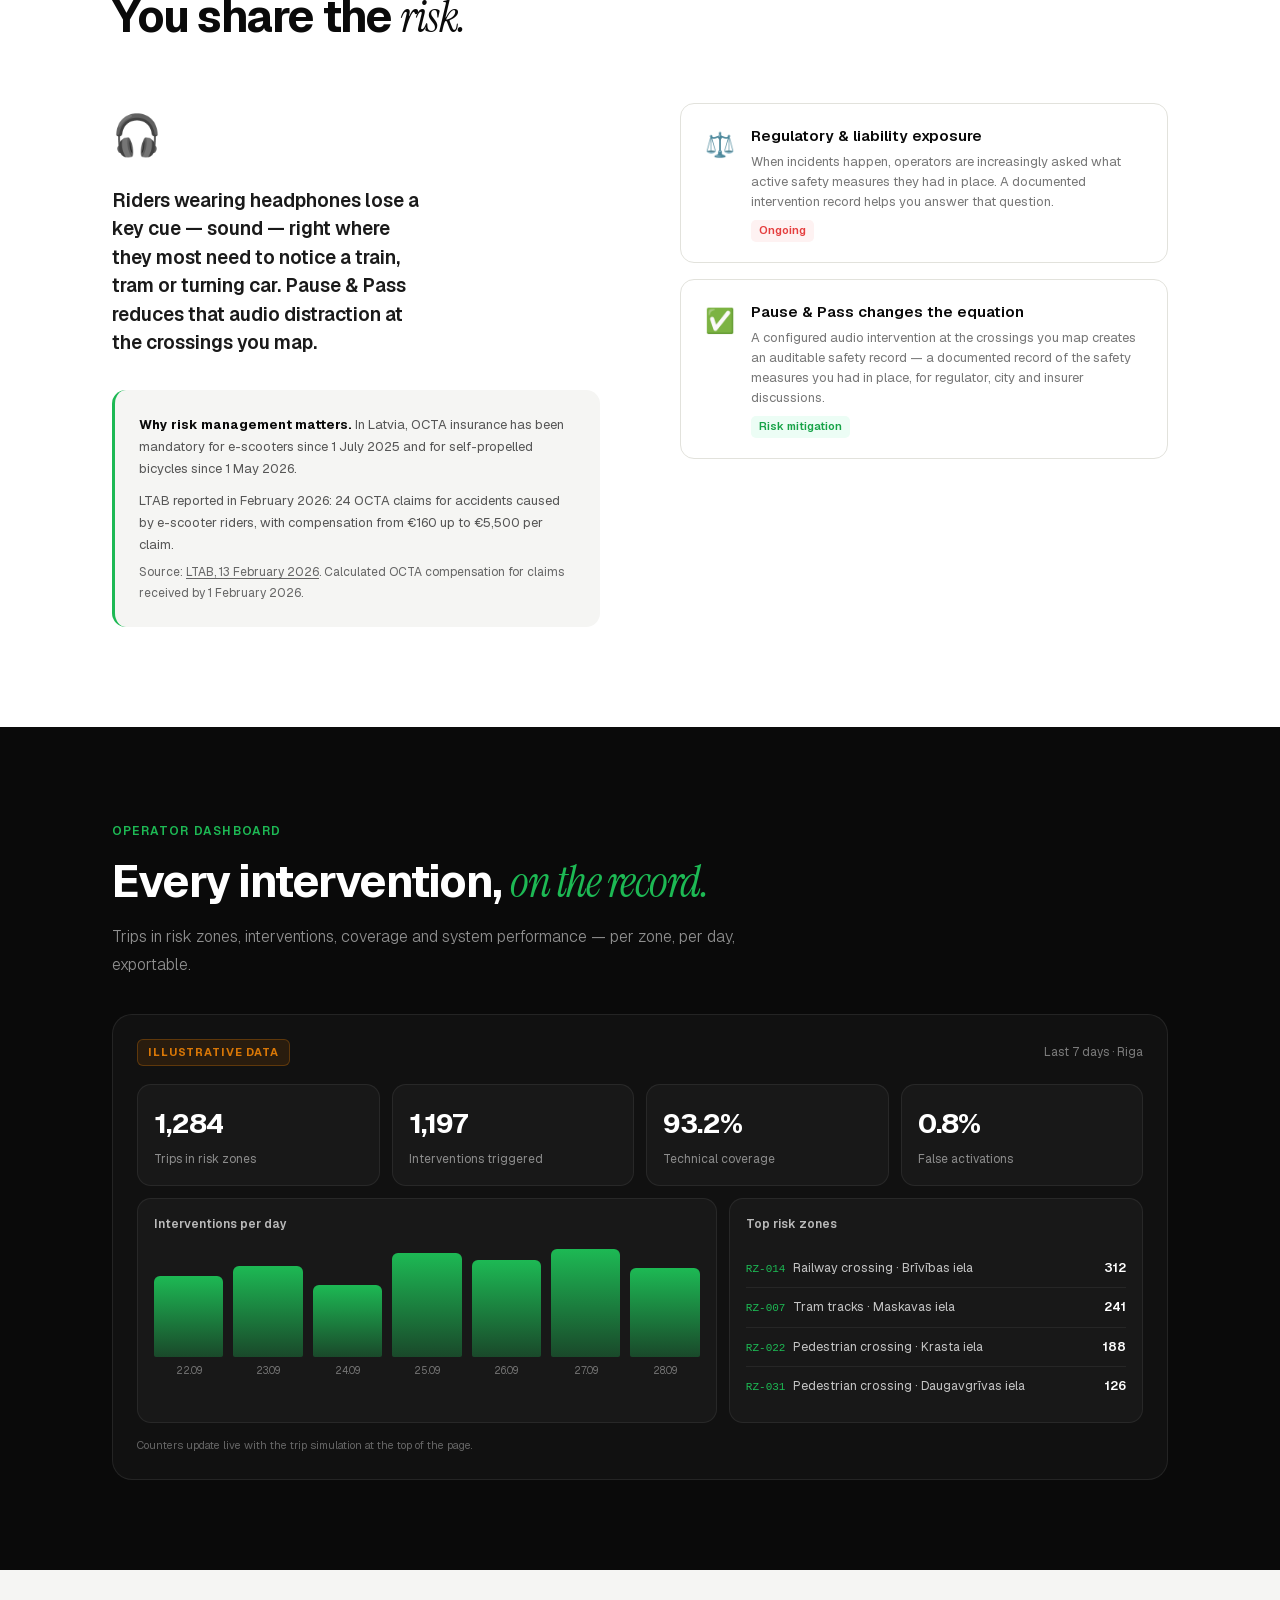
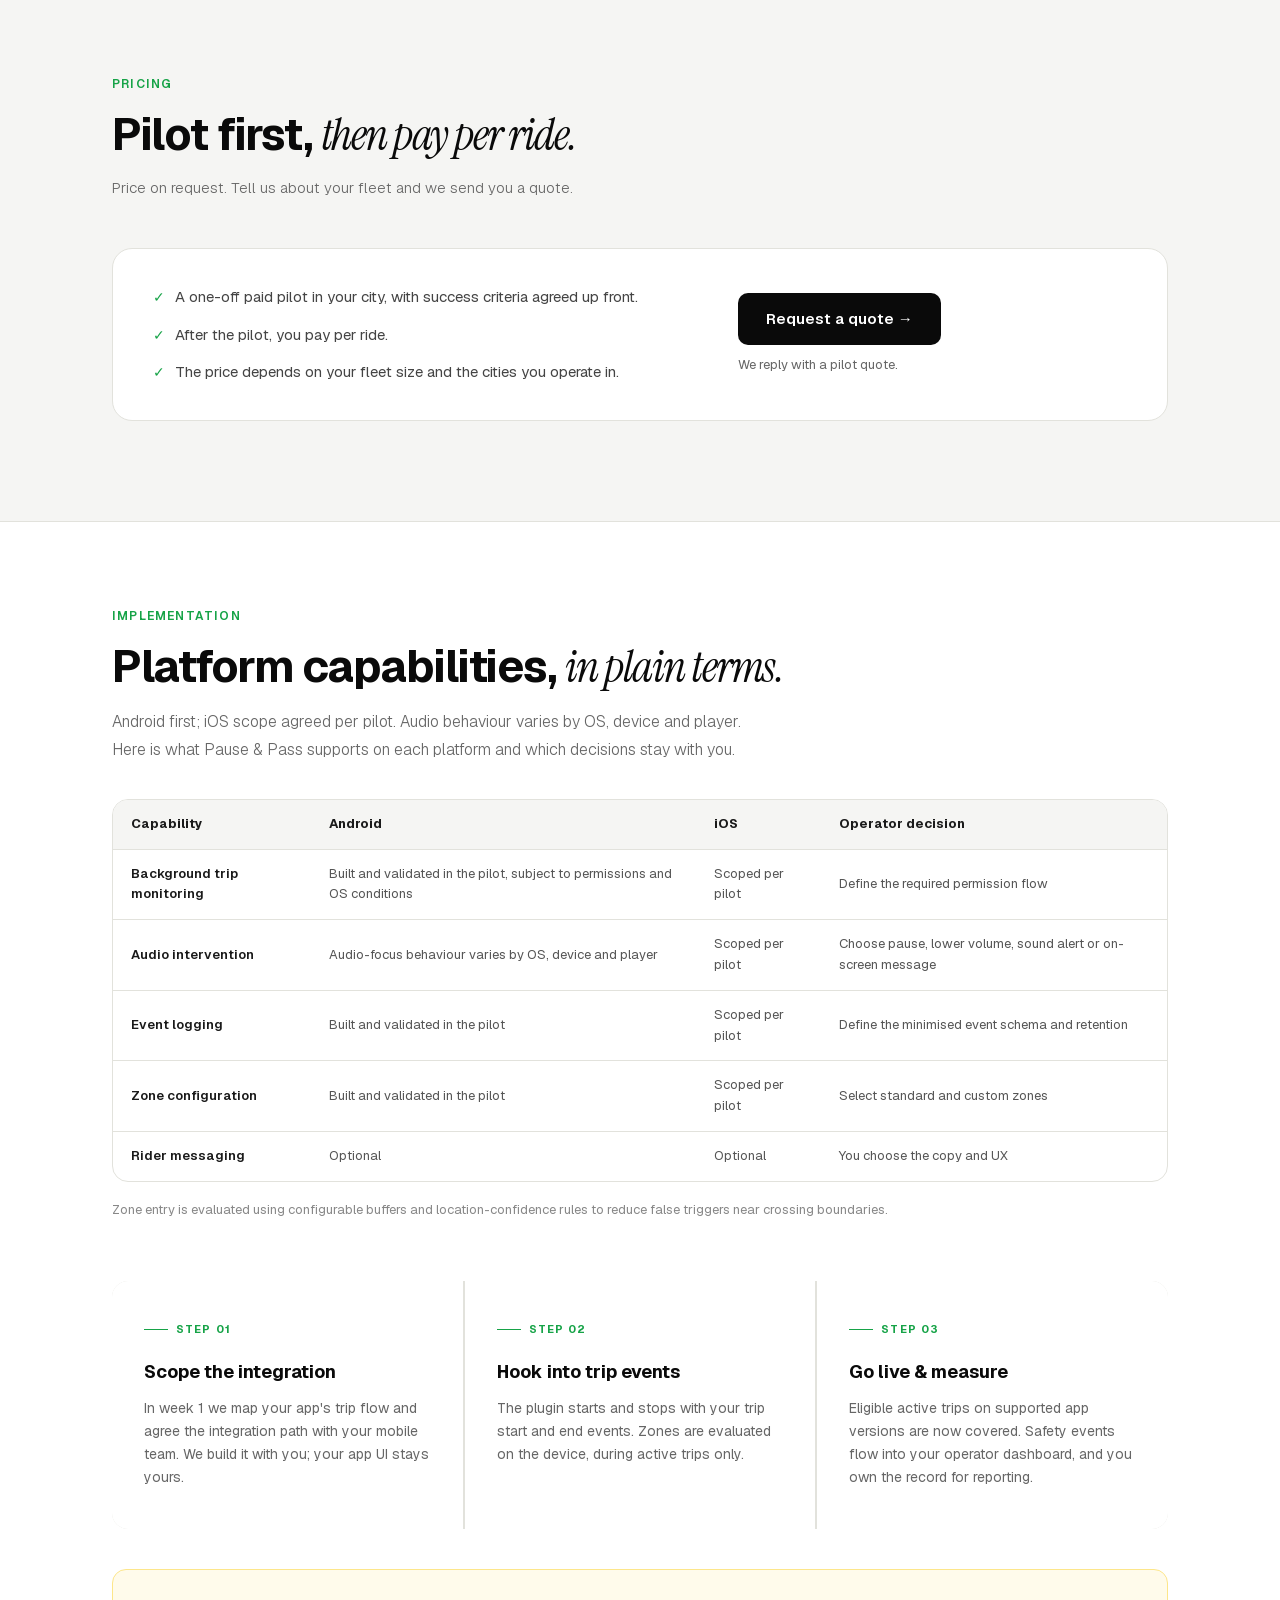
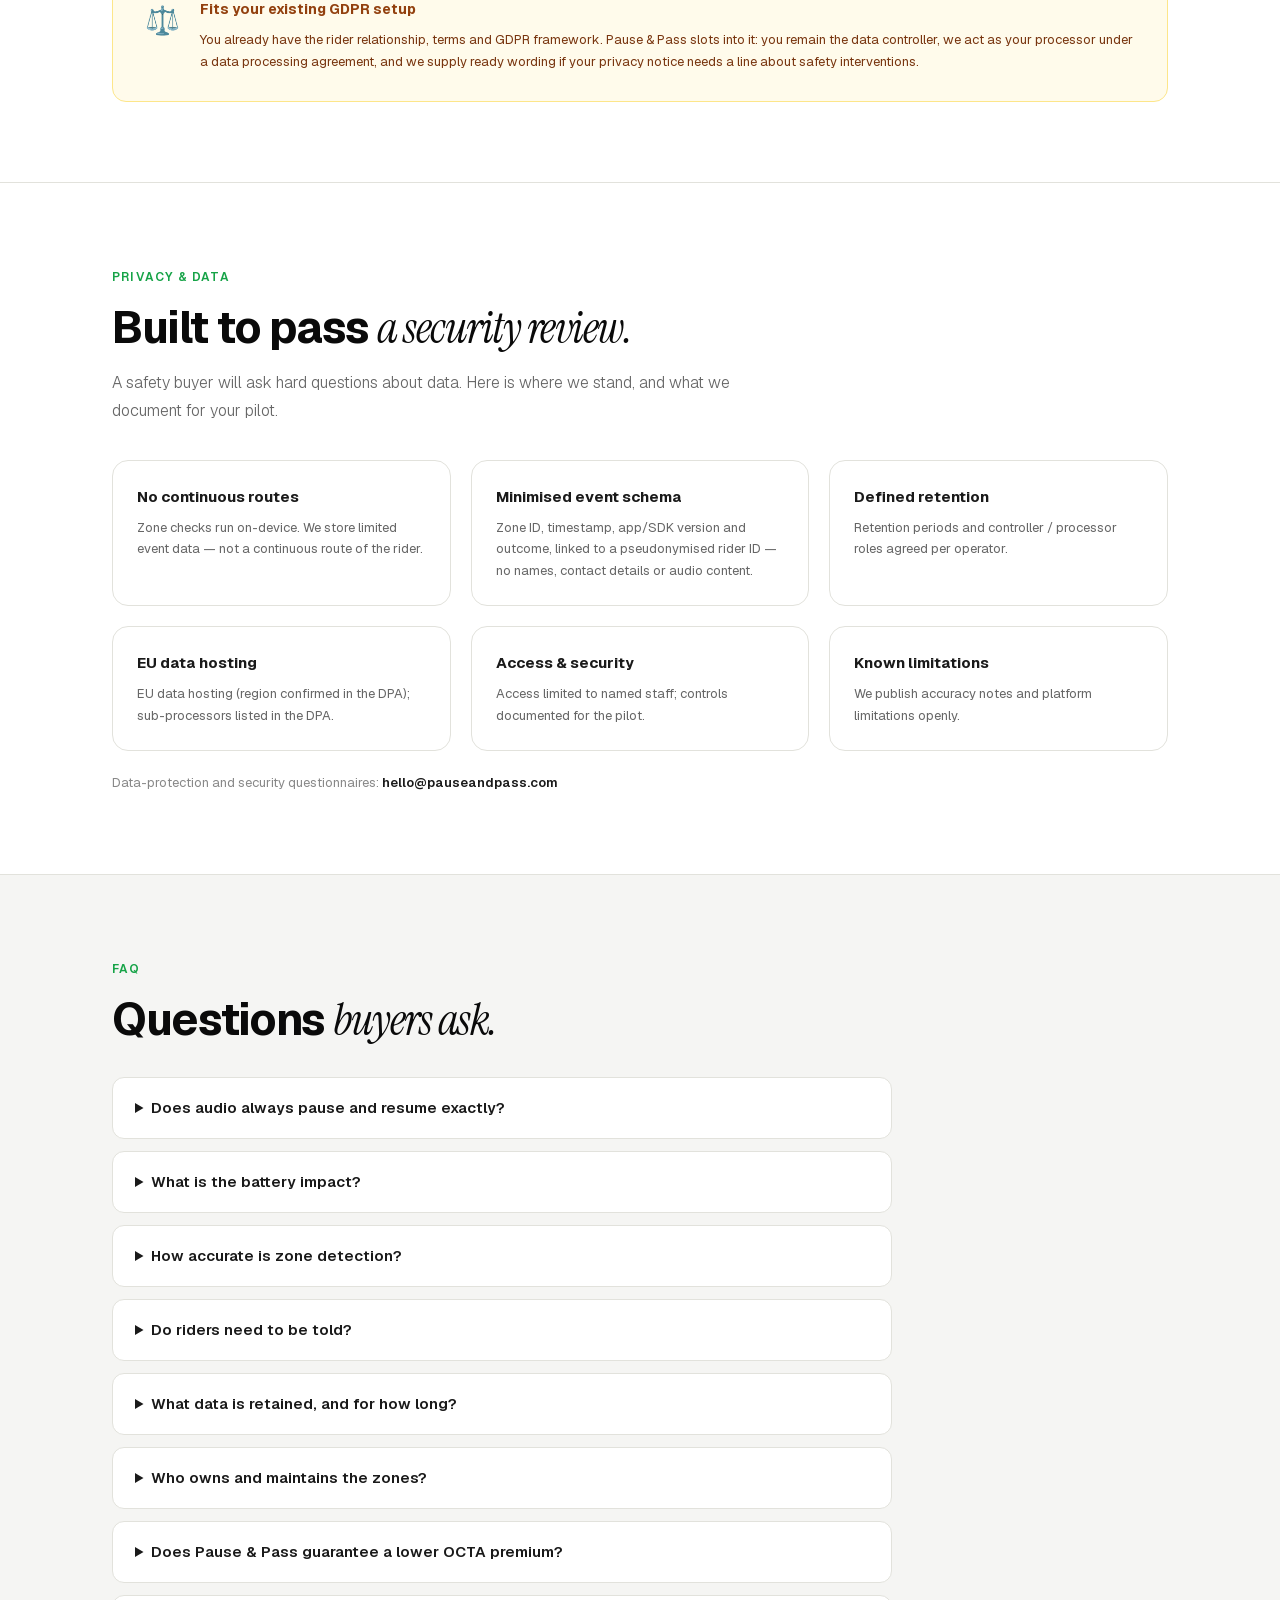
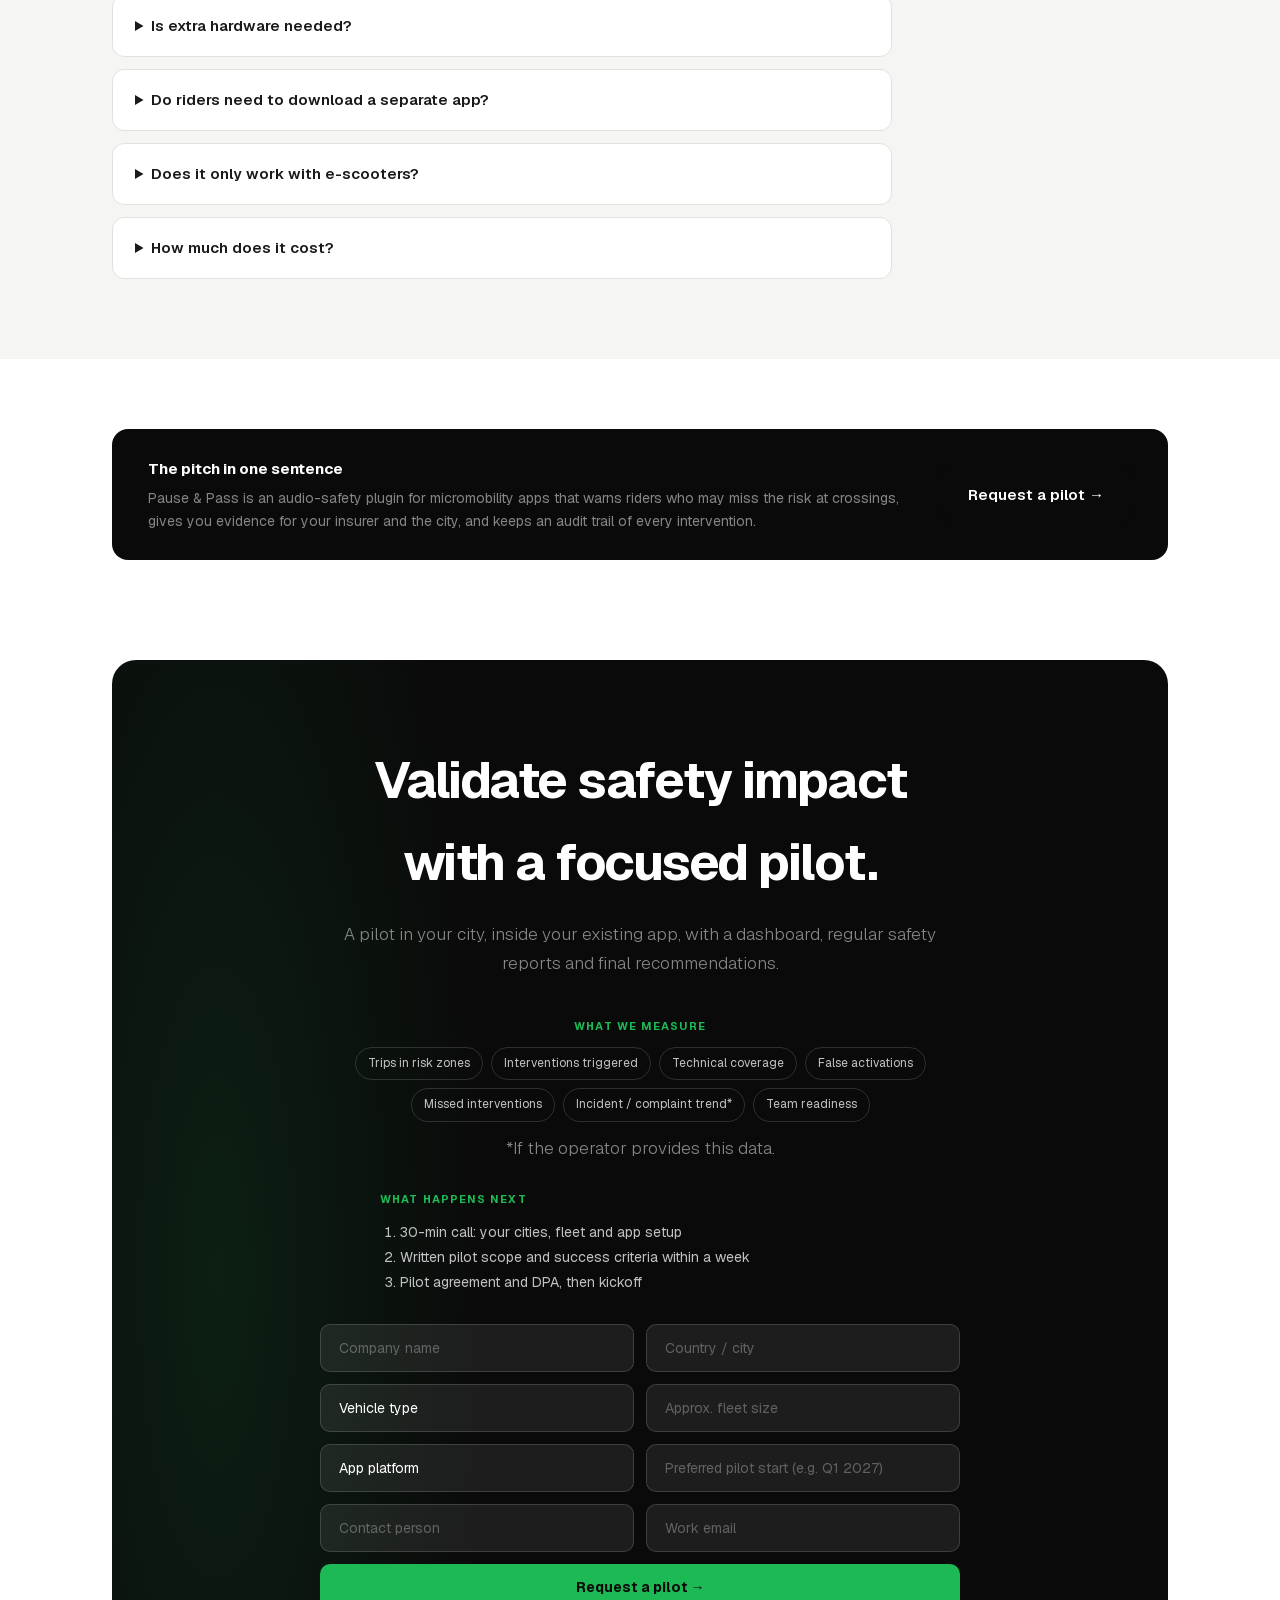
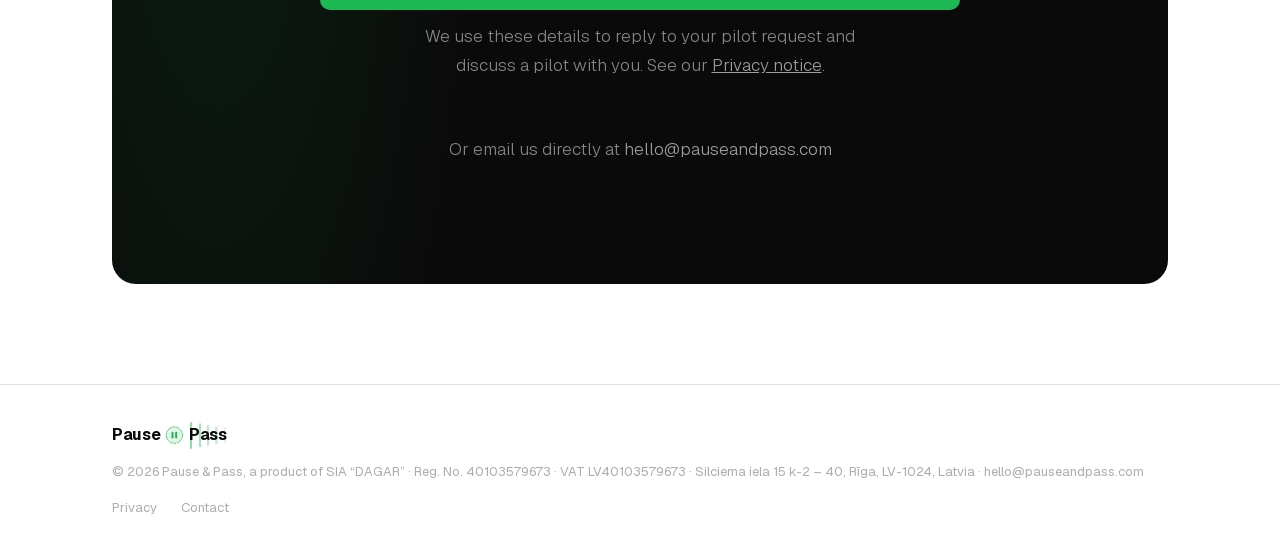
==== commit 253330f0: "Deck alignment, final four: section heading, LV vision, trust1, one-sentence pitch - ben_h2a/b: 'Wha" ====
--- a/index.html
+++ b/index.html
@@ -966,7 +966,7 @@
         <p class="hero-note" style="margin-top:16px;" data-i18n="hero_note">For shared e-scooter, self-propelled bicycle, e-bike and e-moped operators · Riga-first, expanding across the Baltics</p>
 
         <div style="display:flex;gap:16px;margin-top:28px;flex-wrap:wrap;">
-          <div style="display:flex;align-items:center;gap:7px;font-size:13px;color:#555;"><span style="color:var(--green2);font-weight:700;">✓</span> <span data-i18n="trust1">White-label plugin</span></div>
+          <div style="display:flex;align-items:center;gap:7px;font-size:13px;color:#555;"><span style="color:var(--green2);font-weight:700;">✓</span> <span data-i18n="trust1">No vehicle hardware</span></div>
           <div style="display:flex;align-items:center;gap:7px;font-size:13px;color:#555;"><span style="color:var(--green2);font-weight:700;">✓</span> <span data-i18n="trust2">No separate rider app</span></div>
           <div style="display:flex;align-items:center;gap:7px;font-size:13px;color:#555;"><span style="color:var(--green2);font-weight:700;">✓</span> <span data-i18n="trust3">Configurable intervention</span></div>
           <div style="display:flex;align-items:center;gap:7px;font-size:13px;color:#555;"><span style="color:var(--green2);font-weight:700;">✓</span> <span data-i18n="trust4">GDPR-aware</span></div>
@@ -1028,7 +1028,7 @@
 <section class="benefits-section" id="benefits">
   <div class="container">
     <div class="section-eyebrow" data-i18n="ben_eyebrow">What operators get</div>
-    <h2 class="section-h2"><span data-i18n="ben_h2a">Awareness. Show.</span><br/><em data-i18n="ben_h2b">Document.</em></h2>
+    <h2 class="section-h2"><span data-i18n="ben_h2a">What the plugin</span><br/><em data-i18n="ben_h2b">gives you.</em></h2>
 
     <div class="benefits-grid reveal">
       <div class="benefit-card">
@@ -1374,7 +1374,7 @@
     <div class="reveal" style="background:#0A0A0A;border-radius:16px;padding:28px 36px;display:flex;align-items:center;gap:24px;flex-wrap:wrap;">
       <div style="flex:1;min-width:280px;">
         <div style="font-size:15px;font-weight:700;color:#fff;margin-bottom:6px;" data-i18n="icp_pitch_label">The pitch in one sentence</div>
-        <div style="font-size:14px;color:rgba(255,255,255,0.5);line-height:1.6;" data-i18n="icp_pitch_body">Pause &amp; Pass helps micromobility operators control distraction risk where it matters most, measure preventive interventions and build an auditable safety record for better operational and insurance-risk decisions.</div>
+        <div style="font-size:14px;color:rgba(255,255,255,0.5);line-height:1.6;" data-i18n="icp_pitch_body">Pause &amp; Pass is an audio-safety plugin for micromobility apps that warns riders who may miss the risk at crossings, gives you evidence for your insurer and the city, and keeps an audit trail of every intervention.</div>
       </div>
       <a href="#contact" class="btn-hero" style="white-space:nowrap;flex-shrink:0;" data-i18n="icp_pitch_cta">Request a pilot →</a>
     </div>
@@ -1544,7 +1544,7 @@
     hero_sub: 'Pause & Pass is a <strong>white-label safety plugin for micromobility operators</strong>. During an active trip it requests a pause or lower volume in mapped high-risk zones and records auditable safety events.<br/><strong>No vehicle hardware. No separate app. Runs inside your existing rider app.</strong>',
     hero_cta1: 'Request a pilot →', hero_cta2: 'How it works',
     hero_note: 'For shared e-scooter, self-propelled bicycle, e-bike and e-moped operators · Riga-first, expanding across the Baltics',
-    trust1: 'White-label plugin', trust2: 'No separate rider app',
+    trust1: 'No vehicle hardware', trust2: 'No separate rider app',
     trust3: 'Configurable intervention', trust4: 'GDPR-aware',
     // Stats — defensible product facts (no unverified external statistics)
     // Problem
@@ -1571,7 +1571,7 @@
     gdpr_body: 'You already have the rider relationship, terms and GDPR framework. Pause & Pass slots into it: you remain the data controller, we act as your processor under a data processing agreement, and we supply ready wording if your privacy notice needs a line about safety interventions.',
     // Benefits
     ben_eyebrow: 'What operators get',
-    ben_h2a: 'Awareness. Show.', ben_h2b: 'Document.',
+    ben_h2a: 'What the plugin', ben_h2b: 'gives you.',
     pv1_t: 'Informed, more aware riders', pv1_b: 'Riders on headphones or phones may miss the risk at rail, tram and pedestrian crossings. A warning reaches them as they enter a mapped zone.', pv1_tag: 'Awareness',
     pv3_t: 'An audit trail of every intervention', pv3_b: 'Each event is logged with time, zone and outcome.', pv3_tag: 'Document',
     pv4_t: 'Evidence for your insurer and the city', pv4_b: 'A safety record you can share with your insurer, the city or a regulator when they ask what you do about risk.', pv4_tag: 'Show',
@@ -1606,7 +1606,7 @@
     contact_sub: "We're happy to answer any questions about Pause & Pass.",
     // Ideal customer profiles
     icp_pitch_label: 'The pitch in one sentence',
-    icp_pitch_body: 'Pause & Pass helps micromobility operators control distraction risk where it matters most, measure preventive interventions and build an auditable safety record for better operational and insurance-risk decisions.',
+    icp_pitch_body: 'Pause & Pass is an audio-safety plugin for micromobility apps that warns riders who may miss the risk at crossings, gives you evidence for your insurer and the city, and keeps an audit trail of every intervention.',
     icp_pitch_cta: 'Request a pilot →',
     // Where it fits (competitive)
     // Implementation (capability matrix)
@@ -1723,7 +1723,7 @@
     hero_sub: 'Pause & Pass ir <strong>white-label drošības spraudnis mikromobilitātes operatoriem</strong>. Aktīva brauciena laikā tas pieprasa pauzēt audio vai samazināt skaļumu kartētās augsta riska zonās un reģistrē auditējamus drošības notikumus.<br/><strong>Bez transportlīdzekļa aparatūras. Bez atsevišķas lietotnes. Darbojas jūsu esošajā braucēju lietotnē.</strong>',
     hero_cta1: 'Pieteikt pilotprojektu →', hero_cta2: 'Kā tas darbojas',
     hero_note: 'Elektrisko skrejriteņu, pašgājēju velosipēdu, e-velosipēdu un e-mopēdu koplietošanas operatoriem · Rīga pirmā, paplašināmies Baltijā',
-    trust1: 'White-label spraudnis', trust2: 'Bez atsevišķas lietotnes braucējam',
+    trust1: 'Bez transportlīdzekļa aparatūras', trust2: 'Bez atsevišķas lietotnes braucējam',
     trust3: 'Konfigurējama intervence', trust4: 'Veidots, ņemot vērā VDAR',
     // Stats — patiesi produkta fakti (bez nepamatotas statistikas)
     // Problem
@@ -1750,7 +1750,7 @@
     gdpr_body: 'Jums jau ir attiecības ar braucēju, lietošanas noteikumi un VDAR ietvars. Pause & Pass tajā iekļaujas: jūs paliekat datu pārzinis, mēs darbojamies kā jūsu apstrādātājs saskaņā ar datu apstrādes līgumu un sagatavojam formulējumu, ja privātuma paziņojumā jāpievieno rindiņa par drošības intervencēm.',
     // Benefits
     ben_eyebrow: 'Ko iegūst operators',
-    ben_h2a: 'Informētība. Parādīt.', ben_h2b: 'Dokumentēt.',
+    ben_h2a: 'Ko jums dod', ben_h2b: 'spraudnis.',
     pv1_t: 'Informēti un uzmanīgāki braucēji', pv1_b: 'Braucēji, kas lieto austiņas vai tālruni, var nepamanīt risku pie dzelzceļa pārbrauktuvēm, tramvaja sliežu šķērsojumiem un gājēju pārejām. Brīdinājums pienāk, tiklīdz braucējs iebrauc kartētā zonā.', pv1_tag: 'Informētība',
     pv3_t: 'Audita pēda katrai intervencei', pv3_b: 'Katram notikumam tiek reģistrēts laiks, zona un rezultāts.', pv3_tag: 'Dokumentēt',
     pv4_t: 'Pierādījumi apdrošinātājam un pilsētai', pv4_b: 'Drošības ieraksts, ko varat parādīt apdrošinātājam, pilsētai vai regulatoram, kad tie jautā, ko darāt riska mazināšanai.', pv4_tag: 'Parādīt',
@@ -1785,7 +1785,7 @@
     contact_sub: 'Labprāt atbildēsim uz jebkuriem jautājumiem par Pause & Pass.',
     // Ideālie klientu profili
     icp_pitch_label: 'Piedāvājums vienā teikumā',
-    icp_pitch_body: 'Pause & Pass palīdz mikromobilitātes operatoriem kontrolēt uzmanības novēršanas risku vietās, kur tas ir visbūtiskāk, izmērīt preventīvās intervences un izveidot auditējamu drošības vēsturi labākiem operacionālajiem un apdrošināšanas riska lēmumiem.',
+    icp_pitch_body: 'Pause & Pass ir audio drošības spraudnis mikromobilitātes lietotnēm, kas brīdina braucējus, kuri šķērsošanas vietās var nepamanīt risku, dod jums pierādījumus apdrošinātājam un pilsētai un saglabā audita pēdu katrai intervencei.',
     icp_pitch_cta: 'Pieteikt pilotprojektu →',
     // Kur tas iekļaujas (konkurenti)
     // Ieviešana (capability matrix)
@@ -1884,8 +1884,8 @@
     notif_ped_body: 'Gājēju pāreja: pievērsiet uzmanību gājējiem un satiksmei!',
     notif_label: 'Ilustratīvi paziņojumi',
     // Deck alignment (2026-10-23)
-    vision_h2: 'Veidojam jaunu drošības prasību ievērošanas standartu',
-    vision_body: 'Mūsu mērķis ir vienots veids, kā operatori, apdrošinātāji un pilsētas var redzēt un dokumentēt, kas tiek darīts braucēju drošībai. Tas ir mūsu mērķis. Atzīts standarts tas vēl nav.',
+    vision_h2: 'Veidojam jaunu drošības prakses standartu',
+    vision_body: 'Vienots veids, kā operatori, apdrošinātāji un pilsētas var redzēt un dokumentēt, kas tiek darīts braucēju drošībai. Tas ir mūsu mērķis. Atzīts standarts tas vēl nav.',
     meta_title: 'Pause & Pass: audio drošības spraudnis mikromobilitātes flotēm',
     meta_desc: 'White-label spraudnis mikromobilitātes braucēju lietotnēm: kartētās riska zonās aptur vai samazina audio un saglabā audita pēdu katrai intervencei.',
   }
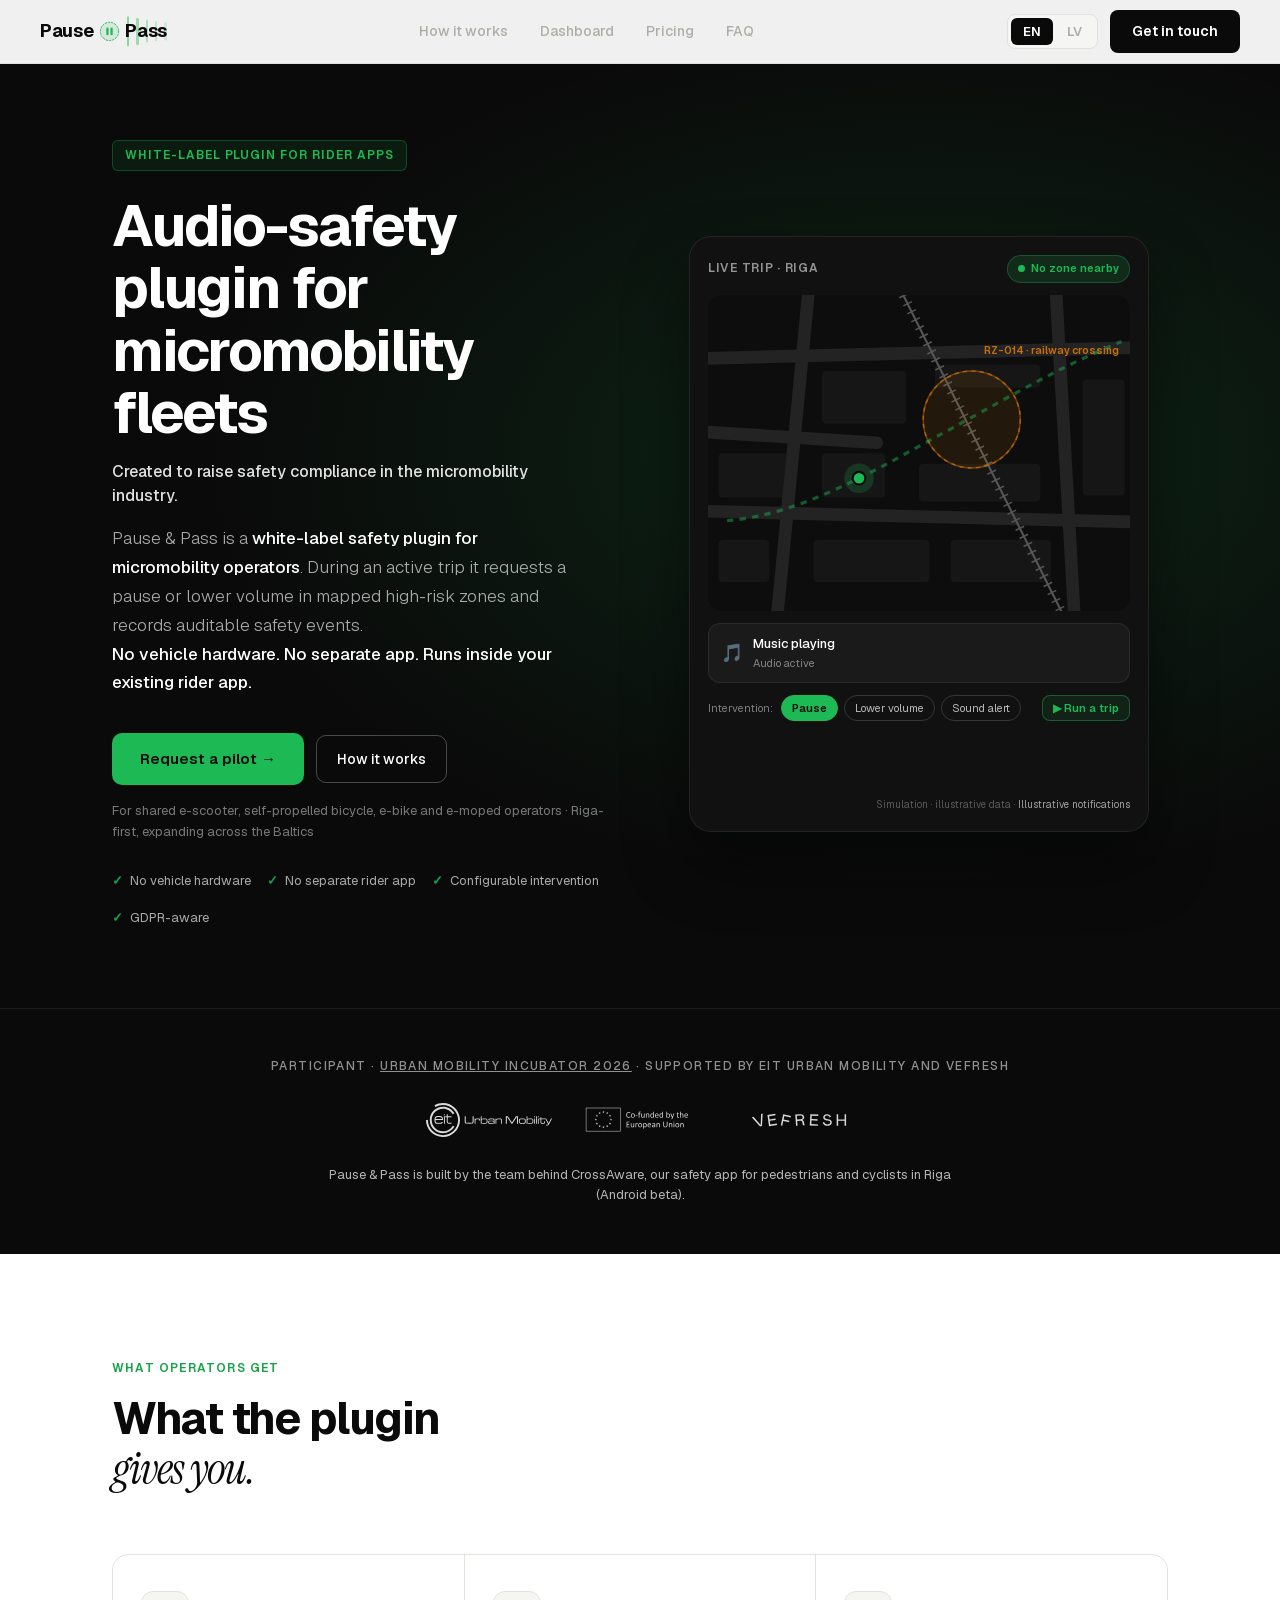
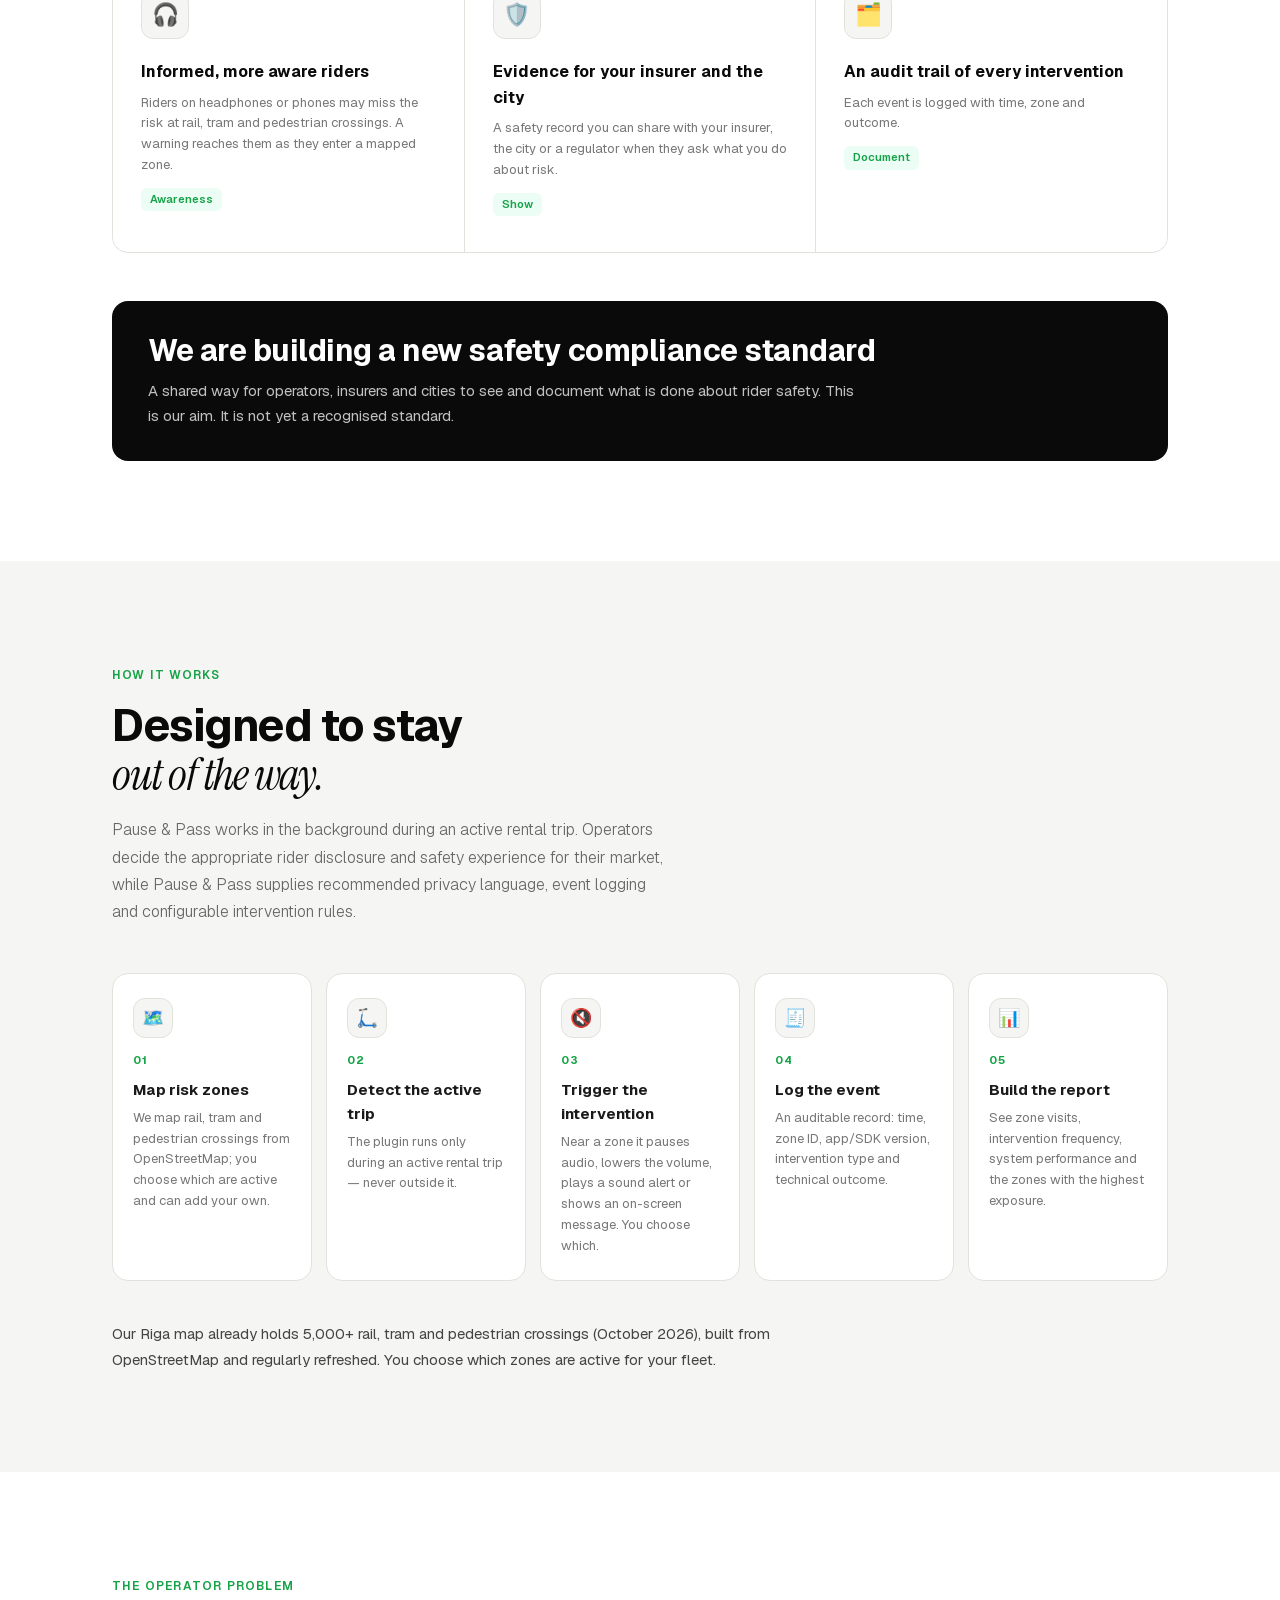
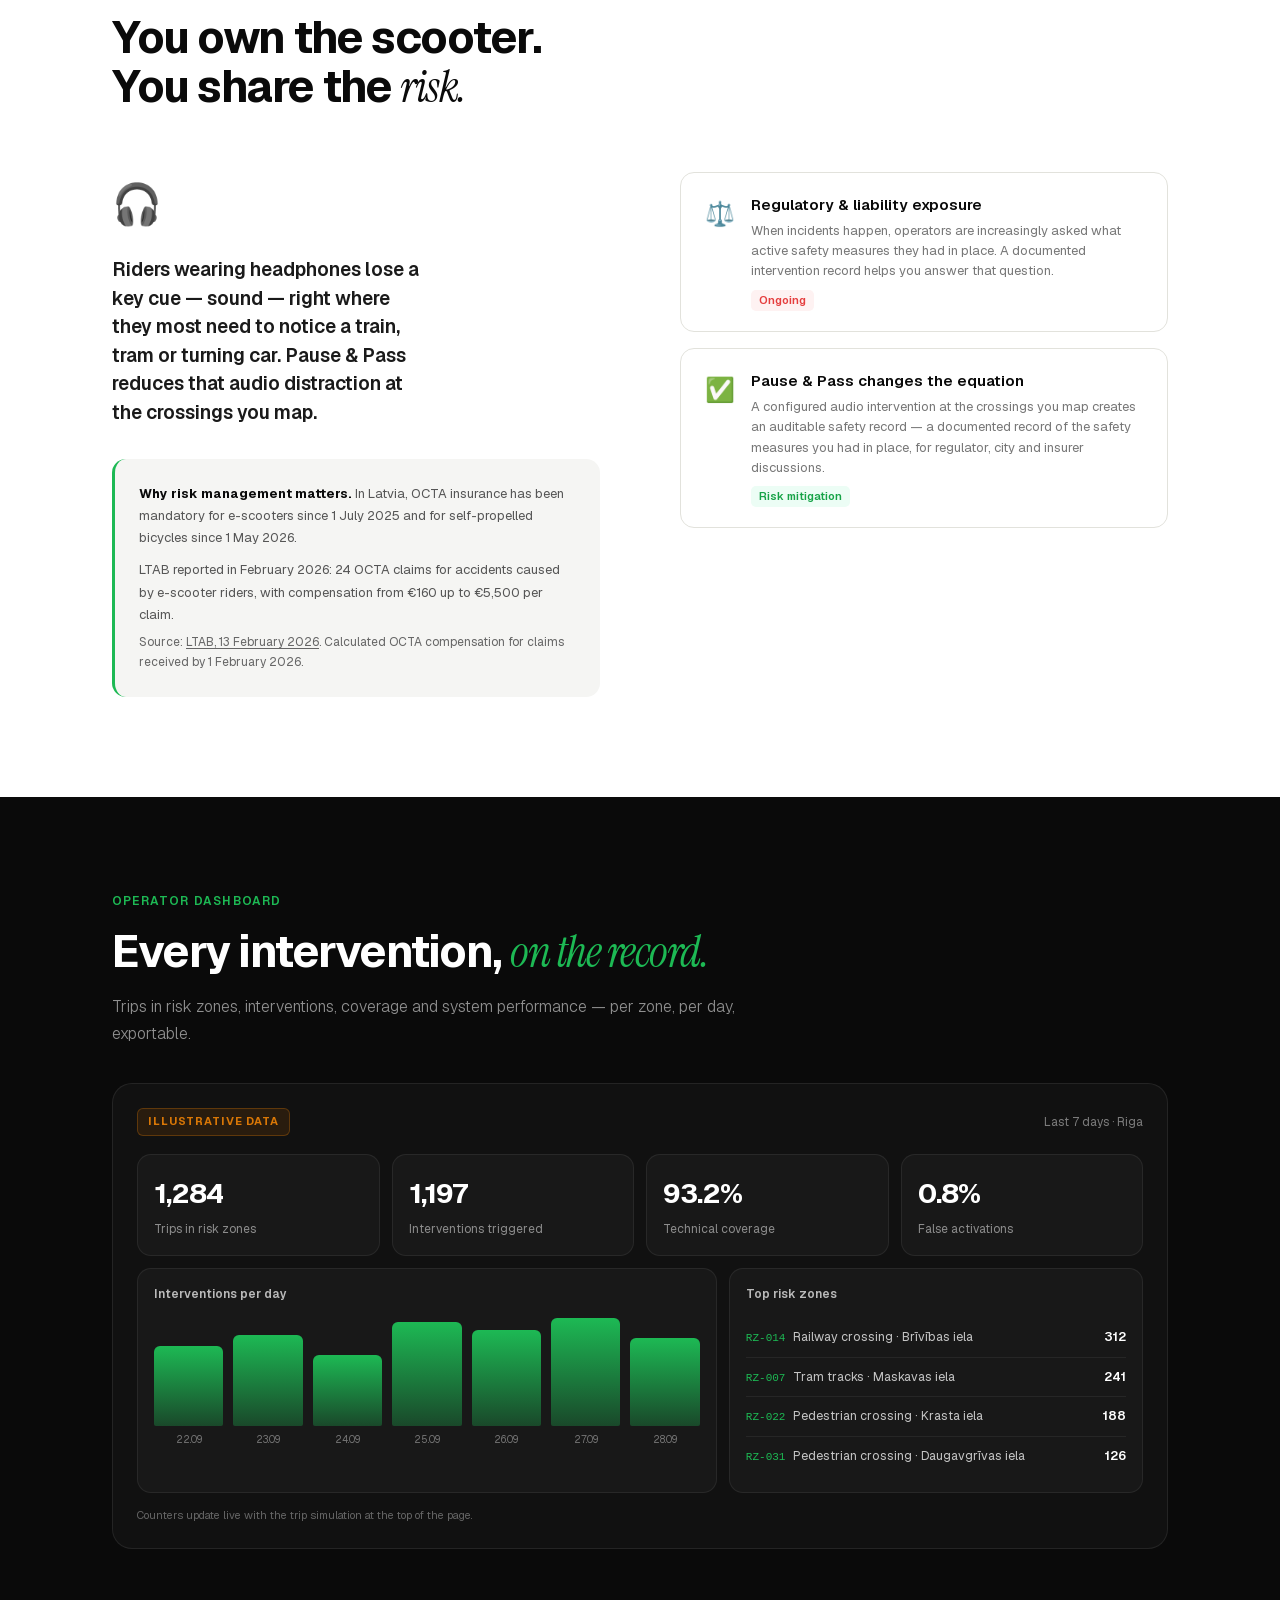
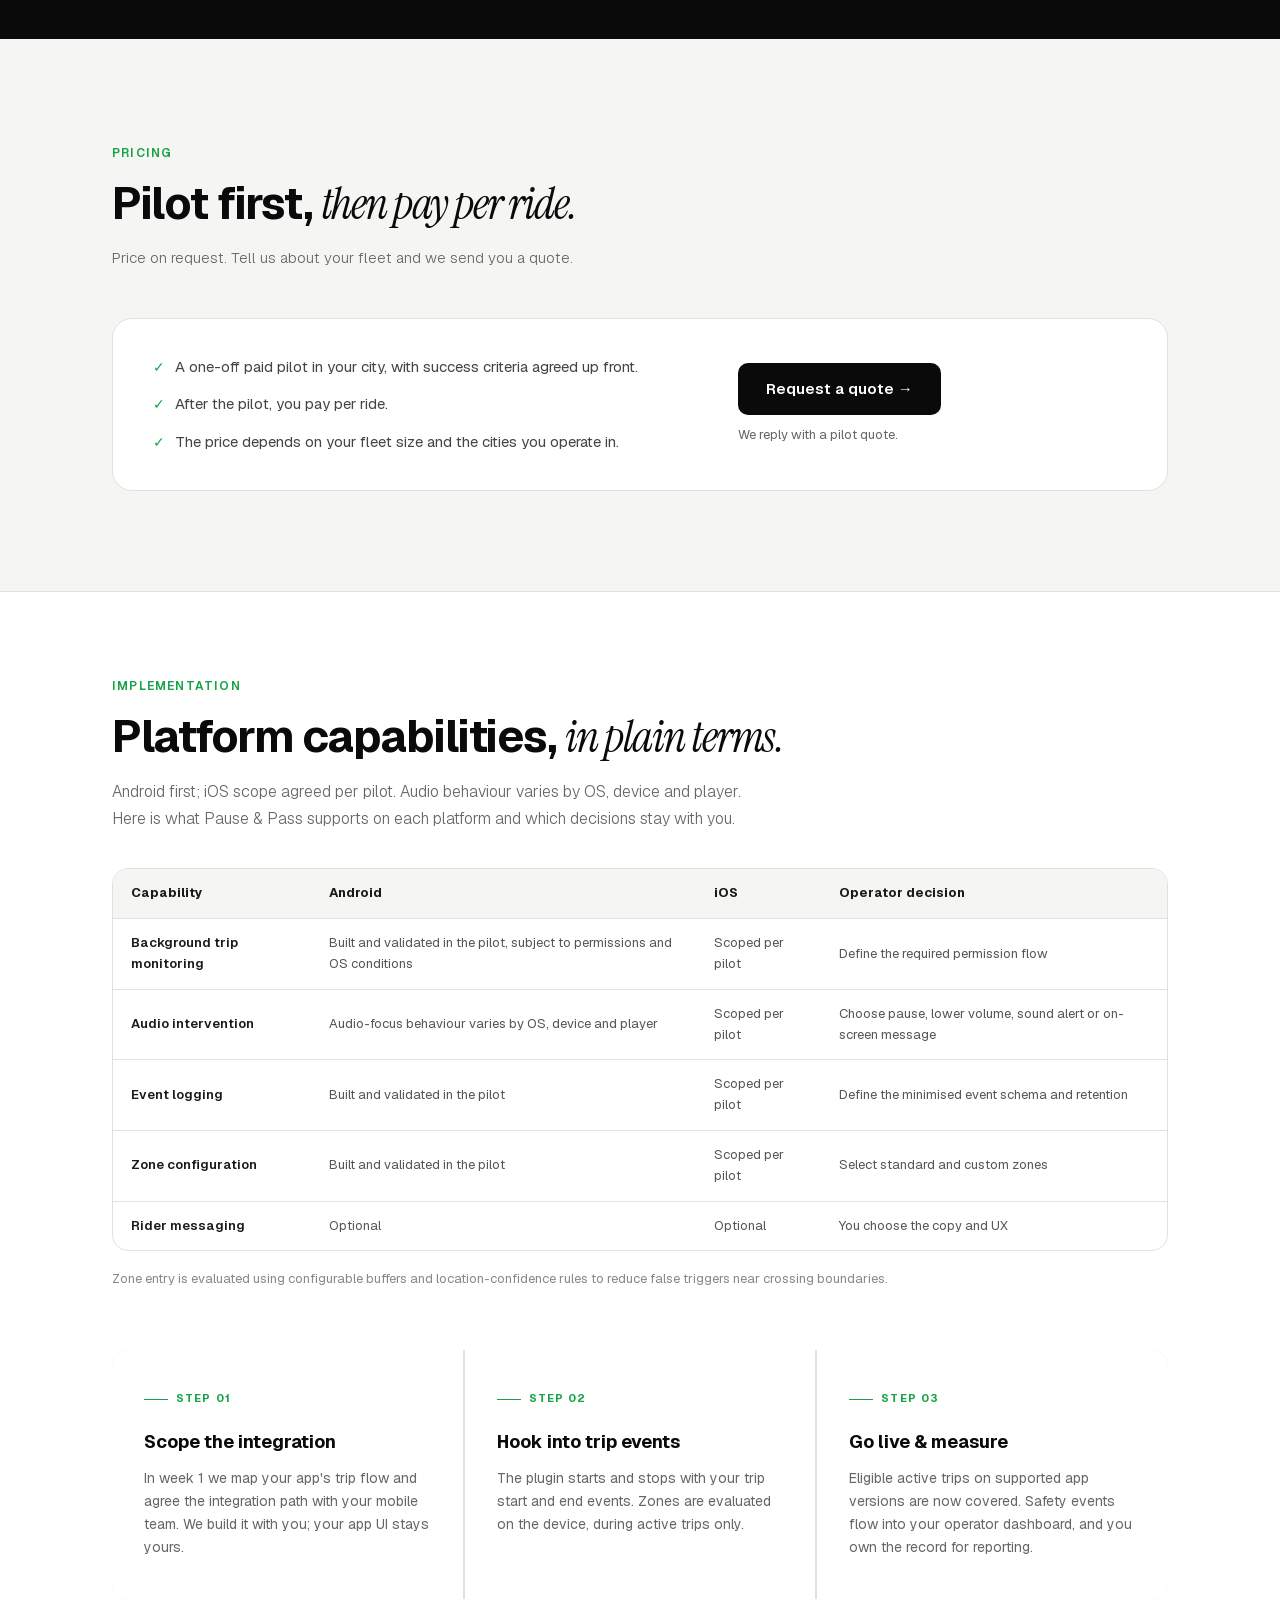
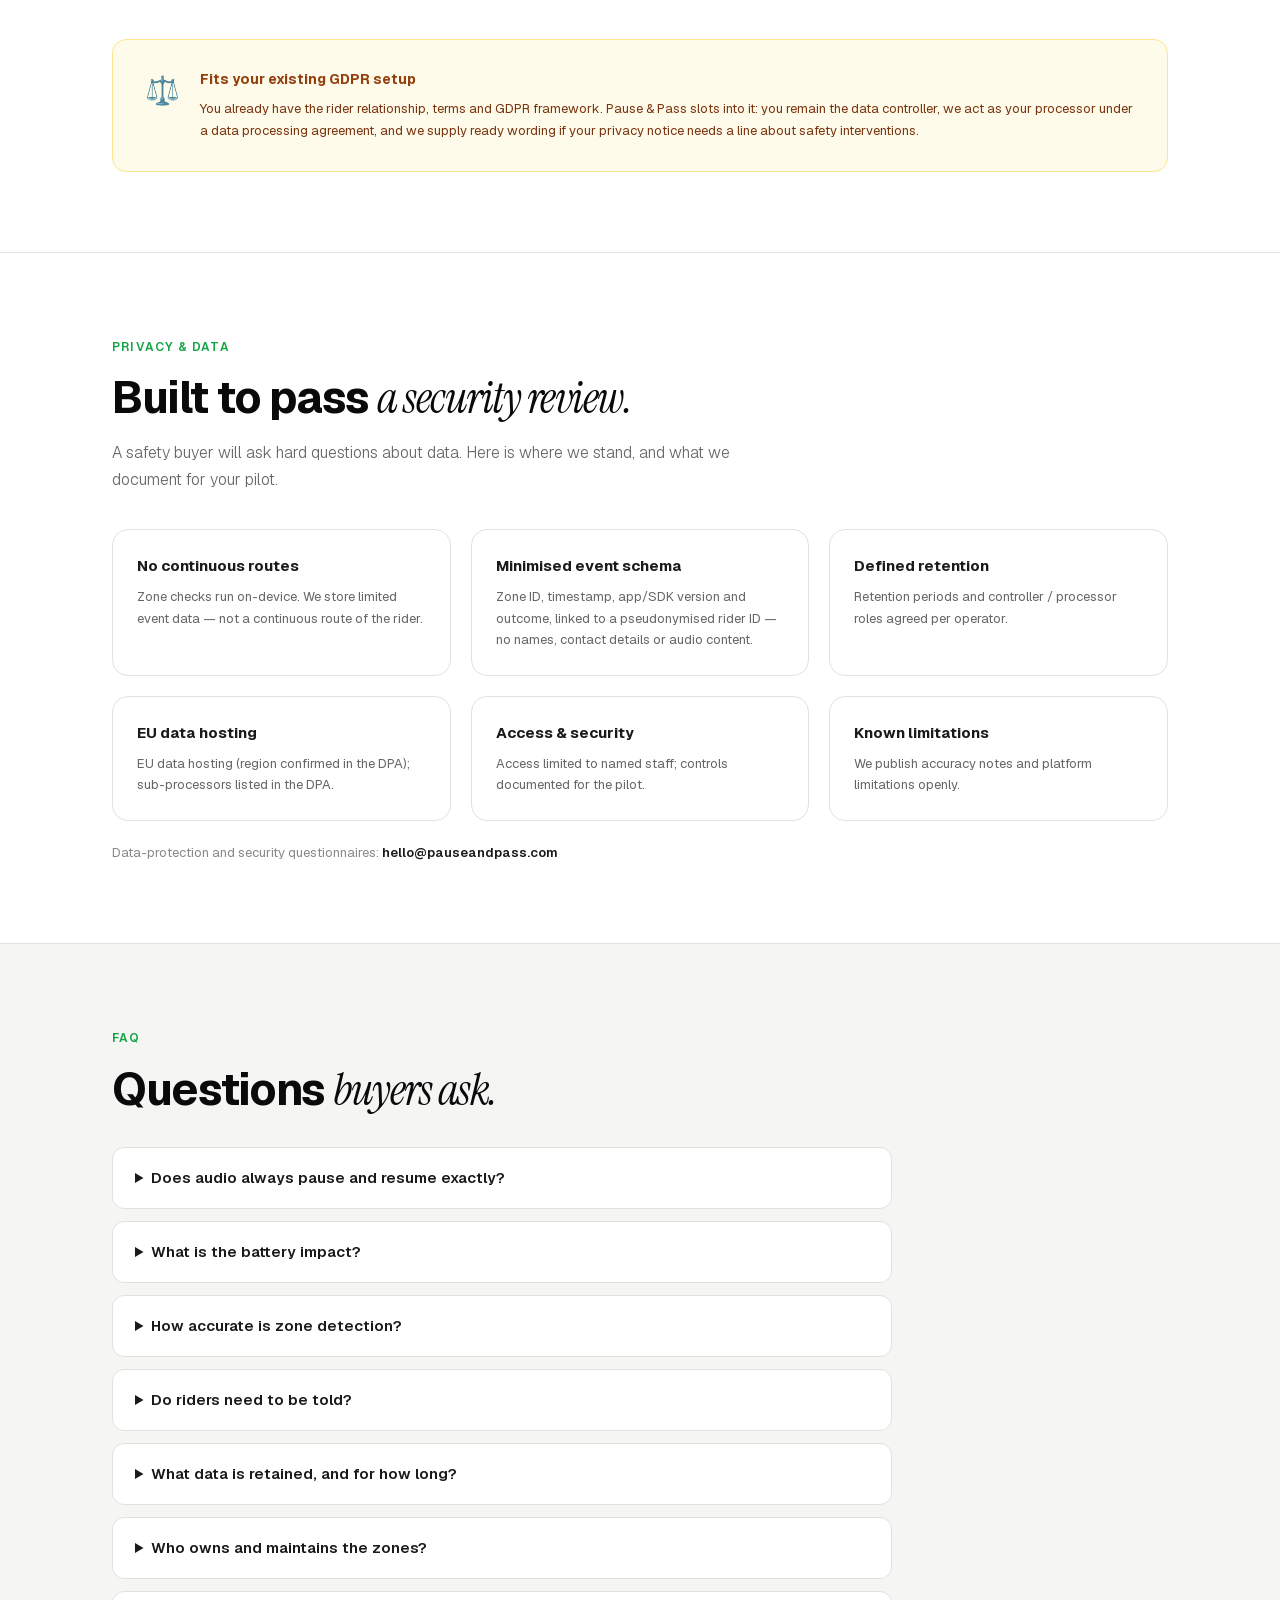
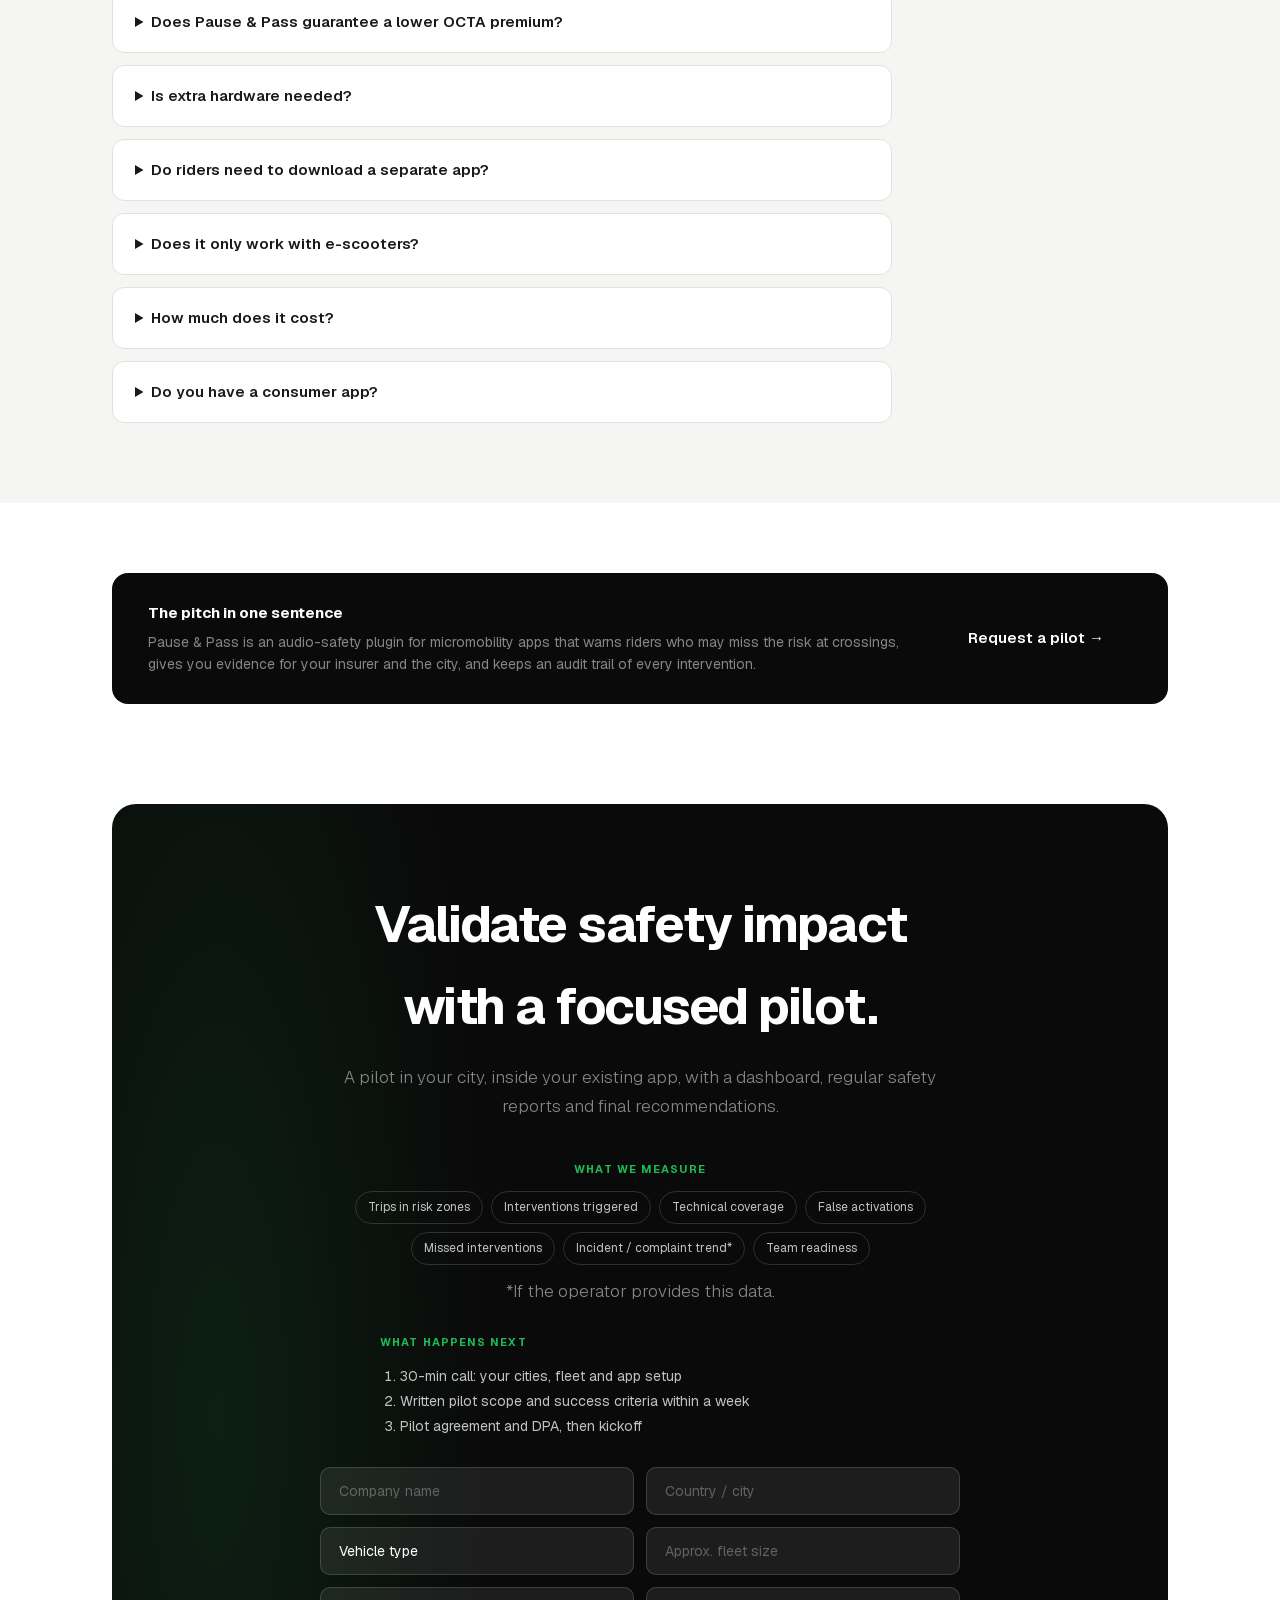
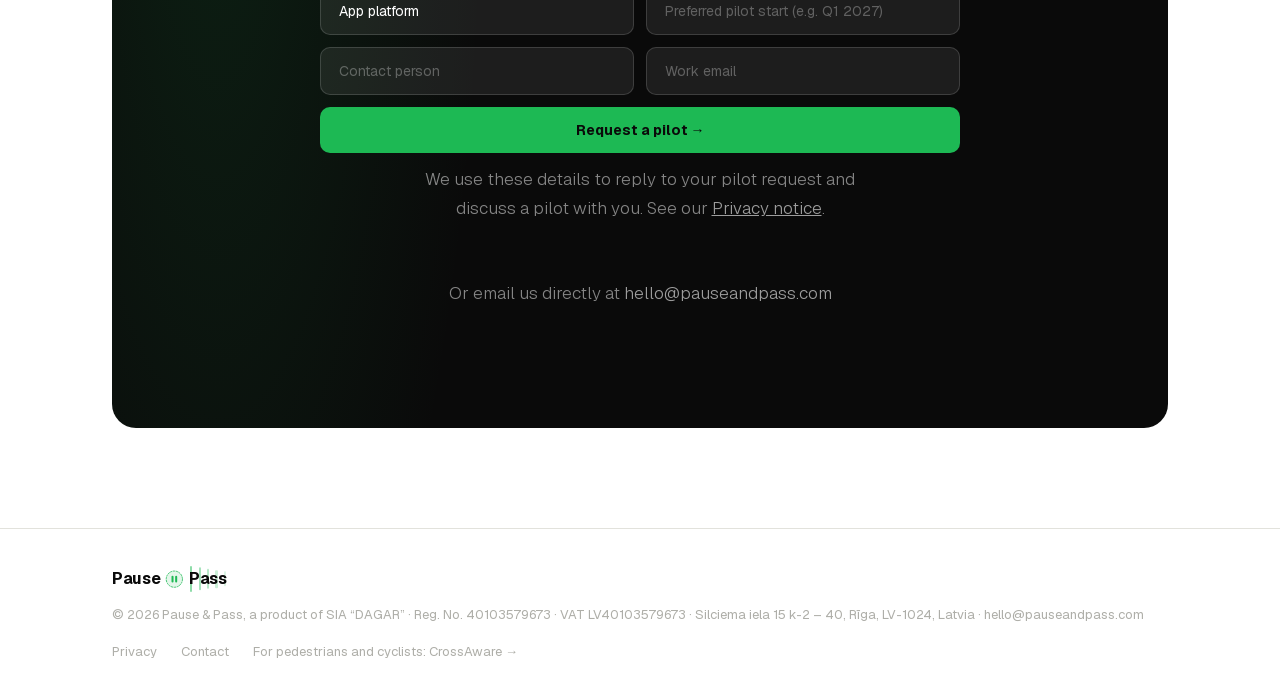
==== commit 7eae30aa: "Cross-reference to CrossAware; SIA DAGAR as one Organization node - Footer link footer_ca 'For pedes" ====
--- a/index.html
+++ b/index.html
@@ -45,7 +45,7 @@
       "url": "https://pauseandpass.com/",
       "email": "hello@pauseandpass.com",
       "logo": "https://pauseandpass.com/assets/logo/pauseandpass-logo.png",
-      "description": "White-label audio-safety plugin for shared micromobility fleets (e-scooters, e-bikes, e-mopeds).",
+      "description": "White-label audio-safety plugin for shared micromobility fleets (e-scooters, e-bikes, e-mopeds). A product of SIA \"DAGAR\", which also makes CrossAware, an app for pedestrians and cyclists in Riga.",
       "slogan": "Created to raise safety compliance in the micromobility industry.",
       "areaServed": [
         "Latvia",
@@ -53,17 +53,23 @@
         "Lithuania"
       ],
       "parentOrganization": {
-        "@type": "Organization",
-        "name": "SIA DAGAR",
-        "legalName": "Sabiedrība ar ierobežotu atbildību \"DAGAR\"",
-        "vatID": "LV40103579673",
-        "address": {
-          "@type": "PostalAddress",
-          "streetAddress": "Silciema iela 15 k-2 – 40",
-          "addressLocality": "Rīga",
-          "postalCode": "LV-1024",
-          "addressCountry": "LV"
-        }
+        "@id": "https://dagar.lv/#organization"
+      }
+    },
+    {
+      "@type": "Organization",
+      "@id": "https://dagar.lv/#organization",
+      "name": "SIA DAGAR",
+      "legalName": "SIA DAGAR",
+      "identifier": "40103579673",
+      "vatID": "LV40103579673",
+      "url": "https://dagar.lv/",
+      "address": {
+        "@type": "PostalAddress",
+        "streetAddress": "Silciema iela 15 k-2 – 40",
+        "addressLocality": "Rīga",
+        "postalCode": "LV-1024",
+        "addressCountry": "LV"
       }
     },
     {
@@ -88,6 +94,9 @@
       "description": "A white-label audio-safety plugin for micromobility apps (e-scooters, self-propelled bicycles, e-mopeds). It reduces audio distraction in mapped high-risk zones, measures safety interventions and creates an auditable risk-management record. Not an insurance product.",
       "publisher": {
         "@id": "https://pauseandpass.com/#organization"
+      },
+      "producer": {
+        "@id": "https://dagar.lv/#organization"
       }
     },
     {
@@ -181,6 +190,14 @@
             "@type": "Answer",
             "text": "Price on request. You start with a one-off paid pilot, and after the pilot you pay per ride. The price depends on your fleet size and the cities you operate in. Send a request and we reply with a pilot quote."
           }
+        },
+        {
+          "@type": "Question",
+          "name": "Do you have a consumer app?",
+          "acceptedAnswer": {
+            "@type": "Answer",
+            "text": "Yes. CrossAware is our safety app for pedestrians and cyclists in Riga, currently in Android beta. Pause & Pass is built by the same team, and both use the same Riga danger-zone map, built from OpenStreetMap. CrossAware users' data is not used in Pause & Pass."
+          }
         }
       ]
     }
@@ -746,7 +763,7 @@
   flex-wrap: wrap; gap: 16px;
 }
 .footer-copy { font-size: 13px; color: var(--grey3); }
-.footer-links { display: flex; gap: 24px; }
+.footer-links { display: flex; flex-wrap: wrap; gap: 8px 24px; }
 .footer-links a { font-size: 13px; color: var(--grey3); text-decoration: none; transition: color 0.2s; }
 .footer-links a:hover { color: var(--ink); }
 
@@ -758,6 +775,7 @@
 .supporter { display: inline-flex; align-items: center; justify-content: center; flex: 0 0 auto; opacity: 0.85; transition: opacity 0.2s; }
 .supporter:hover { opacity: 1; }
 .supporter img { height: 34px; width: auto; display: block; }
+.team-line { margin: 28px auto 0; max-width: 640px; font-size: 13px; line-height: 1.6; color: rgba(255,255,255,0.7); }
 @media (max-width: 640px) { .supported-logos { gap: 32px; flex-direction: column; } .supporter img { height: 30px; } }
 
 /* ── Scroll reveal ── */
@@ -1021,6 +1039,7 @@
       <img src="vefresh-white.svg" alt="VEFRESH" width="110" height="34" loading="lazy">
     </a>
   </div>
+  <p class="team-line" data-i18n="team_line">Pause &amp; Pass is built by the team behind CrossAware, our safety app for pedestrians and cyclists in Riga (Android beta).</p>
 </section>
 
 
@@ -1362,6 +1381,10 @@
         <summary style="font-weight:600;color:var(--ink);cursor:pointer;font-size:15px;" data-i18n="faq_q11">How much does it cost?</summary>
         <p style="margin-top:12px;font-size:14px;color:#666;line-height:1.7;" data-i18n="faq_a11">Price on request. You start with a one-off paid pilot, and after the pilot you pay per ride. The price depends on your fleet size and the cities you operate in. Send a request and we reply with a pilot quote.</p>
       </details>
+      <details style="background:var(--white);border:1px solid var(--border);border-radius:12px;padding:18px 22px;">
+        <summary style="font-weight:600;color:var(--ink);cursor:pointer;font-size:15px;" data-i18n="faq_q12">Do you have a consumer app?</summary>
+        <p style="margin-top:12px;font-size:14px;color:#666;line-height:1.7;" data-i18n="faq_a12">Yes. CrossAware is our safety app for pedestrians and cyclists in Riga, currently in Android beta. Pause &amp; Pass is built by the same team, and both use the same Riga danger-zone map, built from OpenStreetMap. CrossAware users' data is not used in Pause &amp; Pass.</p>
+      </details>
     </div>
   </div>
 </section>
@@ -1429,6 +1452,7 @@
       <div class="footer-links">
         <a class="privacy-link" href="privacy.html" data-i18n="footer_privacy">Privacy</a>
         <a href="#" onclick="document.getElementById('contactModal').style.display='flex';return false;" data-i18n="footer_contact">Contact</a>
+        <a href="https://crossaware.com/" data-i18n="footer_ca">For pedestrians and cyclists: CrossAware →</a>
       </div>
     </div>
   </div>
@@ -1709,6 +1733,11 @@
     vision_body: 'A shared way for operators, insurers and cities to see and document what is done about rider safety. This is our aim. It is not yet a recognised standard.',
     meta_title: 'Pause & Pass: Audio-safety plugin for micromobility fleets',
     meta_desc: 'White-label plugin for micromobility rider apps: pauses or lowers audio in mapped risk zones and keeps an audit trail of every intervention.',
+    // CrossAware cross-reference (2026-10-23)
+    team_line: 'Pause & Pass is built by the team behind CrossAware, our safety app for pedestrians and cyclists in Riga (Android beta).',
+    faq_a12: 'Yes. CrossAware is our safety app for pedestrians and cyclists in Riga, currently in Android beta. Pause & Pass is built by the same team, and both use the same Riga danger-zone map, built from OpenStreetMap. CrossAware users\' data is not used in Pause & Pass.',
+    faq_q12: 'Do you have a consumer app?',
+    footer_ca: 'For pedestrians and cyclists: CrossAware →',
   },
   lv: {
     // Nav
@@ -1888,6 +1917,11 @@
     vision_body: 'Vienots veids, kā operatori, apdrošinātāji un pilsētas var redzēt un dokumentēt, kas tiek darīts braucēju drošībai. Tas ir mūsu mērķis. Atzīts standarts tas vēl nav.',
     meta_title: 'Pause & Pass: audio drošības spraudnis mikromobilitātes flotēm',
     meta_desc: 'White-label spraudnis mikromobilitātes braucēju lietotnēm: kartētās riska zonās aptur vai samazina audio un saglabā audita pēdu katrai intervencei.',
+    // CrossAware cross-reference (2026-10-23)
+    team_line: 'Pause & Pass veido tā pati komanda, kas CrossAware, mūsu drošības lietotni gājējiem un velosipēdistiem Rīgā (Android beta).',
+    faq_a12: 'Jā. CrossAware ir mūsu drošības lietotne gājējiem un velosipēdistiem Rīgā, patlaban Android beta versijā. Pause & Pass veido tā pati komanda, un abi produkti izmanto to pašu Rīgas bīstamo zonu karti, kas veidota no OpenStreetMap datiem. CrossAware lietotāju dati Pause & Pass netiek izmantoti.',
+    faq_q12: 'Vai jums ir lietotne patērētājiem?',
+    footer_ca: 'Gājējiem un velosipēdistiem: CrossAware →',
   }
 };
 
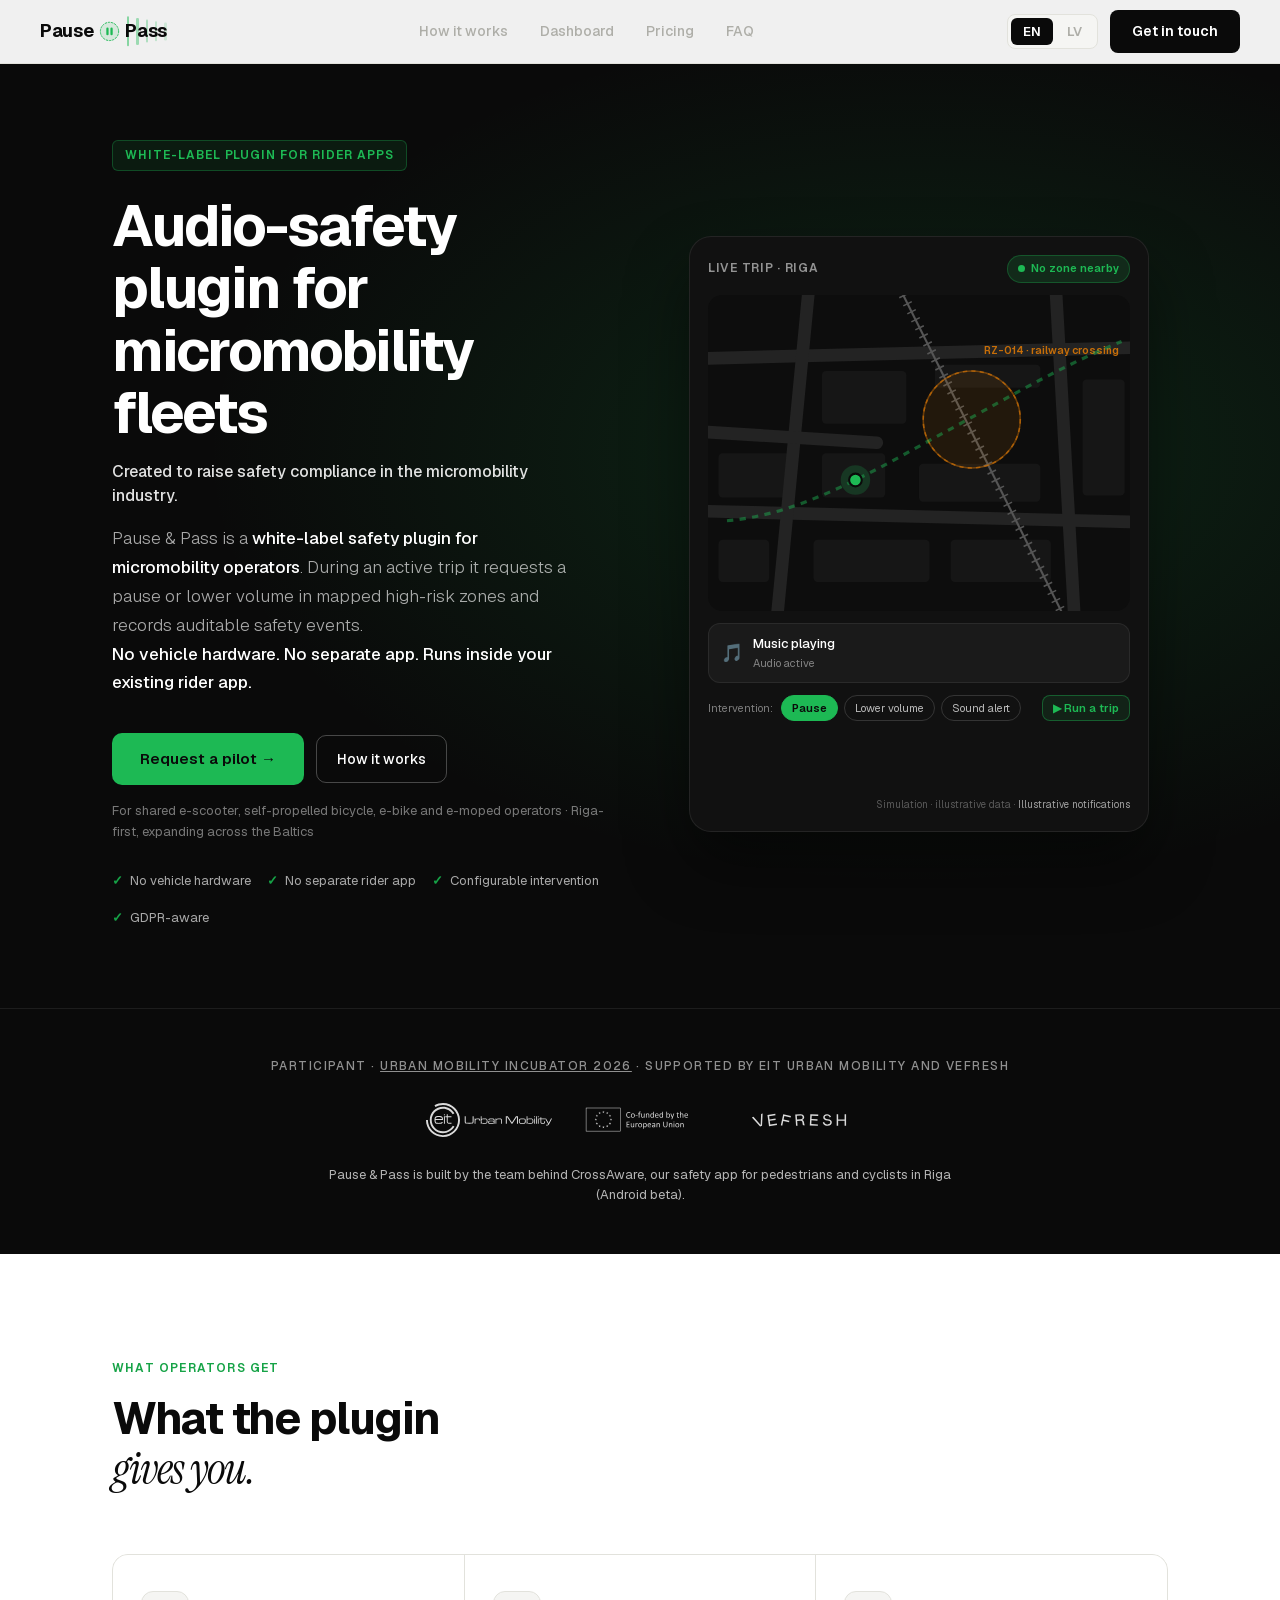
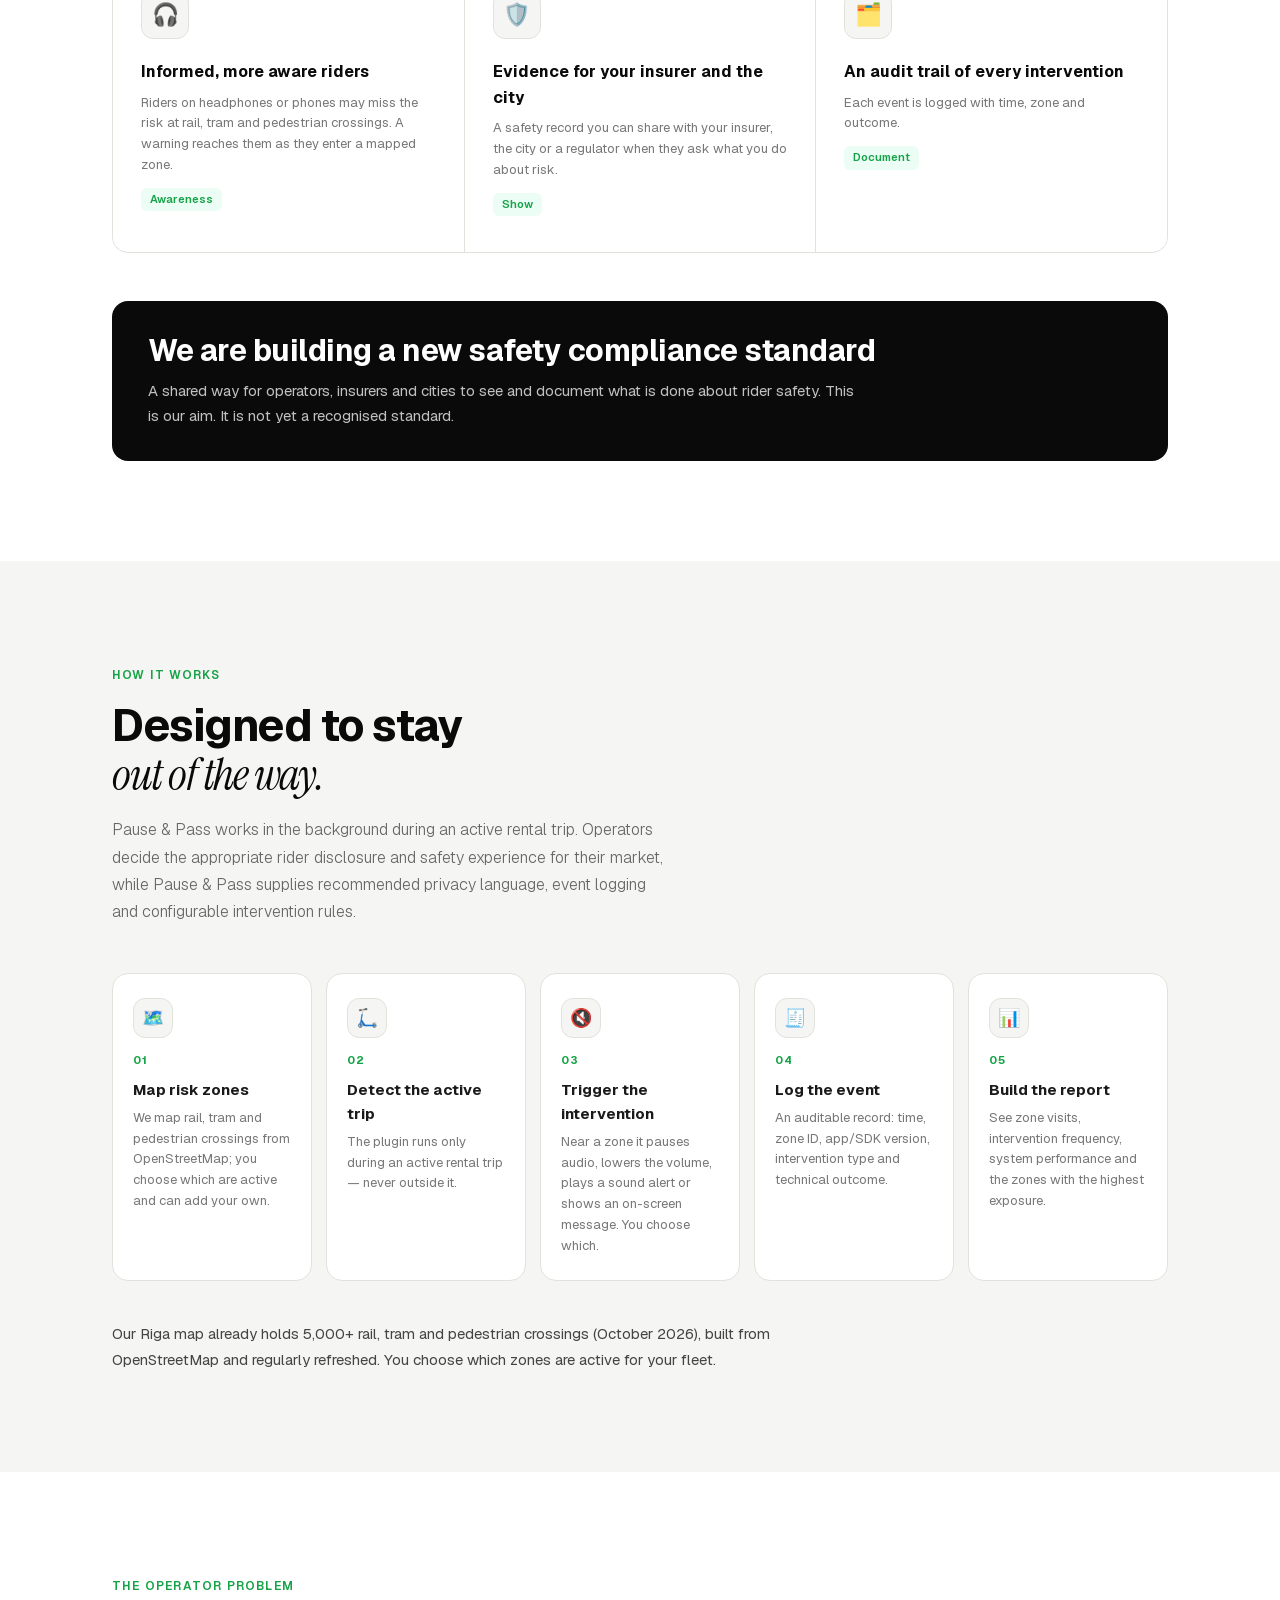
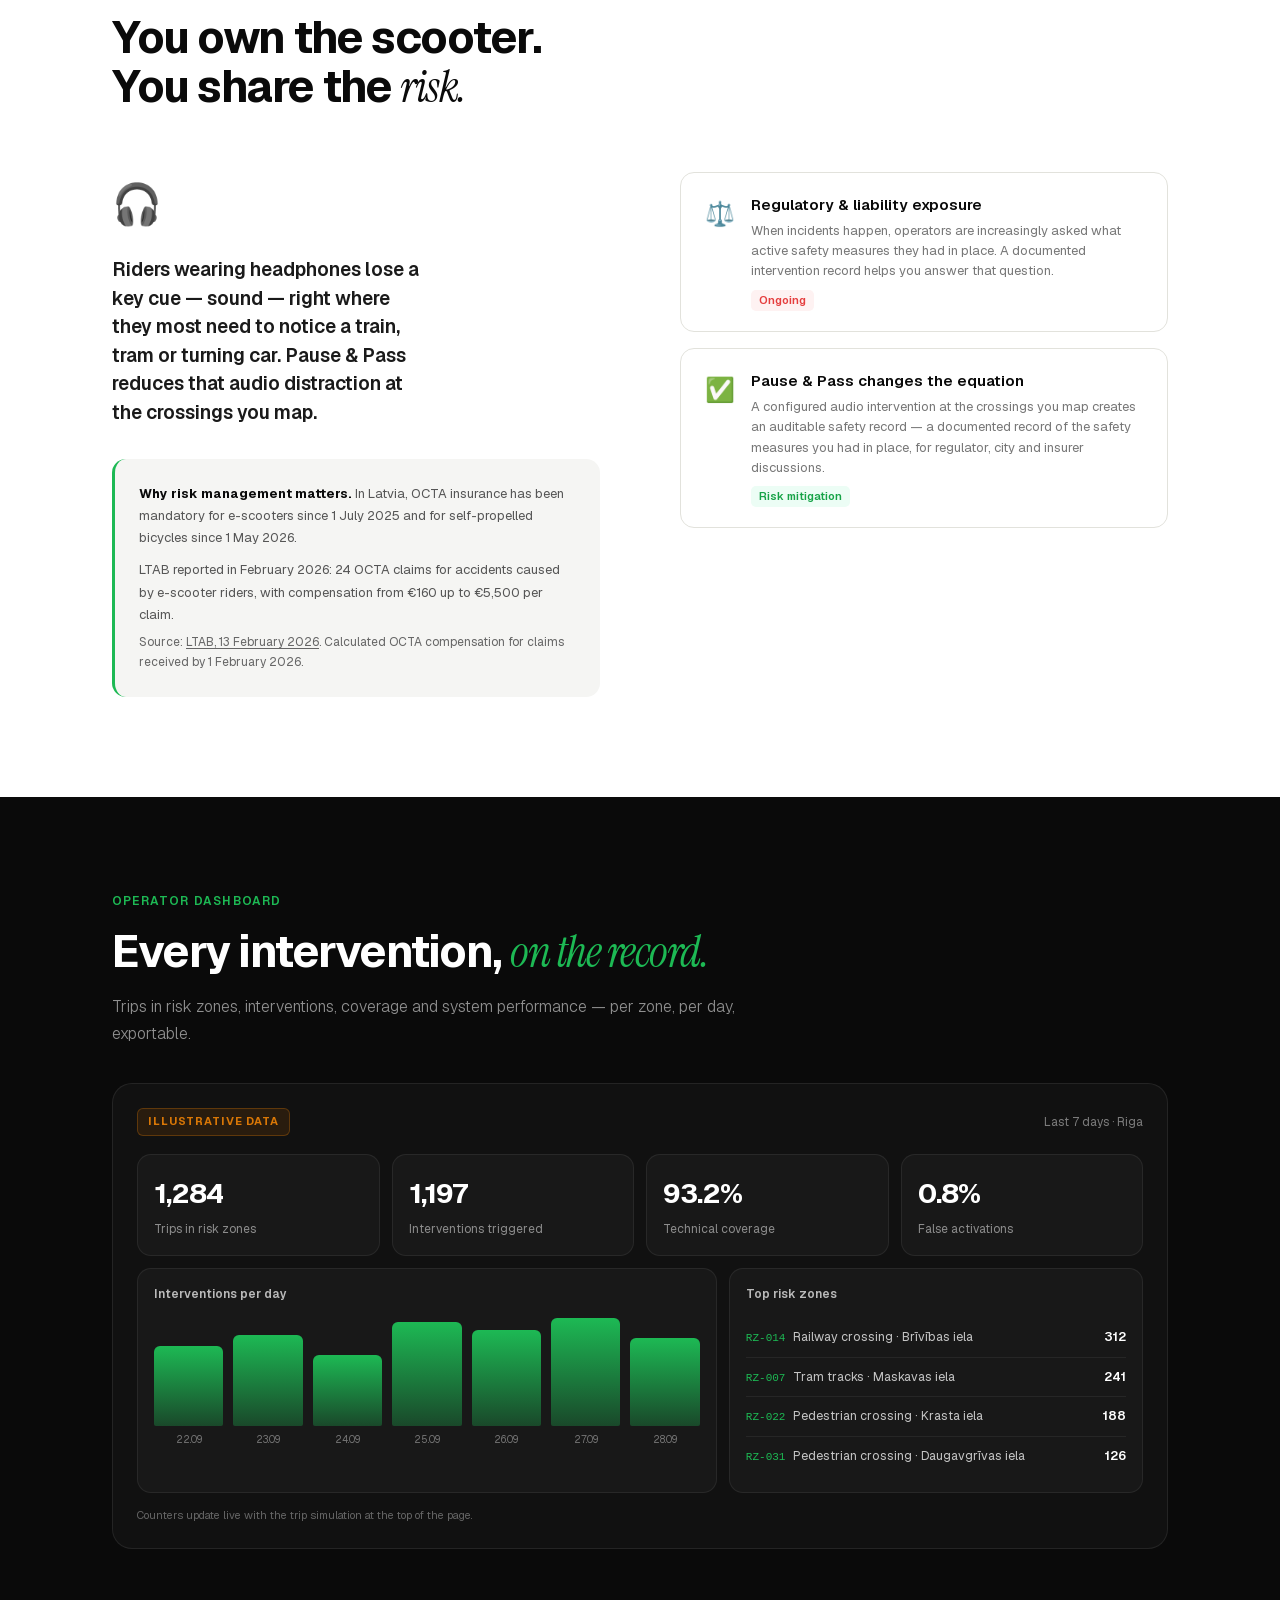
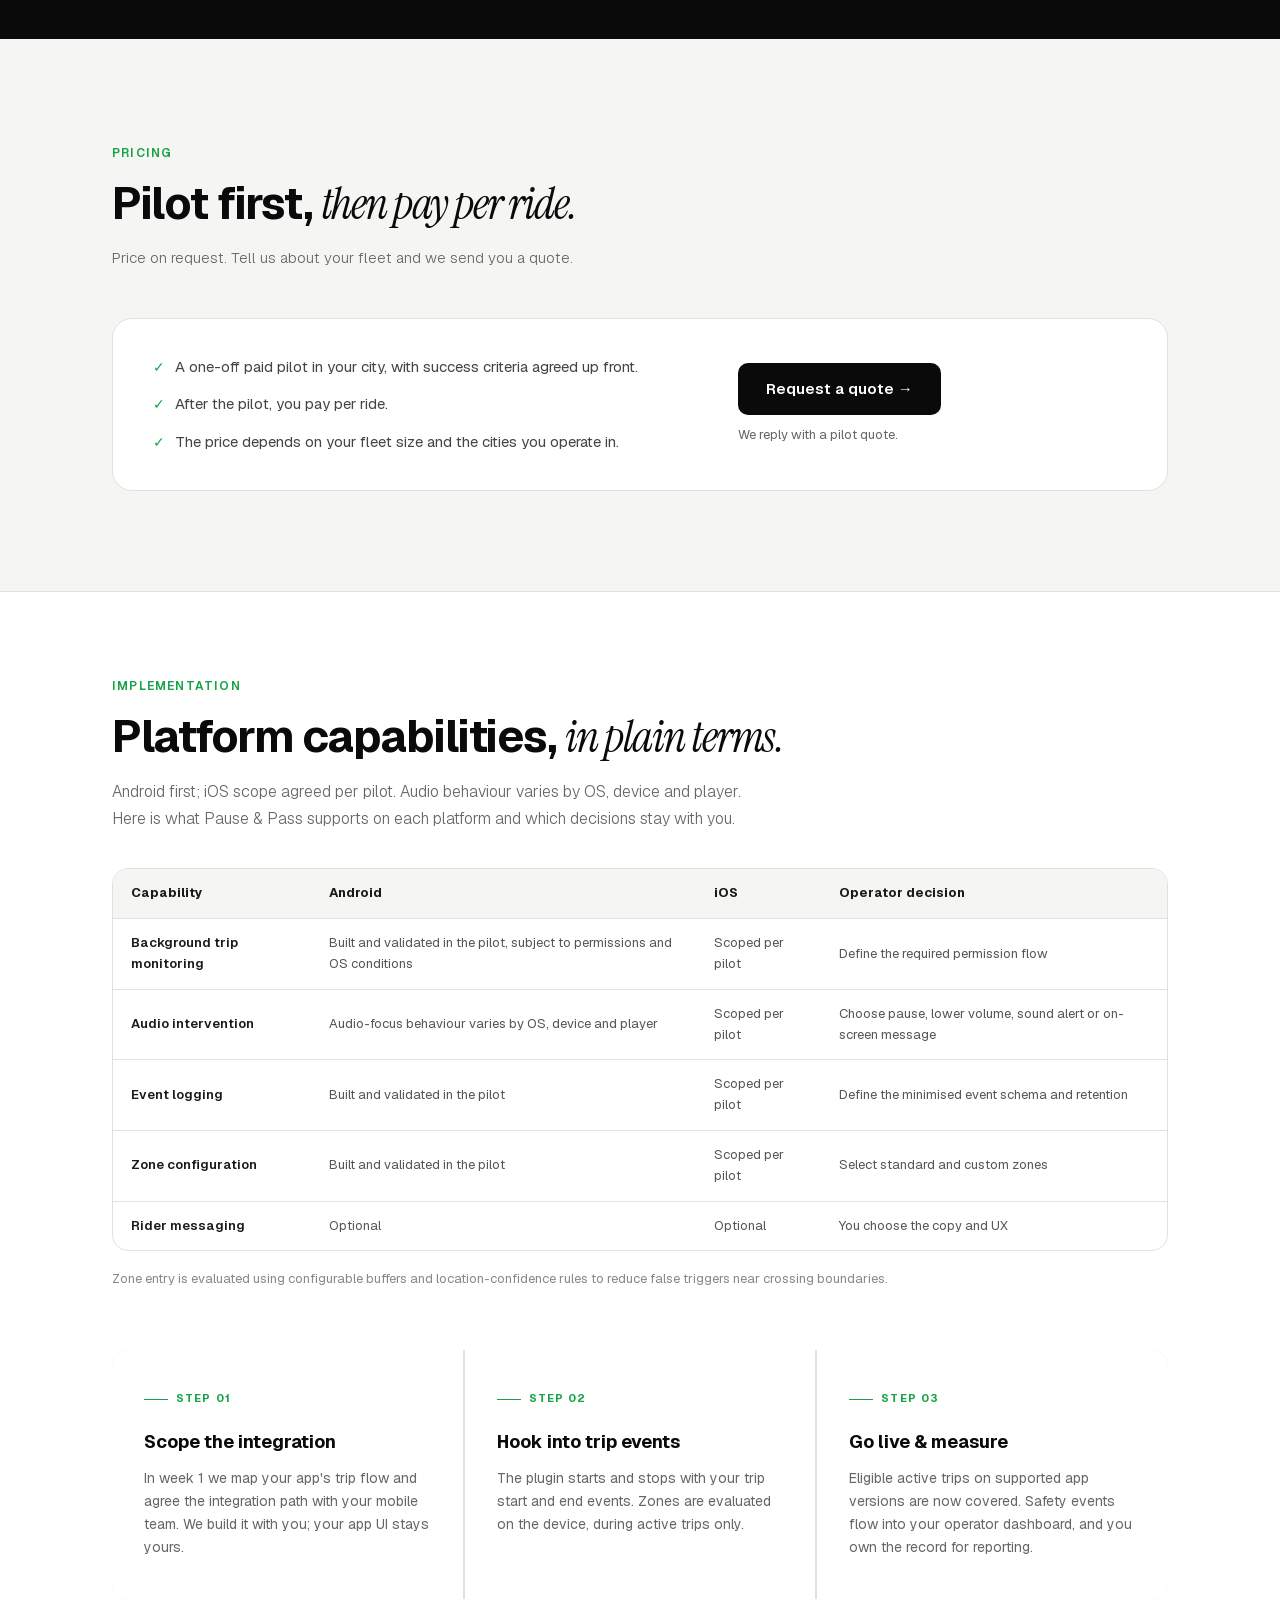
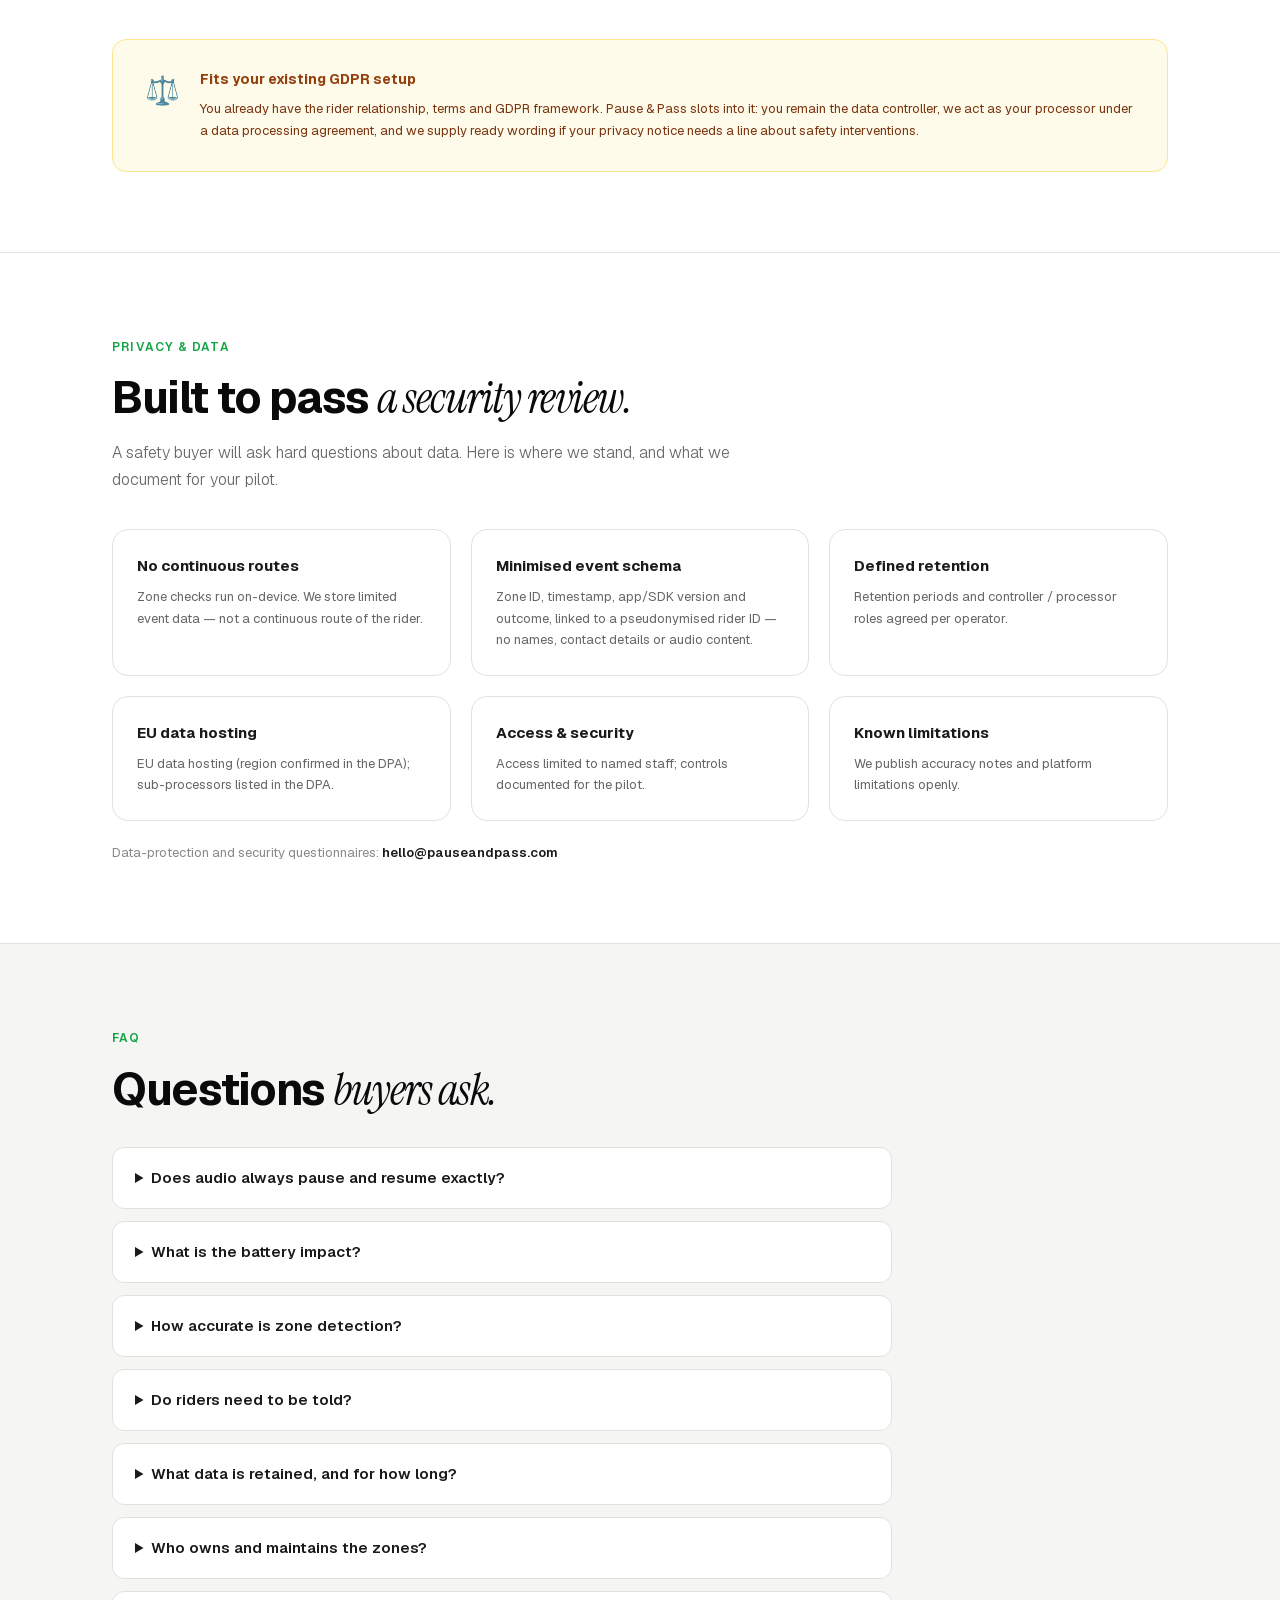
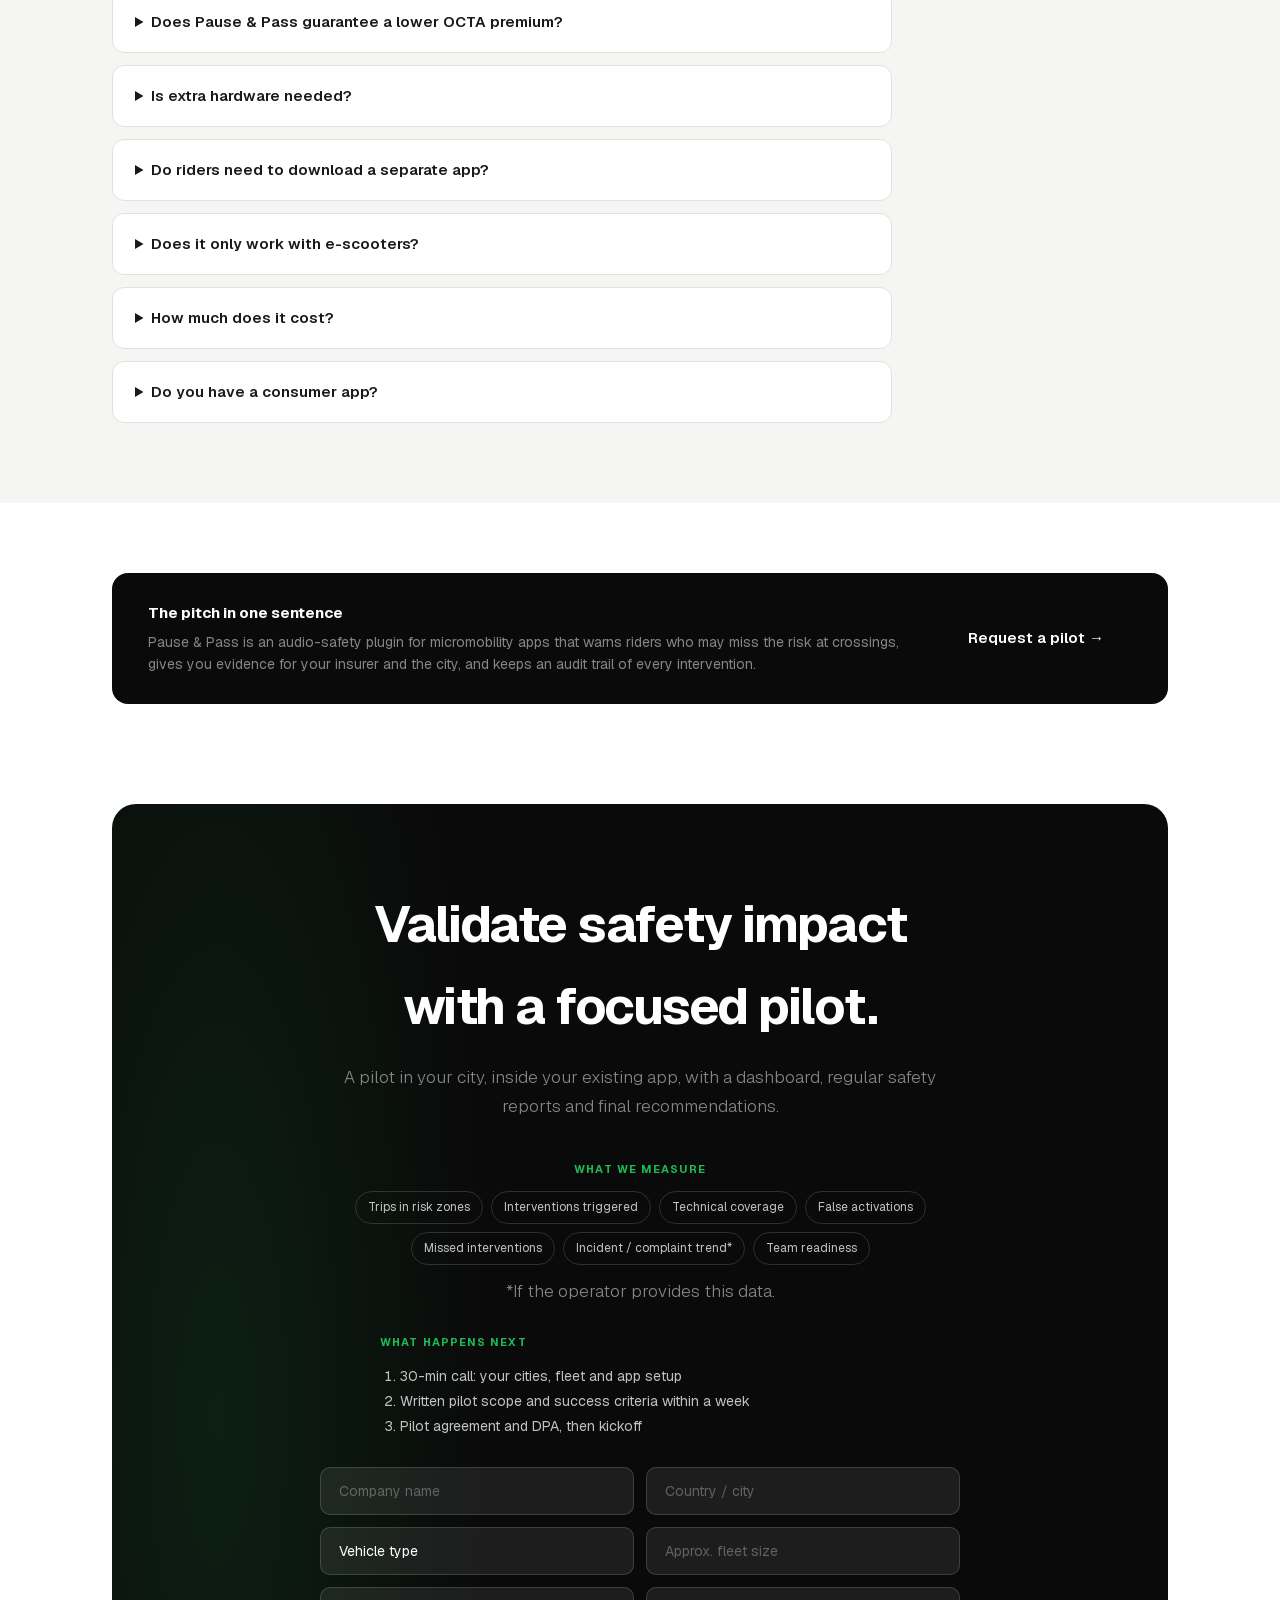
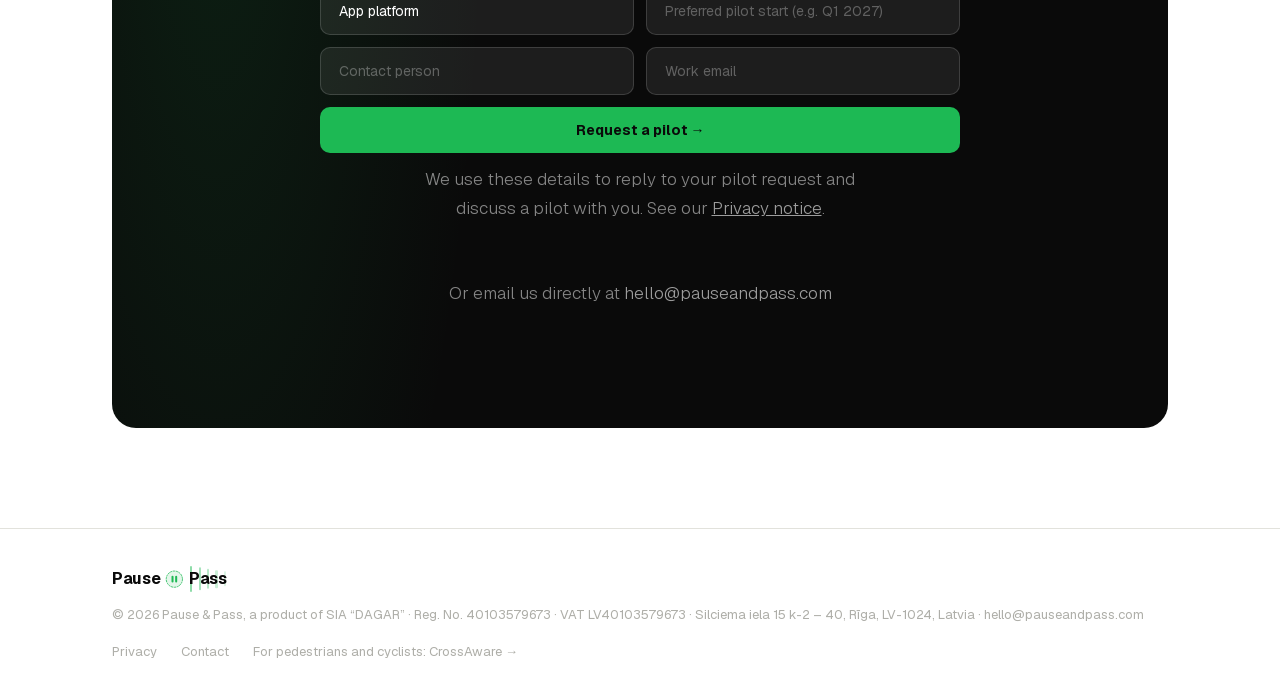
==== commit 5cd9a350: "Organization contactPoint (Ahrefs audit 2026-10-26) Co-Authored-By: Claude Sonnet 5.5 <noreply@anthr" ====
--- a/index.html
+++ b/index.html
@@ -44,6 +44,7 @@
       "name": "Pause & Pass",
       "url": "https://pauseandpass.com/",
       "email": "hello@pauseandpass.com",
+      "contactPoint": { "@type": "ContactPoint", "contactType": "customer service", "email": "hello@pauseandpass.com" },
       "logo": "https://pauseandpass.com/assets/logo/pauseandpass-logo.png",
       "description": "White-label audio-safety plugin for shared micromobility fleets (e-scooters, e-bikes, e-mopeds). A product of SIA \"DAGAR\", which also makes CrossAware, an app for pedestrians and cyclists in Riga.",
       "slogan": "Created to raise safety compliance in the micromobility industry.",
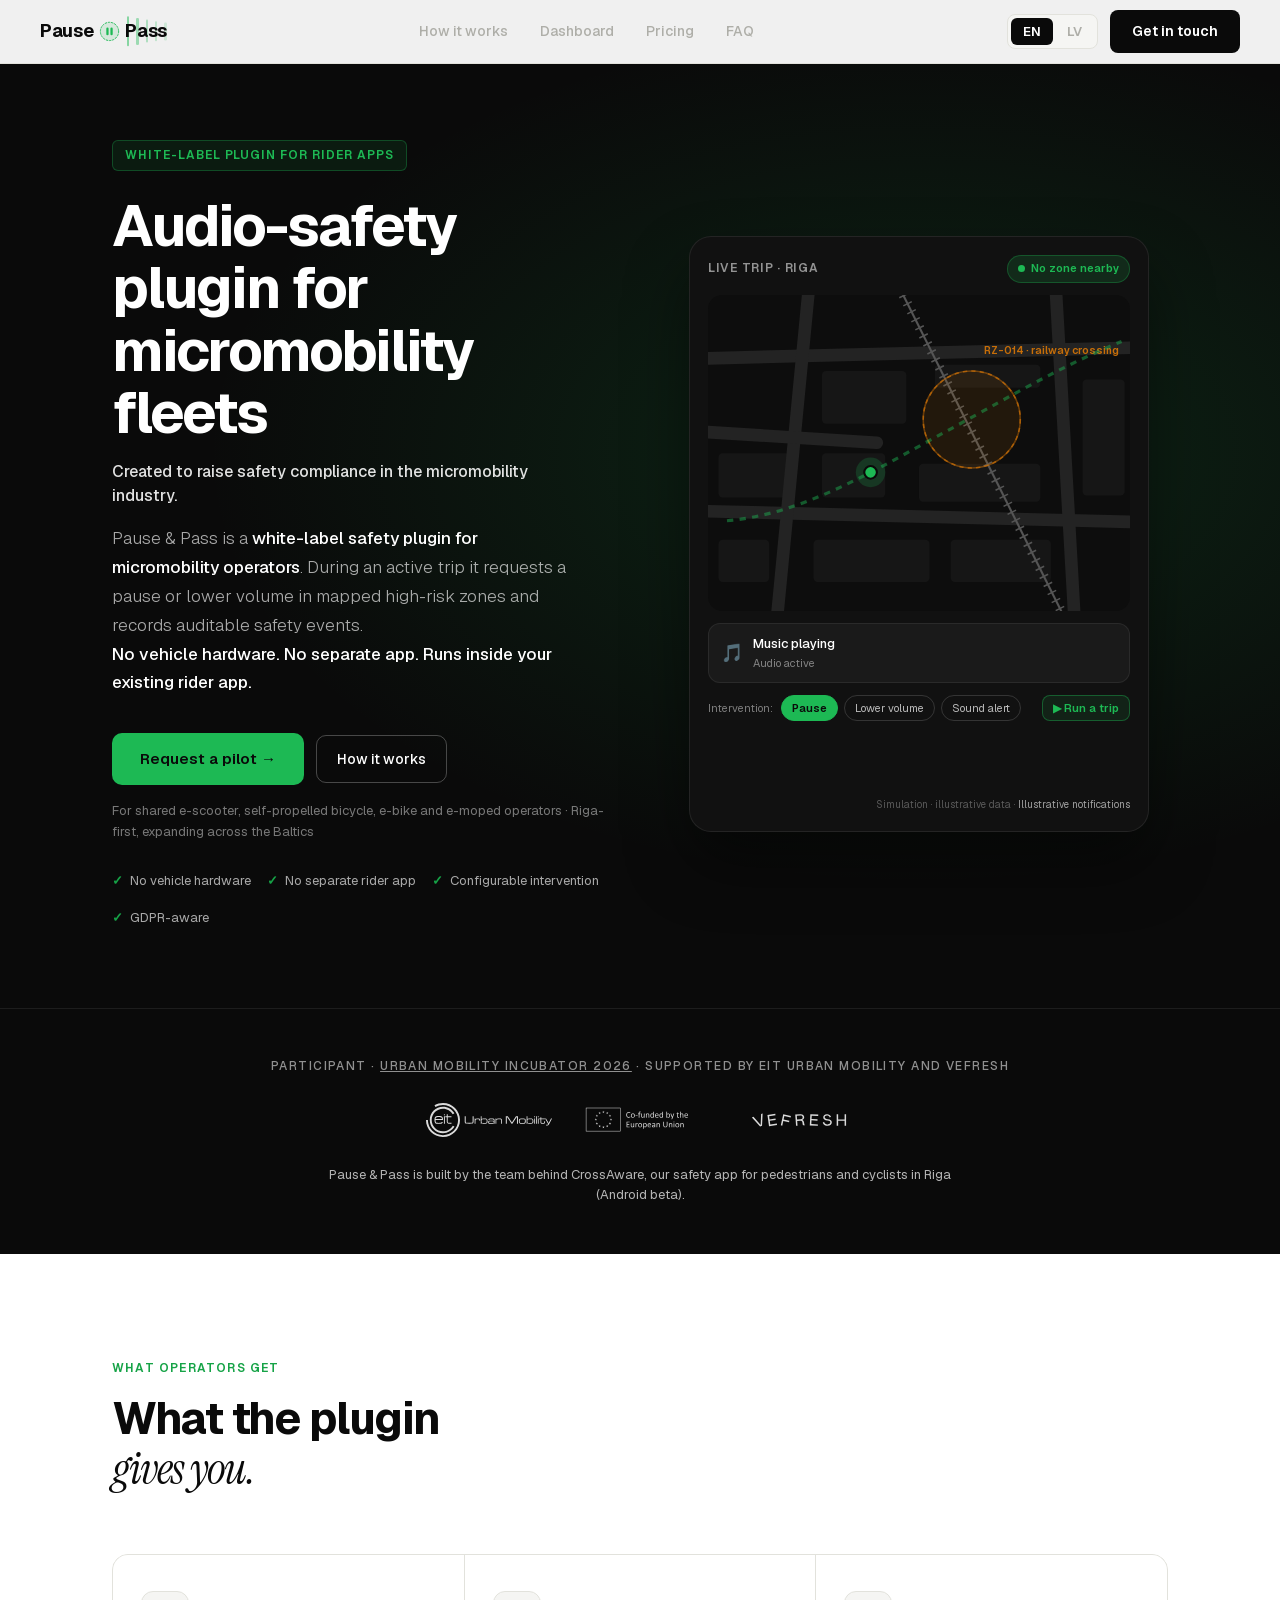
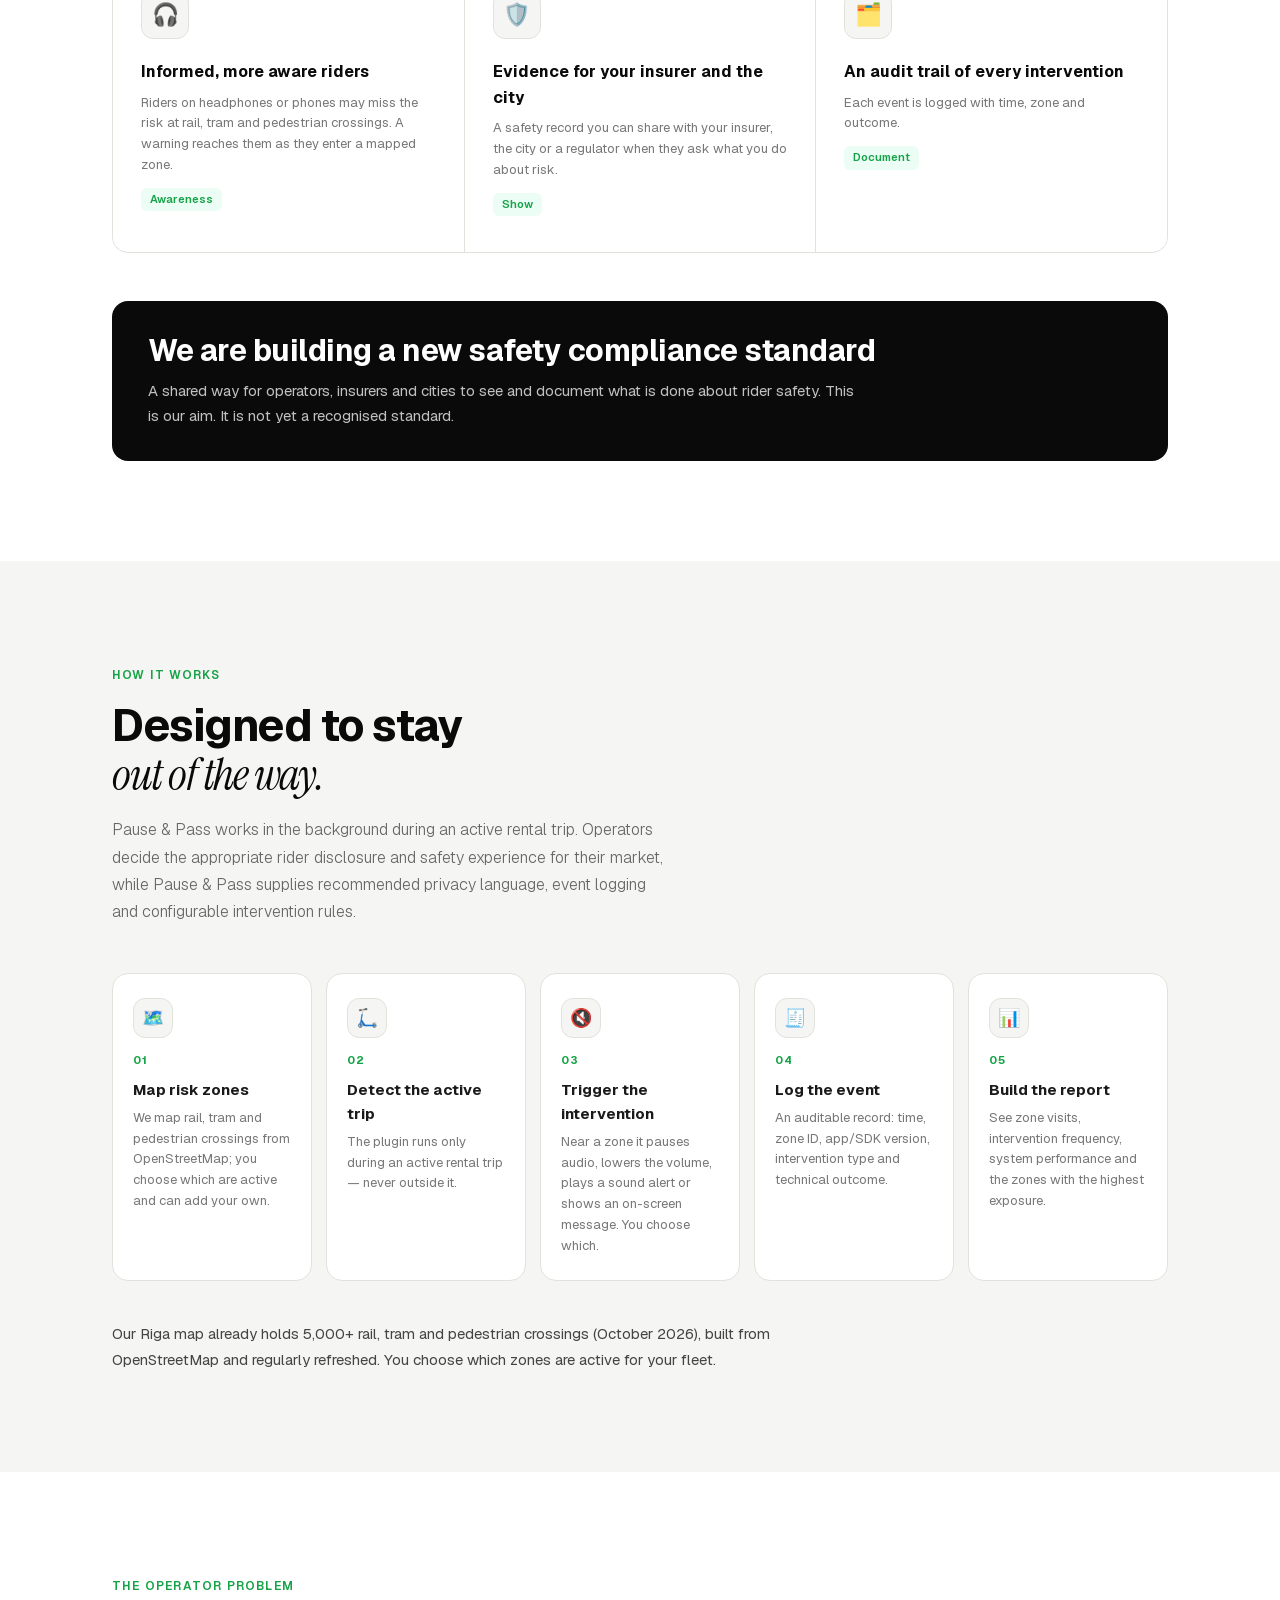
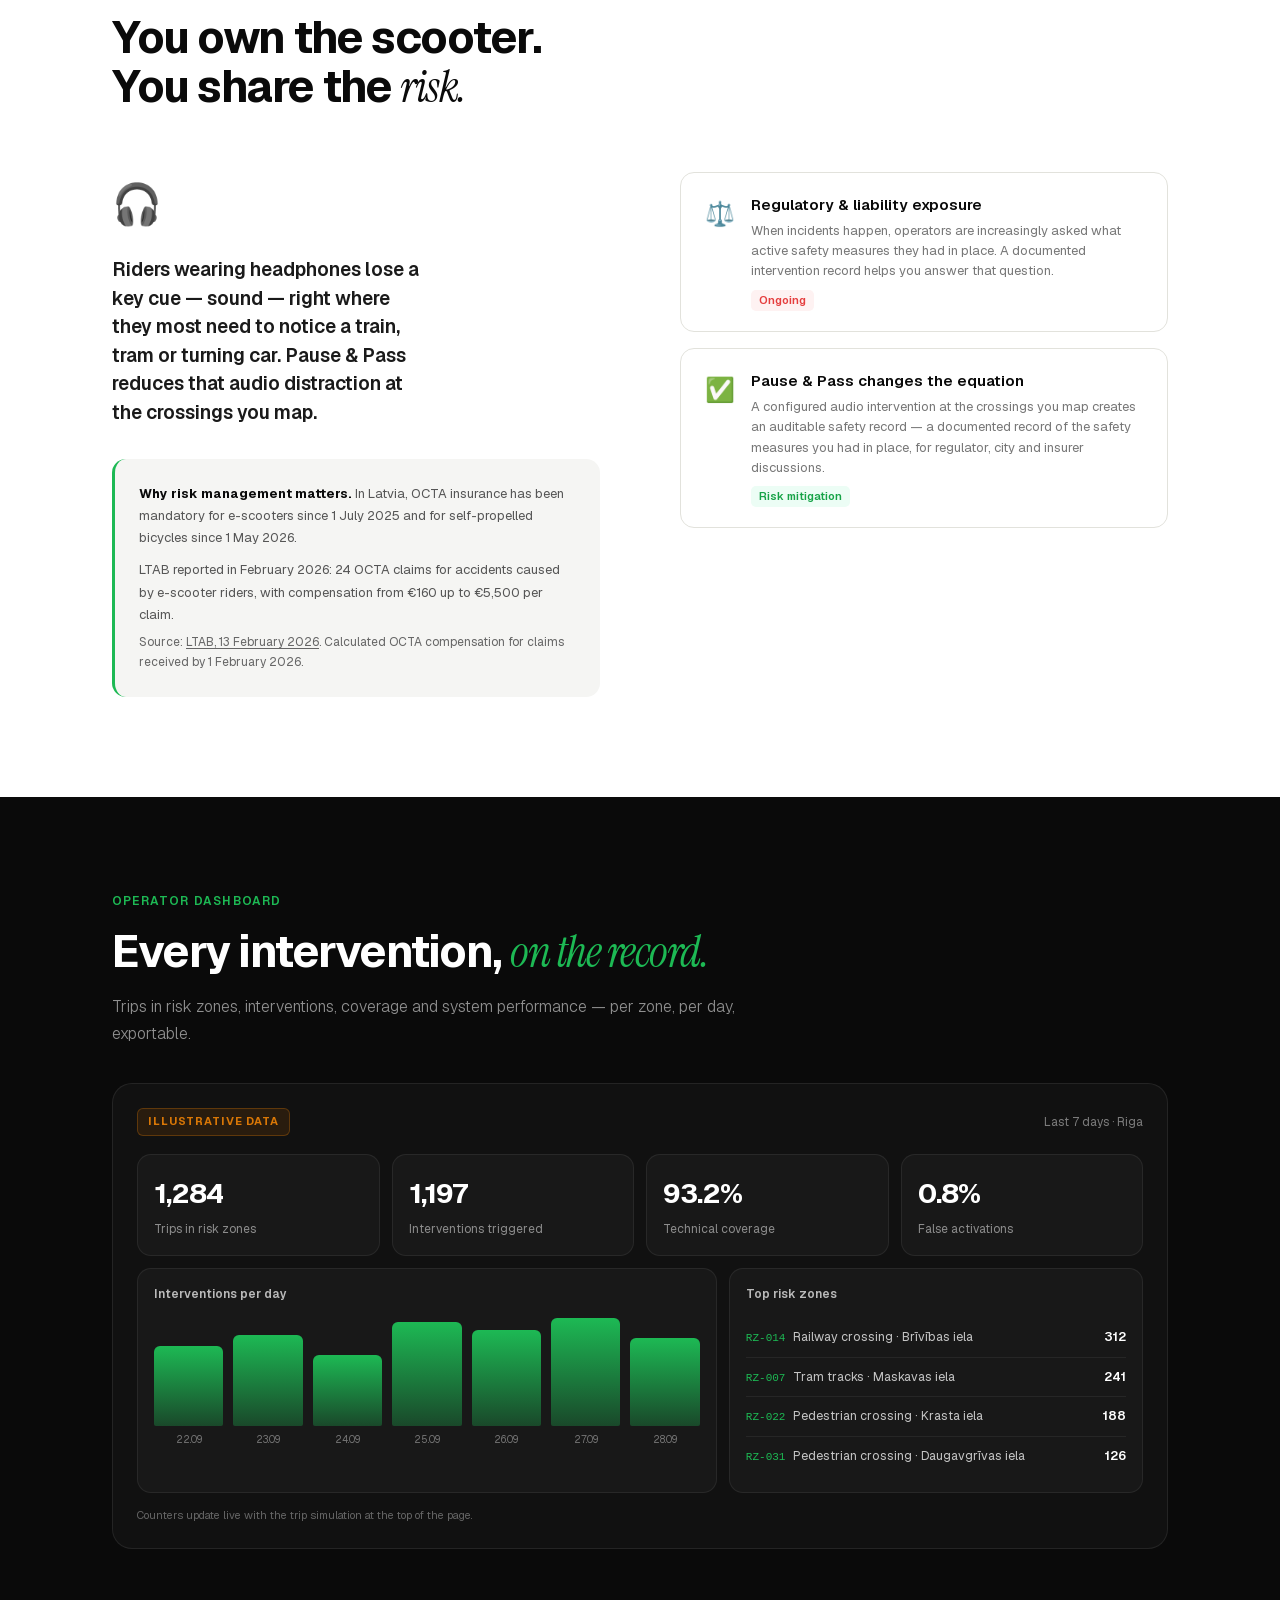
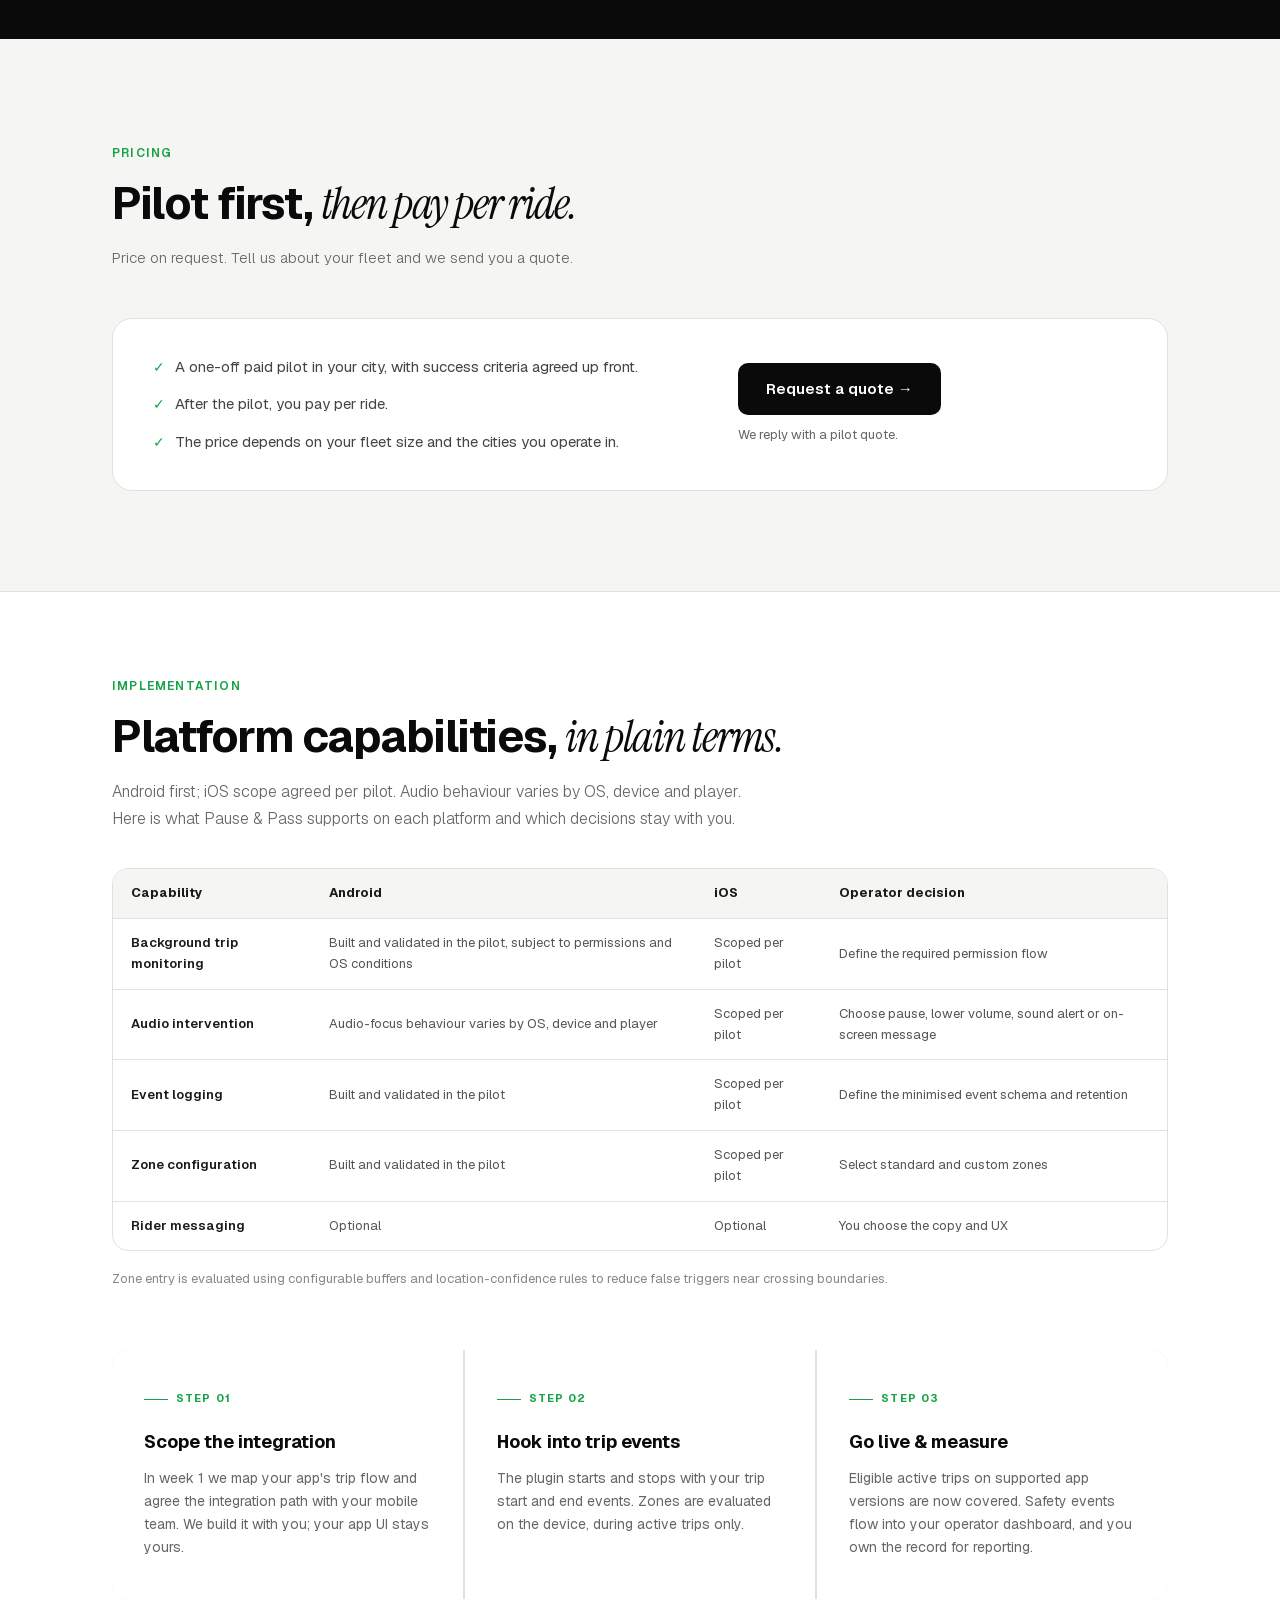
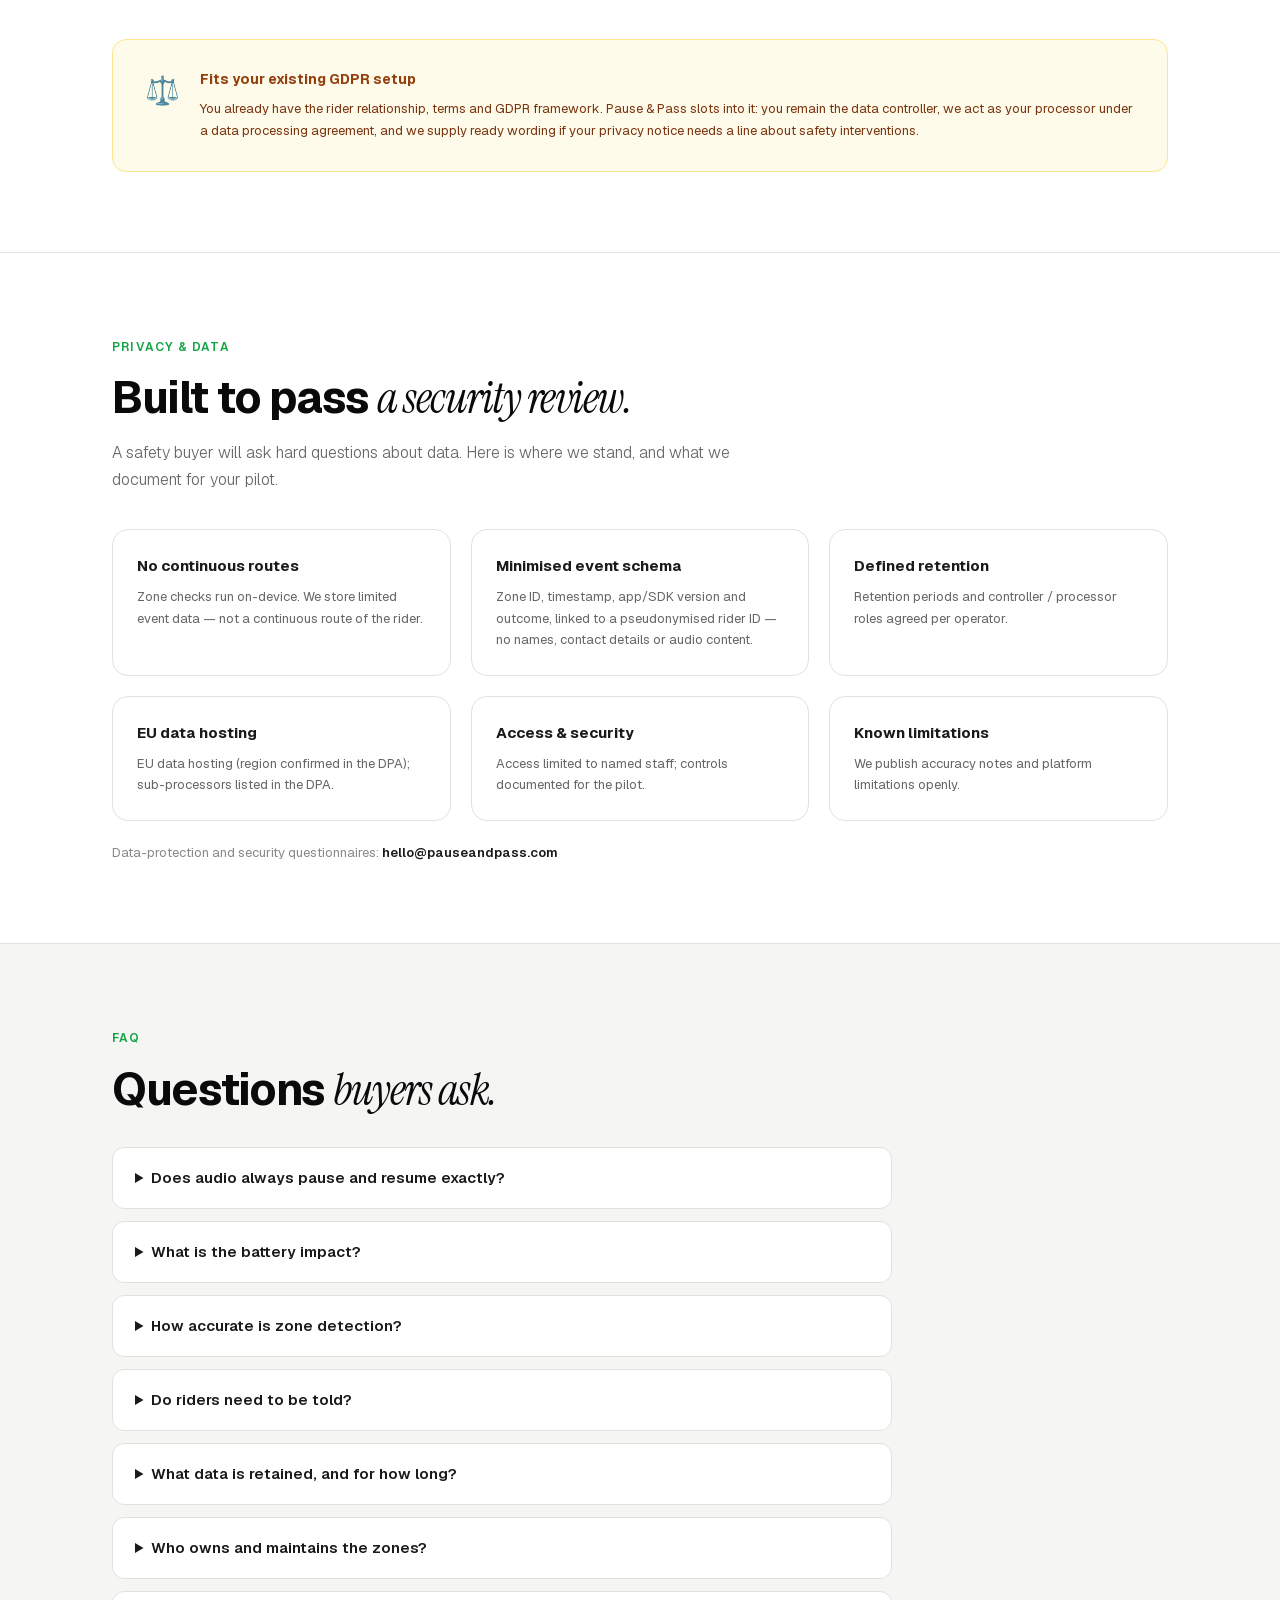
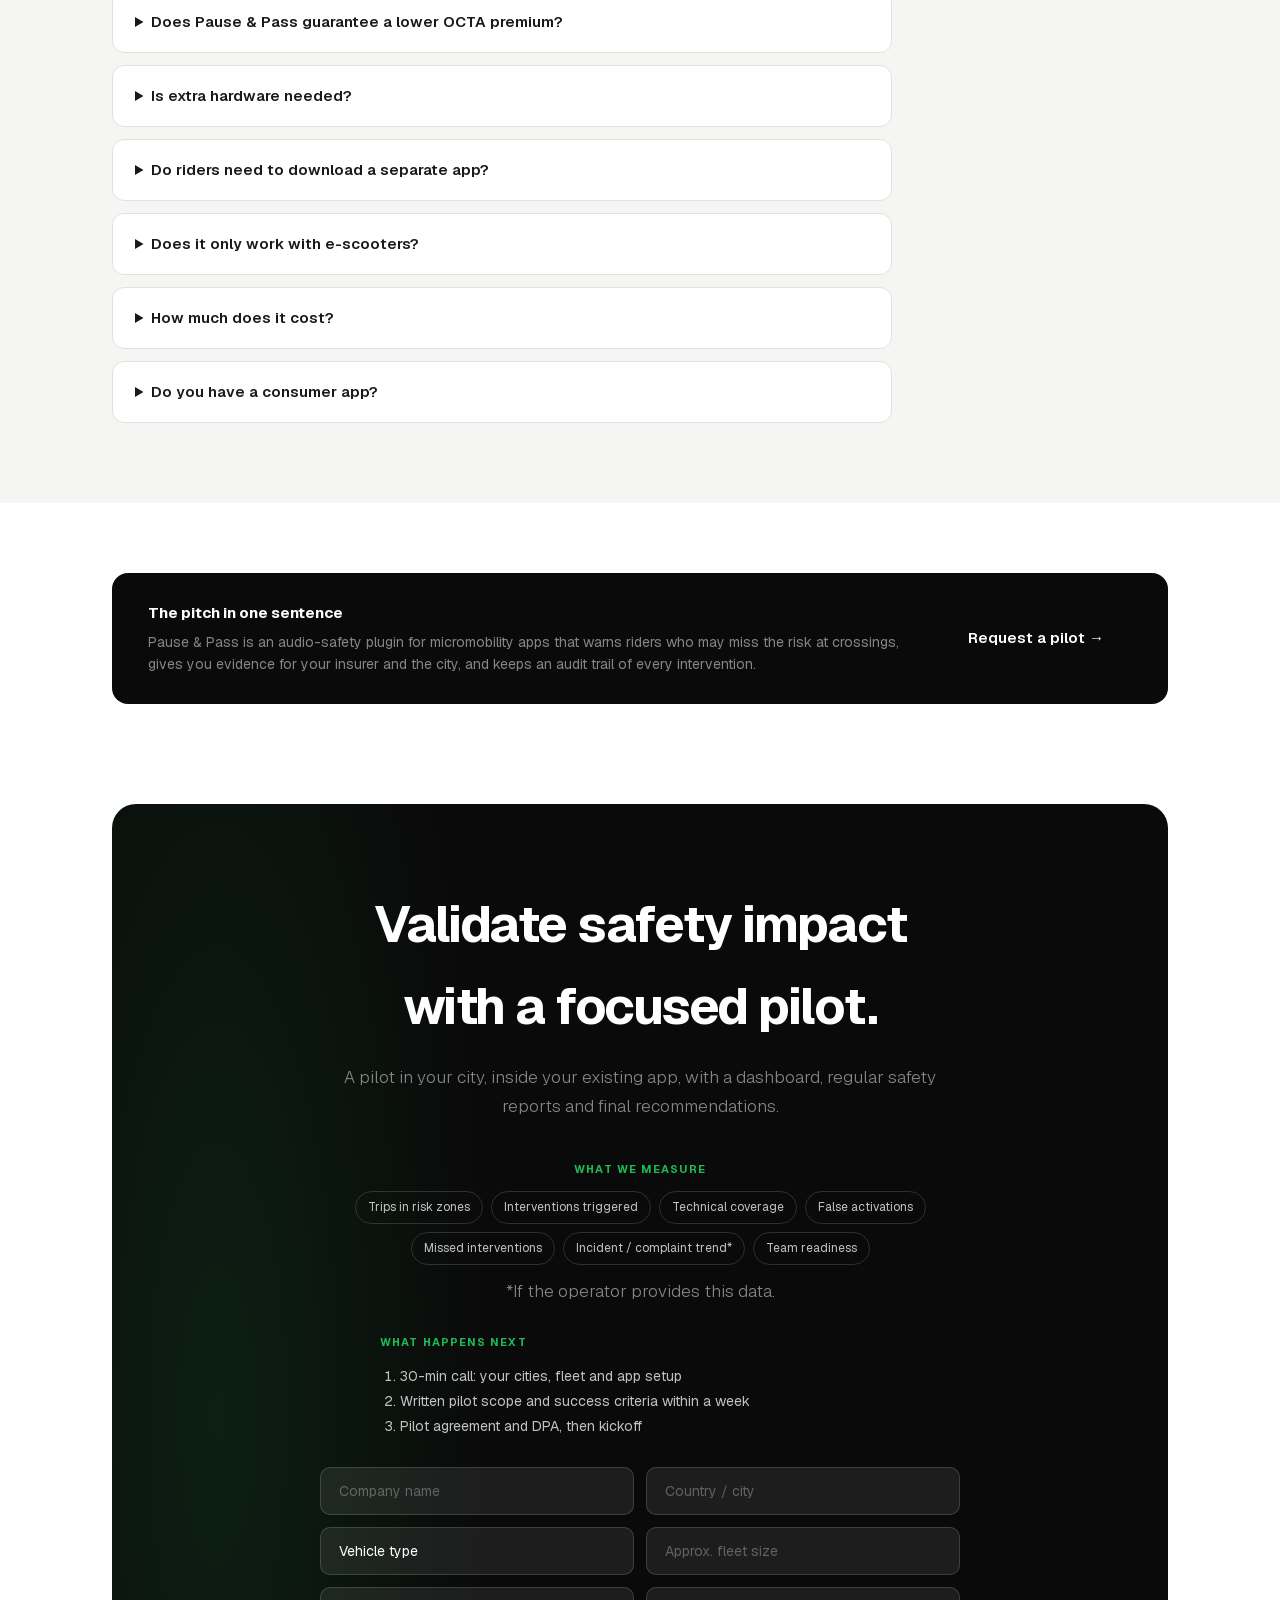
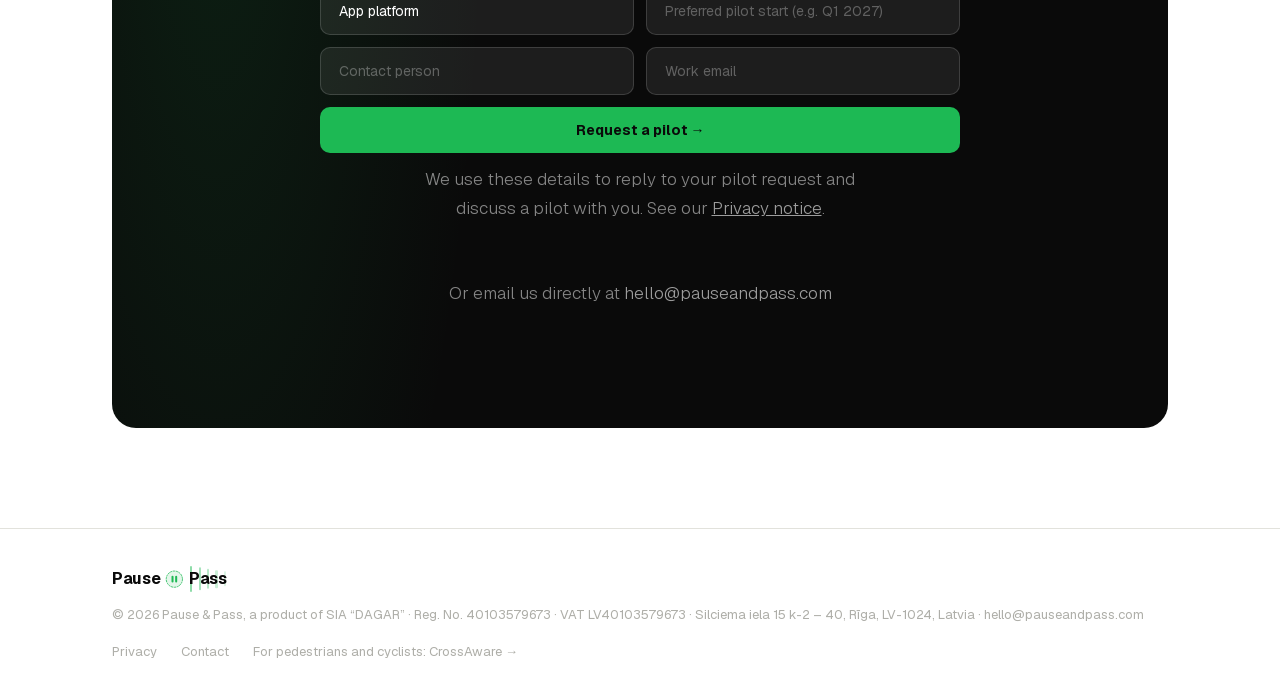
==== commit 6c9e13d9: "LV: align with approved terms (šķērsošanas vietas, dzelzceļa pārbrauktuve, aptur audio vai samazina " ====
--- a/index.html
+++ b/index.html
@@ -1759,11 +1759,11 @@
     // Problem
     prob_eyebrow: 'Operatora problēma',
     prob_h2a: 'Skrejritenis pieder jums.', prob_h2b: 'Risks', prob_h2c: 'ir kopīgs.',
-    prob_stat_label: 'Braucēji ar austiņām zaudē būtisku norādi — skaņu — tieši tur, kur visvairāk vajag pamanīt vilcienu, tramvaju vai auto, kas nogriežas. Pause & Pass samazina šo audio radīto uzmanības novēršanu jūsu kartētajās pārejās un pārbrauktuvēs.',
+    prob_stat_label: 'Braucēji ar austiņām zaudē būtisku norādi — skaņu — tieši tur, kur visvairāk vajag pamanīt vilcienu, tramvaju vai auto, kas nogriežas. Pause & Pass samazina šo audio radīto uzmanības novēršanu jūsu kartētajās šķērsošanas vietās.',
     prob_reg_title: 'Kāpēc riska vadība ir svarīga.',
     prob_reg_body: 'Latvijā OCTA elektriskajiem skrejriteņiem ir obligāta kopš 2025. gada 1. jūlija, bet pašgājējiem velosipēdiem tā ir obligāta kopš 2026. gada 1. maija.',
     lc1_title: 'Regulatīvie un atbildības riski', lc1_body: 'Kad notiek incidenti, operatoriem arvien biežāk jautā, kādi aktīvi drošības pasākumi bija ieviesti. Dokumentēts intervenču ieraksts palīdz uz to atbildēt.', lc1_tag: 'Pastāvīgi',
-    lc4_title: 'Pause & Pass maina situāciju', lc4_body: 'Konfigurēta audio intervence jūsu kartētajās pārbrauktuvēs rada auditējamu drošības ierakstu — dokumentētu ierakstu par jūsu ieviestajiem drošības pasākumiem sarunām ar regulatoriem, pilsētu un apdrošinātājiem.', lc4_tag: 'Riska mazināšana',
+    lc4_title: 'Pause & Pass maina situāciju', lc4_body: 'Konfigurēta audio intervence jūsu kartētajās šķērsošanas vietās rada auditējamu drošības ierakstu — dokumentētu ierakstu par jūsu ieviestajiem drošības pasākumiem sarunām ar regulatoriem, pilsētu un apdrošinātājiem.', lc4_tag: 'Riska mazināšana',
     // Plugin section
     plug_eyebrow: 'Kā tas darbojas',
     plug_h2a: 'Veidots, lai', plug_h2b: 'netraucētu.',
@@ -1828,7 +1828,7 @@
     cap_r3_cap: 'Notikumu reģistrēšana', cap_r3_android: 'Izstrādāts un validēts pilotā', cap_r3_ios: 'Apjoms tiek saskaņots katram pilotam', cap_r3_op: 'Definēt minimizētu notikumu shēmu un glabāšanu',
     cap_r4_cap: 'Zonu konfigurācija', cap_r4_android: 'Izstrādāts un validēts pilotā', cap_r4_ios: 'Apjoms tiek saskaņots katram pilotam', cap_r4_op: 'Izvēlēties standarta un pielāgotas zonas',
     cap_r5_cap: 'Ziņojumi braucējam', cap_r5_android: 'Neobligāti', cap_r5_ios: 'Neobligāti', cap_r5_op: 'Jūs izvēlaties tekstu un UX',
-    cap_note: 'Iebraukšanu zonā izvērtē, izmantojot konfigurējamus buferus un atrašanās vietas ticamības noteikumus, lai samazinātu kļūdainas nostrādes pie pārbrauktuvju robežām.',
+    cap_note: 'Iebraukšanu zonā izvērtē, izmantojot konfigurējamus buferus un atrašanās vietas ticamības noteikumus, lai samazinātu kļūdainas nostrādes pie šķērsošanas vietu robežām.',
     // Pielietojums (use cases)
     // Uzticamība un pārvaldība
     trust_eyebrow: 'Privātums un dati',
@@ -1872,7 +1872,7 @@
     map_replay: '▶ Palaist braucienu',
     map_resume: 'atsākts',
     map_sim: 'Simulācija · ilustratīvi dati',
-    map_zone_lbl: 'RZ-014 · pārbrauktuve',
+    map_zone_lbl: 'RZ-014 · dzelzceļa pārbrauktuve',
     dash_eyebrow: 'Operatora vadības panelis',
     dash_h2a: 'Katra intervence',
     dash_h2b: 'ir fiksēta.',
@@ -1917,7 +1917,7 @@
     vision_h2: 'Veidojam jaunu drošības prakses standartu',
     vision_body: 'Vienots veids, kā operatori, apdrošinātāji un pilsētas var redzēt un dokumentēt, kas tiek darīts braucēju drošībai. Tas ir mūsu mērķis. Atzīts standarts tas vēl nav.',
     meta_title: 'Pause & Pass: audio drošības spraudnis mikromobilitātes flotēm',
-    meta_desc: 'White-label spraudnis mikromobilitātes braucēju lietotnēm: kartētās riska zonās aptur vai samazina audio un saglabā audita pēdu katrai intervencei.',
+    meta_desc: 'White-label spraudnis mikromobilitātes braucēju lietotnēm: kartētās riska zonās aptur audio vai samazina skaļumu un saglabā audita pēdu katrai intervencei.',
     // CrossAware cross-reference (2026-10-23)
     team_line: 'Pause & Pass veido tā pati komanda, kas CrossAware, mūsu drošības lietotni gājējiem un velosipēdistiem Rīgā (Android beta).',
     faq_a12: 'Jā. CrossAware ir mūsu drošības lietotne gājējiem un velosipēdistiem Rīgā, patlaban Android beta versijā. Pause & Pass veido tā pati komanda, un abi produkti izmanto to pašu Rīgas bīstamo zonu karti, kas veidota no OpenStreetMap datiem. CrossAware lietotāju dati Pause & Pass netiek izmantoti.',
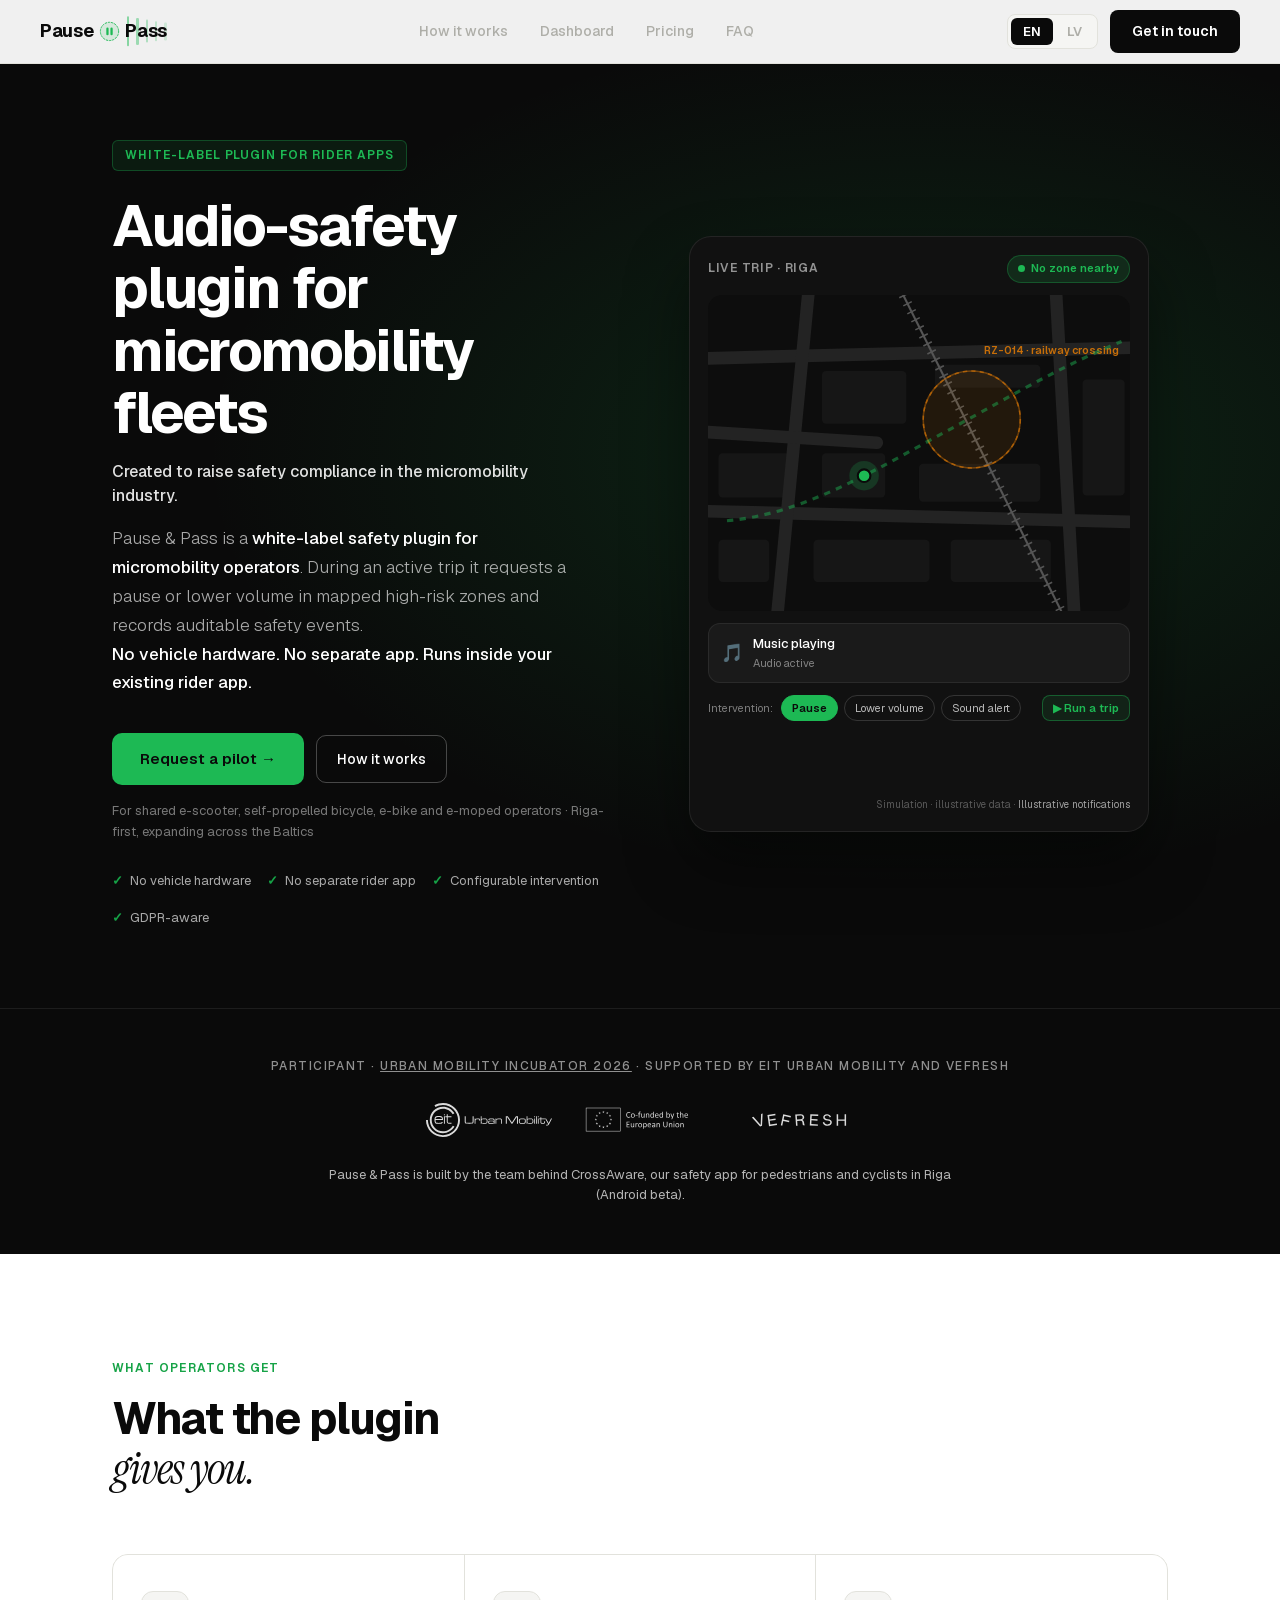
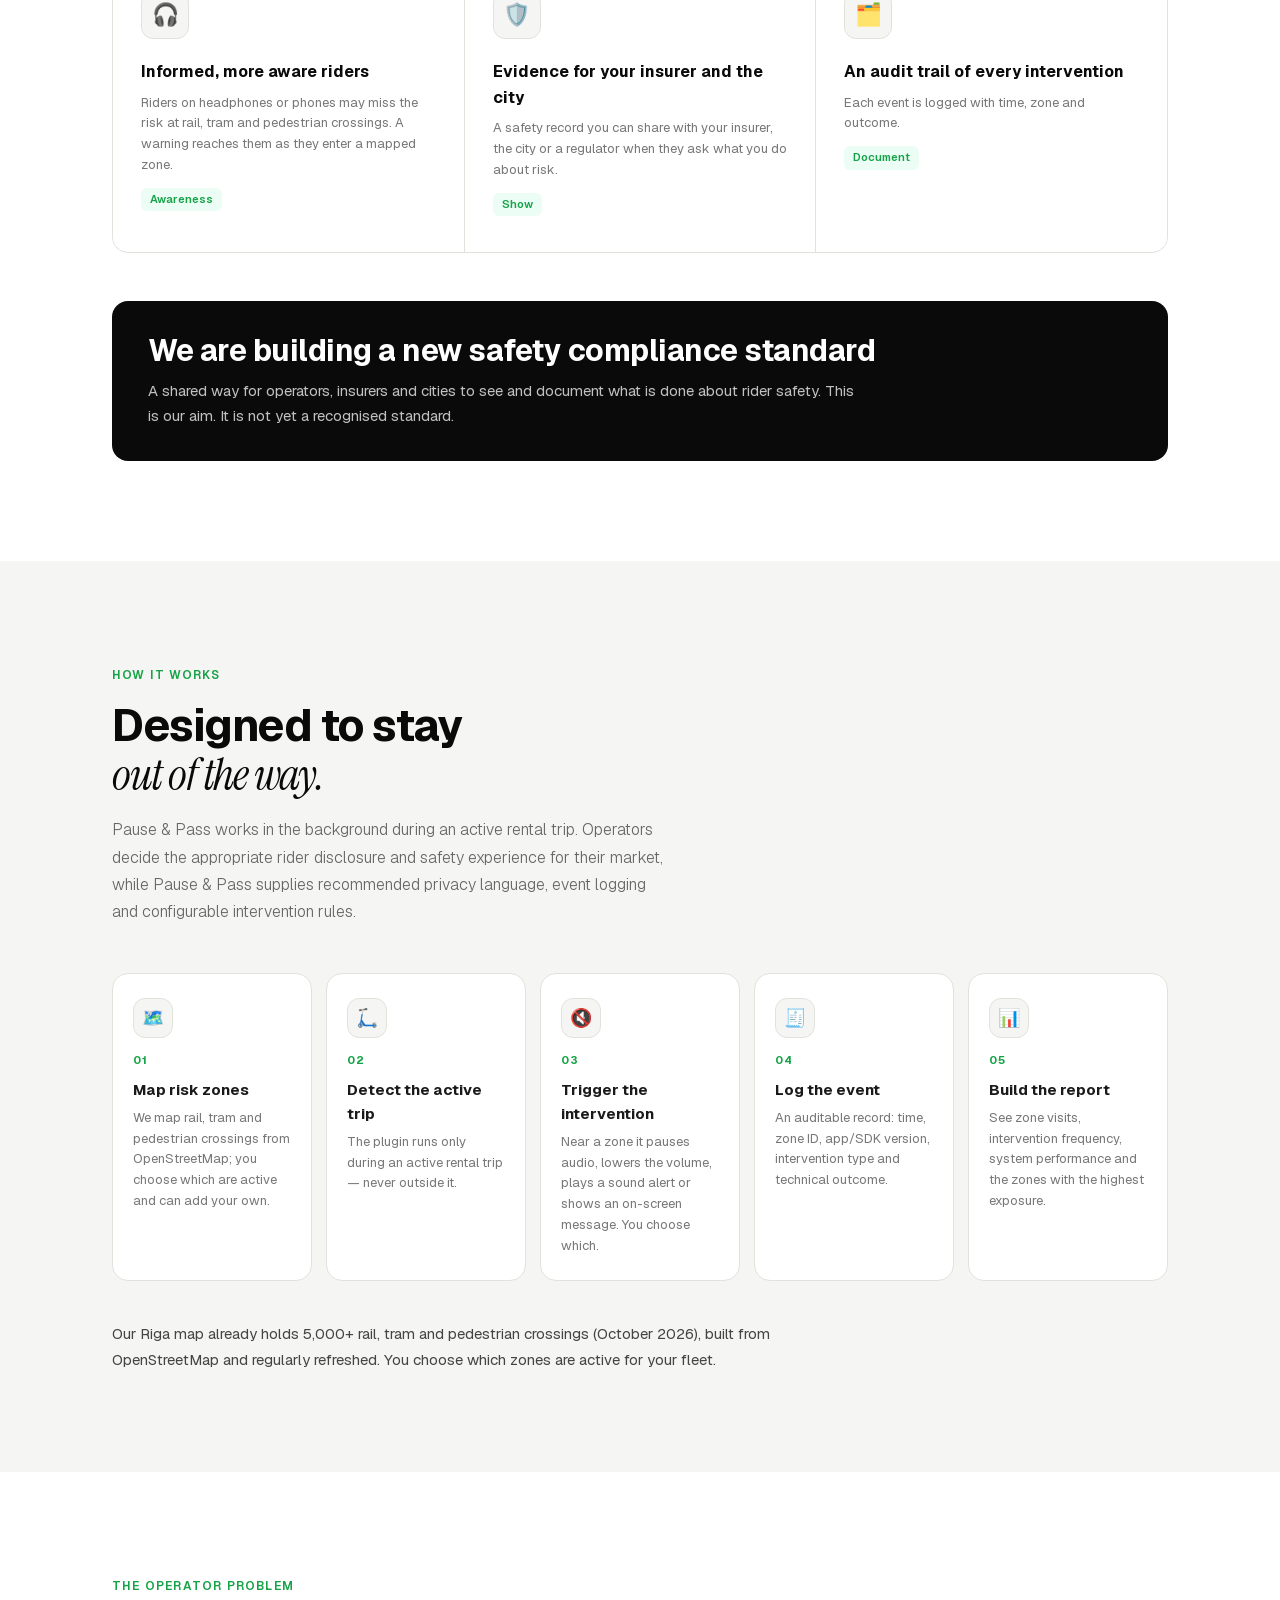
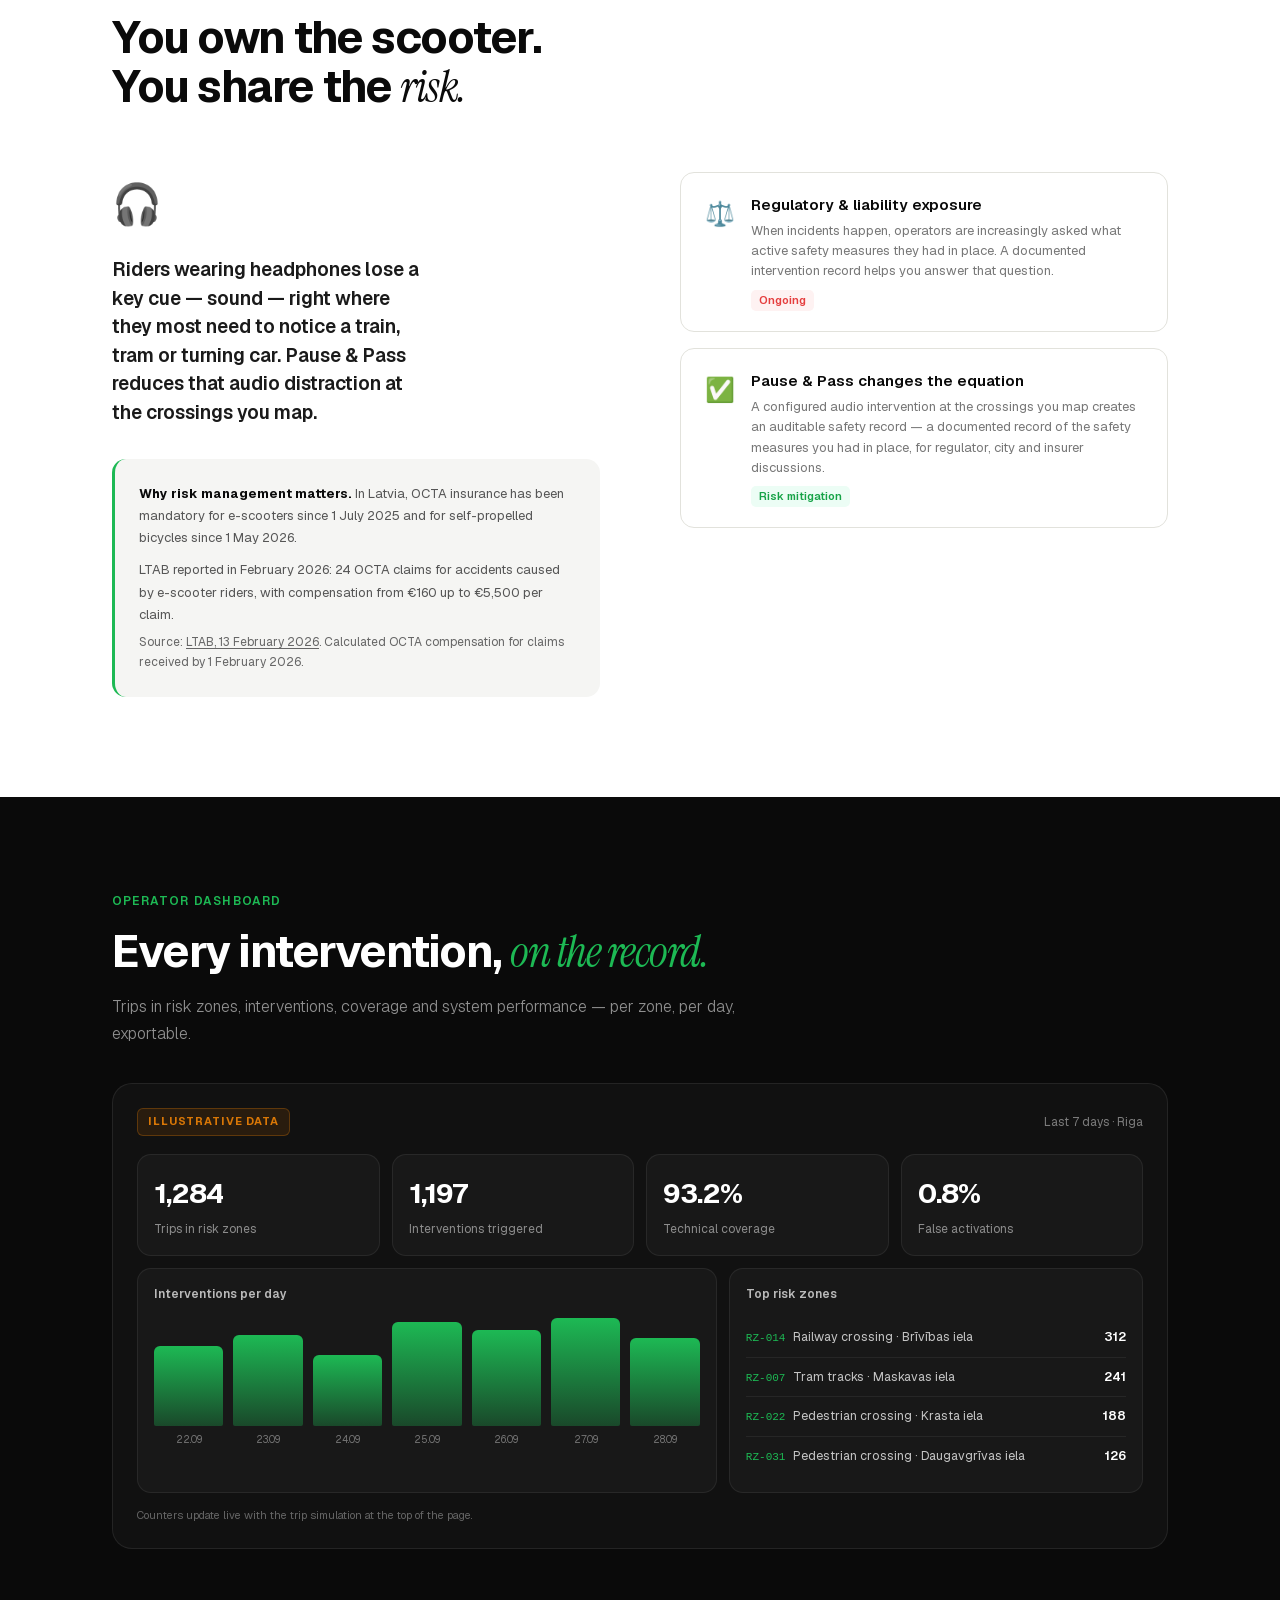
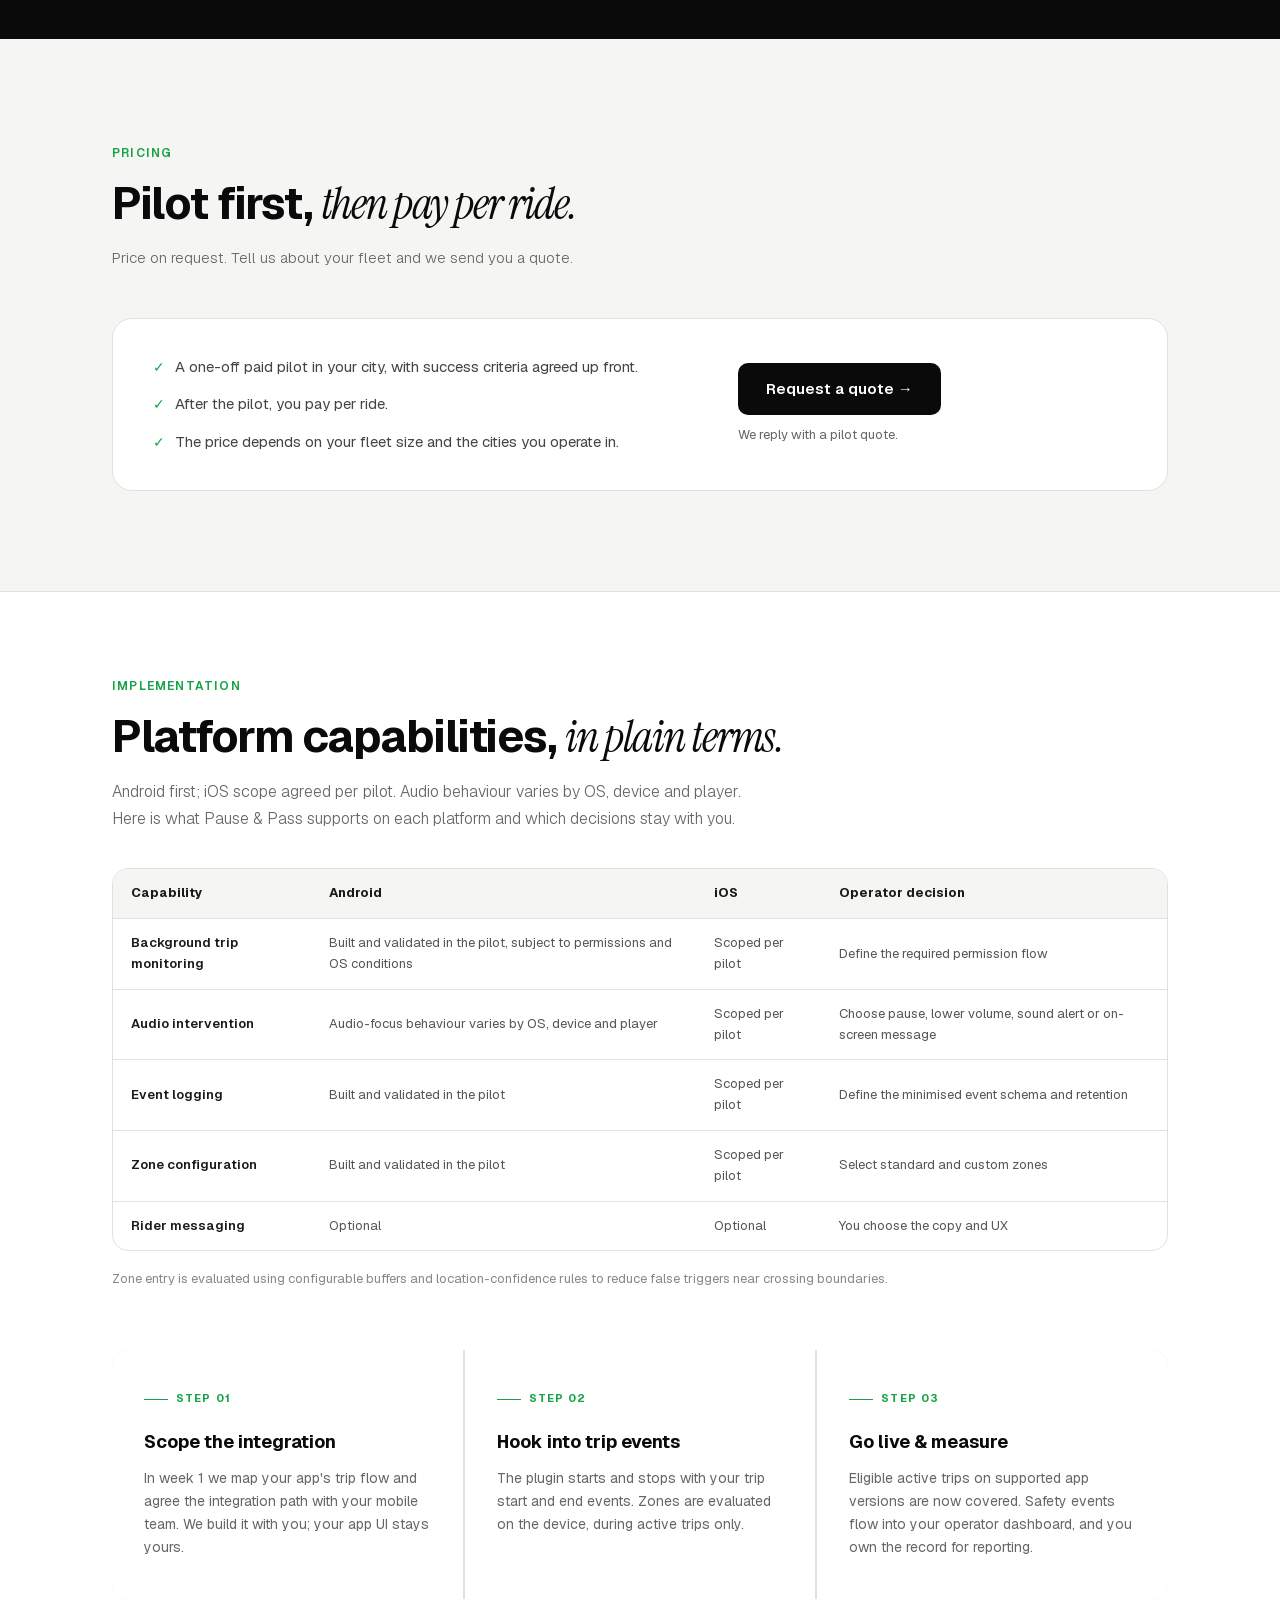
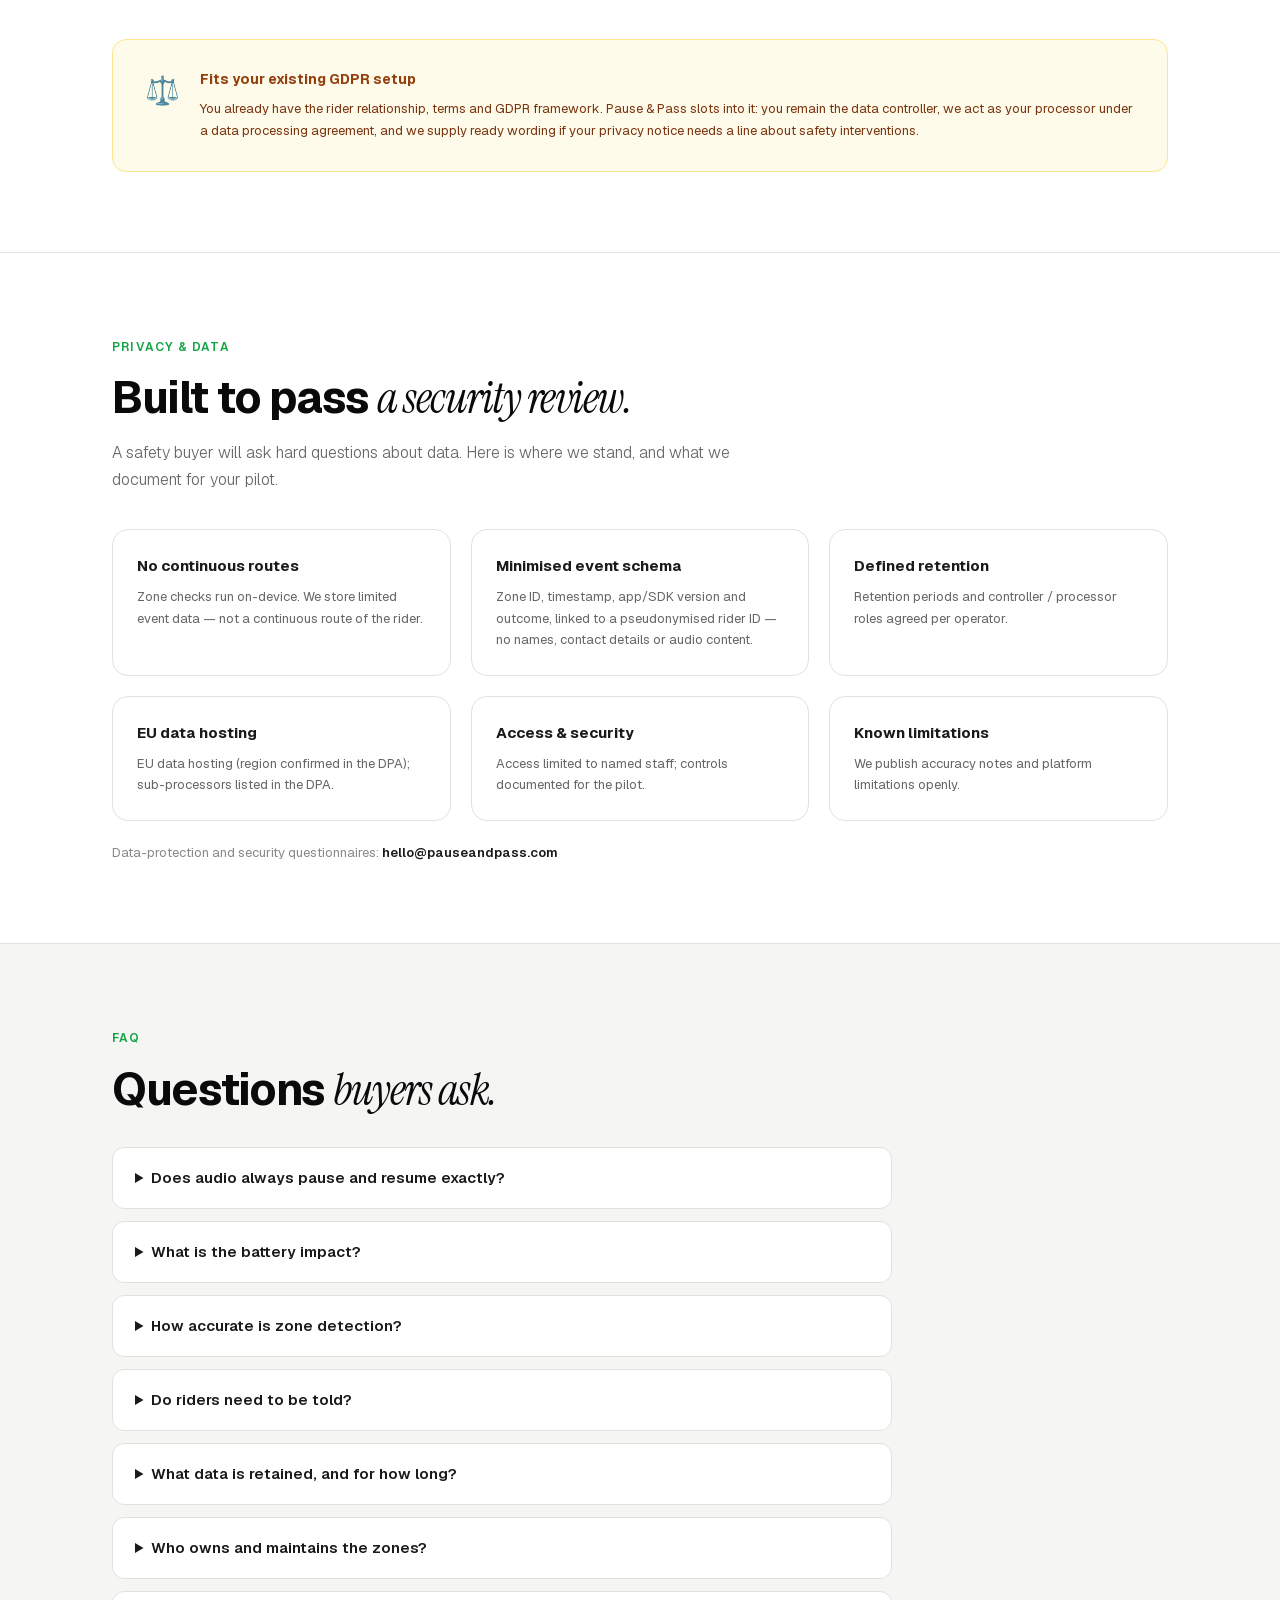
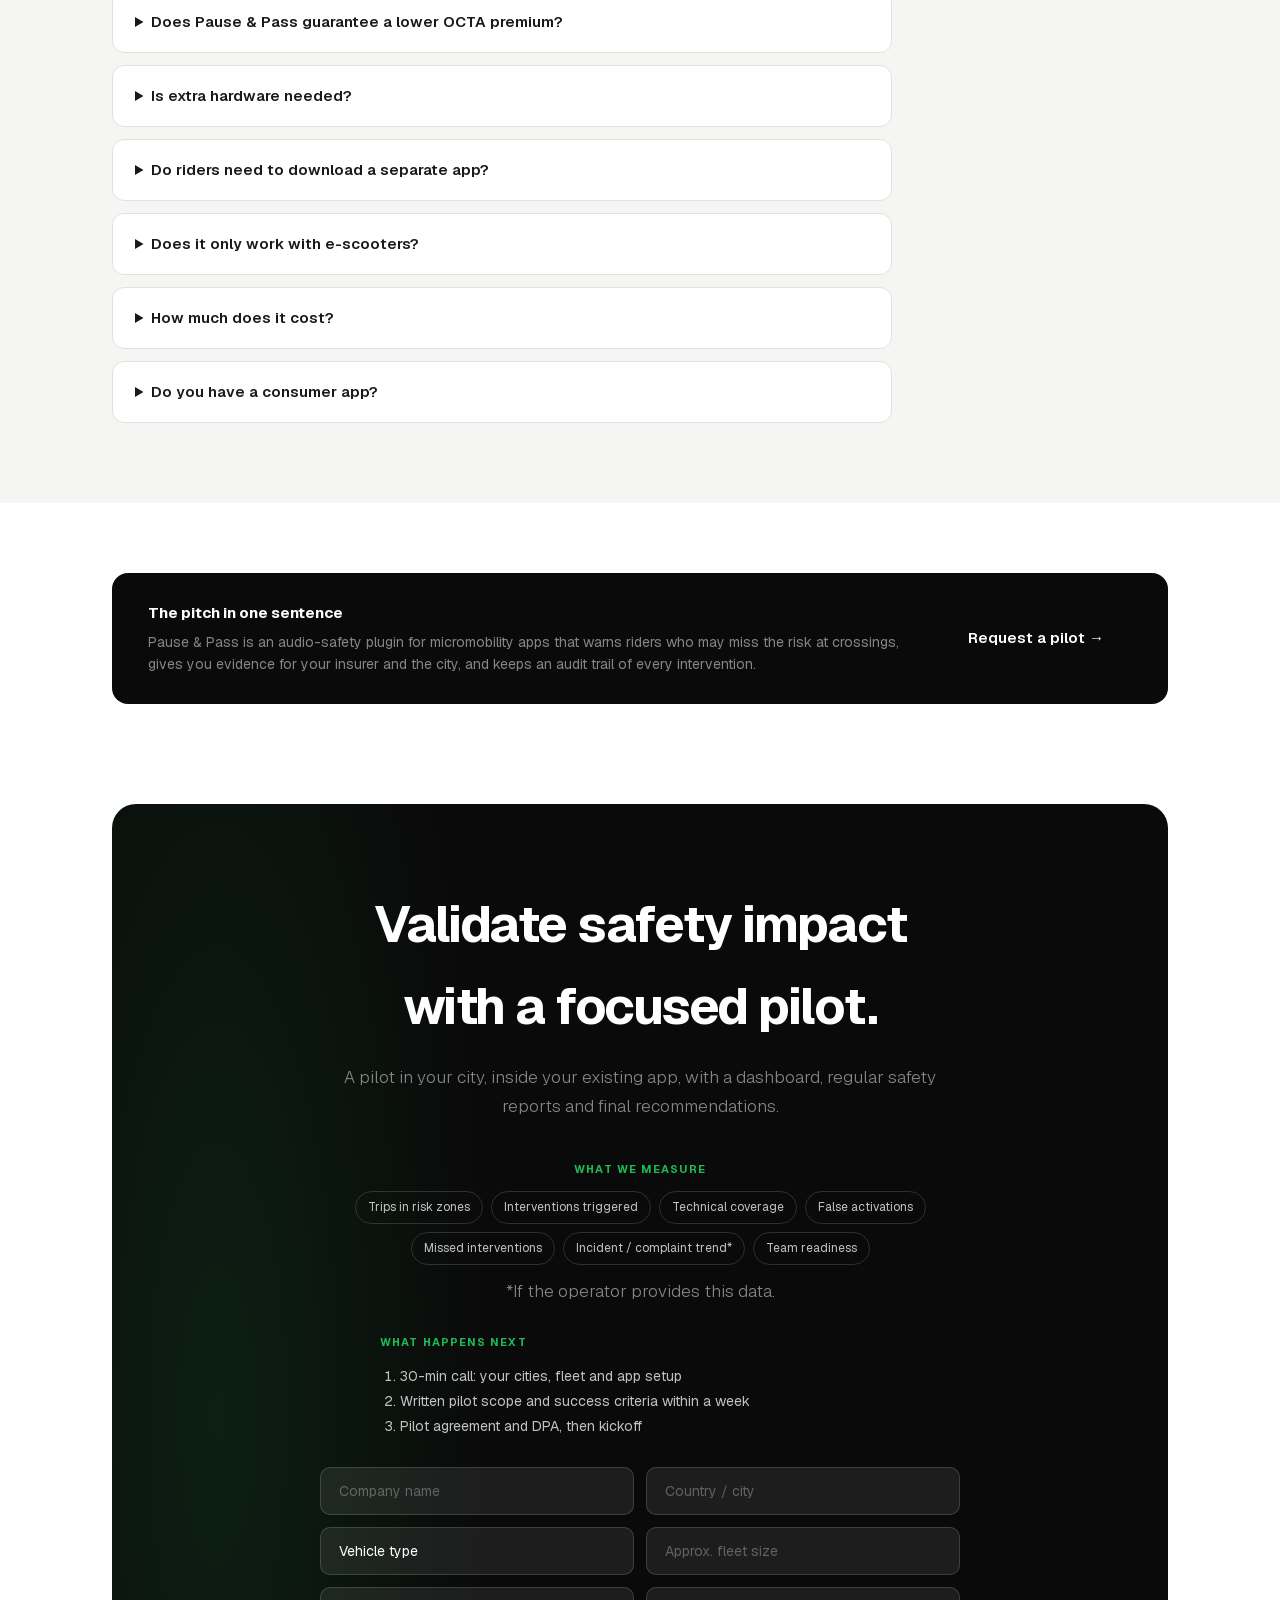
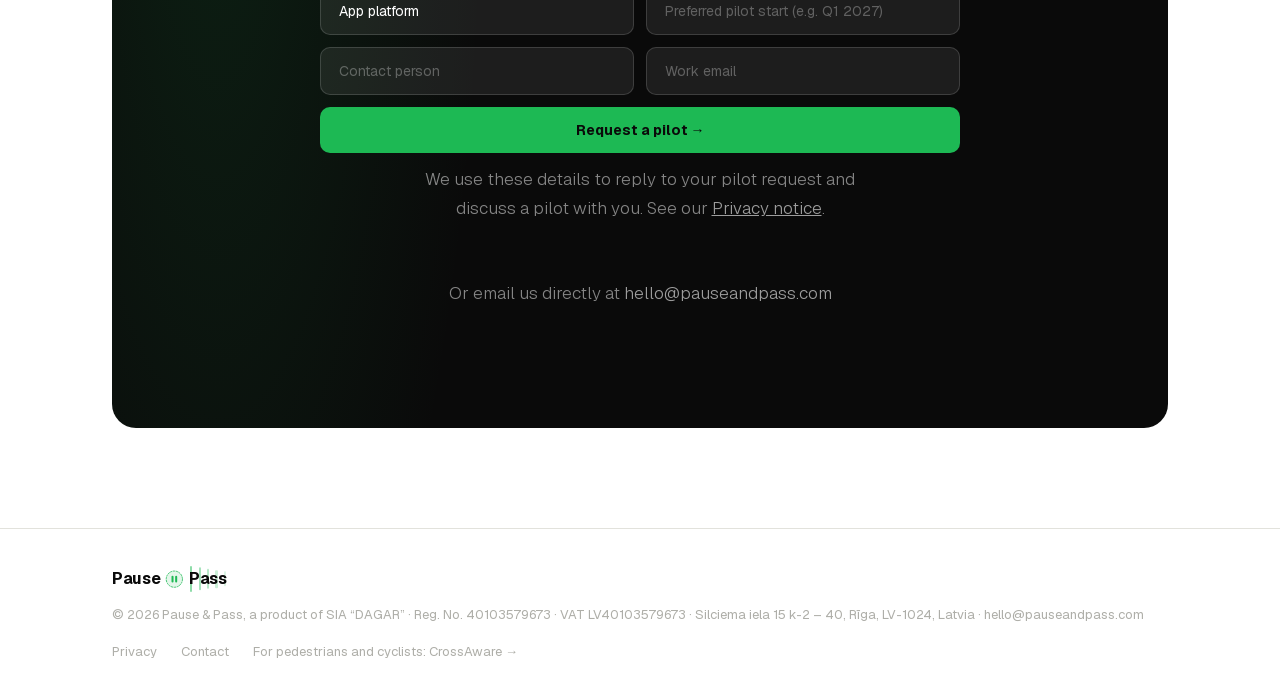
==== commit 89c73f01: "sameAs: CrossAware LinkedIn uzņēmuma profils Organization shēmā Co-Authored-By: Claude Sonnet 5.5 <n" ====
--- a/index.html
+++ b/index.html
@@ -45,6 +45,7 @@
       "url": "https://pauseandpass.com/",
       "email": "hello@pauseandpass.com",
       "contactPoint": { "@type": "ContactPoint", "contactType": "customer service", "email": "hello@pauseandpass.com" },
+      "sameAs": ["https://www.linkedin.com/company/145343857/"],
       "logo": "https://pauseandpass.com/assets/logo/pauseandpass-logo.png",
       "description": "White-label audio-safety plugin for shared micromobility fleets (e-scooters, e-bikes, e-mopeds). A product of SIA \"DAGAR\", which also makes CrossAware, an app for pedestrians and cyclists in Riga.",
       "slogan": "Created to raise safety compliance in the micromobility industry.",
